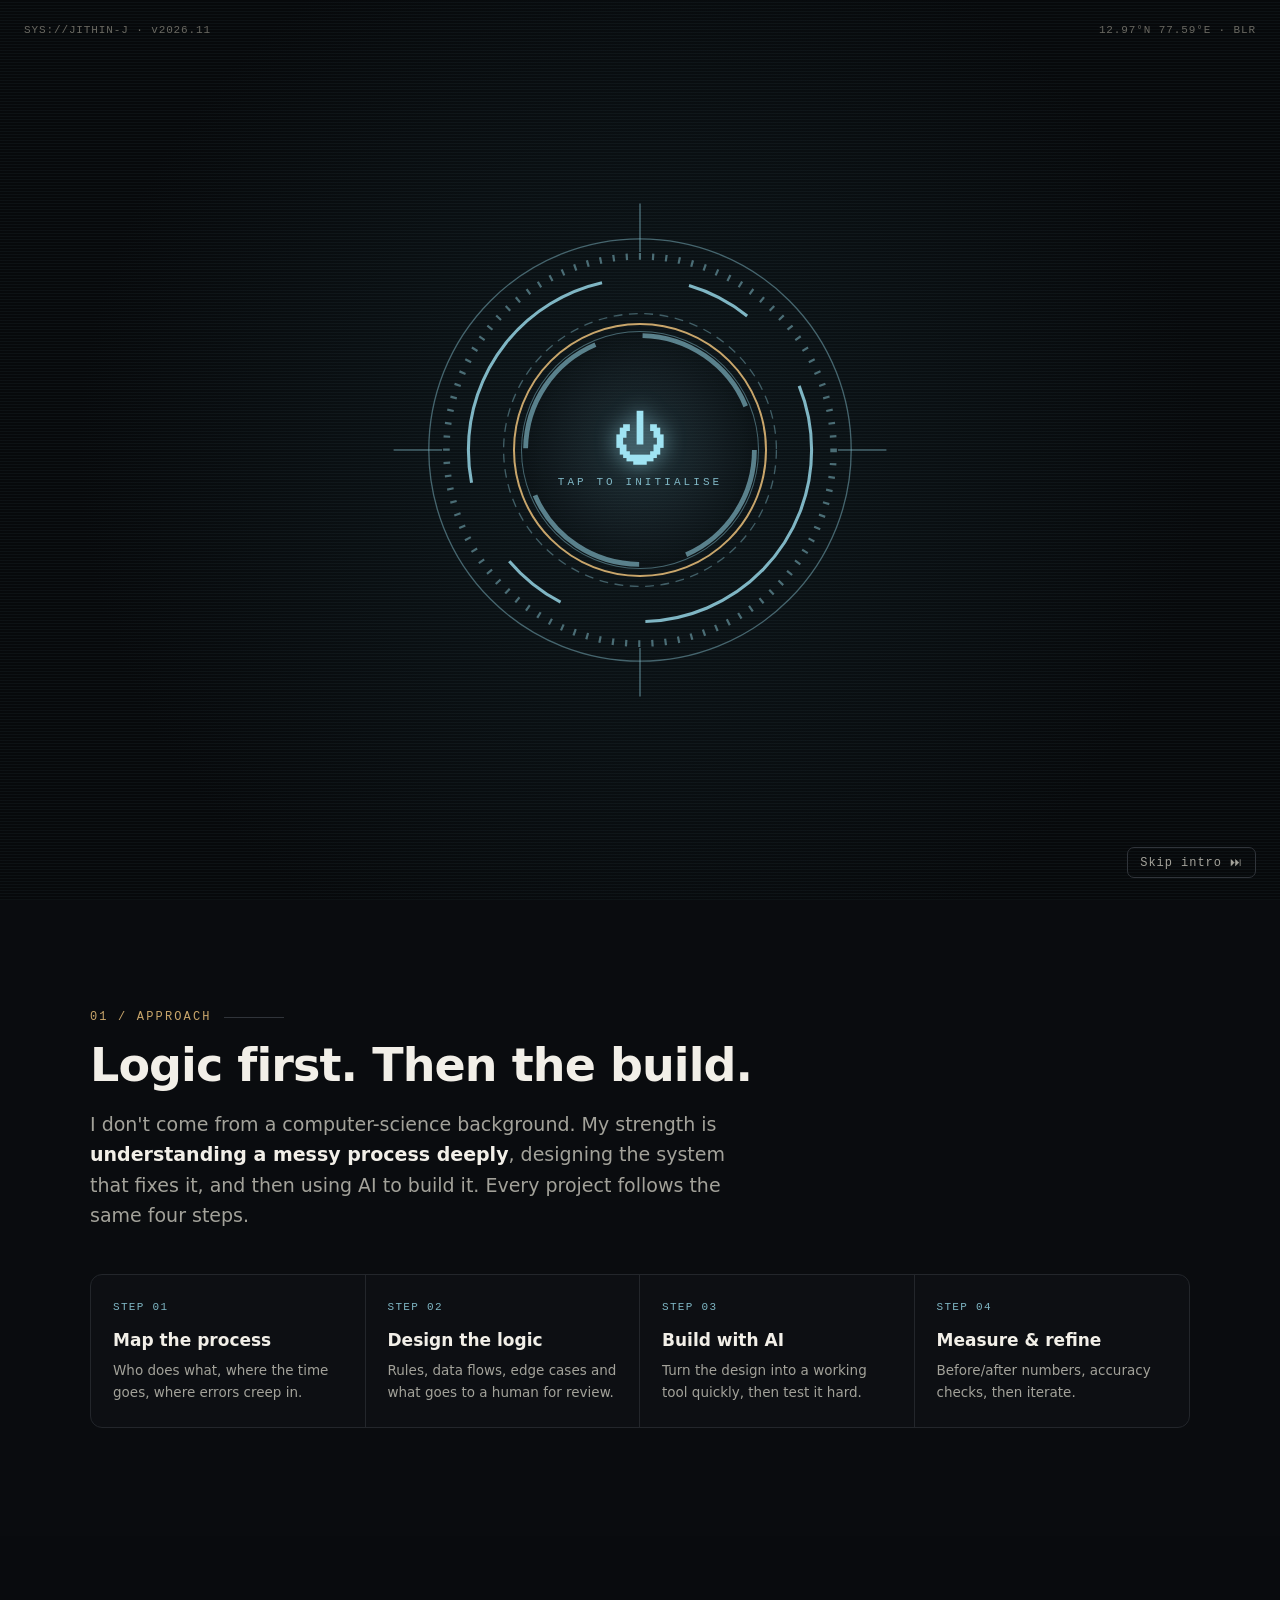
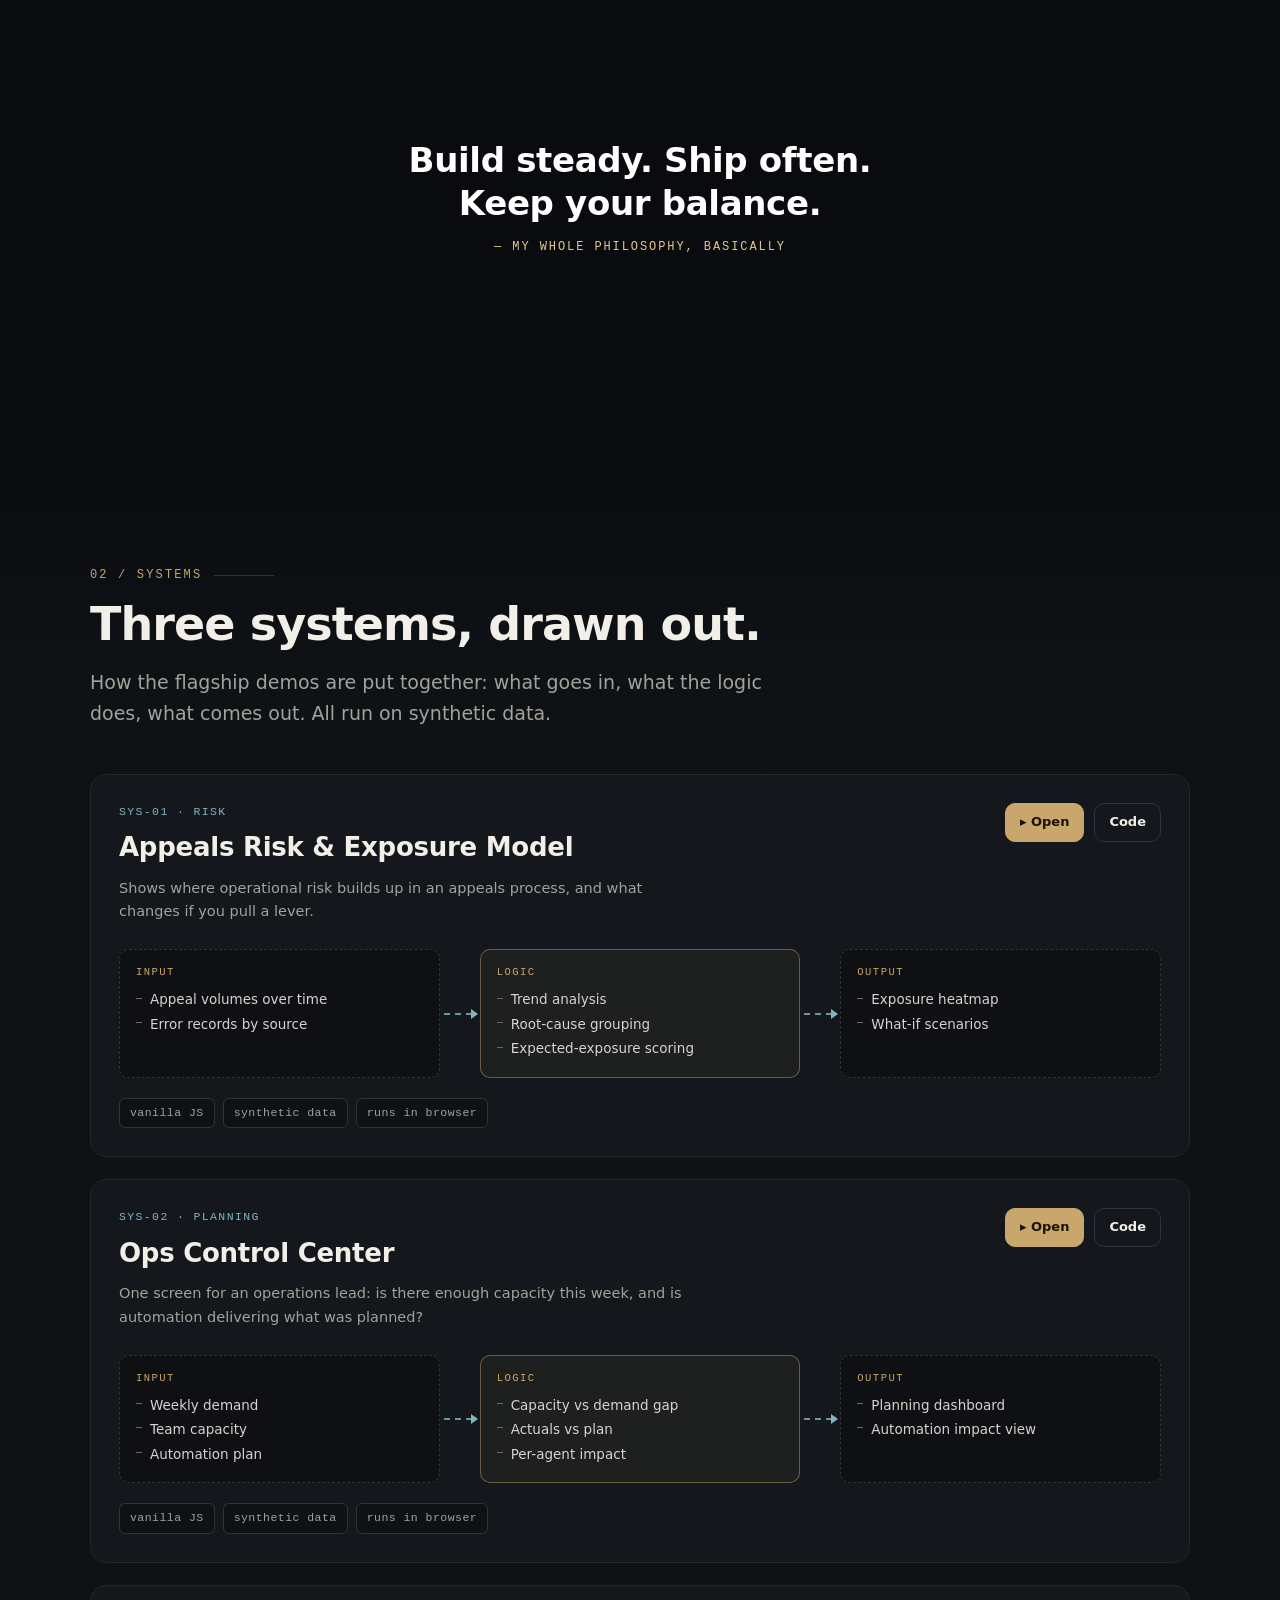
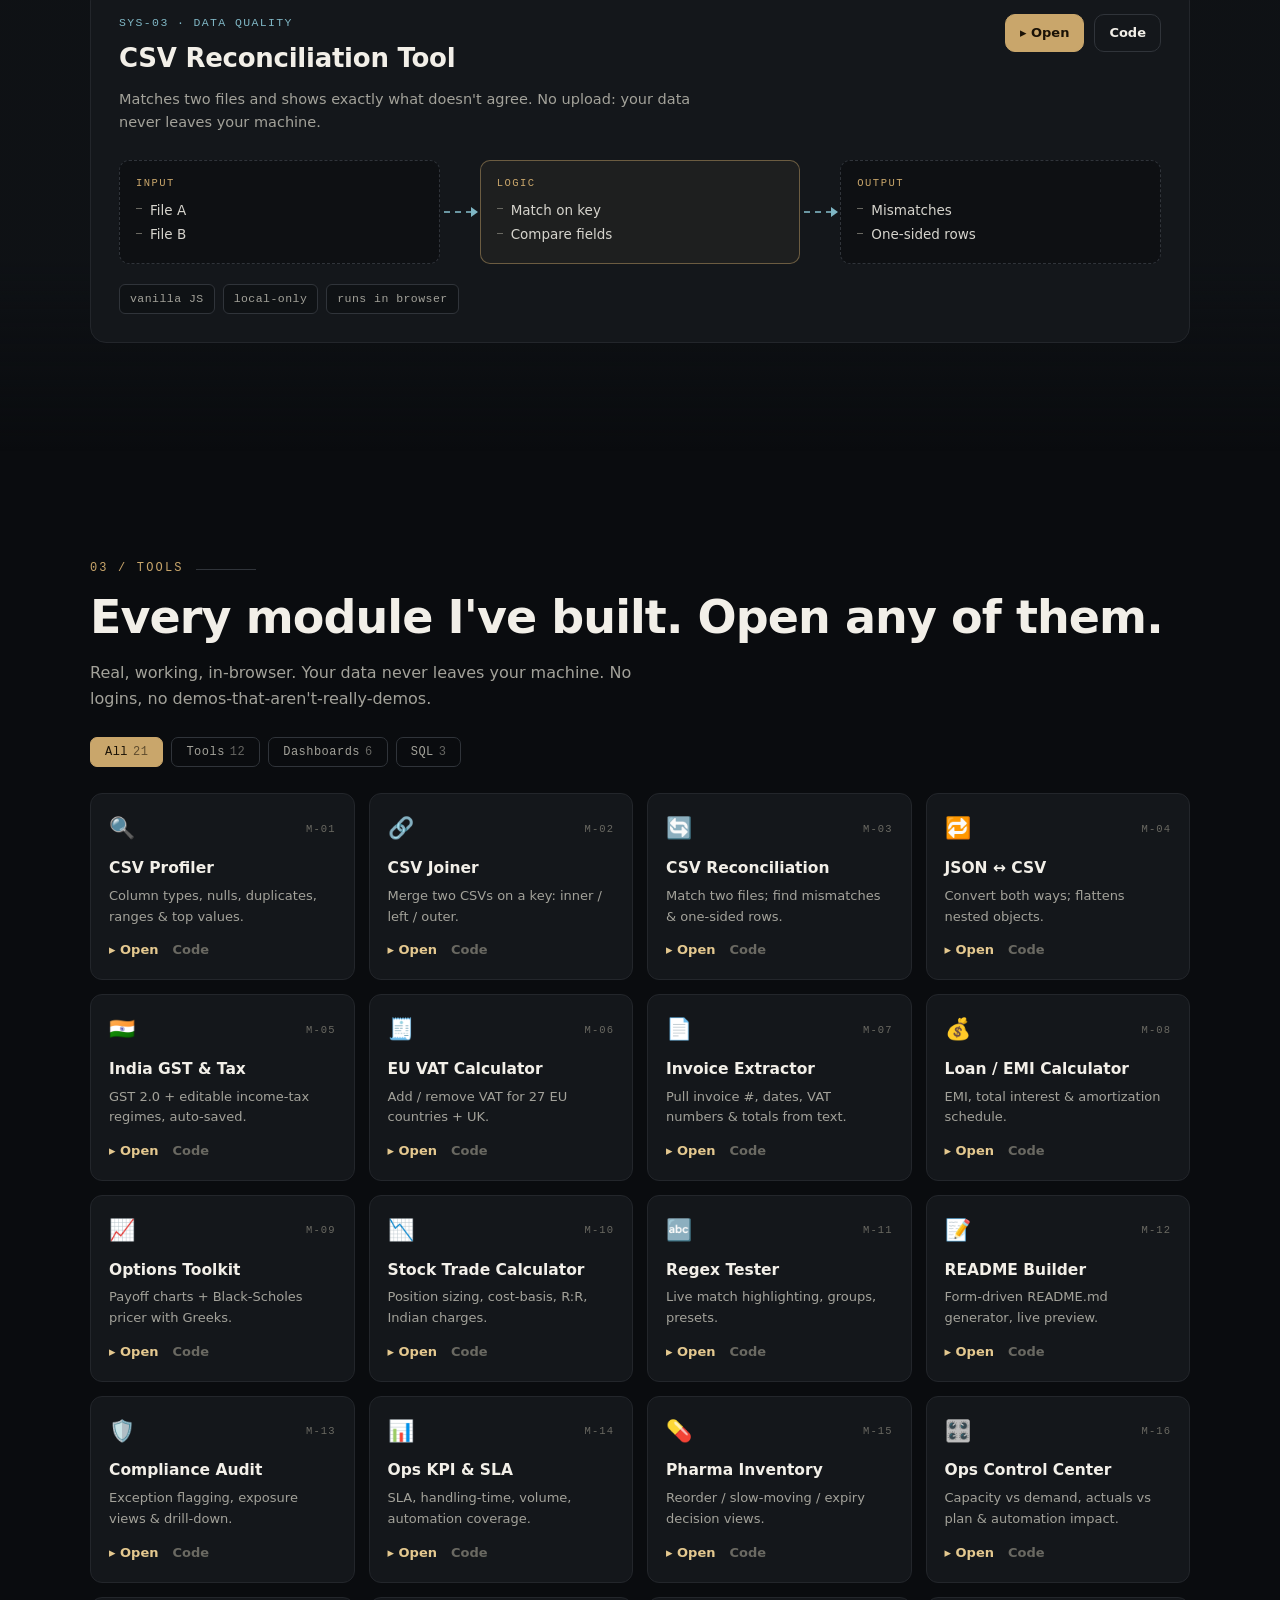
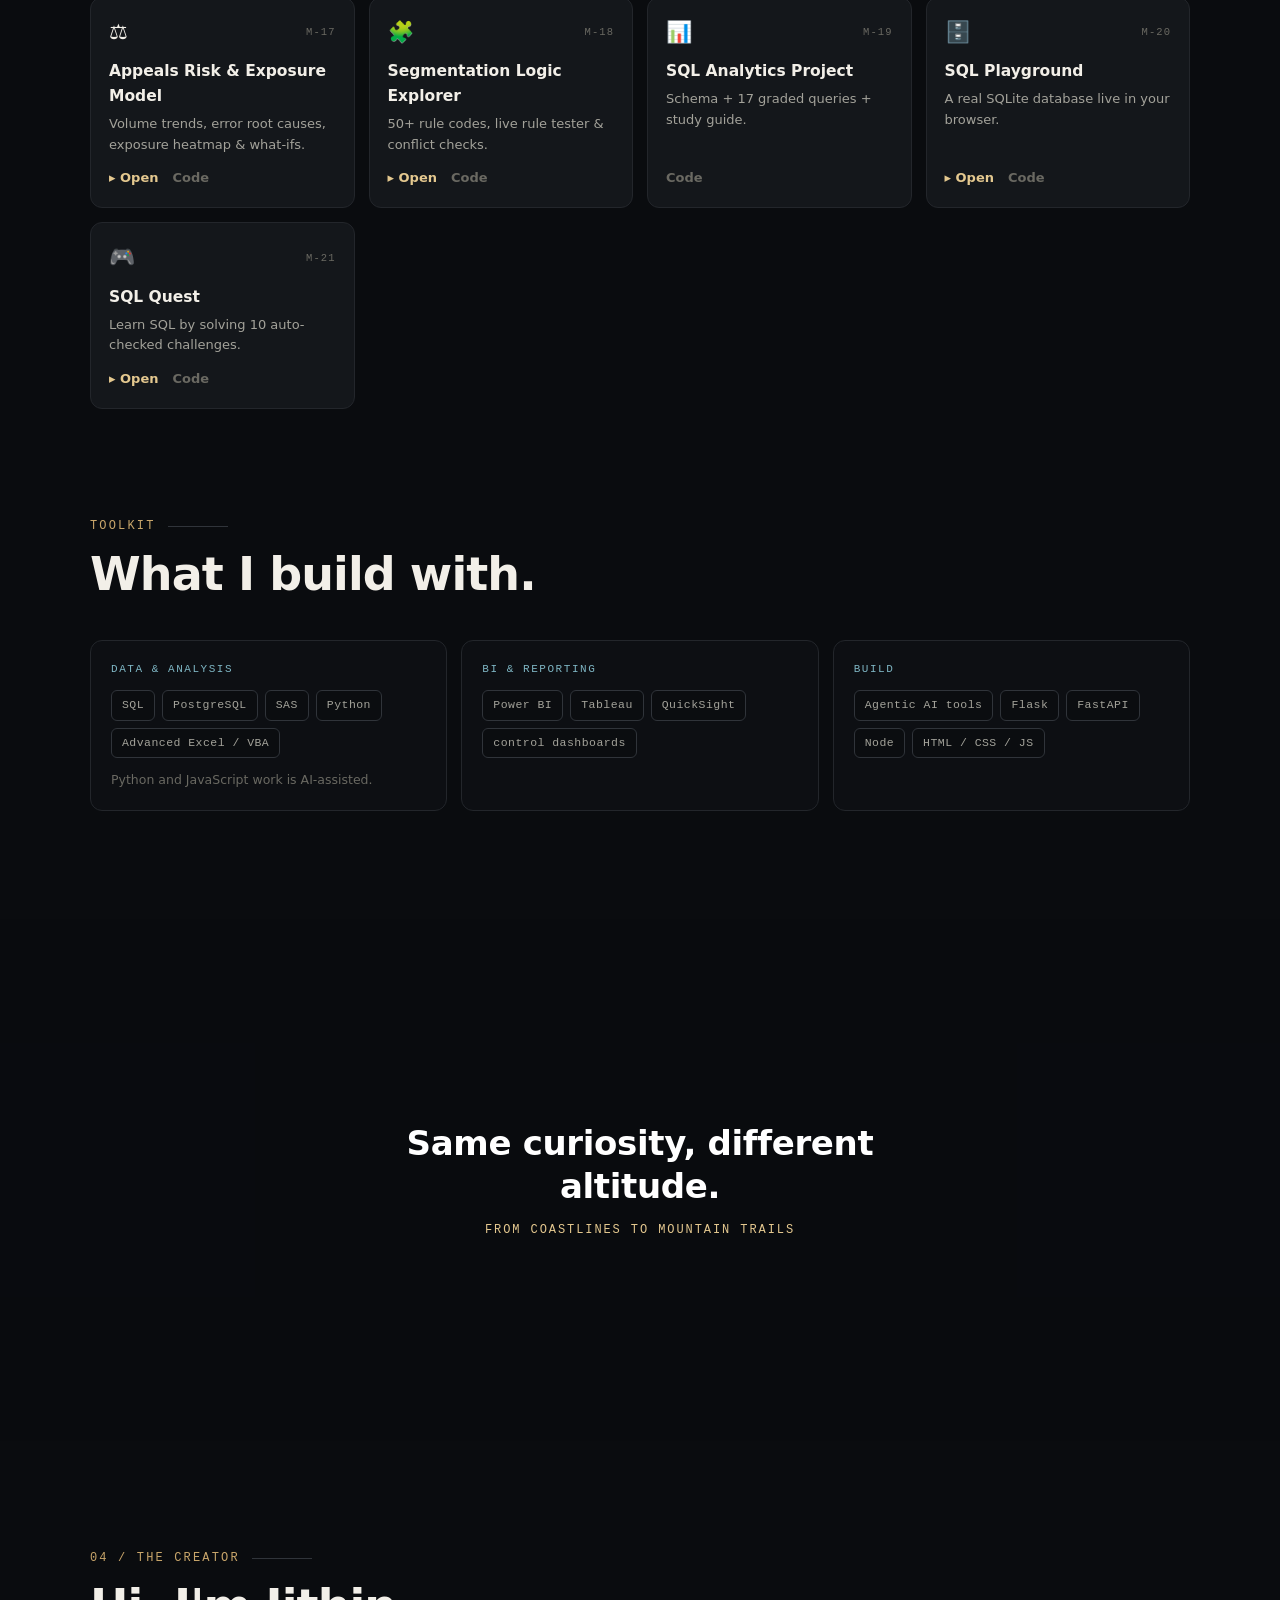
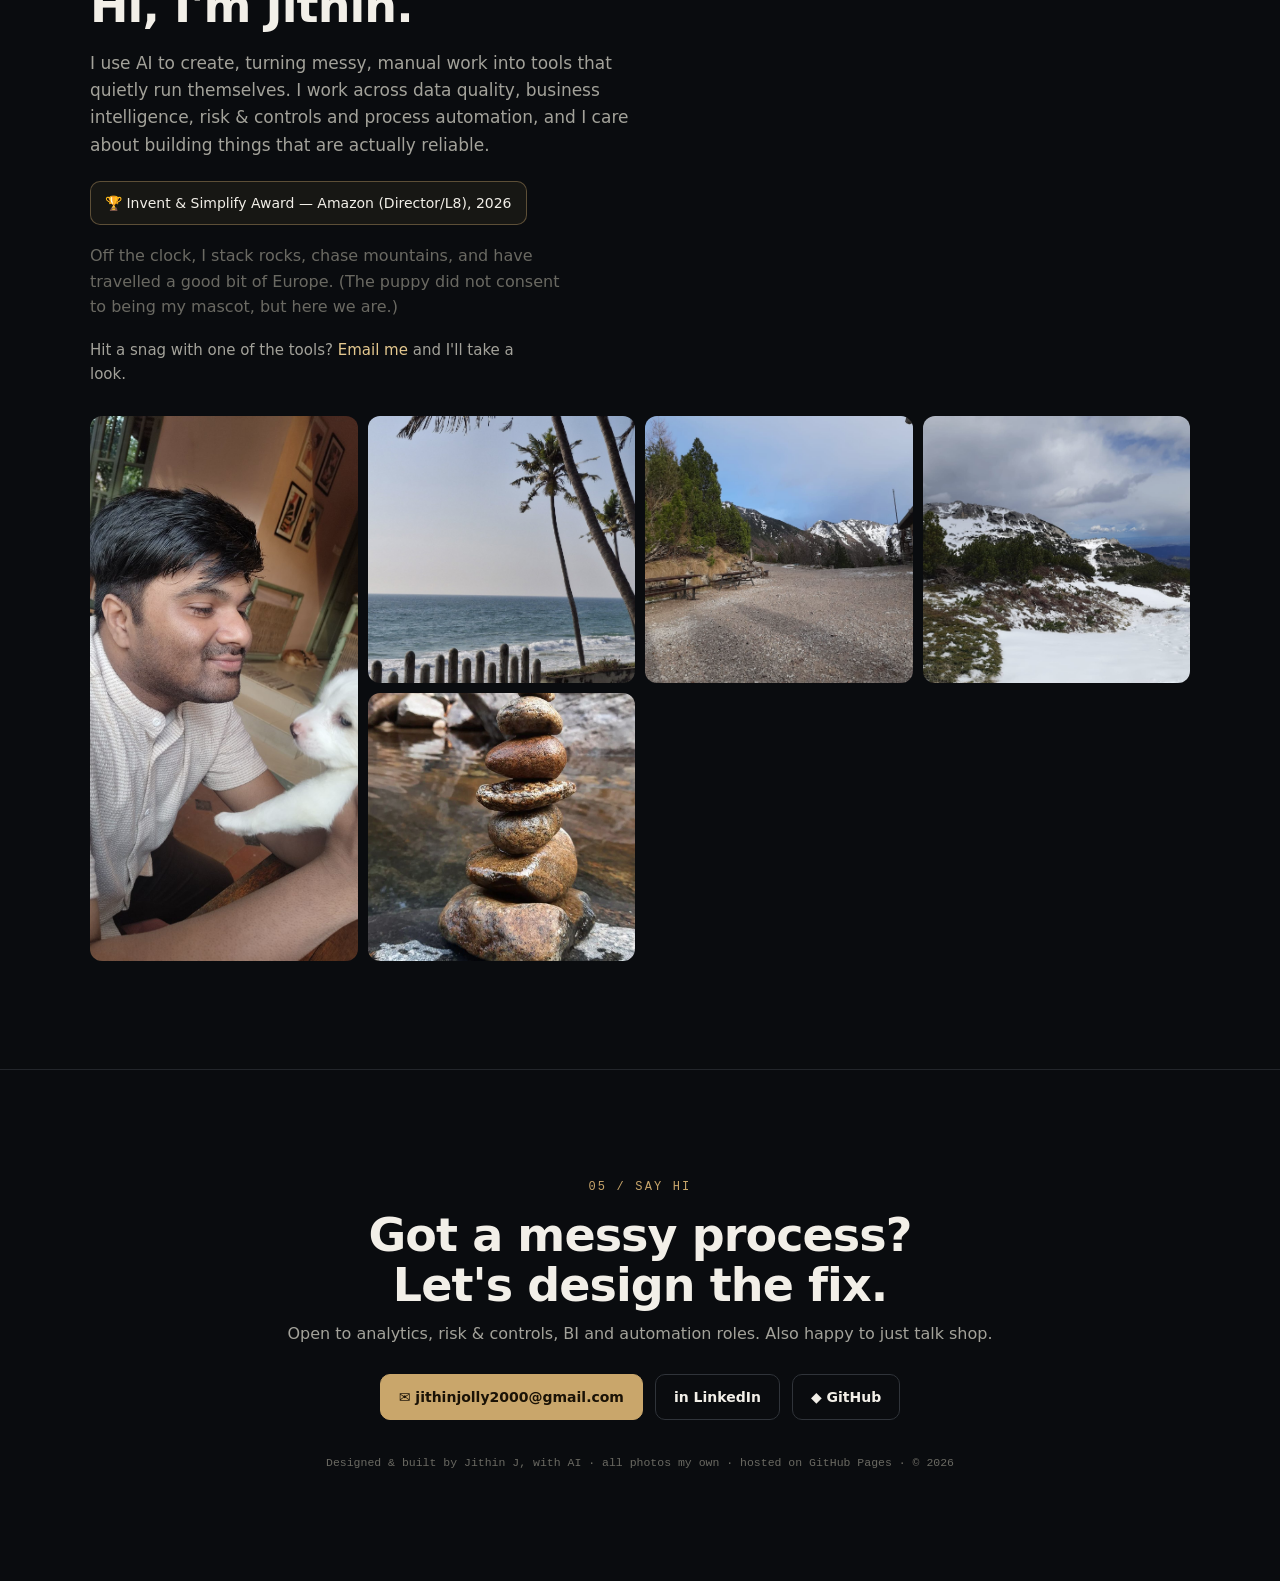
==== index.html @ 4adf85f7 "Lumi: tap-to-initialise power button so voice works from the start; spoken boot lines" ====
<!DOCTYPE html>
<html lang="en">
<head>
<meta charset="UTF-8">
<meta name="viewport" content="width=device-width, initial-scale=1.0">
<title>Jithin J — the world of awesome</title>
<meta name="description" content="Jithin J designs data and automation systems (tools, dashboards, risk models) and builds them with AI. Free, working, in-browser demos.">
<style>
  :root{
    --bg:#0a0c0f; --bg2:#0f1216; --panel:#14171b; --ink:#f2efe8; --muted:#a3a29a; --dim:#6a6962;
    --line:#23262b; --line2:#30343a; --sand:#c9a66b; --sand2:#e4c88f; --blue:#7fb6c4;
    --mono:ui-monospace,"Cascadia Code","SF Mono",Consolas,"Liberation Mono",monospace;
    --radius:12px;
  }
  *{box-sizing:border-box;margin:0;padding:0}
  html{scroll-behavior:smooth}
  body{font-family:"Segoe UI",system-ui,-apple-system,Arial,sans-serif;background:var(--bg);color:var(--ink);line-height:1.6;font-size:16px;-webkit-font-smoothing:antialiased;overflow-x:hidden}
  /* blueprint grid */
  body::before{content:'';position:fixed;inset:0;z-index:-1;pointer-events:none;
    background-image:linear-gradient(rgba(127,182,196,.045) 1px,transparent 1px),linear-gradient(90deg,rgba(127,182,196,.045) 1px,transparent 1px),
      linear-gradient(rgba(127,182,196,.025) 1px,transparent 1px),linear-gradient(90deg,rgba(127,182,196,.025) 1px,transparent 1px);
    background-size:120px 120px,120px 120px,24px 24px,24px 24px}
  a{color:var(--sand2);text-decoration:none}
  .mono{font-family:var(--mono)}

  @keyframes fadein{to{opacity:1}}
  @keyframes spin{to{transform:rotate(360deg)}}

  /* holographic boot screen */
  body.booting{overflow:hidden}
  body.booting .hero *{animation-play-state:paused}
  #boot{position:fixed;inset:0;z-index:200;background:radial-gradient(circle at 50% 50%,#0d161a 0%,#07090b 72%);display:flex;align-items:center;justify-content:center;overflow:hidden;transition:opacity .7s ease,visibility .7s}
  #boot.gone{opacity:0;visibility:hidden;pointer-events:none}
  #boot::before{content:'';position:absolute;inset:0;pointer-events:none;background:repeating-linear-gradient(0deg,rgba(127,182,196,.05) 0 1px,transparent 1px 3px);animation:scanmove 6s linear infinite}
  @keyframes scanmove{to{background-position:0 120px}}
  #boot::after{content:'';position:absolute;inset:0;pointer-events:none;background:radial-gradient(circle,rgba(159,227,242,.35),transparent 60%);opacity:0}
  #boot.flash::after{animation:flash .7s ease}
  @keyframes flash{30%{opacity:1}100%{opacity:0}}
  .hud{position:relative;width:min(68vmin,440px);aspect-ratio:1;transition:transform .7s cubic-bezier(.5,0,.2,1),opacity .7s}
  .hud.out{transform:scale(2.3);opacity:0}
  .hud svg{position:absolute;inset:0;width:100%;height:100%;overflow:visible}
  .hud circle,.hud path{fill:none;stroke:#7fb6c4}
  .hud .r{transform-box:fill-box;transform-origin:center}
  .hud .r0{stroke-opacity:.5;stroke-width:.6;stroke-dasharray:603;stroke-dashoffset:603;animation:draw 1.4s ease forwards}
  @keyframes draw{to{stroke-dashoffset:0}}
  .hud .r1{stroke-width:3;stroke-opacity:.55;stroke-dasharray:1 5;animation:spin 14s linear infinite}
  .hud .r2{stroke-width:1.4;stroke-dasharray:120 40 30 40;animation:spin 7s linear infinite reverse}
  .hud .r3{stroke-width:.6;stroke-opacity:.45;stroke-dasharray:4 3;animation:spin 20s linear infinite}
  .hud .r4{stroke-width:2.2;stroke-opacity:.8;stroke-dasharray:60 22;animation:spin 3.5s linear infinite}
  .hud .prog{stroke:#c9a66b;stroke-width:2.4;stroke-linecap:round;stroke-dasharray:439.8;stroke-dashoffset:439.8;transform:rotate(-90deg);transform-box:fill-box;transform-origin:center}
  .hud .cross{stroke-opacity:.5;stroke-width:.7}
  .hud .core{position:absolute;inset:0;display:flex;flex-direction:column;align-items:center;justify-content:center;gap:4px;text-align:center}
  .hud .mk{font-size:clamp(34px,7vmin,50px);font-weight:800;letter-spacing:.04em;color:#f2efe8;text-shadow:0 0 18px rgba(127,182,196,.6)}
  .hud .pc{font-family:var(--mono);font-size:13px;color:var(--sand2)}
  .hud .st{font-family:var(--mono);font-size:10.5px;letter-spacing:.3em;color:var(--blue)}
  .hud .st.ok{color:#7fd19b}
  .bc{position:absolute;font-family:var(--mono);font-size:11px;letter-spacing:.08em;color:var(--dim)}
  .bc.tl{top:22px;left:24px}.bc.tr{top:22px;right:24px;text-align:right}
  #blog{position:absolute;left:24px;bottom:22px;font-family:var(--mono);font-size:12px;line-height:1.75;color:var(--blue);white-space:pre}
  #blog div{opacity:0;animation:fadein .25s forwards}
  #blog div.ok{color:#7fd19b}
  .bstart{position:absolute;inset:23%;border-radius:50%;border:1px solid rgba(127,182,196,.5);background:radial-gradient(circle,rgba(127,182,196,.16),rgba(10,12,15,.15) 70%);color:#f2efe8;display:none;flex-direction:column;align-items:center;justify-content:center;gap:10px;cursor:pointer;animation:breathe 2.4s ease-in-out infinite;transition:transform .2s}
  .bstart:hover{transform:scale(1.04)}
  .bstart:focus-visible{outline:2px solid var(--sand);outline-offset:6px}
  .bstart .pw{font-size:clamp(38px,8vmin,54px);line-height:1;color:#9fe3f2;text-shadow:0 0 20px rgba(127,182,196,.9)}
  .bstart .bl{font-family:var(--mono);font-size:11px;letter-spacing:.28em;text-transform:uppercase;color:var(--blue)}
  @keyframes breathe{0%,100%{box-shadow:0 0 0 0 rgba(127,182,196,.35),0 0 20px rgba(127,182,196,.12)}50%{box-shadow:0 0 0 16px rgba(127,182,196,0),0 0 46px rgba(127,182,196,.3)}}
  #boot.gate .bstart{display:flex}
  #boot.gate .core,#boot.gate .prog{display:none}
  #boot.gate #blog div{animation:pulse 1.6s infinite}
  #skip{position:absolute;right:24px;bottom:22px;font-family:var(--mono);font-size:12px;letter-spacing:.08em;color:var(--muted);background:transparent;border:1px solid var(--line2);border-radius:7px;padding:7px 12px;cursor:pointer}
  #skip:hover{color:var(--ink);border-color:var(--blue)}
  @media(max-width:600px){#blog{font-size:10.5px;bottom:64px}.bc.tr{display:none}}

  /* nav */
  nav{position:fixed;top:0;left:0;right:0;z-index:40;display:flex;justify-content:space-between;align-items:center;padding:18px 28px;transition:background .4s,padding .4s}
  nav.solid{background:rgba(10,12,15,.82);backdrop-filter:blur(12px);padding:12px 28px;border-bottom:1px solid var(--line)}
  nav .logo{font-weight:800;letter-spacing:.02em;font-size:15px;color:#fff;display:flex;align-items:center;gap:10px}
  nav .logo small{font-family:var(--mono);font-weight:500;font-size:11px;color:var(--blue);letter-spacing:.08em;border:1px solid rgba(127,182,196,.35);padding:2px 7px;border-radius:5px}
  nav .links{display:flex;gap:22px;font-family:var(--mono);font-size:12px;letter-spacing:.06em}
  nav .links a{color:#fff;opacity:.85}
  nav .links a:hover{opacity:1;color:var(--sand2)}
  nav .links a b{color:var(--sand);font-weight:500;margin-right:4px}
  @media(max-width:700px){nav .links{display:none}}

  /* hero */
  .hero{position:relative;height:100svh;min-height:580px;display:flex;align-items:flex-end;overflow:hidden}
  .hero .bg{position:absolute;inset:0;background-size:cover;background-position:center;transform:scale(1.08);transition:transform 8s ease}
  .hero.in .bg{transform:scale(1)}
  .hero .bg::after{content:'';position:absolute;inset:0;background:linear-gradient(180deg,rgba(10,12,15,.6) 0%,rgba(10,12,15,.15) 35%,rgba(10,12,15,.88) 100%)}
  .hero .inner{position:relative;z-index:2;padding:0 28px 11vh;max-width:1100px;margin:0 auto;width:100%}
  .hero .eyebrow{font-family:var(--mono);font-size:12px;letter-spacing:.22em;text-transform:uppercase;color:var(--sand2);margin-bottom:18px;opacity:0;transform:translateY(20px);animation:rise .9s .3s forwards}
  .hero .eyebrow i{font-style:normal;color:var(--blue)}
  .hero h1{font-size:clamp(38px,8vw,88px);line-height:.98;font-weight:800;letter-spacing:-.03em;color:#fff;max-width:14ch}
  .hero h1 span{display:block;opacity:0;transform:translateY(30px)}
  .hero h1 span:nth-child(1){animation:rise 1s .45s forwards}
  .hero h1 span:nth-child(2){animation:rise 1s .62s forwards;color:var(--sand2)}
  .hero .sub{margin-top:22px;font-size:clamp(15px,2vw,19px);color:#cfcdc6;max-width:48ch;opacity:0;transform:translateY(20px);animation:rise 1s .85s forwards}
  .hero .tags{display:flex;flex-wrap:wrap;gap:8px;margin-top:22px;opacity:0;animation:rise 1s 1s forwards;transform:translateY(20px)}
  .tag{font-family:var(--mono);font-size:11.5px;letter-spacing:.04em;padding:5px 10px;border:1px solid var(--line2);border-radius:6px;color:var(--muted);background:rgba(10,12,15,.45)}
  .hero .spec{position:absolute;top:92px;right:28px;z-index:2;font-family:var(--mono);font-size:11px;line-height:1.8;color:var(--muted);text-align:right;opacity:0;animation:fadein 1s 1.2s forwards}
  .hero .spec b{color:var(--sand2);font-weight:500}
  .dot{display:inline-block;width:7px;height:7px;border-radius:50%;background:#7fd19b;margin-right:6px;box-shadow:0 0 0 0 rgba(127,209,155,.6);animation:ping 2s infinite}
  @keyframes ping{0%{box-shadow:0 0 0 0 rgba(127,209,155,.55)}70%{box-shadow:0 0 0 8px rgba(127,209,155,0)}100%{box-shadow:0 0 0 0 rgba(127,209,155,0)}}
  @media(max-width:700px){.hero .spec{display:none}}
  .hero .scroll{position:absolute;bottom:26px;left:50%;transform:translateX(-50%);font-family:var(--mono);font-size:10.5px;letter-spacing:.25em;text-transform:uppercase;color:var(--muted);z-index:2;opacity:0;animation:fadein 1s 1.4s forwards}
  .hero .scroll::after{content:'';display:block;width:1px;height:34px;background:linear-gradient(var(--muted),transparent);margin:9px auto 0;animation:pulse 2s infinite}
  @keyframes rise{to{opacity:1;transform:translateY(0)}}
  @keyframes pulse{0%,100%{opacity:.3}50%{opacity:1}}

  /* reveal */
  .rv{opacity:0;transform:translateY(30px);transition:opacity .9s cubic-bezier(.2,.7,.2,1),transform .9s cubic-bezier(.2,.7,.2,1)}
  .rv.vis{opacity:1;transform:none}

  section{position:relative;padding:clamp(76px,12vh,130px) 28px}
  .mw{max-width:1100px;margin:0 auto}
  .sec-h{font-family:var(--mono);font-size:12px;letter-spacing:.18em;text-transform:uppercase;color:var(--sand);margin-bottom:14px;display:flex;align-items:center;gap:12px}
  .sec-h::after{content:'';flex:0 0 60px;height:1px;background:var(--line2)}
  .big{font-size:clamp(26px,5vw,46px);line-height:1.08;font-weight:800;letter-spacing:-.02em}
  .lede{margin-top:18px;font-size:clamp(16px,2vw,19px);color:var(--muted);max-width:56ch}
  .lede b{color:var(--ink);font-weight:600}

  /* parallax divider */
  .divider{height:58vh;min-height:340px;background-size:cover;background-position:center;background-attachment:fixed;position:relative;display:flex;align-items:center;justify-content:center}
  @media(max-width:900px){.divider{background-attachment:scroll}}
  .divider::after{content:'';position:absolute;inset:0;background:rgba(10,12,15,.55)}
  .divider .q{position:relative;z-index:2;text-align:center;max-width:22ch;font-size:clamp(20px,3.4vw,34px);font-weight:700;letter-spacing:-.01em;color:#fff;padding:0 24px;line-height:1.25}
  .divider .q small{display:block;font-family:var(--mono);font-size:12px;font-weight:500;letter-spacing:.16em;text-transform:uppercase;color:var(--sand2);margin-top:16px}

  /* approach: design process */
  .steps{display:grid;grid-template-columns:repeat(4,1fr);gap:0;margin-top:44px;border:1px solid var(--line);border-radius:var(--radius);overflow:hidden;background:rgba(15,18,22,.7)}
  @media(max-width:860px){.steps{grid-template-columns:repeat(2,1fr)}}
  @media(max-width:520px){.steps{grid-template-columns:1fr}}
  .step{padding:24px 22px;border-right:1px solid var(--line);position:relative}
  .step:last-child{border-right:0}
  @media(max-width:860px){.step:nth-child(2){border-right:0}.step:nth-child(-n+2){border-bottom:1px solid var(--line)}}
  @media(max-width:520px){.step{border-right:0;border-bottom:1px solid var(--line)}.step:last-child{border-bottom:0}}
  .step .k{font-family:var(--mono);font-size:11px;color:var(--blue);letter-spacing:.12em}
  .step h3{font-size:17px;margin:10px 0 6px}
  .step p{font-size:13.5px;color:var(--muted)}

  /* systems case studies */
  .systems{background:linear-gradient(180deg,transparent,rgba(15,18,22,.9) 12%,rgba(15,18,22,.9) 88%,transparent)}
  .sys{margin-top:46px;border:1px solid var(--line);border-radius:16px;background:var(--panel);padding:28px;position:relative}
  .sys + .sys{margin-top:22px}
  .sys .top{display:flex;justify-content:space-between;align-items:flex-start;gap:16px;flex-wrap:wrap}
  .sys .id{font-family:var(--mono);font-size:11.5px;color:var(--blue);letter-spacing:.12em}
  .sys h3{font-size:clamp(20px,2.6vw,26px);letter-spacing:-.01em;margin-top:6px}
  .sys .why{color:var(--muted);font-size:14.5px;margin-top:8px;max-width:62ch}
  .sys .acts{display:flex;gap:10px}
  .flow{display:grid;grid-template-columns:1fr 40px 1fr 40px 1fr;align-items:stretch;margin-top:26px}
  .node{border:1px dashed var(--line2);border-radius:10px;padding:14px 16px;background:rgba(10,12,15,.6)}
  .node .nk{font-family:var(--mono);font-size:10.5px;letter-spacing:.14em;text-transform:uppercase;color:var(--sand)}
  .node ul{list-style:none;margin-top:8px}
  .node li{font-size:13.5px;color:#d6d4cd;padding-left:14px;position:relative;margin:3px 0}
  .node li::before{content:'';position:absolute;left:0;top:.62em;width:6px;height:1px;background:var(--dim)}
  .node.core{border-style:solid;border-color:rgba(201,166,107,.45);background:rgba(201,166,107,.06)}
  .wire{position:relative;align-self:center;height:2px}
  .wire::before{content:'';position:absolute;left:4px;right:8px;top:0;height:2px;background:repeating-linear-gradient(90deg,var(--blue) 0 6px,transparent 6px 11px);background-size:11px 2px;animation:flowx 1s linear infinite;opacity:.8}
  .wire::after{content:'';position:absolute;right:2px;top:-4px;border-left:7px solid var(--blue);border-top:5px solid transparent;border-bottom:5px solid transparent}
  @keyframes flowx{to{background-position:11px 0}}
  @media(max-width:760px){
    .flow{grid-template-columns:1fr;grid-template-rows:auto 30px auto 30px auto}
    .wire{height:30px;width:2px;justify-self:center}
    .wire::before{left:0;right:auto;top:2px;bottom:8px;width:2px;height:auto;background:repeating-linear-gradient(180deg,var(--blue) 0 6px,transparent 6px 11px);animation:none}
    .wire::after{right:auto;left:-4px;top:auto;bottom:0;border-left:5px solid transparent;border-right:5px solid transparent;border-top:7px solid var(--blue);border-bottom:0}
  }
  .sys .notes{display:flex;flex-wrap:wrap;gap:8px;margin-top:20px}

  /* buttons */
  .btn{display:inline-flex;align-items:center;gap:8px;font-size:14px;font-weight:600;padding:11px 18px;border-radius:10px;border:1px solid var(--line2);color:var(--ink);transition:.15s;background:transparent;white-space:nowrap}
  .btn:hover{border-color:var(--sand);color:var(--sand2);transform:translateY(-2px)}
  .btn.primary{background:var(--sand);color:#1a1206;border-color:var(--sand)}
  .btn.primary:hover{filter:brightness(1.08);color:#1a1206}
  .btn.sm{font-size:13px;padding:8px 14px}

  /* work grid */
  .filters{display:flex;flex-wrap:wrap;gap:8px;margin:26px 0 26px}
  .filt{font-family:var(--mono);font-size:12px;letter-spacing:.04em;padding:7px 14px;border-radius:7px;border:1px solid var(--line2);background:transparent;color:var(--muted);cursor:pointer;transition:.15s}
  .filt:hover{color:var(--ink)}
  .filt.on{background:var(--sand);color:#1a1206;border-color:var(--sand)}
  .filt .c{opacity:.6;margin-left:5px}
  .grid{display:grid;gap:14px;grid-template-columns:repeat(auto-fill,minmax(240px,1fr))}
  .card{background:var(--panel);border:1px solid var(--line);border-radius:var(--radius);padding:18px;transition:.2s;display:flex;flex-direction:column;min-height:168px;position:relative}
  .card::before,.card::after{content:'';position:absolute;width:12px;height:12px;border-color:var(--sand);border-style:solid;opacity:0;transition:.2s}
  .card::before{top:-1px;left:-1px;border-width:2px 0 0 2px;border-top-left-radius:var(--radius)}
  .card::after{bottom:-1px;right:-1px;border-width:0 2px 2px 0;border-bottom-right-radius:var(--radius)}
  .card:hover{transform:translateY(-3px);border-color:var(--line2);background:#181b20}
  .card:hover::before,.card:hover::after{opacity:1}
  .card .hd{display:flex;justify-content:space-between;align-items:center}
  .card .ico{font-size:21px}
  .card .mid{font-family:var(--mono);font-size:10.5px;letter-spacing:.1em;color:var(--dim)}
  .card h3{font-size:15.5px;font-weight:700;margin:10px 0 5px}
  .card p{font-size:13px;color:var(--muted);flex:1}
  .card .lk{display:flex;gap:14px;margin-top:13px;font-size:13px;font-weight:600}
  .card .lk a.src{color:var(--dim)}
  .card .lk a.src:hover{color:var(--ink)}
  .card.hide{display:none}

  /* toolkit */
  .kit{display:grid;grid-template-columns:repeat(3,1fr);gap:14px;margin-top:40px}
  @media(max-width:820px){.kit{grid-template-columns:1fr}}
  .kit .grp{border:1px solid var(--line);border-radius:var(--radius);padding:20px;background:rgba(15,18,22,.7)}
  .kit .grp .k{font-family:var(--mono);font-size:11px;letter-spacing:.14em;text-transform:uppercase;color:var(--blue)}
  .kit .chips{display:flex;flex-wrap:wrap;gap:7px;margin-top:12px}
  .kit .note{font-size:12.5px;color:var(--dim);margin-top:12px}

  /* creator + gallery */
  .creator .award{margin-top:22px;display:inline-flex;align-items:center;gap:10px;font-size:14px;color:var(--ink);border:1px solid rgba(201,166,107,.4);background:rgba(201,166,107,.07);border-radius:10px;padding:10px 14px}
  .gal{display:grid;grid-template-columns:repeat(4,1fr);gap:10px;margin-top:30px}
  @media(max-width:760px){.gal{grid-template-columns:repeat(2,1fr)}}
  .gal figure{position:relative;overflow:hidden;border-radius:12px;aspect-ratio:1/1}
  .gal figure.tall{grid-row:span 2;aspect-ratio:auto}
  .gal img{width:100%;height:100%;object-fit:cover;display:block;transition:transform .6s ease;filter:saturate(.92)}
  .gal figure:hover img{transform:scale(1.06);filter:saturate(1.05)}
  .gal figcaption{position:absolute;left:0;right:0;bottom:0;padding:10px 12px;font-size:12px;color:#fff;background:linear-gradient(transparent,rgba(0,0,0,.7));opacity:0;transition:opacity .3s}
  .gal figure:hover figcaption{opacity:1}

  footer{text-align:center;padding:clamp(76px,12vh,120px) 28px;border-top:1px solid var(--line)}
  footer .sec-h{justify-content:center}
  footer .sec-h::after{display:none}
  footer .big{margin-bottom:10px}
  footer .sub{color:var(--muted);margin-bottom:28px}
  .cta{display:flex;flex-wrap:wrap;gap:12px;justify-content:center}
  .fine{margin-top:34px;font-family:var(--mono);font-size:11.5px;color:var(--dim)}

  /* cursor coordinates (pointer devices only) */
  #coord{position:fixed;left:16px;bottom:14px;z-index:50;font-family:var(--mono);font-size:10.5px;color:var(--dim);letter-spacing:.08em;pointer-events:none;display:none}
  @media(pointer:fine){#coord{display:block}}

  section,footer{scroll-margin-top:64px}

  /* Lumi: 3D hologram guide */
  .guide{position:fixed;right:20px;bottom:16px;z-index:60;display:flex;align-items:flex-end;gap:10px;pointer-events:none;opacity:0;transform:translateY(40px) scale(.85);transition:opacity .6s ease,transform .6s cubic-bezier(.2,.8,.2,1.2)}
  .guide.on{opacity:1;transform:none}
  .guide>*{pointer-events:auto}
  .bubble{width:300px;max-width:calc(100vw - 150px);background:rgba(8,13,16,.93);border:1px solid rgba(127,182,196,.45);border-radius:12px 12px 4px 12px;padding:13px 15px 14px;box-shadow:0 0 28px rgba(127,182,196,.16);backdrop-filter:blur(8px);margin-bottom:74px;transform-origin:bottom right;transition:opacity .25s,transform .25s}
  .bubble.hide{opacity:0;transform:scale(.85) translateY(8px);pointer-events:none}
  .bubble .gname{display:flex;justify-content:space-between;font-family:var(--mono);font-size:10.5px;letter-spacing:.16em;color:var(--blue);margin-bottom:6px}
  .bubble .gname .gr{display:flex;align-items:center;gap:8px;color:var(--dim);letter-spacing:.06em}
  .gmute{background:transparent;border:1px solid var(--line2);border-radius:6px;font-size:12px;line-height:1;padding:3px 6px;cursor:pointer;color:var(--ink)}
  .gmute:hover{border-color:var(--blue)}
  #gText{font-size:14px;line-height:1.5;color:var(--ink);min-height:21px}
  #gText::after{content:'▍';color:var(--blue);margin-left:2px;animation:pulse 1s infinite}
  #gText.done::after{display:none}
  .gbtns{display:flex;flex-wrap:wrap;gap:7px;margin-top:11px}
  .gbtns.col{flex-direction:column}
  .gb{font-family:var(--mono);font-size:12px;padding:6px 11px;border:1px solid var(--line2);border-radius:7px;background:transparent;color:var(--ink);cursor:pointer;text-align:left;transition:.15s}
  .gb:hover{border-color:var(--blue);color:#fff}
  .gb.pri{background:var(--sand);border-color:var(--sand);color:#1a1206;font-weight:600}
  .gb b{color:var(--sand);font-weight:500;margin-right:6px}
  .bot{position:relative;width:112px;height:144px;border:0;background:none;padding:0;cursor:pointer;perspective:520px;flex:0 0 auto}
  .bot:focus-visible{outline:2px solid var(--blue);outline-offset:4px;border-radius:12px}
  .bot .rig,.bot .tilt,.bot .sway{position:absolute;inset:0;transform-style:preserve-3d}
  .bot .rig{animation:hover 3.4s ease-in-out infinite}
  @keyframes hover{0%,100%{transform:translateY(0)}50%{transform:translateY(-8px)}}
  .bot .tilt{transition:transform .25s ease-out}
  .bot .sway{animation:sway 7s ease-in-out infinite}
  @keyframes sway{0%,100%{transform:rotateY(-16deg)}50%{transform:rotateY(16deg)}}
  .bot.hop .rig{animation:hop .55s cubic-bezier(.3,1.6,.5,1)}
  @keyframes hop{40%{transform:translateY(-22px)}}
  .bot .lay{position:absolute;inset:0;width:100%;height:100%;overflow:visible;filter:drop-shadow(0 0 5px rgba(127,182,196,.75));animation:flick 5s infinite}
  .bot .l-back{transform:translateZ(-10px)}
  .bot .l-body{transform:translateZ(0)}
  .bot .l-head{transform:translateZ(14px)}
  @keyframes flick{0%,90%,100%{opacity:1}91%{opacity:.5}93%{opacity:.95}94%{opacity:.6}96%{opacity:1}}
  .bot .lay .s{fill:rgba(127,182,196,.13);stroke:#9fe3f2;stroke-width:1.6}
  .bot .visor{fill:#061014;stroke:#9fe3f2;stroke-width:1}
  .bot .eye{fill:#bff2fb;transform-box:fill-box;transform-origin:center;animation:blink 4.5s infinite}
  @keyframes blink{0%,95%,100%{transform:scaleY(1)}97%{transform:scaleY(.1)}}
  .bot.talk .eye{animation:talk .35s ease-in-out infinite alternate}
  @keyframes talk{to{transform:scaleY(.55)}}
  .bot .ant{fill:#c9a66b;animation:pulse 1.6s infinite}
  .bot .bar{fill:#c9a66b;transform-box:fill-box;transform-origin:bottom;animation:bar 1.2s ease-in-out infinite alternate}
  .bot .bar:nth-of-type(2){animation-delay:-.4s}.bot .bar:nth-of-type(3){animation-delay:-.8s}
  @keyframes bar{from{transform:scaleY(.35)}to{transform:scaleY(1)}}
  .bot .arm-r{transform-box:fill-box;transform-origin:50% 8%}
  .bot.wave .arm-r{animation:wave .45s ease-in-out 4}
  @keyframes wave{50%{transform:rotate(-150deg)}}
  .bot .thrust{fill:rgba(159,227,242,.35);animation:pulse 1.2s infinite}
  .bot .ring{position:absolute;left:50%;bottom:-2px;width:78%;aspect-ratio:1;margin-left:-39%;border-radius:50%;border:2px dashed rgba(127,182,196,.6);transform:translateY(38%) rotateX(78deg);animation:rspin 6s linear infinite}
  .bot .ring.b{width:54%;margin-left:-27%;border-style:solid;border-color:rgba(201,166,107,.45);animation-duration:4s;animation-direction:reverse}
  @keyframes rspin{to{transform:translateY(38%) rotateX(78deg) rotateZ(360deg)}}
  .bot .halo{position:absolute;inset:8% 4% 18%;border-radius:50%;background:radial-gradient(circle,rgba(127,182,196,.25),transparent 65%);transform:translateZ(-24px)}
  .bot .scan{position:absolute;inset:0;pointer-events:none;transform:translateZ(15px);background:repeating-linear-gradient(0deg,rgba(191,242,251,.13) 0 1px,transparent 1px 4px);-webkit-mask-image:radial-gradient(ellipse 42% 48% at 50% 44%,#000 55%,transparent 100%);mask-image:radial-gradient(ellipse 42% 48% at 50% 44%,#000 55%,transparent 100%);animation:scanmove 3s linear infinite}
  @media(max-width:600px){
    .guide{right:8px;bottom:8px;flex-direction:column;align-items:flex-end;gap:4px}
    .bubble{margin-bottom:0;width:auto;max-width:calc(100vw - 24px)}
    .bot{width:70px;height:92px}
  }

  @media(prefers-reduced-motion:reduce){
    .rv{opacity:1;transform:none;transition:none}
    .hero *{animation:none!important;opacity:1!important;transform:none!important}
    .wire::before,.dot,.hero .scroll::after{animation:none!important}
    #boot *,#boot::before,.bot *,.bot .rig,.bot .sway,#gText::after{animation:none!important}
    .hud .r0{stroke-dashoffset:0}
  }
</style>
</head>
<body class="booting">
<noscript><style>#boot{display:none}body.booting{overflow:auto}body.booting .hero *{animation-play-state:running}</style></noscript>

<div id="boot" aria-label="Loading">
  <div class="bc tl">SYS://JITHIN-J · v2026.11</div>
  <div class="bc tr">12.97°N 77.59°E · BLR</div>
  <div class="hud" id="hud">
    <svg viewBox="-100 -100 200 200" aria-hidden="true">
      <circle class="r r0" r="96"/>
      <circle class="r r1" r="88"/>
      <circle class="r r2" r="78"/>
      <circle class="prog" id="prog" r="70"/>
      <circle class="r r3" r="62"/>
      <circle class="r r4" r="52"/>
      <path class="cross" d="M-112 0h22M90 0h22M0 -112v22M0 90v22"/>
    </svg>
    <div class="core"><div class="mk">JJ</div><div class="pc" id="pc">000%</div><div class="st" id="st">SYSTEM BOOT</div></div>
    <button id="bootStart" class="bstart" type="button" aria-label="Initialise the site"><span class="pw">⏻</span><span class="bl">Tap to initialise</span></button>
  </div>
  <div id="blog" aria-hidden="true"></div>
  <button id="skip" type="button">Skip intro ⏭</button>
</div>

<nav id="nav">
  <span class="logo">JITHIN&nbsp;J <small>systems · data · automation</small></span>
  <span class="links"><a href="#approach"><b>01</b>Approach</a><a href="#systems"><b>02</b>Systems</a><a href="#work"><b>03</b>Tools</a><a href="#creator"><b>04</b>Creator</a><a href="#contact"><b>05</b>Say hi</a></span>
</nav>

<header class="hero" id="hero">
  <div class="bg" id="heroBg"></div>
  <div class="spec">
    <div><span class="dot"></span>status: <b>shipping</b></div>
    <div>build: <b>v2026.11</b></div>
    <div>base: <b>Bangalore, IN</b></div>
  </div>
  <div class="inner">
    <div class="eyebrow">Jithin J <i>/</i> analyst who designs systems</div>
    <h1><span>Welcome to</span><span>the world of awesome.</span></h1>
    <p class="sub">I design data and automation systems (tools, dashboards and risk models) and build them with AI. Everything here is real, working and free to use. Scroll down, pick one, and give it a spin.</p>
    <div class="tags"><span class="tag">data quality</span><span class="tag">automation</span><span class="tag">risk &amp; controls</span><span class="tag">BI &amp; reporting</span><span class="tag">SQL</span></div>
  </div>
  <div class="scroll">scroll</div>
</header>

<section id="approach"><div class="mw">
  <div class="sec-h rv">01 / Approach</div>
  <h2 class="big rv">Logic first. Then the build.</h2>
  <p class="lede rv">I don't come from a computer-science background. My strength is <b>understanding a messy process deeply</b>, designing the system that fixes it, and then using AI to build it. Every project follows the same four steps.</p>
  <div class="steps rv">
    <div class="step"><div class="k">STEP 01</div><h3>Map the process</h3><p>Who does what, where the time goes, where errors creep in.</p></div>
    <div class="step"><div class="k">STEP 02</div><h3>Design the logic</h3><p>Rules, data flows, edge cases and what goes to a human for review.</p></div>
    <div class="step"><div class="k">STEP 03</div><h3>Build with AI</h3><p>Turn the design into a working tool quickly, then test it hard.</p></div>
    <div class="step"><div class="k">STEP 04</div><h3>Measure &amp; refine</h3><p>Before/after numbers, accuracy checks, then iterate.</p></div>
  </div>
</div></section>

<div class="divider rv" id="div1"><div class="q">Build steady. Ship often. Keep your balance.<small>— my whole philosophy, basically</small></div></div>

<section id="systems" class="systems"><div class="mw">
  <div class="sec-h rv">02 / Systems</div>
  <h2 class="big rv">Three systems, drawn out.</h2>
  <p class="lede rv">How the flagship demos are put together: what goes in, what the logic does, what comes out. All run on synthetic data.</p>

  <article class="sys rv">
    <div class="top">
      <div><div class="id">SYS-01 · RISK</div><h3>Appeals Risk &amp; Exposure Model</h3>
        <p class="why">Shows where operational risk builds up in an appeals process, and what changes if you pull a lever.</p></div>
      <div class="acts"><a class="btn sm primary" id="s1o" target="_blank" rel="noopener">▸ Open</a><a class="btn sm" id="s1c" target="_blank" rel="noopener">Code</a></div>
    </div>
    <div class="flow">
      <div class="node"><div class="nk">Input</div><ul><li>Appeal volumes over time</li><li>Error records by source</li></ul></div>
      <div class="wire"></div>
      <div class="node core"><div class="nk">Logic</div><ul><li>Trend analysis</li><li>Root-cause grouping</li><li>Expected-exposure scoring</li></ul></div>
      <div class="wire"></div>
      <div class="node"><div class="nk">Output</div><ul><li>Exposure heatmap</li><li>What-if scenarios</li></ul></div>
    </div>
    <div class="notes"><span class="tag">vanilla JS</span><span class="tag">synthetic data</span><span class="tag">runs in browser</span></div>
  </article>

  <article class="sys rv">
    <div class="top">
      <div><div class="id">SYS-02 · PLANNING</div><h3>Ops Control Center</h3>
        <p class="why">One screen for an operations lead: is there enough capacity this week, and is automation delivering what was planned?</p></div>
      <div class="acts"><a class="btn sm primary" id="s2o" target="_blank" rel="noopener">▸ Open</a><a class="btn sm" id="s2c" target="_blank" rel="noopener">Code</a></div>
    </div>
    <div class="flow">
      <div class="node"><div class="nk">Input</div><ul><li>Weekly demand</li><li>Team capacity</li><li>Automation plan</li></ul></div>
      <div class="wire"></div>
      <div class="node core"><div class="nk">Logic</div><ul><li>Capacity vs demand gap</li><li>Actuals vs plan</li><li>Per-agent impact</li></ul></div>
      <div class="wire"></div>
      <div class="node"><div class="nk">Output</div><ul><li>Planning dashboard</li><li>Automation impact view</li></ul></div>
    </div>
    <div class="notes"><span class="tag">vanilla JS</span><span class="tag">synthetic data</span><span class="tag">runs in browser</span></div>
  </article>

  <article class="sys rv">
    <div class="top">
      <div><div class="id">SYS-03 · DATA QUALITY</div><h3>CSV Reconciliation Tool</h3>
        <p class="why">Matches two files and shows exactly what doesn't agree. No upload: your data never leaves your machine.</p></div>
      <div class="acts"><a class="btn sm primary" id="s3o" target="_blank" rel="noopener">▸ Open</a><a class="btn sm" id="s3c" target="_blank" rel="noopener">Code</a></div>
    </div>
    <div class="flow">
      <div class="node"><div class="nk">Input</div><ul><li>File A</li><li>File B</li></ul></div>
      <div class="wire"></div>
      <div class="node core"><div class="nk">Logic</div><ul><li>Match on key</li><li>Compare fields</li></ul></div>
      <div class="wire"></div>
      <div class="node"><div class="nk">Output</div><ul><li>Mismatches</li><li>One-sided rows</li></ul></div>
    </div>
    <div class="notes"><span class="tag">vanilla JS</span><span class="tag">local-only</span><span class="tag">runs in browser</span></div>
  </article>
</div></section>

<section id="work"><div class="mw">
  <div class="sec-h rv">03 / Tools</div>
  <h2 class="big rv">Every module I've built. Open any of them.</h2>
  <p class="lede rv" style="font-size:16px">Real, working, in-browser. Your data never leaves your machine. No logins, no demos-that-aren't-really-demos.</p>
  <div class="filters rv" id="filters"></div>
  <div class="grid rv" id="grid"></div>
</div></section>

<section id="kit" style="padding-top:0"><div class="mw">
  <div class="sec-h rv">Toolkit</div>
  <h2 class="big rv">What I build with.</h2>
  <div class="kit rv">
    <div class="grp"><div class="k">Data &amp; analysis</div><div class="chips"><span class="tag">SQL</span><span class="tag">PostgreSQL</span><span class="tag">SAS</span><span class="tag">Python</span><span class="tag">Advanced Excel / VBA</span></div><div class="note">Python and JavaScript work is AI-assisted.</div></div>
    <div class="grp"><div class="k">BI &amp; reporting</div><div class="chips"><span class="tag">Power BI</span><span class="tag">Tableau</span><span class="tag">QuickSight</span><span class="tag">control dashboards</span></div></div>
    <div class="grp"><div class="k">Build</div><div class="chips"><span class="tag">Agentic AI tools</span><span class="tag">Flask</span><span class="tag">FastAPI</span><span class="tag">Node</span><span class="tag">HTML / CSS / JS</span></div></div>
  </div>
</div></section>

<div class="divider rv" id="div2"><div class="q">Same curiosity, different altitude.<small>from coastlines to mountain trails</small></div></div>

<section id="creator" class="creator"><div class="mw">
  <div class="sec-h rv">04 / The creator</div>
  <h2 class="big rv">Hi, I'm Jithin.</h2>
  <p class="lede rv" style="font-size:17px;max-width:50ch">I use AI to create, turning messy, manual work into tools that quietly run themselves. I work across data quality, business intelligence, risk &amp; controls and process automation, and I care about building things that are actually reliable.</p>
  <div class="rv"><span class="award">🏆 Invent &amp; Simplify Award — Amazon (Director/L8), 2026</span></div>
  <p class="lede rv" style="font-size:16px;max-width:48ch;color:var(--dim)">Off the clock, I stack rocks, chase mountains, and have travelled a good bit of Europe. (The puppy did not consent to being my mascot, but here we are.)</p>
  <p class="lede rv" style="font-size:15px;max-width:48ch">Hit a snag with one of the tools? <a href="mailto:jithinjolly2000@gmail.com">Email me</a> and I'll take a look.</p>
  <div class="gal rv" id="gal"></div>
</div></section>

<footer id="contact"><div class="mw">
  <div class="sec-h rv">05 / Say hi</div>
  <h2 class="big rv">Got a messy process?<br>Let's design the fix.</h2>
  <p class="sub rv">Open to analytics, risk &amp; controls, BI and automation roles. Also happy to just talk shop.</p>
  <div class="cta rv">
    <a class="btn primary" href="mailto:jithinjolly2000@gmail.com">✉ jithinjolly2000@gmail.com</a>
    <a class="btn" href="https://www.linkedin.com/in/jithin2k" target="_blank" rel="noopener">in LinkedIn</a>
    <a class="btn" href="https://github.com/jithinjolly2000-maker" target="_blank" rel="noopener">◆ GitHub</a>
  </div>
  <div class="fine rv">Designed &amp; built by Jithin J, with AI · all photos my own · hosted on GitHub Pages · © 2026</div>
</div></footer>

<div id="coord" aria-hidden="true">x 0000 · y 0000</div>

<div class="guide" id="guide">
  <div class="bubble hide" id="gBubble" role="dialog" aria-label="Site guide" aria-live="polite">
    <div class="gname"><span>LUMI · SITE GUIDE</span><span class="gr"><span id="gStep"></span><button id="gMute" class="gmute" type="button" aria-label="Mute Lumi's voice">🔊</button></span></div>
    <p id="gText"></p>
    <div class="gbtns" id="gBtns"></div>
  </div>
  <button class="bot" id="bot" type="button" aria-label="Lumi, the site guide: open the menu">
    <span class="rig"><span class="tilt" id="tilt"><span class="sway">
      <span class="halo"></span>
      <span class="ring"></span><span class="ring b"></span>
      <svg class="lay l-back" viewBox="0 0 120 150" aria-hidden="true">
        <rect class="s" x="22" y="66" width="10" height="30" rx="5"/>
        <rect class="s arm-r" x="88" y="66" width="10" height="30" rx="5"/>
      </svg>
      <svg class="lay l-body" viewBox="0 0 120 150" aria-hidden="true">
        <rect class="s" x="54" y="53" width="12" height="7" rx="2"/>
        <path class="s" d="M39 61h42q7 0 6 7l-5 37q-1 7-8 7H46q-7 0-8-7l-5-37q-1-7 6-7z"/>
        <rect class="bar" x="49" y="78" width="5" height="20" rx="1"/>
        <rect class="bar" x="57.5" y="78" width="5" height="20" rx="1"/>
        <rect class="bar" x="66" y="78" width="5" height="20" rx="1"/>
        <path class="thrust" d="M50 114h20l-5 10H55z"/>
      </svg>
      <svg class="lay l-head" viewBox="0 0 120 150" aria-hidden="true">
        <path class="s" d="M60 14V6" />
        <circle class="ant" cx="60" cy="5" r="3"/>
        <rect class="s" x="32" y="14" width="56" height="40" rx="14"/>
        <rect class="visor" x="40" y="24" width="40" height="19" rx="9.5"/>
        <rect class="eye" x="49" y="29" width="7" height="9" rx="3.5"/>
        <rect class="eye" x="64" y="29" width="7" height="9" rx="3.5"/>
      </svg>
      <span class="scan"></span>
    </span></span></span>
  </button>
</div>

<script>
(function(){
  "use strict";
  var base="https://jithinjolly2000-maker.github.io/", repo="https://github.com/jithinjolly2000-maker/";

  // backgrounds from photos
  document.getElementById("heroBg").style.backgroundImage="url('hero.jpg')";
  document.getElementById("div1").style.backgroundImage="url('hero.jpg')";
  document.getElementById("div2").style.backgroundImage="url('snow.jpg')";

  // nav solidify
  window.addEventListener("scroll",function(){ document.getElementById("nav").classList.toggle("solid",window.scrollY>60); },{passive:true});

  // reveal on scroll
  var io=new IntersectionObserver(function(es){ es.forEach(function(e){ if(e.isIntersecting){ e.target.classList.add("vis"); io.unobserve(e.target); } }); },{threshold:.12});
  document.querySelectorAll(".rv").forEach(function(el){ io.observe(el); });

  // system case-study links
  [["s1","appeals-risk-exposure-model"],["s2","ops-control-center"],["s3","csv-reconciliation-tool"]].forEach(function(p){
    document.getElementById(p[0]+"o").href=base+p[1]+"/";
    document.getElementById(p[0]+"c").href=repo+p[1];
  });

  // work modules
  var items=[
    {c:"tool",i:"🔍",n:"CSV Profiler",d:"Column types, nulls, duplicates, ranges & top values.",s:"csv-profiler"},
    {c:"tool",i:"🔗",n:"CSV Joiner",d:"Merge two CSVs on a key: inner / left / outer.",s:"csv-joiner"},
    {c:"tool",i:"🔄",n:"CSV Reconciliation",d:"Match two files; find mismatches & one-sided rows.",s:"csv-reconciliation-tool"},
    {c:"tool",i:"🔁",n:"JSON ↔ CSV",d:"Convert both ways; flattens nested objects.",s:"json-csv-converter"},
    {c:"tool",i:"🇮🇳",n:"India GST & Tax",d:"GST 2.0 + editable income-tax regimes, auto-saved.",s:"india-tax-calculator"},
    {c:"tool",i:"🧾",n:"EU VAT Calculator",d:"Add / remove VAT for 27 EU countries + UK.",s:"vat-calculator"},
    {c:"tool",i:"📄",n:"Invoice Extractor",d:"Pull invoice #, dates, VAT numbers & totals from text.",s:"invoice-extractor"},
    {c:"tool",i:"💰",n:"Loan / EMI Calculator",d:"EMI, total interest & amortization schedule.",s:"loan-calculator"},
    {c:"tool",i:"📈",n:"Options Toolkit",d:"Payoff charts + Black-Scholes pricer with Greeks.",s:"options-toolkit"},
    {c:"tool",i:"📉",n:"Stock Trade Calculator",d:"Position sizing, cost-basis, R:R, Indian charges.",s:"stock-trade-calculator"},
    {c:"tool",i:"🔤",n:"Regex Tester",d:"Live match highlighting, groups, presets.",s:"regex-tester"},
    {c:"tool",i:"📝",n:"README Builder",d:"Form-driven README.md generator, live preview.",s:"readme-builder"},
    {c:"dash",i:"🛡️",n:"Compliance Audit",d:"Exception flagging, exposure views & drill-down.",s:"compliance-audit-dashboard"},
    {c:"dash",i:"📊",n:"Ops KPI & SLA",d:"SLA, handling-time, volume, automation coverage.",s:"ops-kpi-dashboard"},
    {c:"dash",i:"💊",n:"Pharma Inventory",d:"Reorder / slow-moving / expiry decision views.",s:"pharma-inventory-dashboard"},
    {c:"dash",i:"🎛️",n:"Ops Control Center",d:"Capacity vs demand, actuals vs plan & automation impact.",s:"ops-control-center"},
    {c:"dash",i:"⚖️",n:"Appeals Risk & Exposure Model",d:"Volume trends, error root causes, exposure heatmap & what-ifs.",s:"appeals-risk-exposure-model"},
    {c:"dash",i:"🧩",n:"Segmentation Logic Explorer",d:"50+ rule codes, live rule tester & conflict checks.",s:"segmentation-logic-explorer"},
    {c:"sql",i:"📊",n:"SQL Analytics Project",d:"Schema + 17 graded queries + study guide.",s:"sql-analytics-project",code:true},
    {c:"sql",i:"🗄️",n:"SQL Playground",d:"A real SQLite database live in your browser.",s:"sql-playground"},
    {c:"sql",i:"🎮",n:"SQL Quest",d:"Learn SQL by solving 10 auto-checked challenges.",s:"sql-quest"}
  ];
  var cats=[["all","All"],["tool","Tools"],["dash","Dashboards"],["sql","SQL"]];
  function count(c){ return c==="all"?items.length:items.filter(function(x){return x.c===c;}).length; }
  document.getElementById("filters").innerHTML=cats.map(function(c,i){
    return '<button class="filt'+(i?'':' on')+'" data-f="'+c[0]+'">'+c[1]+'<span class="c">'+count(c[0])+'</span></button>';
  }).join("");
  function pad(n){ return (n<10?"0":"")+n; }
  function render(f){
    document.getElementById("grid").innerHTML=items.map(function(x,k){
      var hide=(f&&f!=="all"&&x.c!==f)?" hide":"";
      var live=x.code?"":'<a href="'+base+x.s+'/" target="_blank" rel="noopener">▸ Open</a>';
      var code='<a class="src" href="'+repo+x.s+'" target="_blank" rel="noopener">Code</a>';
      return '<div class="card'+hide+'"><div class="hd"><span class="ico">'+x.i+'</span><span class="mid">M-'+pad(k+1)+'</span></div><h3>'+x.n+'</h3><p>'+x.d+'</p><div class="lk">'+live+code+'</div></div>';
    }).join("");
  }
  render("all");
  document.getElementById("filters").addEventListener("click",function(e){
    var b=e.target.closest(".filt"); if(!b)return;
    Array.prototype.forEach.call(this.children,function(x){x.classList.remove("on");}); b.classList.add("on");
    render(b.getAttribute("data-f"));
  });

  // gallery
  var gal=[
    {src:"puppy.jpg",cap:"New colleague onboarding 🐶",tall:true},
    {src:"beach.jpg",cap:"Kerala coast"},
    {src:"hut.jpg",cap:"Italian Alps"},
    {src:"snow.jpg",cap:"Dolomites, half-frozen"},
    {src:"hero.jpg",cap:"Balancing stones · the whole philosophy"}
  ];
  document.getElementById("gal").innerHTML=gal.map(function(g){
    return '<figure'+(g.tall?' class="tall"':'')+'><img src="'+g.src+'" alt="'+g.cap+'" loading="lazy"><figcaption>'+g.cap+'</figcaption></figure>';
  }).join("");

  // blueprint cursor coordinates
  var co=document.getElementById("coord"), raf=0, mx=0, my=0;
  function p4(n){ n=String(Math.max(0,Math.round(n))); while(n.length<4)n="0"+n; return n; }
  window.addEventListener("mousemove",function(e){
    mx=e.clientX; my=e.clientY+window.scrollY;
    if(!raf) raf=requestAnimationFrame(function(){ co.textContent="x "+p4(mx)+" · y "+p4(my); raf=0; });
  },{passive:true});

  var reduce=window.matchMedia&&window.matchMedia("(prefers-reduced-motion: reduce)").matches;

  /* ---------- holographic boot screen ---------- */
  var boot=document.getElementById("boot"), hud=document.getElementById("hud"), blog=document.getElementById("blog"),
      pc=document.getElementById("pc"), st=document.getElementById("st"), prog=document.getElementById("prog"),
      timers=[], rafB=0, booted=false;
  var logLines=[
    "> initialising core systems",
    "> loading modules ........ "+items.length,
    "> mapping processes ...... ok",
    "> designing the logic .... ok",
    "> balancing the stones ... ok",
    "> all systems online"
  ];
  function later(fn,ms){ timers.push(setTimeout(fn,ms)); }
  function setPct(p){ pc.textContent=("00"+Math.round(p)).slice(-3)+"%"; prog.style.strokeDashoffset=String(439.8*(1-p/100)); }
  // withGate: show the "Tap to initialise" power button first. Browsers only allow
  // sound after a click, so this tap is what lets Lumi speak from the very start.
  function runBoot(withGate){
    timers.forEach(clearTimeout); timers=[]; cancelAnimationFrame(rafB);
    booted=false; hideBubble();
    document.body.classList.add("booting");
    boot.classList.remove("gone","flash","gate"); hud.classList.remove("out");
    blog.innerHTML=""; st.textContent="SYSTEM BOOT"; st.classList.remove("ok"); setPct(0);
    var alreadyActive=navigator.userActivation&&navigator.userActivation.hasBeenActive;
    if(withGate && !alreadyActive){
      boot.classList.add("gate");
      blog.innerHTML="<div>&gt; standing by · awaiting input</div>";
      setTimeout(function(){ var b=document.getElementById("bootStart"); if(b) b.focus({preventScroll:true}); },50);
      return;
    }
    startSequence();
  }
  function startSequence(){
    if(booted) return;
    boot.classList.remove("gate"); blog.innerHTML=""; setPct(0);
    activated=true;
    speak("Initialising systems.");
    var dur=reduce?300:2800, t0=performance.now();
    (function tick(now){ var p=Math.min(100,(now-t0)/dur*100); setPct(p); if(p<100) rafB=requestAnimationFrame(tick); })(t0);
    logLines.forEach(function(l,i){
      later(function(){ var d=document.createElement("div"); d.textContent=l; if(i===logLines.length-1) d.className="ok"; blog.appendChild(d); }, reduce?0:150+i*450);
    });
    later(function(){ cancelAnimationFrame(rafB); setPct(100); st.textContent="ALL SYSTEMS ONLINE"; st.classList.add("ok"); boot.classList.add("flash"); speak("All systems online."); }, reduce?300:3000);
    later(function(){ hud.classList.add("out"); }, reduce?500:3400);
    later(finishBoot, reduce?700:3900);
  }
  function finishBoot(){
    if(booted) return; booted=true;
    timers.forEach(clearTimeout); timers=[]; cancelAnimationFrame(rafB);
    boot.classList.add("gone"); document.body.classList.remove("booting");
    document.getElementById("hero").classList.add("in");
    setTimeout(showGuide, reduce?200:900);
  }
  document.getElementById("skip").addEventListener("click",function(e){ e.stopPropagation(); activated=true; finishBoot(); });
  document.getElementById("bootStart").addEventListener("click",function(e){ e.stopPropagation(); startSequence(); });
  // tapping anywhere on the standby screen also starts it
  boot.addEventListener("click",function(){ if(boot.classList.contains("gate")) startSequence(); });
  document.addEventListener("keydown",function(e){
    if(e.key==="Escape"){ activated=true; if(!booted) finishBoot(); else hideBubble(); }
  });

  /* ---------- Lumi: the 3D hologram guide ---------- */
  var guide=document.getElementById("guide"), bot=document.getElementById("bot"), bubble=document.getElementById("gBubble"),
      gText=document.getElementById("gText"), gBtns=document.getElementById("gBtns"), gStep=document.getElementById("gStep"),
      tilt=document.getElementById("tilt"), typeT=0, hideT=0, mode="";
  var tourSteps=[
    {id:"approach", t:"Start here. Jithin maps the process and designs the logic before building anything. Four steps, every time."},
    {id:"systems",  t:"Three flagship systems, drawn as input → logic → output. Hit Open to try any of them live."},
    {id:"work",     t:items.length+" working modules. Filter by tools, dashboards or SQL. Everything runs right in your browser."},
    {id:"kit",      t:"The toolkit: SQL, SAS, Python, Excel/VBA and the BI tools behind the dashboards."},
    {id:"creator",  t:"The human behind it all. Hover the photos. Yes, the puppy is part of the team."},
    {id:"contact",  t:"That's the tour! Say hi to Jithin here. Tap me any time to jump around the site."}
  ];
  var jumps=[["approach","Approach"],["systems","Systems"],["work","Tools"],["kit","Toolkit"],["creator","Creator"],["contact","Say hi"]];

  /* ---------- Lumi's voice (browser text-to-speech, female, most natural available) ---------- */
  var synth=window.speechSynthesis||null, lumiVoice=null, speaking=false, activated=false,
      voiceOn=true, muteBtn=document.getElementById("gMute");
  try{ voiceOn=localStorage.getItem("lumiVoice")!=="off"; }catch(e){}
  // most human-like female voices first: Edge neural voices, then Google, Apple, Windows
  var voicePrefs=[/Jenny.*Natural/i,/Emma.*Natural/i,/Ava.*Natural/i,/Michelle.*Natural/i,/Libby.*Natural/i,/Neerja.*Natural/i,/Natasha.*Natural/i,/Sonia.*Natural/i,/Aria.*Natural/i,
    /Google UK English Female/i,/Google US English/i,/Samantha/i,/Karen/i,/Moira/i,/Serena/i,/Tessa/i,/Veena/i,/Zira/i,/Hazel/i,/Heera/i,/Susan/i,/female/i];
  function pickVoice(){
    if(!synth) return;
    var vs=synth.getVoices().filter(function(v){ return /^en/i.test(v.lang); });
    for(var k=0;k<voicePrefs.length;k++){ for(var j=0;j<vs.length;j++){ if(voicePrefs[k].test(vs[j].name)){ lumiVoice=vs[j]; return; } } }
    lumiVoice=vs[0]||null;
  }
  if(synth){ pickVoice(); if(synth.addEventListener) synth.addEventListener("voiceschanged",pickVoice); else synth.onvoiceschanged=pickVoice; }
  ["pointerdown","keydown"].forEach(function(ev){ window.addEventListener(ev,function(){ activated=true; },{once:true,capture:true}); });
  function speechText(t){ return t.replace(/→/g,", ").replace(/[▸◂↻⏻]/g,"").replace(/\bSQL\b/g,"S Q L").replace(/\bSAS\b/g,"sass").replace(/\bBI\b/g,"B I").replace(/\s+/g," ").trim(); }
  function stopVoice(){ if(synth){ synth.cancel(); } speaking=false; }
  function speak(t){
    stopVoice();
    if(!synth||!voiceOn||!activated) return;
    if(!lumiVoice) pickVoice(); // voices can load late on first visit
    var u=new SpeechSynthesisUtterance(speechText(t));
    if(lumiVoice){ u.voice=lumiVoice; u.lang=lumiVoice.lang; } else u.lang="en-GB";
    var natural=lumiVoice&&/Natural|Google/i.test(lumiVoice.name);
    u.rate=natural?0.96:0.95; u.pitch=natural?1.15:1.25; u.volume=0.9; // lighter, softer delivery
    u.onstart=function(){ speaking=true; bot.classList.add("talk"); };
    u.onend=u.onerror=function(){ speaking=false; if(gText.classList.contains("done")) bot.classList.remove("talk"); };
    synth.speak(u);
  }
  function setMute(on){
    voiceOn=on; try{ localStorage.setItem("lumiVoice",on?"on":"off"); }catch(e){}
    muteBtn.textContent=on?"🔊":"🔇"; muteBtn.setAttribute("aria-label",on?"Mute Lumi's voice":"Turn on Lumi's voice");
    if(!on) stopVoice();
  }
  if(!synth) muteBtn.style.display="none"; else setMute(voiceOn);
  muteBtn.addEventListener("click",function(e){ e.stopPropagation(); activated=true; setMute(!voiceOn); if(voiceOn) speak(gText.textContent); });

  function flag(cls,ms){ bot.classList.remove(cls); void bot.offsetWidth; bot.classList.add(cls); setTimeout(function(){ bot.classList.remove(cls); },ms); }
  function say(text,buttons,step,column){
    clearTimeout(typeT); clearTimeout(hideT);
    speak(text);
    bubble.classList.remove("hide");
    gStep.textContent=step||"";
    gBtns.className="gbtns"+(column?" col":"");
    gBtns.innerHTML="";
    (buttons||[]).forEach(function(b){
      if(!b) return;
      var el=document.createElement("button"); el.type="button"; el.className="gb"+(b[1]?" "+b[1]:"");
      el.innerHTML=b[0]; el.addEventListener("click",b[2]); gBtns.appendChild(el);
    });
    gText.classList.remove("done");
    bot.classList.add("talk");
    if(reduce){ gText.textContent=text; gText.classList.add("done"); if(!speaking) bot.classList.remove("talk"); return; }
    var i=0; gText.textContent="";
    (function type(){
      i+=2; gText.textContent=text.slice(0,i);
      if(i<text.length) typeT=setTimeout(type,22); else { gText.classList.add("done"); if(!speaking) bot.classList.remove("talk"); }
    })();
  }
  function hideBubble(){ clearTimeout(typeT); stopVoice(); bubble.classList.add("hide"); bot.classList.remove("talk"); mode=""; }
  function go(id){ var el=document.getElementById(id); if(el) el.scrollIntoView({behavior:reduce?"auto":"smooth",block:"start"}); }
  function showGuide(){
    guide.classList.add("on");
    flag("wave",1900);
    mode="hello";
    say("Hi! I'm Lumi, Jithin's system guide. Want a quick tour of the site?",
      [["Take the tour","pri",function(){ tour(0); }],["I'll explore",null,function(){ idle(false); }]]);
  }
  function tour(i){
    var s=tourSteps[i]; mode="tour";
    go(s.id); flag("hop",600);
    var last=i===tourSteps.length-1;
    say(s.t,[
      i>0?["◂ Back",null,function(){ tour(i-1); }]:null,
      last?["Done","pri",function(){ idle(true); }]:["Next ▸","pri",function(){ tour(i+1); }],
      last?null:["End tour",null,function(){ idle(false); }]
    ],(i+1)+" / "+tourSteps.length);
  }
  function idle(done){
    mode="idle";
    say(done?"Hope you enjoyed it. I'll be right here if you need me.":"No problem. Tap me any time to jump around.",[]);
    hideT=setTimeout(hideBubble,3200);
  }
  function menu(){
    mode="menu"; flag("hop",600);
    var btns=jumps.map(function(j,k){ return ["<b>0"+(k+1)+"</b>"+j[1],null,function(){ go(j[0]); hideBubble(); }]; });
    btns.push(["↻ Restart the tour",null,function(){ tour(0); }]);
    btns.push(["⏻ Replay the intro",null,function(){ go("hero"); runBoot(false); }]);
    say("Where to?",btns,"",true);
  }
  bot.addEventListener("click",function(){
    if(!bubble.classList.contains("hide") && mode==="menu"){ hideBubble(); return; }
    menu();
  });

  // tilt toward the cursor
  if(!reduce){
    var rafT=0, tx=0, ty=0;
    window.addEventListener("mousemove",function(e){
      tx=e.clientX; ty=e.clientY;
      if(rafT) return;
      rafT=requestAnimationFrame(function(){
        rafT=0;
        var r=bot.getBoundingClientRect(), cx=r.left+r.width/2, cy=r.top+r.height/2;
        var ry=Math.max(-28,Math.min(28,(tx-cx)/22)), rx=Math.max(-14,Math.min(14,(cy-ty)/36));
        tilt.style.transform="rotateY("+ry.toFixed(1)+"deg) rotateX("+rx.toFixed(1)+"deg)";
      });
    },{passive:true});
  }

  runBoot(true);
})();
</script>
</body>
</html>
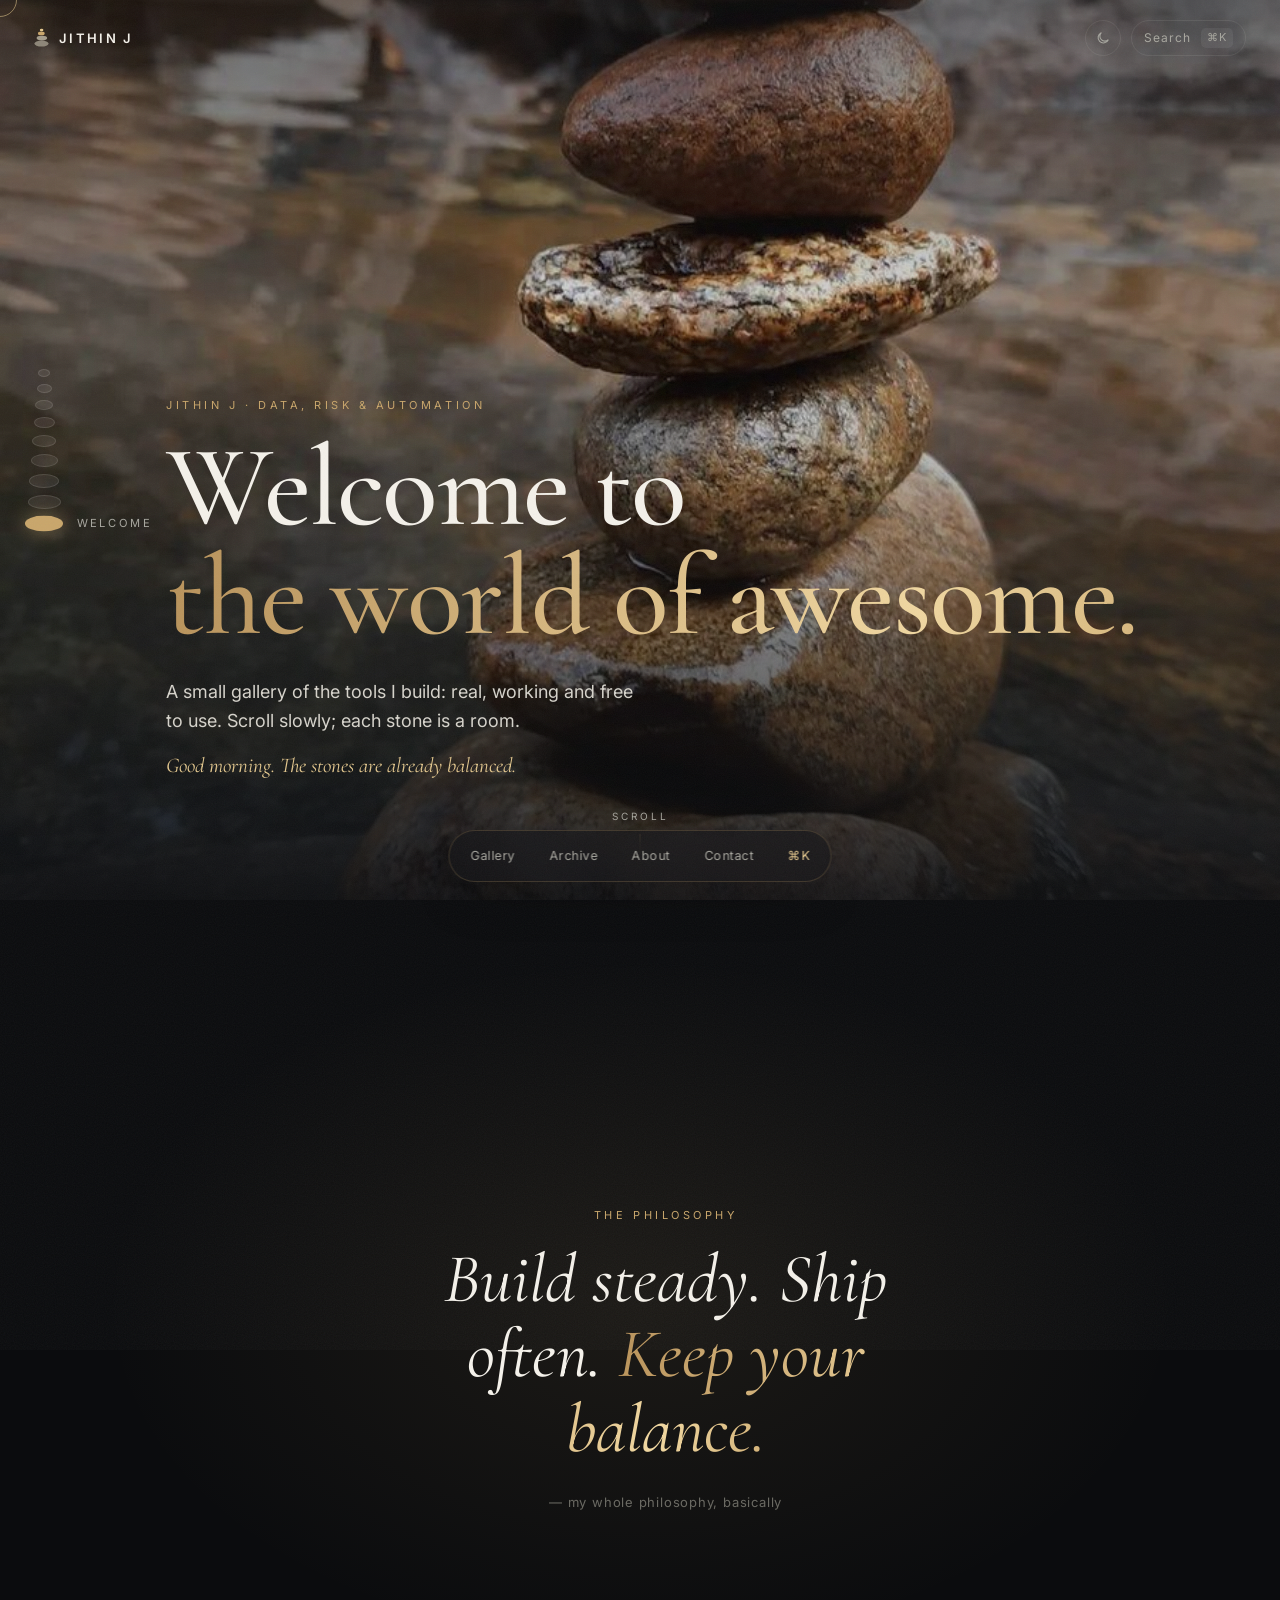
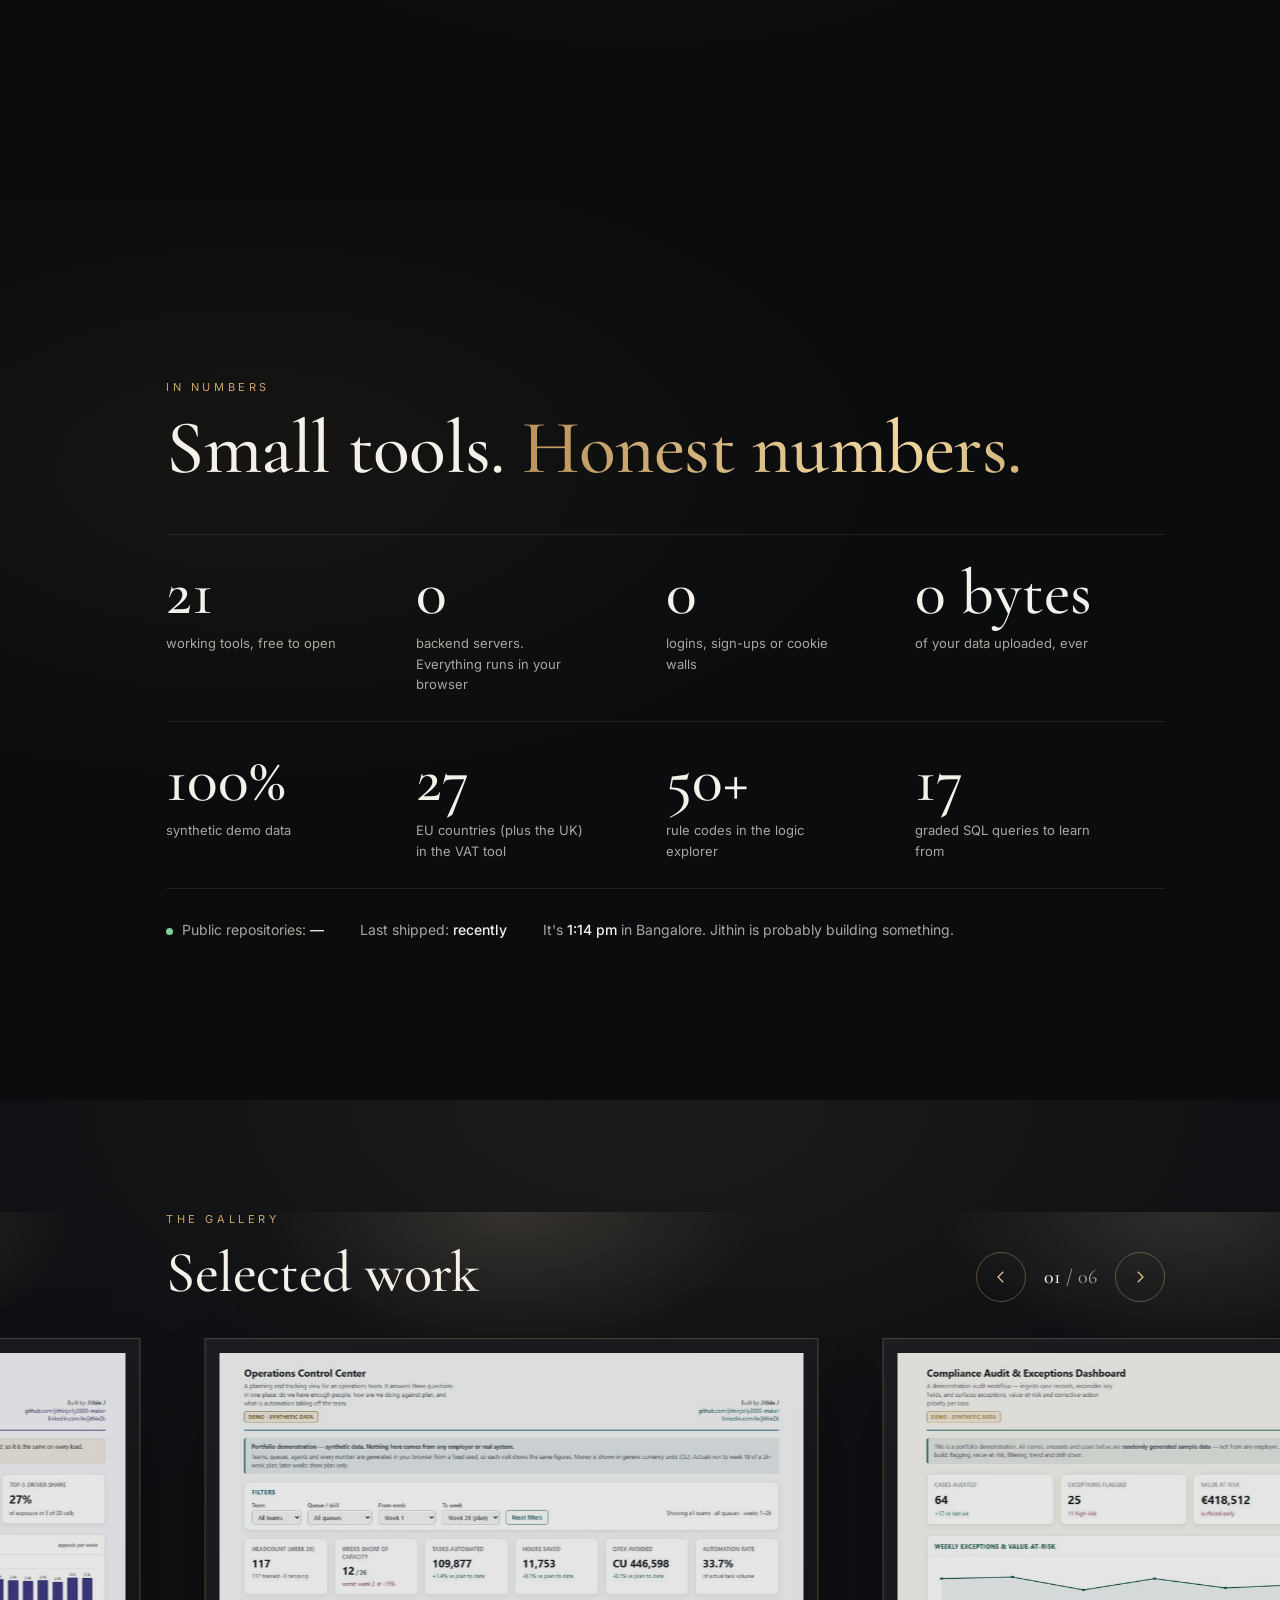
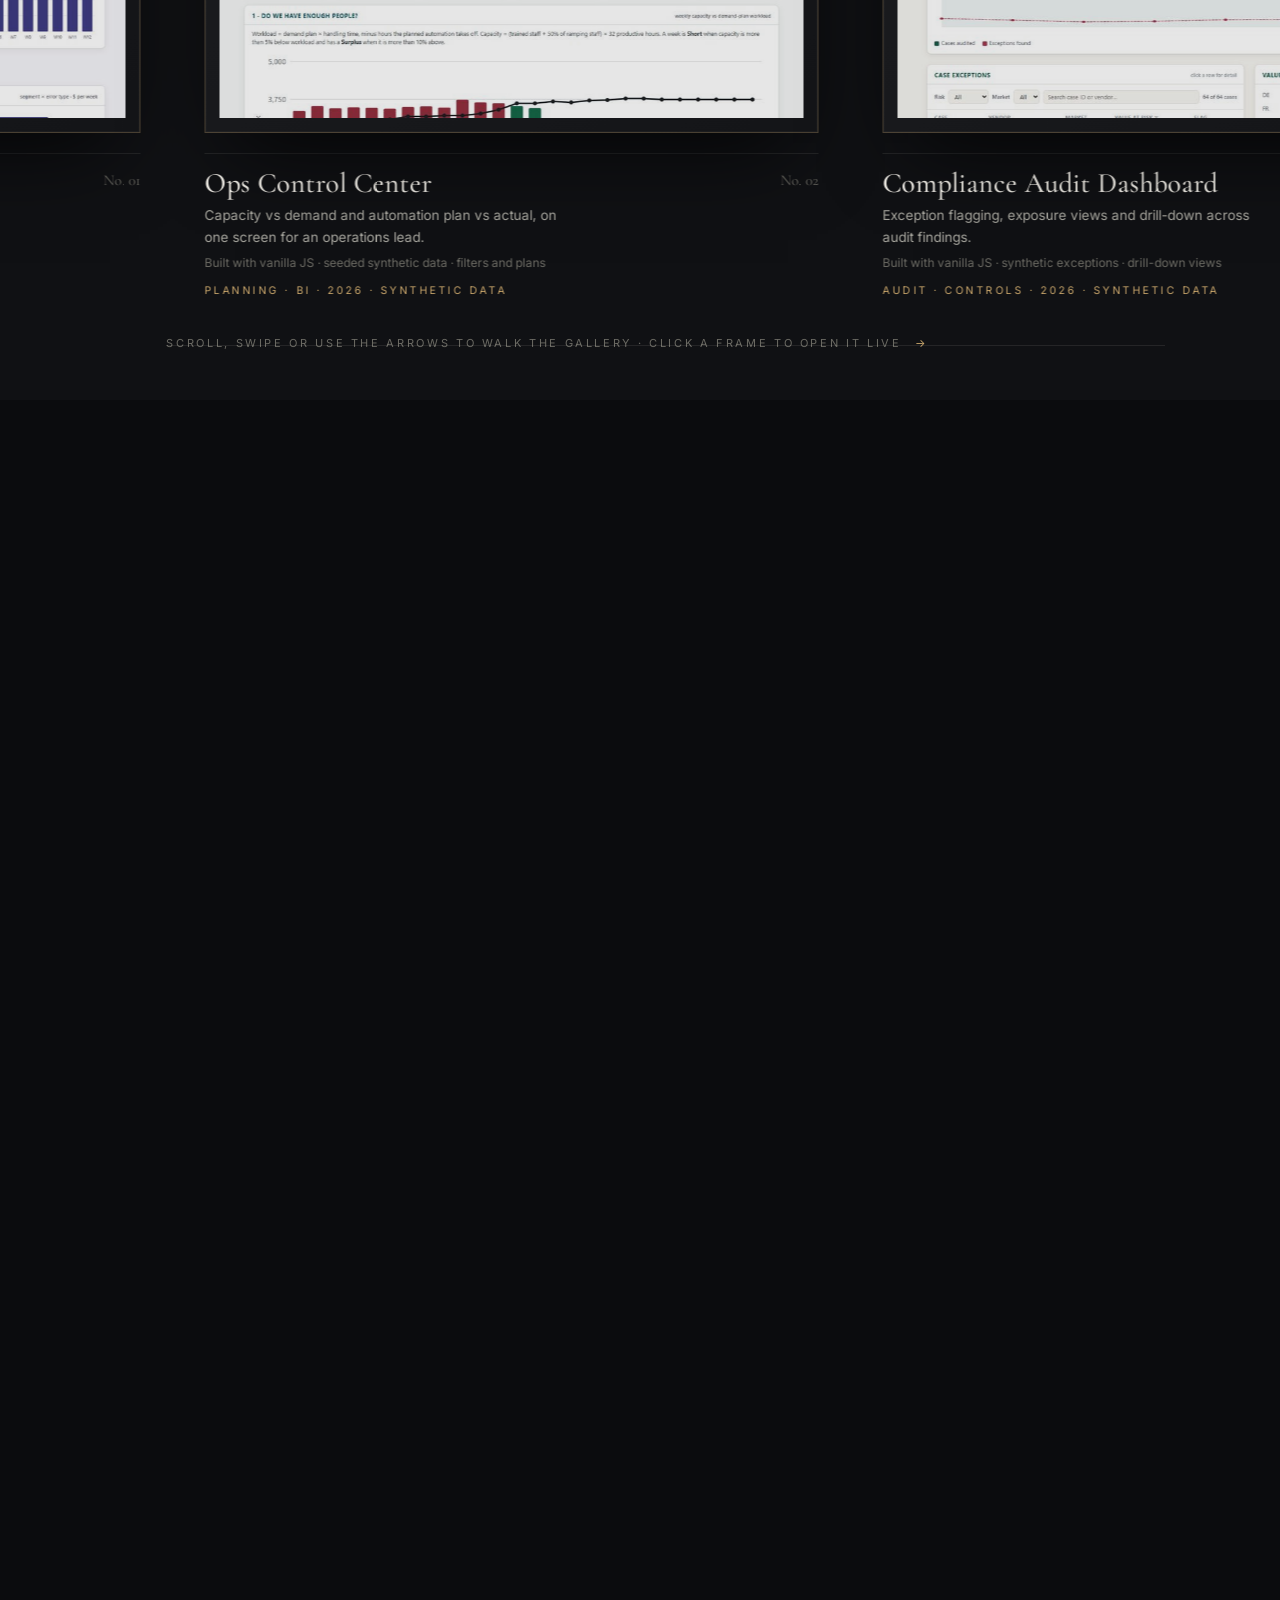
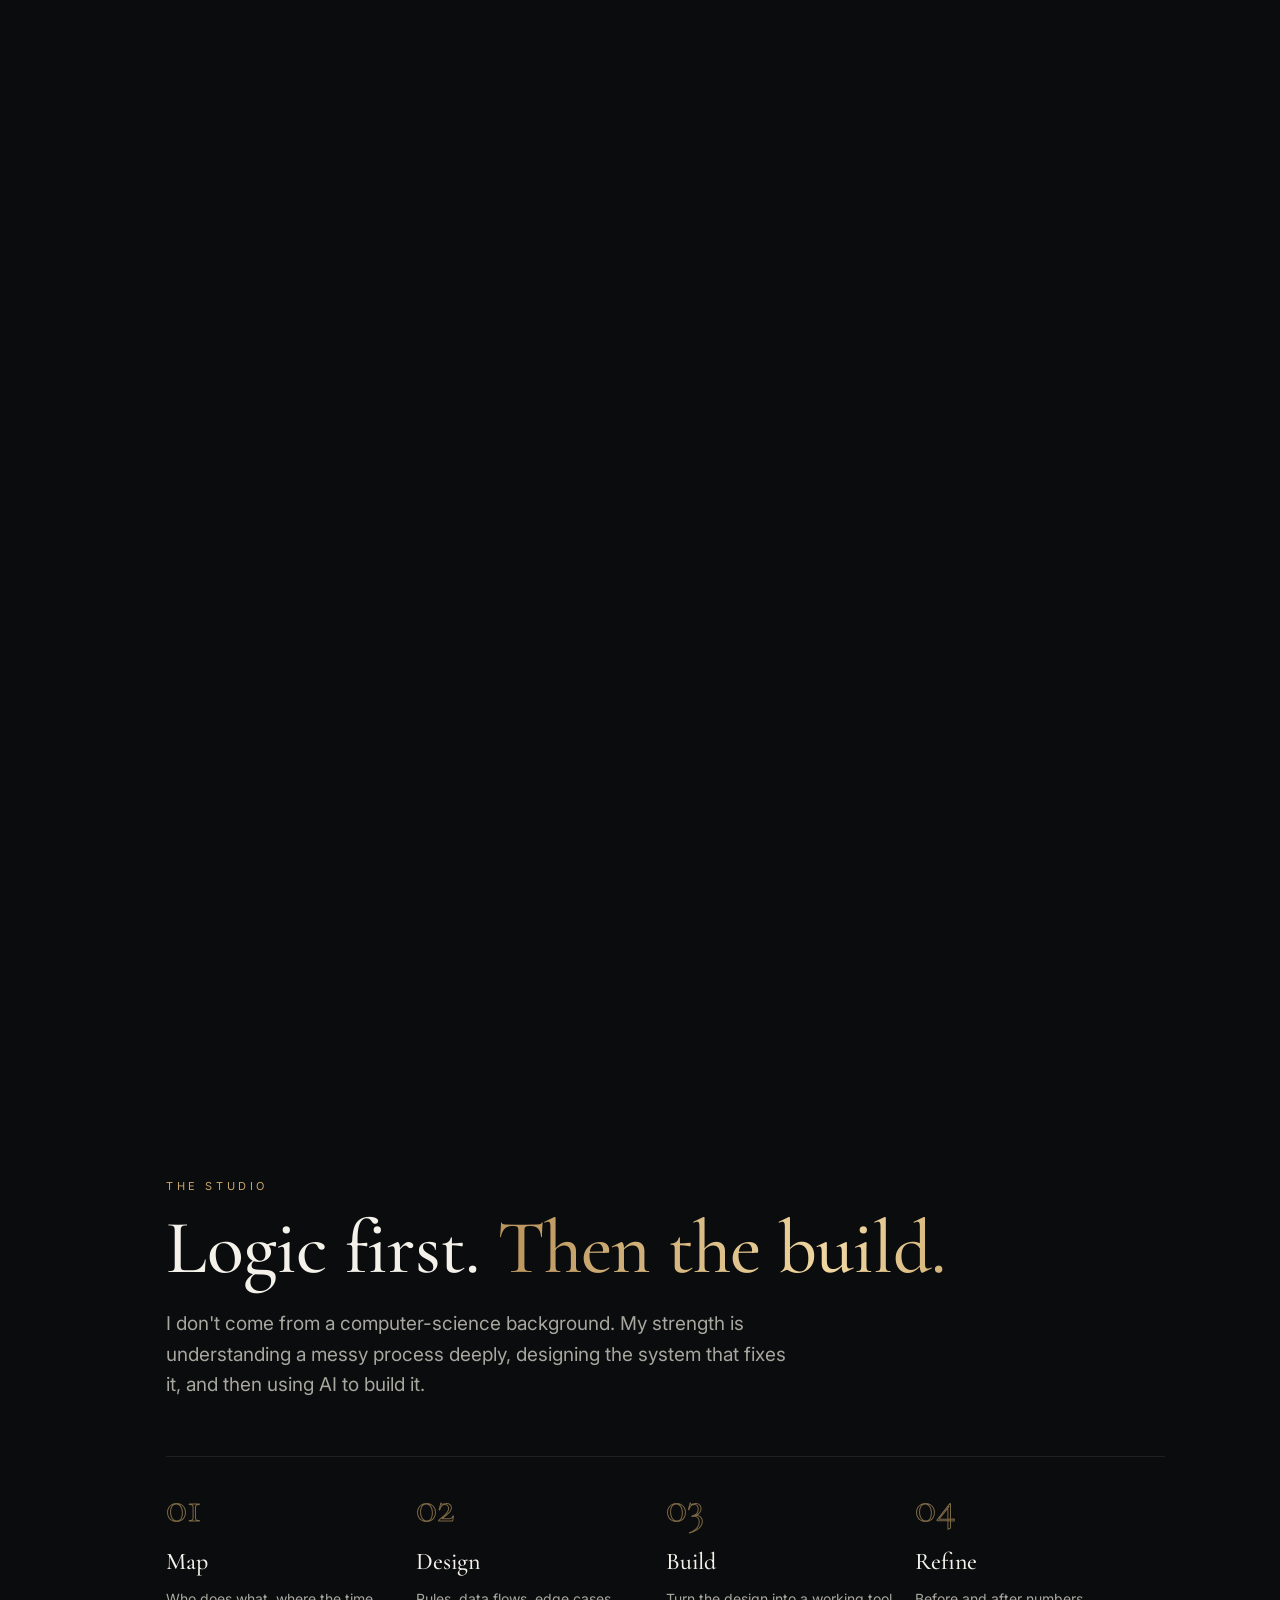
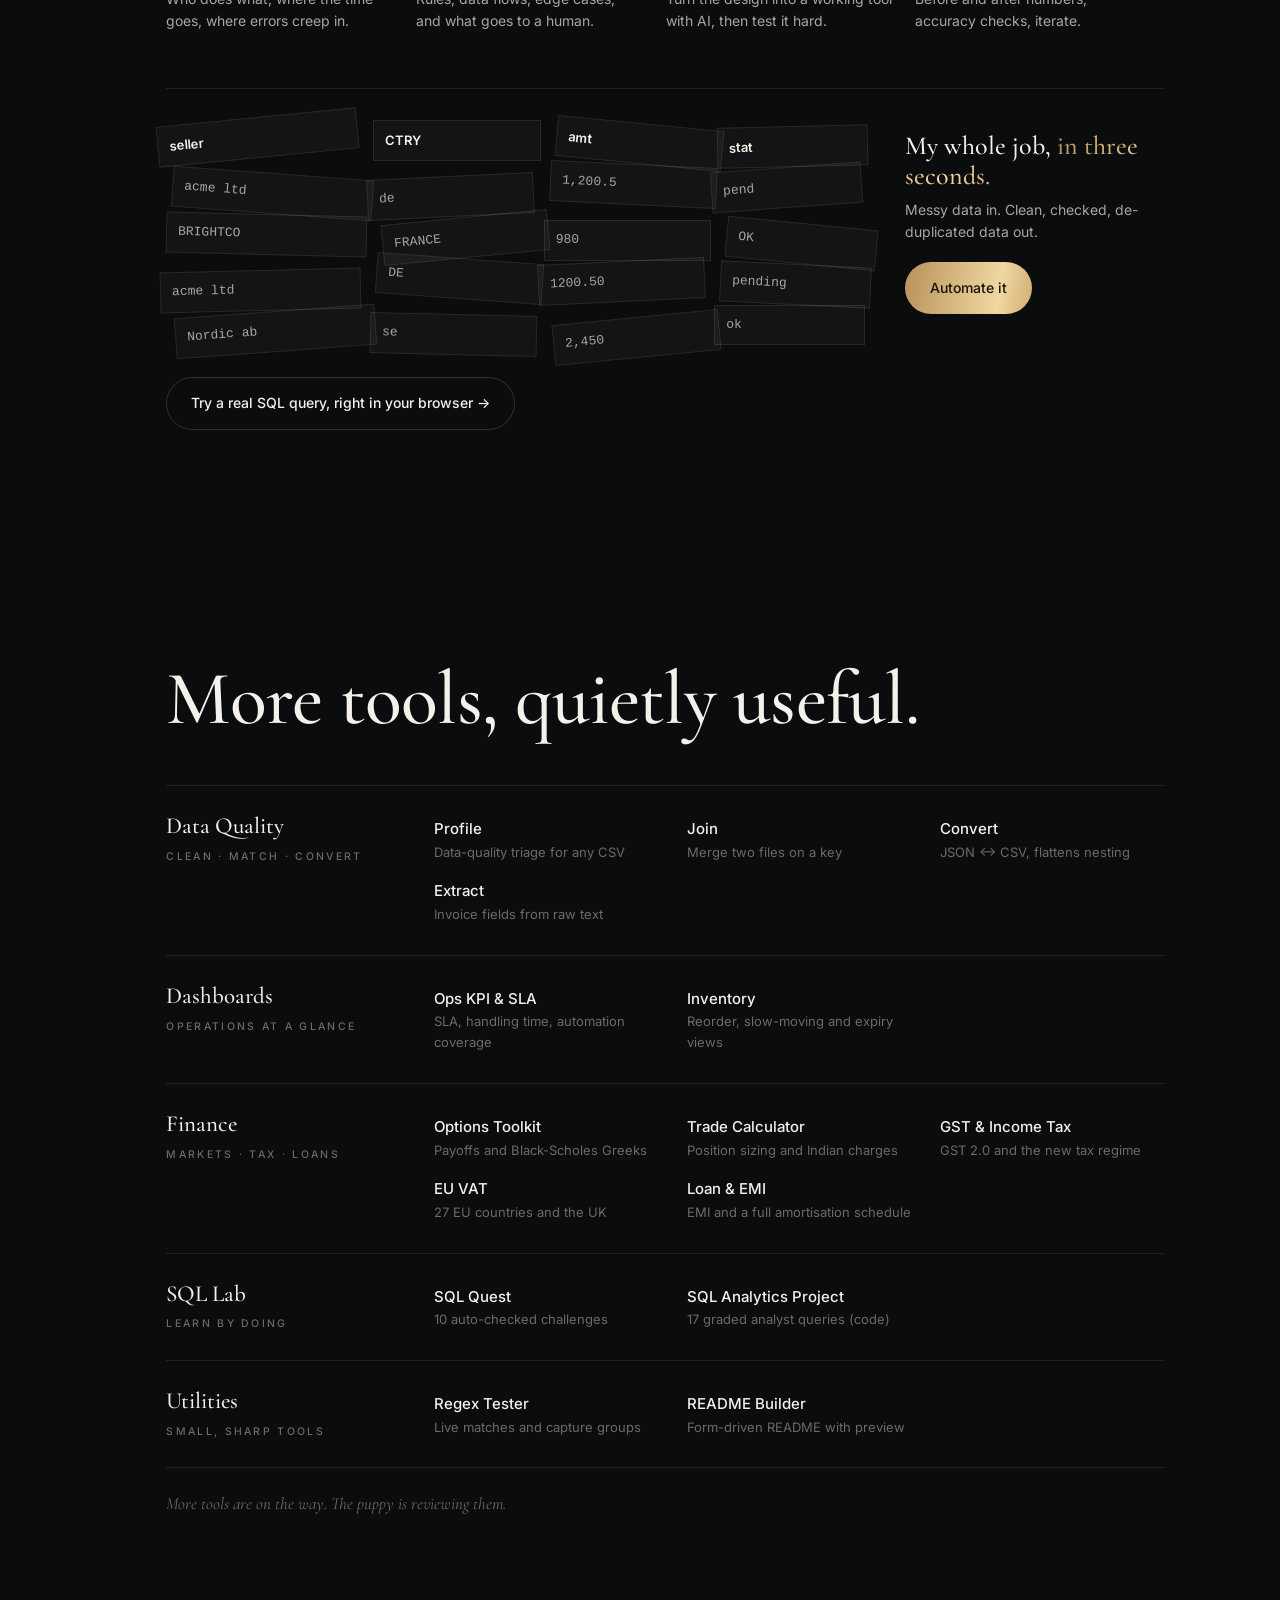
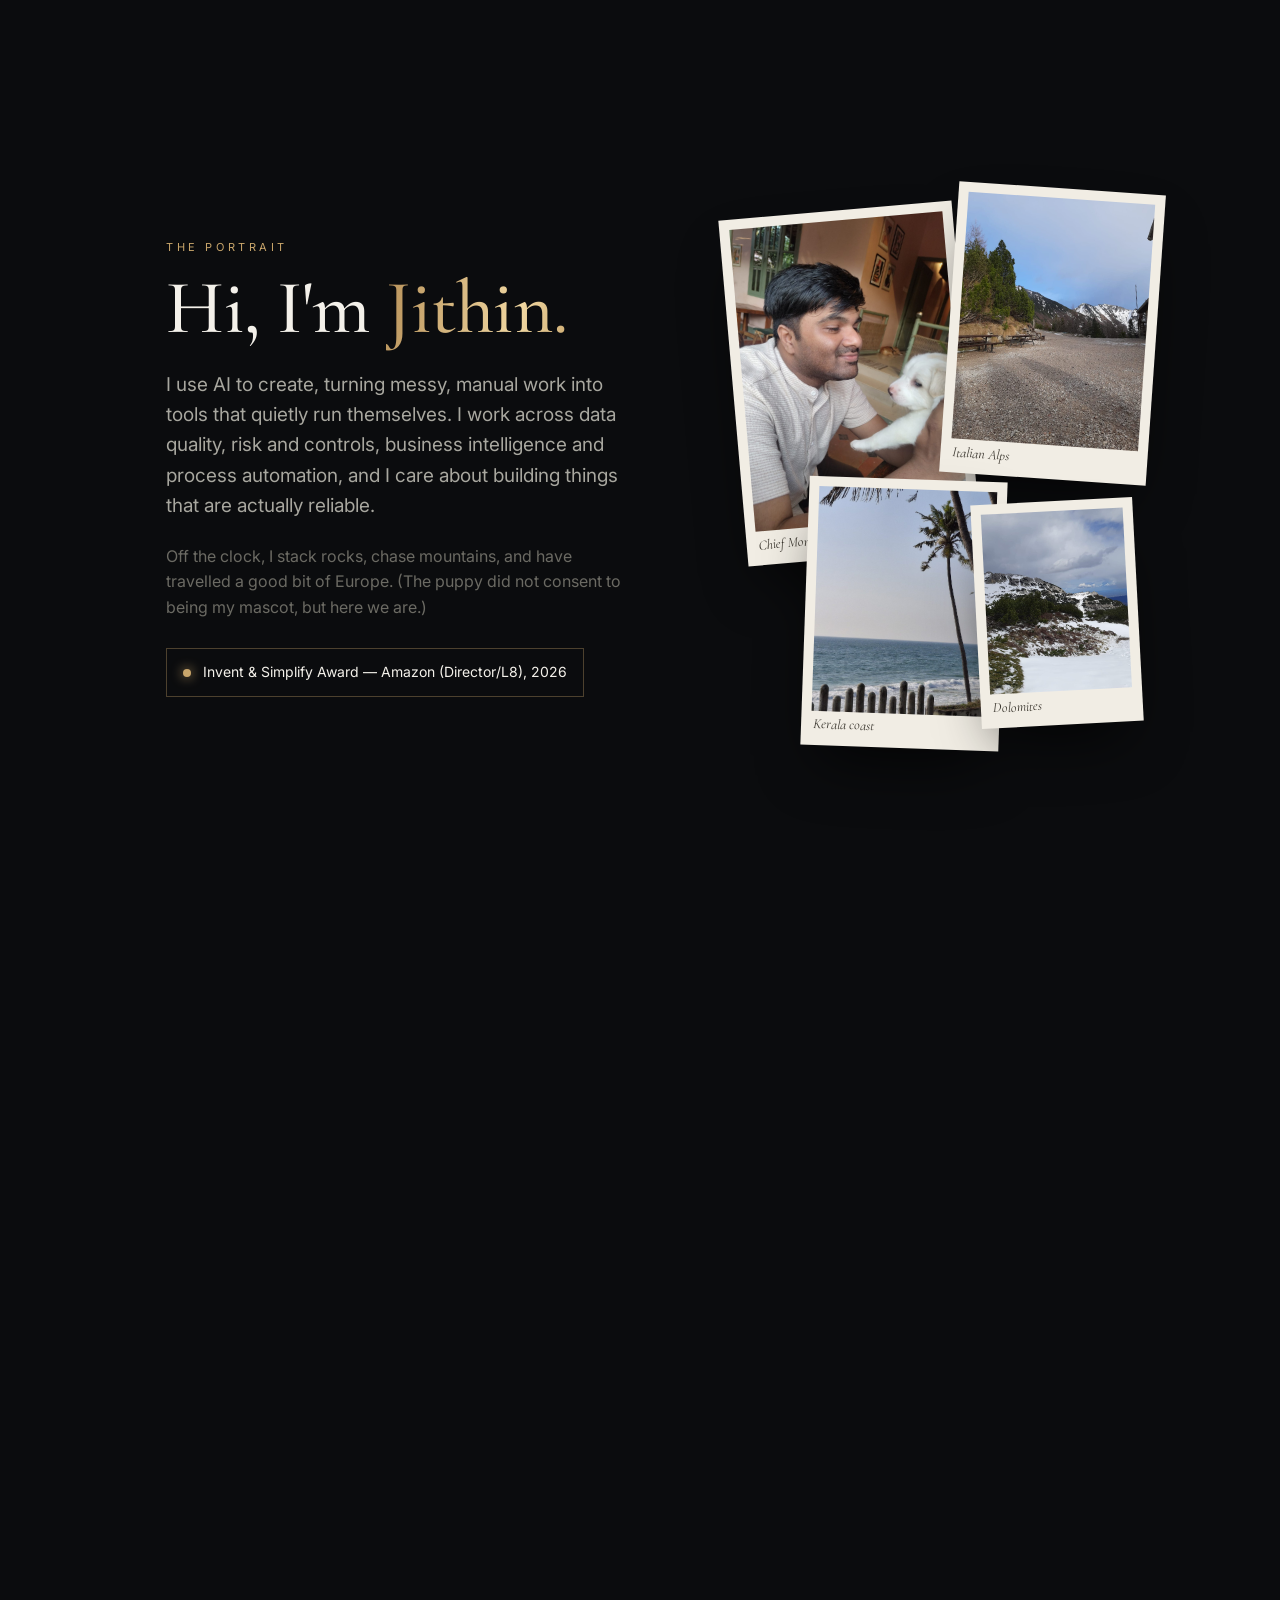
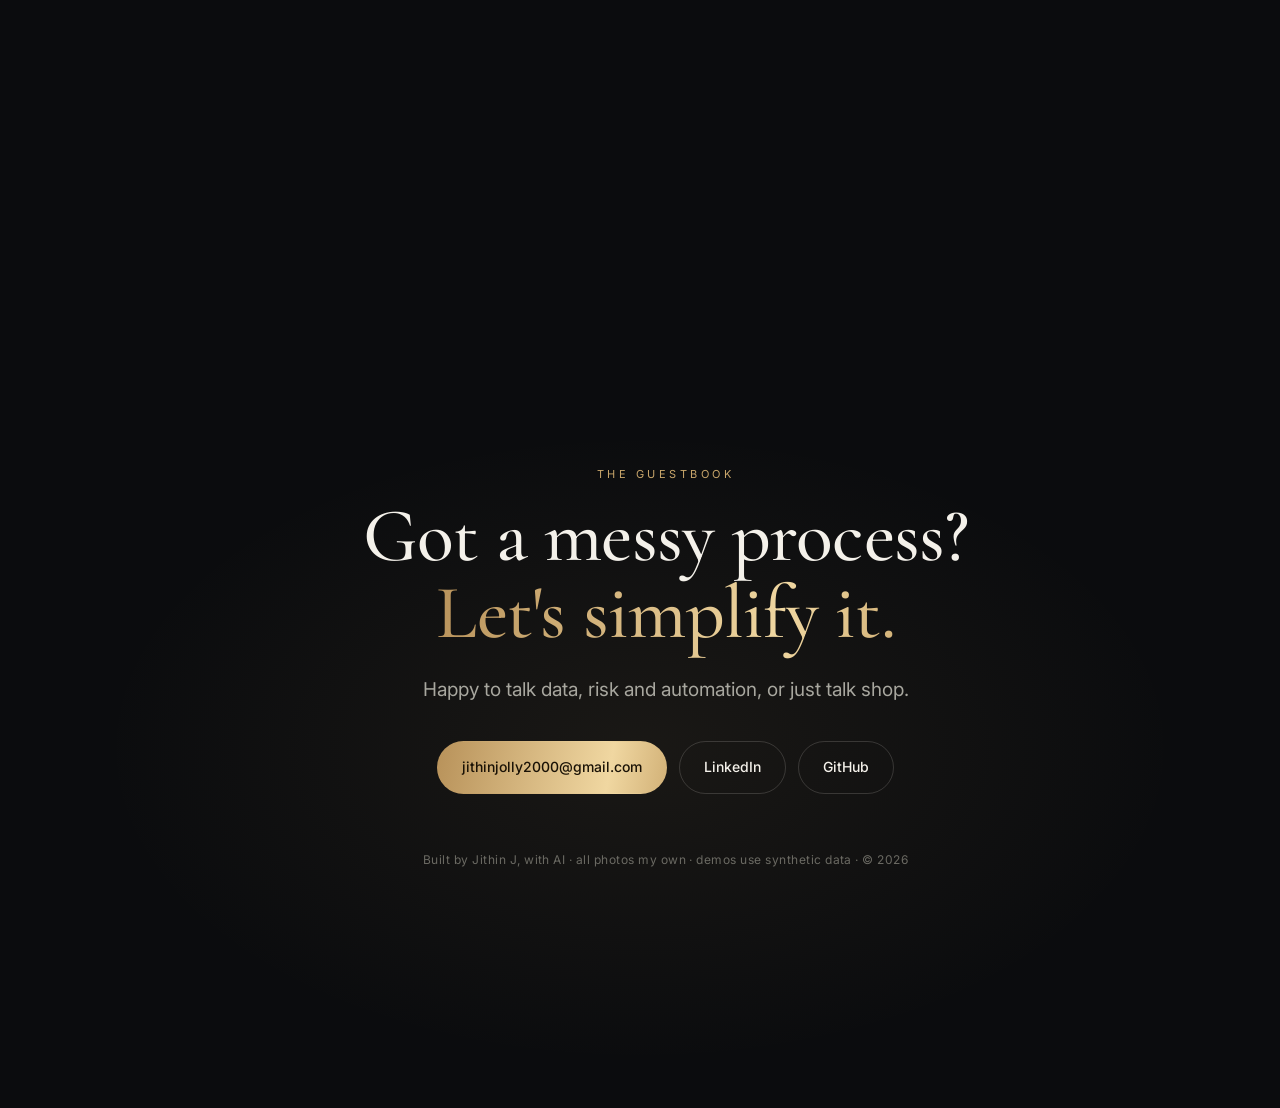
==== commit 2eafdc93: "Cairn Gallery redesign: stones navigation, horizontal gallery with live demo windows, numbers room, " ====
--- a/index.html
+++ b/index.html
@@ -4,766 +4,752 @@
 <meta charset="UTF-8">
 <meta name="viewport" content="width=device-width, initial-scale=1.0">
 <title>Jithin J — the world of awesome</title>
-<meta name="description" content="Jithin J designs data and automation systems (tools, dashboards, risk models) and builds them with AI. Free, working, in-browser demos.">
+<meta name="description" content="Jithin J — data, risk and automation. A small gallery of real, working, in-browser tools and dashboards.">
+<link rel="preconnect" href="https://fonts.googleapis.com"><link rel="preconnect" href="https://fonts.gstatic.com" crossorigin>
+<link href="https://fonts.googleapis.com/css2?family=Cormorant+Garamond:ital,wght@0,400;0,500;0,600;1,400&family=Inter:wght@400;500;600&display=swap" rel="stylesheet">
 <style>
   :root{
-    --bg:#0a0c0f; --bg2:#0f1216; --panel:#14171b; --ink:#f2efe8; --muted:#a3a29a; --dim:#6a6962;
-    --line:#23262b; --line2:#30343a; --sand:#c9a66b; --sand2:#e4c88f; --blue:#7fb6c4;
-    --mono:ui-monospace,"Cascadia Code","SF Mono",Consolas,"Liberation Mono",monospace;
-    --radius:12px;
+    --bg:#0b0c0e; --bg2:#101114; --ink:#f4f1ea; --muted:#a8a79f; --dim:#6b6a63; --line:rgba(244,241,234,.09);
+    --sand:#c9a66b; --sand2:#e4c88f; --stone:#8d8678;
+    --gold:linear-gradient(100deg,#b8925a 0%,#f0d7a1 38%,#c9a66b 55%,#f6e2b5 75%,#b8925a 100%);
+    --serif:"Cormorant Garamond",Georgia,"Times New Roman",serif;
+    --sans:Inter,"Segoe UI",system-ui,-apple-system,Arial,sans-serif;
+    --ease:cubic-bezier(.2,.7,.2,1);
   }
   *{box-sizing:border-box;margin:0;padding:0}
-  html{scroll-behavior:smooth}
-  body{font-family:"Segoe UI",system-ui,-apple-system,Arial,sans-serif;background:var(--bg);color:var(--ink);line-height:1.6;font-size:16px;-webkit-font-smoothing:antialiased;overflow-x:hidden}
-  /* blueprint grid */
-  body::before{content:'';position:fixed;inset:0;z-index:-1;pointer-events:none;
-    background-image:linear-gradient(rgba(127,182,196,.045) 1px,transparent 1px),linear-gradient(90deg,rgba(127,182,196,.045) 1px,transparent 1px),
-      linear-gradient(rgba(127,182,196,.025) 1px,transparent 1px),linear-gradient(90deg,rgba(127,182,196,.025) 1px,transparent 1px);
-    background-size:120px 120px,120px 120px,24px 24px,24px 24px}
-  a{color:var(--sand2);text-decoration:none}
-  .mono{font-family:var(--mono)}
-
-  @keyframes fadein{to{opacity:1}}
-  @keyframes spin{to{transform:rotate(360deg)}}
-
-  /* holographic boot screen */
-  body.booting{overflow:hidden}
-  body.booting .hero *{animation-play-state:paused}
-  #boot{position:fixed;inset:0;z-index:200;background:radial-gradient(circle at 50% 50%,#0d161a 0%,#07090b 72%);display:flex;align-items:center;justify-content:center;overflow:hidden;transition:opacity .7s ease,visibility .7s}
-  #boot.gone{opacity:0;visibility:hidden;pointer-events:none}
-  #boot::before{content:'';position:absolute;inset:0;pointer-events:none;background:repeating-linear-gradient(0deg,rgba(127,182,196,.05) 0 1px,transparent 1px 3px);animation:scanmove 6s linear infinite}
-  @keyframes scanmove{to{background-position:0 120px}}
-  #boot::after{content:'';position:absolute;inset:0;pointer-events:none;background:radial-gradient(circle,rgba(159,227,242,.35),transparent 60%);opacity:0}
-  #boot.flash::after{animation:flash .7s ease}
-  @keyframes flash{30%{opacity:1}100%{opacity:0}}
-  .hud{position:relative;width:min(68vmin,440px);aspect-ratio:1;transition:transform .7s cubic-bezier(.5,0,.2,1),opacity .7s}
-  .hud.out{transform:scale(2.3);opacity:0}
-  .hud svg{position:absolute;inset:0;width:100%;height:100%;overflow:visible}
-  .hud circle,.hud path{fill:none;stroke:#7fb6c4}
-  .hud .r{transform-box:fill-box;transform-origin:center}
-  .hud .r0{stroke-opacity:.5;stroke-width:.6;stroke-dasharray:603;stroke-dashoffset:603;animation:draw 1.4s ease forwards}
-  @keyframes draw{to{stroke-dashoffset:0}}
-  .hud .r1{stroke-width:3;stroke-opacity:.55;stroke-dasharray:1 5;animation:spin 14s linear infinite}
-  .hud .r2{stroke-width:1.4;stroke-dasharray:120 40 30 40;animation:spin 7s linear infinite reverse}
-  .hud .r3{stroke-width:.6;stroke-opacity:.45;stroke-dasharray:4 3;animation:spin 20s linear infinite}
-  .hud .r4{stroke-width:2.2;stroke-opacity:.8;stroke-dasharray:60 22;animation:spin 3.5s linear infinite}
-  .hud .prog{stroke:#c9a66b;stroke-width:2.4;stroke-linecap:round;stroke-dasharray:439.8;stroke-dashoffset:439.8;transform:rotate(-90deg);transform-box:fill-box;transform-origin:center}
-  .hud .cross{stroke-opacity:.5;stroke-width:.7}
-  .hud .core{position:absolute;inset:0;display:flex;flex-direction:column;align-items:center;justify-content:center;gap:4px;text-align:center}
-  .hud .mk{font-size:clamp(34px,7vmin,50px);font-weight:800;letter-spacing:.04em;color:#f2efe8;text-shadow:0 0 18px rgba(127,182,196,.6)}
-  .hud .pc{font-family:var(--mono);font-size:13px;color:var(--sand2)}
-  .hud .st{font-family:var(--mono);font-size:10.5px;letter-spacing:.3em;color:var(--blue)}
-  .hud .st.ok{color:#7fd19b}
-  .bc{position:absolute;font-family:var(--mono);font-size:11px;letter-spacing:.08em;color:var(--dim)}
-  .bc.tl{top:22px;left:24px}.bc.tr{top:22px;right:24px;text-align:right}
-  #blog{position:absolute;left:24px;bottom:22px;font-family:var(--mono);font-size:12px;line-height:1.75;color:var(--blue);white-space:pre}
-  #blog div{opacity:0;animation:fadein .25s forwards}
-  #blog div.ok{color:#7fd19b}
-  .bstart{position:absolute;inset:23%;border-radius:50%;border:1px solid rgba(127,182,196,.5);background:radial-gradient(circle,rgba(127,182,196,.16),rgba(10,12,15,.15) 70%);color:#f2efe8;display:none;flex-direction:column;align-items:center;justify-content:center;gap:10px;cursor:pointer;animation:breathe 2.4s ease-in-out infinite;transition:transform .2s}
-  .bstart:hover{transform:scale(1.04)}
-  .bstart:focus-visible{outline:2px solid var(--sand);outline-offset:6px}
-  .bstart .pw{font-size:clamp(38px,8vmin,54px);line-height:1;color:#9fe3f2;text-shadow:0 0 20px rgba(127,182,196,.9)}
-  .bstart .bl{font-family:var(--mono);font-size:11px;letter-spacing:.28em;text-transform:uppercase;color:var(--blue)}
-  @keyframes breathe{0%,100%{box-shadow:0 0 0 0 rgba(127,182,196,.35),0 0 20px rgba(127,182,196,.12)}50%{box-shadow:0 0 0 16px rgba(127,182,196,0),0 0 46px rgba(127,182,196,.3)}}
-  #boot.gate .bstart{display:flex}
-  #boot.gate .core,#boot.gate .prog{display:none}
-  #boot.gate #blog div{animation:pulse 1.6s infinite}
-  #skip{position:absolute;right:24px;bottom:22px;font-family:var(--mono);font-size:12px;letter-spacing:.08em;color:var(--muted);background:transparent;border:1px solid var(--line2);border-radius:7px;padding:7px 12px;cursor:pointer}
-  #skip:hover{color:var(--ink);border-color:var(--blue)}
-  @media(max-width:600px){#blog{font-size:10.5px;bottom:64px}.bc.tr{display:none}}
-
-  /* nav */
-  nav{position:fixed;top:0;left:0;right:0;z-index:40;display:flex;justify-content:space-between;align-items:center;padding:18px 28px;transition:background .4s,padding .4s}
-  nav.solid{background:rgba(10,12,15,.82);backdrop-filter:blur(12px);padding:12px 28px;border-bottom:1px solid var(--line)}
-  nav .logo{font-weight:800;letter-spacing:.02em;font-size:15px;color:#fff;display:flex;align-items:center;gap:10px}
-  nav .logo small{font-family:var(--mono);font-weight:500;font-size:11px;color:var(--blue);letter-spacing:.08em;border:1px solid rgba(127,182,196,.35);padding:2px 7px;border-radius:5px}
-  nav .links{display:flex;gap:22px;font-family:var(--mono);font-size:12px;letter-spacing:.06em}
-  nav .links a{color:#fff;opacity:.85}
-  nav .links a:hover{opacity:1;color:var(--sand2)}
-  nav .links a b{color:var(--sand);font-weight:500;margin-right:4px}
-  @media(max-width:700px){nav .links{display:none}}
-
-  /* hero */
-  .hero{position:relative;height:100svh;min-height:580px;display:flex;align-items:flex-end;overflow:hidden}
-  .hero .bg{position:absolute;inset:0;background-size:cover;background-position:center;transform:scale(1.08);transition:transform 8s ease}
-  .hero.in .bg{transform:scale(1)}
-  .hero .bg::after{content:'';position:absolute;inset:0;background:linear-gradient(180deg,rgba(10,12,15,.6) 0%,rgba(10,12,15,.15) 35%,rgba(10,12,15,.88) 100%)}
-  .hero .inner{position:relative;z-index:2;padding:0 28px 11vh;max-width:1100px;margin:0 auto;width:100%}
-  .hero .eyebrow{font-family:var(--mono);font-size:12px;letter-spacing:.22em;text-transform:uppercase;color:var(--sand2);margin-bottom:18px;opacity:0;transform:translateY(20px);animation:rise .9s .3s forwards}
-  .hero .eyebrow i{font-style:normal;color:var(--blue)}
-  .hero h1{font-size:clamp(38px,8vw,88px);line-height:.98;font-weight:800;letter-spacing:-.03em;color:#fff;max-width:14ch}
-  .hero h1 span{display:block;opacity:0;transform:translateY(30px)}
-  .hero h1 span:nth-child(1){animation:rise 1s .45s forwards}
-  .hero h1 span:nth-child(2){animation:rise 1s .62s forwards;color:var(--sand2)}
-  .hero .sub{margin-top:22px;font-size:clamp(15px,2vw,19px);color:#cfcdc6;max-width:48ch;opacity:0;transform:translateY(20px);animation:rise 1s .85s forwards}
-  .hero .tags{display:flex;flex-wrap:wrap;gap:8px;margin-top:22px;opacity:0;animation:rise 1s 1s forwards;transform:translateY(20px)}
-  .tag{font-family:var(--mono);font-size:11.5px;letter-spacing:.04em;padding:5px 10px;border:1px solid var(--line2);border-radius:6px;color:var(--muted);background:rgba(10,12,15,.45)}
-  .hero .spec{position:absolute;top:92px;right:28px;z-index:2;font-family:var(--mono);font-size:11px;line-height:1.8;color:var(--muted);text-align:right;opacity:0;animation:fadein 1s 1.2s forwards}
-  .hero .spec b{color:var(--sand2);font-weight:500}
-  .dot{display:inline-block;width:7px;height:7px;border-radius:50%;background:#7fd19b;margin-right:6px;box-shadow:0 0 0 0 rgba(127,209,155,.6);animation:ping 2s infinite}
+  html{scroll-behavior:smooth;scroll-snap-type:y proximity}
+  body{font-family:var(--sans);background:var(--bg);color:var(--ink);line-height:1.6;font-size:16px;-webkit-font-smoothing:antialiased;overflow-x:hidden}
+  a{color:inherit;text-decoration:none}
+  button{font:inherit;color:inherit;background:none;border:0;cursor:pointer}
+  ::selection{background:rgba(201,166,107,.35)}
+
+  /* film grain */
+  body::after{content:'';position:fixed;inset:-50%;z-index:90;pointer-events:none;opacity:.05;
+    background-image:url("data:image/svg+xml,%3Csvg xmlns='http://www.w3.org/2000/svg' width='160' height='160'%3E%3Cfilter id='n'%3E%3CfeTurbulence type='fractalNoise' baseFrequency='.9' numOctaves='2' stitchTiles='stitch'/%3E%3C/filter%3E%3Crect width='100%25' height='100%25' filter='url(%23n)'/%3E%3C/svg%3E");
+    animation:grain 8s steps(8) infinite}
+  @keyframes grain{0%,100%{transform:translate(0,0)}25%{transform:translate(-3%,2%)}50%{transform:translate(2%,-3%)}75%{transform:translate(-2%,-1%)}}
+
+  .gold{background:var(--gold);-webkit-background-clip:text;background-clip:text;color:transparent;background-size:200% 100%;animation:sheen 9s ease-in-out infinite}
+  @keyframes sheen{0%,100%{background-position:0% 0}50%{background-position:100% 0}}
+  .eyebrow{font-size:11px;letter-spacing:.32em;text-transform:uppercase;color:var(--sand)}
+  .serif{font-family:var(--serif)}
+
+  /* ---------- preloader: balancing the stones ---------- */
+  #pre{position:fixed;inset:0;z-index:100;background:var(--bg);display:flex;align-items:center;justify-content:center;flex-direction:column;gap:20px;transition:opacity 1s ease,visibility 1s}
+  #pre.gone{opacity:0;visibility:hidden}
+  #pre .stack{display:flex;flex-direction:column;align-items:center;gap:5px}
+  #pre .stack i{display:block;border-radius:50%;opacity:0;animation:drop .6s var(--ease) forwards}
+  #pre .stack i:nth-child(1){width:14px;height:11px;background:#e4c88f;animation-delay:.15s}
+  #pre .stack i:nth-child(2){width:22px;height:12px;background:#c9a66b;animation-delay:.4s}
+  #pre .stack i:nth-child(3){width:31px;height:14px;background:#a59d8c;animation-delay:.65s}
+  #pre .stack i:nth-child(4){width:42px;height:16px;background:#8d8678;animation-delay:.9s}
+  @keyframes drop{from{opacity:0;transform:translateY(-16px)}to{opacity:1;transform:none}}
+  #pre .pt{font-size:11px;letter-spacing:.32em;text-transform:uppercase;color:var(--dim);opacity:0;animation:fade 1s 1s forwards}
+  @keyframes fade{to{opacity:1}}
+
+  /* ---------- the cairn: side navigation ---------- */
+  #cairn{position:fixed;left:26px;top:50%;transform:translateY(-50%);z-index:60;display:flex;flex-direction:column-reverse;align-items:center;gap:7px;opacity:0;transition:opacity .8s}
+  #cairn.on{opacity:1}
+  #cairn button{position:relative;display:block;border-radius:50%;background:rgba(244,241,234,.08);border:1px solid rgba(244,241,234,.12);transition:background .5s var(--ease),transform .5s var(--ease),box-shadow .5s}
+  #cairn button.done{background:#5d5547;border-color:transparent}
+  #cairn button.now{background:var(--sand);border-color:transparent;box-shadow:0 0 18px rgba(201,166,107,.55);transform:scale(1.06)}
+  #cairn button span{position:absolute;left:calc(100% + 14px);top:50%;transform:translate(-6px,-50%);white-space:nowrap;font-size:10.5px;letter-spacing:.24em;text-transform:uppercase;color:var(--muted);opacity:0;pointer-events:none;transition:.3s}
+  #cairn button:hover span,#cairn button.now span{opacity:1;transform:translate(0,-50%)}
+  #cairn button:hover{background:var(--sand2)}
+  @media(max-width:900px){#cairn{display:none}}
+
+  /* ---------- nav ---------- */
+  nav#nav{position:fixed;top:0;left:0;right:0;z-index:50;display:flex;justify-content:space-between;align-items:center;padding:20px 34px;transition:background .5s,padding .5s,border-color .5s;border-bottom:1px solid transparent}
+  nav#nav.solid{background:rgba(11,12,14,.72);backdrop-filter:blur(14px);-webkit-backdrop-filter:blur(14px);padding:13px 34px;border-color:var(--line)}
+  nav .logo{display:inline-flex;align-items:center;gap:10px;font-weight:600;letter-spacing:.18em;font-size:13px}
+  nav .k{display:inline-flex;align-items:center;gap:10px;font-size:12px;letter-spacing:.08em;color:var(--muted);border:1px solid var(--line);padding:7px 12px;border-radius:999px;transition:.3s}
+  nav .k:hover{color:var(--ink);border-color:rgba(201,166,107,.5)}
+  nav .k kbd{font-family:var(--sans);font-size:11px;padding:1px 6px;border-radius:5px;background:rgba(244,241,234,.07)}
+
+  /* ---------- chapters ---------- */
+  .ch{position:relative;min-height:100vh;scroll-snap-align:start;display:flex;align-items:center;padding:110px 9vw 90px 13vw}
+  @media(max-width:900px){.ch{padding:96px 24px 80px}}
+  .mw{max-width:1120px;width:100%;margin:0 auto}
+  .rv{opacity:0;transform:translateY(28px);transition:opacity 1.1s var(--ease),transform 1.1s var(--ease)}
+  .rv.vis{opacity:1;transform:none}
+  .rv.d1{transition-delay:.12s}.rv.d2{transition-delay:.24s}.rv.d3{transition-delay:.36s}
+  h2.t{font-family:var(--serif);font-weight:500;font-size:clamp(38px,6vw,76px);line-height:1.02;letter-spacing:-.01em;margin-top:14px}
+  .lede{margin-top:22px;font-size:clamp(16px,1.6vw,19px);color:var(--muted);max-width:52ch}
+
+  /* hero (entrance hall) */
+  #hero{padding:0;align-items:flex-end;overflow:hidden}
+  #hero .bg{position:absolute;inset:0;background:url('hero.jpg') center/cover;transform:scale(1.1);transition:transform 9s var(--ease)}
+  #hero.in .bg{transform:scale(1)}
+  #hero::after{content:'';position:absolute;inset:0;background:linear-gradient(180deg,rgba(11,12,14,.55),rgba(11,12,14,.12) 38%,rgba(11,12,14,.92))}
+  #hero .inner{position:relative;z-index:2;width:100%;padding:0 9vw 13vh 13vw}
+  @media(max-width:900px){#hero .inner{padding:0 24px 12vh}}
+  #hero h1{font-family:var(--serif);font-weight:500;font-size:clamp(46px,9vw,124px);line-height:.95;letter-spacing:-.015em;margin-top:18px}
+  #hero h1 span{display:block;opacity:0;transform:translateY(34px);transition:1.3s var(--ease)}
+  #hero.in h1 span{opacity:1;transform:none}
+  #hero.in h1 span:nth-child(2){transition-delay:.18s}
+  #hero .sub{margin-top:26px;font-size:clamp(15px,1.6vw,18px);color:#d6d3cb;max-width:44ch;opacity:0;transition:1.2s .5s var(--ease)}
+  #hero.in .sub,#hero.in .eyebrow{opacity:1}
+  #hero .eyebrow{opacity:0;transition:1s .2s}
+  #hero .cue{position:absolute;z-index:2;bottom:28px;left:50%;transform:translateX(-50%);font-size:10px;letter-spacing:.3em;text-transform:uppercase;color:var(--muted)}
+  #hero .cue::after{content:'';display:block;width:1px;height:38px;margin:10px auto 0;background:linear-gradient(var(--sand),transparent);animation:pulse 2.2s infinite}
+  @keyframes pulse{0%,100%{opacity:.25}50%{opacity:1}}
+
+  /* philosophy (spotlight room) */
+  #philosophy{justify-content:center;text-align:center;background:radial-gradient(ellipse 60% 55% at 50% 45%,rgba(201,166,107,.09),transparent 70%),var(--bg)}
+  #philosophy blockquote{font-family:var(--serif);font-weight:400;font-style:italic;font-size:clamp(34px,5.4vw,72px);line-height:1.08;max-width:17ch;margin:18px auto 0}
+  #philosophy .by{margin-top:26px;font-size:13px;color:var(--dim);letter-spacing:.06em}
+
+  /* gallery (horizontal room) */
+  #gallery{display:block;padding:0;min-height:auto}
+  .g-pin{position:relative;height:calc(var(--n,6) * 42vh + 100vh)}
+  .g-stage{position:sticky;top:0;height:100vh;overflow:hidden;display:flex;flex-direction:column;justify-content:center;padding-top:64px;background:radial-gradient(ellipse 80% 60% at 50% 0%,rgba(201,166,107,.07),transparent 60%),var(--bg2)}
+  .g-head{padding:0 9vw 0 13vw;display:flex;justify-content:space-between;align-items:flex-end;gap:20px}
+  .g-head h2.t{font-size:clamp(34px,4.6vw,58px)}
+  .g-count{font-family:var(--serif);font-size:20px;color:var(--muted);white-space:nowrap}
+  .g-nav{display:flex;align-items:center;gap:18px}
+  .g-arrow{width:50px;height:50px;border-radius:50%;border:1px solid rgba(201,166,107,.4);display:flex;align-items:center;justify-content:center;color:var(--sand2);transition:background .35s var(--ease),color .35s,border-color .35s,opacity .35s,transform .35s var(--ease)}
+  .g-arrow svg{width:18px;height:18px}
+  .g-arrow:hover{background:var(--sand);color:#1a1206;border-color:var(--sand);transform:scale(1.06)}
+  .g-arrow:disabled{opacity:.25;pointer-events:none}
+  .g-hint .go{display:inline-block;margin-left:8px;color:var(--sand);animation:nudge 1.8s ease-in-out infinite}
+  @keyframes nudge{0%,100%{transform:translateX(0)}50%{transform:translateX(7px)}}
+  .g-count b{color:var(--ink);font-weight:500}
+  .g-track{display:flex;gap:5vw;padding:4vh 9vw 0 13vw;will-change:transform}
+  .frame{flex:0 0 min(48vw,660px,calc((100vh - 360px) * 1.6));position:relative;cursor:pointer;text-align:left}
+  .frame .spot{position:absolute;left:50%;top:-14vh;width:120%;height:60%;transform:translateX(-50%);background:radial-gradient(ellipse 50% 60% at 50% 0%,rgba(255,236,200,.13),transparent 70%);pointer-events:none}
+  .frame .mat{position:relative;padding:14px;background:linear-gradient(145deg,#1c1d20,#141518);border:1px solid rgba(201,166,107,.28);box-shadow:0 40px 80px -30px rgba(0,0,0,.8),inset 0 0 0 1px rgba(244,241,234,.03);transition:transform .7s var(--ease),border-color .7s,box-shadow .7s}
+  .frame:hover .mat,.frame:focus-visible .mat{transform:translateY(-8px);border-color:rgba(228,200,143,.7);box-shadow:0 60px 100px -30px rgba(0,0,0,.9),0 0 40px -10px rgba(201,166,107,.25)}
+  .frame:focus-visible{outline:none}
+  .frame img{display:block;width:100%;height:auto;aspect-ratio:16/10;object-fit:cover;object-position:top;filter:saturate(.85) brightness(.9);transition:filter .7s}
+  .frame:hover img{filter:none}
+  .placard{display:flex;justify-content:space-between;align-items:flex-start;gap:16px;margin-top:20px;padding-top:14px;border-top:1px solid var(--line)}
+  .placard h3{font-family:var(--serif);font-weight:500;font-size:clamp(22px,2.2vw,29px);line-height:1.1}
+  .placard p{font-size:13.5px;color:var(--muted);margin-top:6px;max-width:42ch}
+  .placard .no{font-family:var(--serif);font-size:15px;color:var(--dim);white-space:nowrap}
+  .placard .cat{font-size:10.5px;letter-spacing:.24em;text-transform:uppercase;color:var(--sand);margin-top:10px}
+  .g-hint{padding:4vh 9vw 0 13vw;font-size:11px;letter-spacing:.24em;text-transform:uppercase;color:var(--dim)}
+  .g-bar{position:absolute;left:13vw;right:9vw;bottom:6vh;height:1px;background:var(--line)}
+  .g-bar i{position:absolute;left:0;top:0;bottom:0;width:0;background:var(--sand)}
+  @media(max-width:900px){
+    .g-pin{height:auto}.g-stage{position:relative;height:auto;padding:96px 0 70px}
+    .g-head,.g-hint{padding-left:24px;padding-right:24px}
+    .g-track{overflow-x:auto;scroll-snap-type:x mandatory;padding:4vh 24px 10px;transform:none!important;scrollbar-width:none}
+    .g-track::-webkit-scrollbar{display:none}
+    .frame{flex-basis:84vw;scroll-snap-align:center}.g-bar{display:none}
+  }
+
+  /* studio (how I work) */
+  .steps{display:grid;grid-template-columns:repeat(4,1fr);margin-top:56px;border-top:1px solid var(--line)}
+  @media(max-width:900px){.steps{grid-template-columns:1fr 1fr}}
+  .step{padding:28px 22px 0 0}
+  .step .n{font-family:var(--serif);font-size:44px;line-height:1;color:transparent;-webkit-text-stroke:1px rgba(201,166,107,.6)}
+  .step h4{font-family:var(--serif);font-weight:500;font-size:24px;margin-top:14px}
+  .step p{font-size:14px;color:var(--muted);margin-top:6px;max-width:26ch}
+
+  /* archive (more tools) */
+  .arch{margin-top:46px}
+  .coll{display:grid;grid-template-columns:240px 1fr;gap:28px;padding:22px 0;border-top:1px solid var(--line)}
+  .coll:last-child{border-bottom:1px solid var(--line)}
+  @media(max-width:760px){.coll{grid-template-columns:1fr;gap:8px}}
+  .coll h4{font-family:var(--serif);font-weight:500;font-size:23px}
+  .coll h4 small{display:block;font-family:var(--sans);font-size:10.5px;letter-spacing:.22em;text-transform:uppercase;color:var(--dim);margin-top:4px}
+  .tl{display:grid;grid-template-columns:repeat(auto-fill,minmax(220px,1fr));gap:0 28px}
+  .tl button{display:block;text-align:left;padding:8px 0}
+  .tl b{font-weight:500;font-size:15px;transition:color .25s}
+  .tl b::after{content:' ↗';color:var(--sand);opacity:0;transition:opacity .25s}
+  .tl span{display:block;font-size:13px;color:var(--dim)}
+  .tl button:hover b{color:var(--sand2)}.tl button:hover b::after{opacity:1}
+
+  /* portrait room (about + prints) */
+  #portrait .mw{display:grid;grid-template-columns:1.05fr 1fr;gap:6vw;align-items:center}
+  @media(max-width:900px){#portrait .mw{grid-template-columns:1fr}}
+  .award{display:inline-flex;align-items:center;gap:12px;margin-top:28px;padding:12px 16px;border:1px solid rgba(201,166,107,.35);font-size:14px}
+  .award i{font-style:normal;width:8px;height:8px;border-radius:50%;background:var(--sand);box-shadow:0 0 12px var(--sand)}
+  .prints{position:relative;height:min(64vh,560px)}
+  .print{position:absolute;margin:0;padding:10px 10px 34px;background:#f1ede4;box-shadow:0 30px 60px -20px rgba(0,0,0,.75);transition:transform .8s var(--ease)}
+  .print img{display:block;width:100%;height:100%;object-fit:cover}
+  .print figcaption{position:absolute;left:12px;bottom:9px;font-family:var(--serif);font-style:italic;font-size:14px;color:#3b372f}
+  .print.p1{width:52%;height:62%;left:4%;top:4%;transform:rotate(-5deg)}
+  .print.p2{width:46%;height:52%;right:2%;top:0;transform:rotate(4deg)}
+  .print.p3{width:44%;height:48%;left:20%;bottom:0;transform:rotate(2deg)}
+  .print.p4{width:36%;height:40%;right:6%;bottom:4%;transform:rotate(-3deg)}
+  .prints:hover .print{transform:rotate(0) scale(1.02)}
+
+  /* guestbook (contact) */
+  #guestbook{justify-content:center;text-align:center;background:radial-gradient(ellipse 60% 50% at 50% 60%,rgba(201,166,107,.08),transparent 70%),var(--bg)}
+  .cta{display:flex;flex-wrap:wrap;gap:12px;justify-content:center;margin-top:36px}
+  .btn{display:inline-flex;align-items:center;gap:10px;font-size:14px;font-weight:500;padding:14px 24px;border:1px solid rgba(244,241,234,.16);border-radius:999px;transition:.35s var(--ease)}
+  .btn:hover{border-color:var(--sand);color:var(--sand2);transform:translateY(-2px)}
+  .btn.primary{background:var(--gold);background-size:200% 100%;color:#1a1206;border-color:transparent}
+  .btn.primary:hover{color:#1a1206;background-position:100% 0}
+  .fine{margin-top:56px;font-size:12px;color:var(--dim);letter-spacing:.04em}
+
+  /* ---------- the deck: dock, live window, command palette ---------- */
+  #dock{position:fixed;left:50%;bottom:18px;transform:translate(-50%,30px);z-index:70;display:flex;gap:4px;padding:6px;border-radius:999px;background:rgba(20,21,24,.6);backdrop-filter:blur(16px);-webkit-backdrop-filter:blur(16px);border:1px solid rgba(201,166,107,.22);box-shadow:0 20px 50px -20px rgba(0,0,0,.8);opacity:0;transition:opacity .6s,transform .6s var(--ease)}
+  #dock.on{opacity:1;transform:translate(-50%,0)}
+  #dock button,#dock a{font-size:12.5px;letter-spacing:.04em;padding:9px 15px;border-radius:999px;color:var(--muted);transition:.25s}
+  #dock button:hover,#dock a:hover{color:var(--ink);background:rgba(244,241,234,.07)}
+  #dock .kk{color:var(--sand2)}
+  @media(max-width:520px){#dock button,#dock a{padding:8px 10px;font-size:12px}}
+
+  .scrim{position:fixed;inset:0;z-index:80;background:rgba(6,7,8,.55);backdrop-filter:blur(6px);-webkit-backdrop-filter:blur(6px);opacity:0;visibility:hidden;transition:.4s}
+  .scrim.on{opacity:1;visibility:visible}
+  #win{position:fixed;z-index:85;left:50%;top:50%;width:min(1180px,94vw);height:min(760px,86vh);transform:translate(-50%,-46%) scale(.96);opacity:0;visibility:hidden;display:flex;flex-direction:column;border-radius:14px;overflow:hidden;background:rgba(18,19,22,.86);backdrop-filter:blur(20px);-webkit-backdrop-filter:blur(20px);border:1px solid rgba(201,166,107,.3);box-shadow:0 60px 120px -30px rgba(0,0,0,.9);transition:.45s var(--ease)}
+  #win.on{opacity:1;visibility:visible;transform:translate(-50%,-50%) scale(1)}
+  #win .bar{display:flex;align-items:center;gap:14px;padding:11px 14px;border-bottom:1px solid var(--line)}
+  #win .dots{display:flex;gap:7px}
+  #win .dots i{width:11px;height:11px;border-radius:50%;background:#3a3b3f}
+  #win .dots i:first-child{background:#c9a66b}
+  #win .ttl{flex:1;font-family:var(--serif);font-size:19px}
+  #win .ttl small{font-family:var(--sans);font-size:11px;letter-spacing:.2em;text-transform:uppercase;color:var(--dim);margin-left:10px}
+  #win .act{display:flex;gap:6px}
+  #win .act a,#win .act button{font-size:12.5px;padding:7px 12px;border-radius:999px;border:1px solid var(--line);color:var(--muted);transition:.25s}
+  #win .act a:hover,#win .act button:hover{color:var(--ink);border-color:rgba(201,166,107,.5)}
+  #win iframe{flex:1;width:100%;border:0;background:#fff}
+  #win .load{position:absolute;inset:52px 0 0;display:flex;align-items:center;justify-content:center;font-size:11px;letter-spacing:.3em;text-transform:uppercase;color:var(--dim);pointer-events:none;transition:opacity .4s;background:var(--bg2)}
+  #win.ready .load{opacity:0}
+
+  #cmd{position:fixed;z-index:88;left:50%;top:14vh;width:min(620px,92vw);transform:translate(-50%,-10px);opacity:0;visibility:hidden;border-radius:14px;overflow:hidden;background:rgba(20,21,24,.92);backdrop-filter:blur(20px);-webkit-backdrop-filter:blur(20px);border:1px solid rgba(201,166,107,.3);box-shadow:0 50px 100px -30px rgba(0,0,0,.9);transition:.3s var(--ease)}
+  #cmd.on{opacity:1;visibility:visible;transform:translate(-50%,0)}
+  #cmd input{width:100%;padding:18px 20px;font:inherit;font-size:17px;color:var(--ink);background:transparent;border:0;border-bottom:1px solid var(--line);outline:none}
+  #cmd input::placeholder{color:var(--dim)}
+  #cmd ul{list-style:none;max-height:52vh;overflow:auto;padding:6px}
+  #cmd li{display:flex;justify-content:space-between;align-items:center;gap:12px;padding:11px 14px;border-radius:9px;cursor:pointer;font-size:14.5px}
+  #cmd li small{font-size:10.5px;letter-spacing:.2em;text-transform:uppercase;color:var(--dim)}
+  #cmd li.sel{background:rgba(201,166,107,.12)}
+  #cmd li.sel small{color:var(--sand)}
+
+  /* greeting */
+  #hero .greet{margin-top:14px;font-family:var(--serif);font-style:italic;font-size:clamp(17px,1.8vw,21px);color:#e4c88f;opacity:0;transition:1.2s .9s}
+  #hero.in .greet{opacity:1}
+
+  /* numbers room */
+  #numbers{background:radial-gradient(ellipse 70% 50% at 20% 30%,rgba(201,166,107,.06),transparent 70%),var(--bg)}
+  .stats{display:grid;grid-template-columns:repeat(4,1fr);margin-top:46px;border-top:1px solid var(--line)}
+  @media(max-width:900px){.stats{grid-template-columns:repeat(2,1fr)}}
+  .stat{padding:26px 18px 26px 0;border-bottom:1px solid var(--line)}
+  .stat .v{font-family:var(--serif);font-weight:500;font-size:clamp(42px,5vw,66px);line-height:1}
+  .stat .l{font-size:13px;color:var(--muted);margin-top:8px;max-width:22ch}
+  .live{display:flex;flex-wrap:wrap;gap:12px 36px;margin-top:30px;font-size:14px;color:var(--muted)}
+  .live b{color:var(--ink);font-weight:500}
+  .dotlive{display:inline-block;width:7px;height:7px;border-radius:50%;background:#7fd19b;margin-right:9px;vertical-align:middle;animation:ping 2s infinite}
   @keyframes ping{0%{box-shadow:0 0 0 0 rgba(127,209,155,.55)}70%{box-shadow:0 0 0 8px rgba(127,209,155,0)}100%{box-shadow:0 0 0 0 rgba(127,209,155,0)}}
-  @media(max-width:700px){.hero .spec{display:none}}
-  .hero .scroll{position:absolute;bottom:26px;left:50%;transform:translateX(-50%);font-family:var(--mono);font-size:10.5px;letter-spacing:.25em;text-transform:uppercase;color:var(--muted);z-index:2;opacity:0;animation:fadein 1s 1.4s forwards}
-  .hero .scroll::after{content:'';display:block;width:1px;height:34px;background:linear-gradient(var(--muted),transparent);margin:9px auto 0;animation:pulse 2s infinite}
-  @keyframes rise{to{opacity:1;transform:translateY(0)}}
-  @keyframes pulse{0%,100%{opacity:.3}50%{opacity:1}}
-
-  /* reveal */
-  .rv{opacity:0;transform:translateY(30px);transition:opacity .9s cubic-bezier(.2,.7,.2,1),transform .9s cubic-bezier(.2,.7,.2,1)}
-  .rv.vis{opacity:1;transform:none}
-
-  section{position:relative;padding:clamp(76px,12vh,130px) 28px}
-  .mw{max-width:1100px;margin:0 auto}
-  .sec-h{font-family:var(--mono);font-size:12px;letter-spacing:.18em;text-transform:uppercase;color:var(--sand);margin-bottom:14px;display:flex;align-items:center;gap:12px}
-  .sec-h::after{content:'';flex:0 0 60px;height:1px;background:var(--line2)}
-  .big{font-size:clamp(26px,5vw,46px);line-height:1.08;font-weight:800;letter-spacing:-.02em}
-  .lede{margin-top:18px;font-size:clamp(16px,2vw,19px);color:var(--muted);max-width:56ch}
-  .lede b{color:var(--ink);font-weight:600}
-
-  /* parallax divider */
-  .divider{height:58vh;min-height:340px;background-size:cover;background-position:center;background-attachment:fixed;position:relative;display:flex;align-items:center;justify-content:center}
-  @media(max-width:900px){.divider{background-attachment:scroll}}
-  .divider::after{content:'';position:absolute;inset:0;background:rgba(10,12,15,.55)}
-  .divider .q{position:relative;z-index:2;text-align:center;max-width:22ch;font-size:clamp(20px,3.4vw,34px);font-weight:700;letter-spacing:-.01em;color:#fff;padding:0 24px;line-height:1.25}
-  .divider .q small{display:block;font-family:var(--mono);font-size:12px;font-weight:500;letter-spacing:.16em;text-transform:uppercase;color:var(--sand2);margin-top:16px}
-
-  /* approach: design process */
-  .steps{display:grid;grid-template-columns:repeat(4,1fr);gap:0;margin-top:44px;border:1px solid var(--line);border-radius:var(--radius);overflow:hidden;background:rgba(15,18,22,.7)}
-  @media(max-width:860px){.steps{grid-template-columns:repeat(2,1fr)}}
-  @media(max-width:520px){.steps{grid-template-columns:1fr}}
-  .step{padding:24px 22px;border-right:1px solid var(--line);position:relative}
-  .step:last-child{border-right:0}
-  @media(max-width:860px){.step:nth-child(2){border-right:0}.step:nth-child(-n+2){border-bottom:1px solid var(--line)}}
-  @media(max-width:520px){.step{border-right:0;border-bottom:1px solid var(--line)}.step:last-child{border-bottom:0}}
-  .step .k{font-family:var(--mono);font-size:11px;color:var(--blue);letter-spacing:.12em}
-  .step h3{font-size:17px;margin:10px 0 6px}
-  .step p{font-size:13.5px;color:var(--muted)}
-
-  /* systems case studies */
-  .systems{background:linear-gradient(180deg,transparent,rgba(15,18,22,.9) 12%,rgba(15,18,22,.9) 88%,transparent)}
-  .sys{margin-top:46px;border:1px solid var(--line);border-radius:16px;background:var(--panel);padding:28px;position:relative}
-  .sys + .sys{margin-top:22px}
-  .sys .top{display:flex;justify-content:space-between;align-items:flex-start;gap:16px;flex-wrap:wrap}
-  .sys .id{font-family:var(--mono);font-size:11.5px;color:var(--blue);letter-spacing:.12em}
-  .sys h3{font-size:clamp(20px,2.6vw,26px);letter-spacing:-.01em;margin-top:6px}
-  .sys .why{color:var(--muted);font-size:14.5px;margin-top:8px;max-width:62ch}
-  .sys .acts{display:flex;gap:10px}
-  .flow{display:grid;grid-template-columns:1fr 40px 1fr 40px 1fr;align-items:stretch;margin-top:26px}
-  .node{border:1px dashed var(--line2);border-radius:10px;padding:14px 16px;background:rgba(10,12,15,.6)}
-  .node .nk{font-family:var(--mono);font-size:10.5px;letter-spacing:.14em;text-transform:uppercase;color:var(--sand)}
-  .node ul{list-style:none;margin-top:8px}
-  .node li{font-size:13.5px;color:#d6d4cd;padding-left:14px;position:relative;margin:3px 0}
-  .node li::before{content:'';position:absolute;left:0;top:.62em;width:6px;height:1px;background:var(--dim)}
-  .node.core{border-style:solid;border-color:rgba(201,166,107,.45);background:rgba(201,166,107,.06)}
-  .wire{position:relative;align-self:center;height:2px}
-  .wire::before{content:'';position:absolute;left:4px;right:8px;top:0;height:2px;background:repeating-linear-gradient(90deg,var(--blue) 0 6px,transparent 6px 11px);background-size:11px 2px;animation:flowx 1s linear infinite;opacity:.8}
-  .wire::after{content:'';position:absolute;right:2px;top:-4px;border-left:7px solid var(--blue);border-top:5px solid transparent;border-bottom:5px solid transparent}
-  @keyframes flowx{to{background-position:11px 0}}
-  @media(max-width:760px){
-    .flow{grid-template-columns:1fr;grid-template-rows:auto 30px auto 30px auto}
-    .wire{height:30px;width:2px;justify-self:center}
-    .wire::before{left:0;right:auto;top:2px;bottom:8px;width:2px;height:auto;background:repeating-linear-gradient(180deg,var(--blue) 0 6px,transparent 6px 11px);animation:none}
-    .wire::after{right:auto;left:-4px;top:auto;bottom:0;border-left:5px solid transparent;border-right:5px solid transparent;border-top:7px solid var(--blue);border-bottom:0}
-  }
-  .sys .notes{display:flex;flex-wrap:wrap;gap:8px;margin-top:20px}
-
-  /* buttons */
-  .btn{display:inline-flex;align-items:center;gap:8px;font-size:14px;font-weight:600;padding:11px 18px;border-radius:10px;border:1px solid var(--line2);color:var(--ink);transition:.15s;background:transparent;white-space:nowrap}
-  .btn:hover{border-color:var(--sand);color:var(--sand2);transform:translateY(-2px)}
-  .btn.primary{background:var(--sand);color:#1a1206;border-color:var(--sand)}
-  .btn.primary:hover{filter:brightness(1.08);color:#1a1206}
-  .btn.sm{font-size:13px;padding:8px 14px}
-
-  /* work grid */
-  .filters{display:flex;flex-wrap:wrap;gap:8px;margin:26px 0 26px}
-  .filt{font-family:var(--mono);font-size:12px;letter-spacing:.04em;padding:7px 14px;border-radius:7px;border:1px solid var(--line2);background:transparent;color:var(--muted);cursor:pointer;transition:.15s}
-  .filt:hover{color:var(--ink)}
-  .filt.on{background:var(--sand);color:#1a1206;border-color:var(--sand)}
-  .filt .c{opacity:.6;margin-left:5px}
-  .grid{display:grid;gap:14px;grid-template-columns:repeat(auto-fill,minmax(240px,1fr))}
-  .card{background:var(--panel);border:1px solid var(--line);border-radius:var(--radius);padding:18px;transition:.2s;display:flex;flex-direction:column;min-height:168px;position:relative}
-  .card::before,.card::after{content:'';position:absolute;width:12px;height:12px;border-color:var(--sand);border-style:solid;opacity:0;transition:.2s}
-  .card::before{top:-1px;left:-1px;border-width:2px 0 0 2px;border-top-left-radius:var(--radius)}
-  .card::after{bottom:-1px;right:-1px;border-width:0 2px 2px 0;border-bottom-right-radius:var(--radius)}
-  .card:hover{transform:translateY(-3px);border-color:var(--line2);background:#181b20}
-  .card:hover::before,.card:hover::after{opacity:1}
-  .card .hd{display:flex;justify-content:space-between;align-items:center}
-  .card .ico{font-size:21px}
-  .card .mid{font-family:var(--mono);font-size:10.5px;letter-spacing:.1em;color:var(--dim)}
-  .card h3{font-size:15.5px;font-weight:700;margin:10px 0 5px}
-  .card p{font-size:13px;color:var(--muted);flex:1}
-  .card .lk{display:flex;gap:14px;margin-top:13px;font-size:13px;font-weight:600}
-  .card .lk a.src{color:var(--dim)}
-  .card .lk a.src:hover{color:var(--ink)}
-  .card.hide{display:none}
-
-  /* toolkit */
-  .kit{display:grid;grid-template-columns:repeat(3,1fr);gap:14px;margin-top:40px}
-  @media(max-width:820px){.kit{grid-template-columns:1fr}}
-  .kit .grp{border:1px solid var(--line);border-radius:var(--radius);padding:20px;background:rgba(15,18,22,.7)}
-  .kit .grp .k{font-family:var(--mono);font-size:11px;letter-spacing:.14em;text-transform:uppercase;color:var(--blue)}
-  .kit .chips{display:flex;flex-wrap:wrap;gap:7px;margin-top:12px}
-  .kit .note{font-size:12.5px;color:var(--dim);margin-top:12px}
-
-  /* creator + gallery */
-  .creator .award{margin-top:22px;display:inline-flex;align-items:center;gap:10px;font-size:14px;color:var(--ink);border:1px solid rgba(201,166,107,.4);background:rgba(201,166,107,.07);border-radius:10px;padding:10px 14px}
-  .gal{display:grid;grid-template-columns:repeat(4,1fr);gap:10px;margin-top:30px}
-  @media(max-width:760px){.gal{grid-template-columns:repeat(2,1fr)}}
-  .gal figure{position:relative;overflow:hidden;border-radius:12px;aspect-ratio:1/1}
-  .gal figure.tall{grid-row:span 2;aspect-ratio:auto}
-  .gal img{width:100%;height:100%;object-fit:cover;display:block;transition:transform .6s ease;filter:saturate(.92)}
-  .gal figure:hover img{transform:scale(1.06);filter:saturate(1.05)}
-  .gal figcaption{position:absolute;left:0;right:0;bottom:0;padding:10px 12px;font-size:12px;color:#fff;background:linear-gradient(transparent,rgba(0,0,0,.7));opacity:0;transition:opacity .3s}
-  .gal figure:hover figcaption{opacity:1}
-
-  footer{text-align:center;padding:clamp(76px,12vh,120px) 28px;border-top:1px solid var(--line)}
-  footer .sec-h{justify-content:center}
-  footer .sec-h::after{display:none}
-  footer .big{margin-bottom:10px}
-  footer .sub{color:var(--muted);margin-bottom:28px}
-  .cta{display:flex;flex-wrap:wrap;gap:12px;justify-content:center}
-  .fine{margin-top:34px;font-family:var(--mono);font-size:11.5px;color:var(--dim)}
-
-  /* cursor coordinates (pointer devices only) */
-  #coord{position:fixed;left:16px;bottom:14px;z-index:50;font-family:var(--mono);font-size:10.5px;color:var(--dim);letter-spacing:.08em;pointer-events:none;display:none}
-  @media(pointer:fine){#coord{display:block}}
-
-  section,footer{scroll-margin-top:64px}
-
-  /* Lumi: 3D hologram guide */
-  .guide{position:fixed;right:20px;bottom:16px;z-index:60;display:flex;align-items:flex-end;gap:10px;pointer-events:none;opacity:0;transform:translateY(40px) scale(.85);transition:opacity .6s ease,transform .6s cubic-bezier(.2,.8,.2,1.2)}
-  .guide.on{opacity:1;transform:none}
-  .guide>*{pointer-events:auto}
-  .bubble{width:300px;max-width:calc(100vw - 150px);background:rgba(8,13,16,.93);border:1px solid rgba(127,182,196,.45);border-radius:12px 12px 4px 12px;padding:13px 15px 14px;box-shadow:0 0 28px rgba(127,182,196,.16);backdrop-filter:blur(8px);margin-bottom:74px;transform-origin:bottom right;transition:opacity .25s,transform .25s}
-  .bubble.hide{opacity:0;transform:scale(.85) translateY(8px);pointer-events:none}
-  .bubble .gname{display:flex;justify-content:space-between;font-family:var(--mono);font-size:10.5px;letter-spacing:.16em;color:var(--blue);margin-bottom:6px}
-  .bubble .gname .gr{display:flex;align-items:center;gap:8px;color:var(--dim);letter-spacing:.06em}
-  .gmute{background:transparent;border:1px solid var(--line2);border-radius:6px;font-size:12px;line-height:1;padding:3px 6px;cursor:pointer;color:var(--ink)}
-  .gmute:hover{border-color:var(--blue)}
-  #gText{font-size:14px;line-height:1.5;color:var(--ink);min-height:21px}
-  #gText::after{content:'▍';color:var(--blue);margin-left:2px;animation:pulse 1s infinite}
-  #gText.done::after{display:none}
-  .gbtns{display:flex;flex-wrap:wrap;gap:7px;margin-top:11px}
-  .gbtns.col{flex-direction:column}
-  .gb{font-family:var(--mono);font-size:12px;padding:6px 11px;border:1px solid var(--line2);border-radius:7px;background:transparent;color:var(--ink);cursor:pointer;text-align:left;transition:.15s}
-  .gb:hover{border-color:var(--blue);color:#fff}
-  .gb.pri{background:var(--sand);border-color:var(--sand);color:#1a1206;font-weight:600}
-  .gb b{color:var(--sand);font-weight:500;margin-right:6px}
-  .bot{position:relative;width:112px;height:144px;border:0;background:none;padding:0;cursor:pointer;perspective:520px;flex:0 0 auto}
-  .bot:focus-visible{outline:2px solid var(--blue);outline-offset:4px;border-radius:12px}
-  .bot .rig,.bot .tilt,.bot .sway{position:absolute;inset:0;transform-style:preserve-3d}
-  .bot .rig{animation:hover 3.4s ease-in-out infinite}
-  @keyframes hover{0%,100%{transform:translateY(0)}50%{transform:translateY(-8px)}}
-  .bot .tilt{transition:transform .25s ease-out}
-  .bot .sway{animation:sway 7s ease-in-out infinite}
-  @keyframes sway{0%,100%{transform:rotateY(-16deg)}50%{transform:rotateY(16deg)}}
-  .bot.hop .rig{animation:hop .55s cubic-bezier(.3,1.6,.5,1)}
-  @keyframes hop{40%{transform:translateY(-22px)}}
-  .bot .lay{position:absolute;inset:0;width:100%;height:100%;overflow:visible;filter:drop-shadow(0 0 5px rgba(127,182,196,.75));animation:flick 5s infinite}
-  .bot .l-back{transform:translateZ(-10px)}
-  .bot .l-body{transform:translateZ(0)}
-  .bot .l-head{transform:translateZ(14px)}
-  @keyframes flick{0%,90%,100%{opacity:1}91%{opacity:.5}93%{opacity:.95}94%{opacity:.6}96%{opacity:1}}
-  .bot .lay .s{fill:rgba(127,182,196,.13);stroke:#9fe3f2;stroke-width:1.6}
-  .bot .visor{fill:#061014;stroke:#9fe3f2;stroke-width:1}
-  .bot .eye{fill:#bff2fb;transform-box:fill-box;transform-origin:center;animation:blink 4.5s infinite}
-  @keyframes blink{0%,95%,100%{transform:scaleY(1)}97%{transform:scaleY(.1)}}
-  .bot.talk .eye{animation:talk .35s ease-in-out infinite alternate}
-  @keyframes talk{to{transform:scaleY(.55)}}
-  .bot .ant{fill:#c9a66b;animation:pulse 1.6s infinite}
-  .bot .bar{fill:#c9a66b;transform-box:fill-box;transform-origin:bottom;animation:bar 1.2s ease-in-out infinite alternate}
-  .bot .bar:nth-of-type(2){animation-delay:-.4s}.bot .bar:nth-of-type(3){animation-delay:-.8s}
-  @keyframes bar{from{transform:scaleY(.35)}to{transform:scaleY(1)}}
-  .bot .arm-r{transform-box:fill-box;transform-origin:50% 8%}
-  .bot.wave .arm-r{animation:wave .45s ease-in-out 4}
-  @keyframes wave{50%{transform:rotate(-150deg)}}
-  .bot .thrust{fill:rgba(159,227,242,.35);animation:pulse 1.2s infinite}
-  .bot .ring{position:absolute;left:50%;bottom:-2px;width:78%;aspect-ratio:1;margin-left:-39%;border-radius:50%;border:2px dashed rgba(127,182,196,.6);transform:translateY(38%) rotateX(78deg);animation:rspin 6s linear infinite}
-  .bot .ring.b{width:54%;margin-left:-27%;border-style:solid;border-color:rgba(201,166,107,.45);animation-duration:4s;animation-direction:reverse}
-  @keyframes rspin{to{transform:translateY(38%) rotateX(78deg) rotateZ(360deg)}}
-  .bot .halo{position:absolute;inset:8% 4% 18%;border-radius:50%;background:radial-gradient(circle,rgba(127,182,196,.25),transparent 65%);transform:translateZ(-24px)}
-  .bot .scan{position:absolute;inset:0;pointer-events:none;transform:translateZ(15px);background:repeating-linear-gradient(0deg,rgba(191,242,251,.13) 0 1px,transparent 1px 4px);-webkit-mask-image:radial-gradient(ellipse 42% 48% at 50% 44%,#000 55%,transparent 100%);mask-image:radial-gradient(ellipse 42% 48% at 50% 44%,#000 55%,transparent 100%);animation:scanmove 3s linear infinite}
-  @media(max-width:600px){
-    .guide{right:8px;bottom:8px;flex-direction:column;align-items:flex-end;gap:4px}
-    .bubble{margin-bottom:0;width:auto;max-width:calc(100vw - 24px)}
-    .bot{width:70px;height:92px}
-  }
+
+  /* gallery quips + build notes */
+  .frame .quip{position:absolute;left:24px;right:24px;top:24px;z-index:3;padding:10px 14px;background:rgba(11,12,14,.84);backdrop-filter:blur(8px);-webkit-backdrop-filter:blur(8px);border:1px solid rgba(201,166,107,.38);font-family:var(--serif);font-style:italic;font-size:17px;line-height:1.3;color:#e4c88f;opacity:0;transform:translateY(-6px);transition:.45s var(--ease);pointer-events:none}
+  .frame:hover .quip,.frame:focus-visible .quip{opacity:1;transform:none}
+  .placard .tech{font-size:12px;color:var(--dim);margin-top:5px}
+
+  /* messy -> tidy */
+  .mess{margin-top:56px;padding-top:34px;border-top:1px solid var(--line);display:grid;grid-template-columns:minmax(0,1fr) 260px;gap:34px;align-items:center}
+  @media(max-width:860px){.mess{grid-template-columns:1fr}}
+  .sheet{display:grid;grid-template-columns:1.2fr 1fr 1fr .9fr;gap:6px}
+  .cell{padding:9px 11px;font-size:13px;font-family:ui-monospace,Consolas,monospace;background:rgba(244,241,234,.035);border:1px solid var(--line);color:var(--muted);white-space:nowrap;overflow:hidden;text-overflow:ellipsis;transition:transform .9s var(--ease),background .9s,color .9s,opacity .9s}
+  .cell.h{font-family:var(--sans);font-weight:600;color:var(--ink)}
+  .sheet.tidy .cell{transform:none!important;font-family:var(--sans);color:var(--ink)}
+  .sheet.tidy .cell.h{background:rgba(201,166,107,.14);color:var(--sand2)}
+  .sheet.tidy .cell.dup{opacity:0;transform:scale(.6)!important}
+  .mess .side h4{font-family:var(--serif);font-weight:500;font-size:26px;line-height:1.15}
+  .mess .side p{font-size:14px;color:var(--muted);margin-top:8px}
+  .mess .side .btn{margin-top:18px}
+  .mess .cap{margin-top:12px;font-size:12.5px;color:var(--sand);min-height:1.4em}
+  .trysql{margin-top:26px}
+
+  /* archive note */
+  .note{margin-top:22px;font-family:var(--serif);font-style:italic;font-size:17px;color:var(--dim)}
+
+  /* puppy tooltip */
+  .print .tip{position:absolute;left:8px;right:8px;top:8px;z-index:2;padding:8px 10px;background:rgba(11,12,14,.86);font-family:var(--serif);font-style:italic;font-size:14px;line-height:1.3;color:#e4c88f;opacity:0;transition:.4s;pointer-events:none}
+  .print.p1:hover .tip{opacity:1}
+
+  /* stones game */
+  #play{justify-content:center;text-align:center}
+  .gamebox{position:relative;margin:34px auto 0;width:min(440px,92vw);height:380px;border:1px solid rgba(201,166,107,.3);background:radial-gradient(ellipse 70% 60% at 50% 100%,rgba(201,166,107,.09),transparent 70%),#0e0f11;overflow:hidden;cursor:pointer;touch-action:manipulation;user-select:none}
+  .gamebox canvas{display:block;width:100%;height:100%}
+  .gmsg{position:absolute;left:0;right:0;top:18px;padding:0 18px;font-family:var(--serif);font-size:19px;line-height:1.3;color:#f4f1ea;pointer-events:none}
+  .gmsg small{display:block;font-family:var(--sans);font-size:12px;letter-spacing:.12em;text-transform:uppercase;color:#a8a79f;margin-top:6px}
+  .gscore{position:absolute;right:14px;bottom:10px;font-size:11px;letter-spacing:.2em;text-transform:uppercase;color:#6b6a63;pointer-events:none}
+
+  /* secret stone rain */
+  .rain{position:fixed;top:-40px;z-index:96;border-radius:50%;pointer-events:none;animation:fall linear forwards}
+  @keyframes fall{to{transform:translateY(112vh) rotate(var(--r))}}
+
+  /* nav right + theme toggle */
+  nav#nav .right{display:flex;align-items:center;gap:10px}
+  nav#nav .tg{width:36px;height:36px;border-radius:50%;border:1px solid var(--line);display:inline-flex;align-items:center;justify-content:center;color:var(--muted);transition:.3s}
+  nav#nav .tg:hover{color:var(--ink);border-color:rgba(201,166,107,.5)}
+  nav#nav .tg svg{width:16px;height:16px}
+
+  /* sunrise (light) theme */
+  body.light{--bg:#f3eee5;--bg2:#ebe4d8;--ink:#1e1b17;--muted:#5d574d;--dim:#8a8378;--line:rgba(30,27,23,.12);--sand:#956e35;--sand2:#7a5726;
+    --gold:linear-gradient(100deg,#7a5524 0%,#b88a46 38%,#8d6630 55%,#c49b58 75%,#7a5524 100%)}
+  body.light::after{opacity:.035}
+  body.light #hero,body.light nav#nav:not(.solid){--ink:#f4f1ea;--muted:#d6d3cb;color:#f4f1ea}
+  body.light nav#nav.solid{background:rgba(243,238,229,.82)}
+  body.light .g-stage{background:radial-gradient(ellipse 80% 60% at 50% 0%,rgba(149,110,53,.08),transparent 60%),var(--bg2)}
+  body.light .frame .mat{background:linear-gradient(145deg,#fbf8f2,#efe8dc);border-color:rgba(149,110,53,.35);box-shadow:0 40px 80px -40px rgba(60,45,20,.4)}
+  body.light .frame .spot{background:radial-gradient(ellipse 50% 60% at 50% 0%,rgba(255,250,235,.7),transparent 70%)}
+  body.light #dock,body.light #win,body.light #cmd{background:rgba(250,247,241,.9);border-color:rgba(149,110,53,.3)}
+  body.light .scrim{background:rgba(40,32,20,.25)}
+  body.light #cairn button{background:rgba(30,27,23,.08);border-color:rgba(30,27,23,.14)}
+  body.light #cairn button.done{background:#b9ad97}
+  body.light .btn{border-color:rgba(30,27,23,.2)}
+  body.light .cell{background:rgba(30,27,23,.03)}
+  body.light #ring{border-color:rgba(122,87,38,.5)}
+
+  /* cursor ring (desktop only) */
+  #ring{position:fixed;left:0;top:0;z-index:95;width:34px;height:34px;margin:-17px 0 0 -17px;border:1px solid rgba(228,200,143,.55);border-radius:50%;pointer-events:none;opacity:0;transition:width .3s,height .3s,margin .3s,opacity .3s,border-color .3s}
+  #ring.hov{width:64px;height:64px;margin:-32px 0 0 -32px;border-color:var(--sand2)}
+  @media(pointer:fine){#ring{opacity:1}}
 
   @media(prefers-reduced-motion:reduce){
-    .rv{opacity:1;transform:none;transition:none}
-    .hero *{animation:none!important;opacity:1!important;transform:none!important}
-    .wire::before,.dot,.hero .scroll::after{animation:none!important}
-    #boot *,#boot::before,.bot *,.bot .rig,.bot .sway,#gText::after{animation:none!important}
-    .hud .r0{stroke-dashoffset:0}
+    html{scroll-behavior:auto}
+    *,*::before,*::after{animation:none!important;transition:none!important}
+    .rv{opacity:1;transform:none}
+    #hero h1 span,#hero .sub,#hero .eyebrow{opacity:1;transform:none}
+    #ring{display:none}
   }
 </style>
 </head>
-<body class="booting">
-<noscript><style>#boot{display:none}body.booting{overflow:auto}body.booting .hero *{animation-play-state:running}</style></noscript>
-
-<div id="boot" aria-label="Loading">
-  <div class="bc tl">SYS://JITHIN-J · v2026.11</div>
-  <div class="bc tr">12.97°N 77.59°E · BLR</div>
-  <div class="hud" id="hud">
-    <svg viewBox="-100 -100 200 200" aria-hidden="true">
-      <circle class="r r0" r="96"/>
-      <circle class="r r1" r="88"/>
-      <circle class="r r2" r="78"/>
-      <circle class="prog" id="prog" r="70"/>
-      <circle class="r r3" r="62"/>
-      <circle class="r r4" r="52"/>
-      <path class="cross" d="M-112 0h22M90 0h22M0 -112v22M0 90v22"/>
-    </svg>
-    <div class="core"><div class="mk">JJ</div><div class="pc" id="pc">000%</div><div class="st" id="st">SYSTEM BOOT</div></div>
-    <button id="bootStart" class="bstart" type="button" aria-label="Initialise the site"><span class="pw">⏻</span><span class="bl">Tap to initialise</span></button>
+<body>
+
+<div id="pre" aria-hidden="true"><div class="stack"><i></i><i></i><i></i><i></i></div><div class="pt">balancing the stones…</div></div>
+
+<nav id="nav">
+  <a class="logo" href="#hero"><svg width="15" height="19" viewBox="0 0 16 20" aria-hidden="true"><ellipse cx="8" cy="16.5" rx="7.5" ry="3.2" fill="#8d8678"/><ellipse cx="8.4" cy="10.6" rx="5.6" ry="2.6" fill="#a59d8c"/><ellipse cx="7.8" cy="5.6" rx="3.6" ry="2.1" fill="#c9a66b"/><ellipse cx="8.1" cy="1.9" rx="1.9" ry="1.3" fill="#e4c88f"/></svg>JITHIN&nbsp;J</a>
+  <div class="right"><button class="tg" id="tg" type="button" aria-label="Switch to the light theme"><svg viewBox="0 0 24 24" fill="none" stroke="currentColor" stroke-width="1.6"><path d="M20 14.5A8 8 0 1 1 9.5 4a6.5 6.5 0 0 0 10.5 10.5z"/></svg></button><button class="k" id="kbtn" type="button" aria-label="Open search">Search <kbd>⌘K</kbd></button></div>
+</nav>
+
+<div id="cairn" aria-label="Chapters"></div>
+
+<main>
+  <section class="ch" id="hero" data-name="Welcome">
+    <div class="bg"></div>
+    <div class="inner">
+      <div class="eyebrow">Jithin J · data, risk &amp; automation</div>
+      <h1><span>Welcome to</span><span class="gold">the world of awesome.</span></h1>
+      <p class="sub">A small gallery of the tools I build: real, working and free to use. Scroll slowly; each stone is a room.</p>
+      <p class="greet" id="greet"></p>
+    </div>
+    <div class="cue">scroll</div>
+  </section>
+
+  <section class="ch" id="philosophy" data-name="Philosophy">
+    <div class="mw">
+      <div class="eyebrow rv">The philosophy</div>
+      <blockquote class="rv d1">Build steady. Ship often. <span class="gold">Keep your balance.</span></blockquote>
+      <p class="by rv d2">— my whole philosophy, basically</p>
+    </div>
+  </section>
+
+  <section class="ch" id="numbers" data-name="Numbers">
+    <div class="mw">
+      <div class="eyebrow rv">In numbers</div>
+      <h2 class="t rv d1">Small tools. <span class="gold">Honest numbers.</span></h2>
+      <div class="stats rv d2" id="stats"></div>
+      <div class="live rv d3">
+        <span><i class="dotlive"></i>Public repositories: <b id="ghRepos">—</b></span>
+        <span>Last shipped: <b id="ghLast">checking…</b></span>
+        <span id="clock">Bangalore time: —</span>
+      </div>
+    </div>
+  </section>
+
+  <section class="ch" id="gallery" data-name="Gallery">
+    <div class="g-pin" id="gpin">
+      <div class="g-stage">
+        <div class="g-head">
+          <div><div class="eyebrow">The gallery</div><h2 class="t">Selected work</h2></div>
+          <div class="g-nav"><button class="g-arrow" id="gprev" type="button" aria-label="Previous artwork"><svg viewBox="0 0 24 24" fill="none" stroke="currentColor" stroke-width="1.6"><path d="M15 5l-7 7 7 7"/></svg></button><div class="g-count"><b id="gnow">01</b> / <span id="gtot">06</span></div><button class="g-arrow" id="gnext" type="button" aria-label="Next artwork"><svg viewBox="0 0 24 24" fill="none" stroke="currentColor" stroke-width="1.6"><path d="M9 5l7 7-7 7"/></svg></button></div>
+        </div>
+        <div class="g-track" id="gtrack"></div>
+        <div class="g-hint">Scroll, swipe or use the arrows to walk the gallery · click a frame to open it live <span class="go">→</span></div>
+        <div class="g-bar"><i id="gbar"></i></div>
+      </div>
+    </div>
+  </section>
+
+  <section class="ch" id="studio" data-name="Studio">
+    <div class="mw">
+      <div class="eyebrow rv">The studio</div>
+      <h2 class="t rv d1">Logic first. <span class="gold">Then the build.</span></h2>
+      <p class="lede rv d2">I don't come from a computer-science background. My strength is understanding a messy process deeply, designing the system that fixes it, and then using AI to build it.</p>
+      <div class="steps rv d3">
+        <div class="step"><div class="n">01</div><h4>Map</h4><p>Who does what, where the time goes, where errors creep in.</p></div>
+        <div class="step"><div class="n">02</div><h4>Design</h4><p>Rules, data flows, edge cases, and what goes to a human.</p></div>
+        <div class="step"><div class="n">03</div><h4>Build</h4><p>Turn the design into a working tool with AI, then test it hard.</p></div>
+        <div class="step"><div class="n">04</div><h4>Refine</h4><p>Before and after numbers, accuracy checks, iterate.</p></div>
+      </div>
+      <div class="mess rv">
+        <div class="sheet" id="sheet" aria-live="polite"></div>
+        <div class="side">
+          <h4>My whole job, <span class="gold">in three seconds.</span></h4>
+          <p>Messy data in. Clean, checked, de-duplicated data out.</p>
+          <button class="btn primary" id="tidy" type="button">Automate it</button>
+          <div class="cap" id="tidycap"></div>
+        </div>
+      </div>
+      <button class="btn trysql rv" id="trysql" type="button">Try a real SQL query, right in your browser →</button>
+    </div>
+  </section>
+
+  <section class="ch" id="archive" data-name="Archive">
+    <div class="mw">
+      <div class="eyebrow rv">The archive</div>
+      <h2 class="t rv d1">More tools, quietly useful.</h2>
+      <div class="arch" id="arch"></div>
+      <p class="note rv">More tools are on the way. The puppy is reviewing them.</p>
+    </div>
+  </section>
+
+  <section class="ch" id="portrait" data-name="Portrait">
+    <div class="mw">
+      <div>
+        <div class="eyebrow rv">The portrait</div>
+        <h2 class="t rv d1">Hi, I'm <span class="gold">Jithin.</span></h2>
+        <p class="lede rv d2">I use AI to create, turning messy, manual work into tools that quietly run themselves. I work across data quality, risk and controls, business intelligence and process automation, and I care about building things that are actually reliable.</p>
+        <p class="lede rv d2" style="color:var(--dim);font-size:16px">Off the clock, I stack rocks, chase mountains, and have travelled a good bit of Europe. (The puppy did not consent to being my mascot, but here we are.)</p>
+        <div class="award rv d3"><i></i>Invent &amp; Simplify Award — Amazon (Director/L8), 2026</div>
+      </div>
+      <div class="prints rv d2">
+        <figure class="print p1"><div class="tip">Reviewed every tool on this site. Approved all of them, in exchange for treats.</div><img src="puppy.jpg" alt="The puppy, Chief Morale Officer" loading="lazy"><figcaption>Chief Morale Officer</figcaption></figure>
+        <figure class="print p2"><img src="hut.jpg" alt="A hut in the Italian Alps" loading="lazy"><figcaption>Italian Alps</figcaption></figure>
+        <figure class="print p3"><img src="beach.jpg" alt="Kerala coast" loading="lazy"><figcaption>Kerala coast</figcaption></figure>
+        <figure class="print p4"><img src="snow.jpg" alt="Dolomites in snow" loading="lazy"><figcaption>Dolomites</figcaption></figure>
+      </div>
+    </div>
+  </section>
+
+  <section class="ch" id="play" data-name="Play">
+    <div class="mw">
+      <div class="eyebrow rv">The playground</div>
+      <h2 class="t rv d1">Balance the <span class="gold">stones.</span></h2>
+      <p class="lede rv d2" style="margin-left:auto;margin-right:auto">Tap to drop each stone onto the cairn. Keep it balanced. The puppy is judging.</p>
+      <div class="gamebox rv d3" id="gamebox" role="button" tabindex="0" aria-label="Stone balancing game. Press Space or tap to drop a stone.">
+        <canvas id="gc"></canvas>
+        <div class="gmsg" id="gmsg">Tap to start<small>space bar works too</small></div>
+        <div class="gscore" id="gscore">best: 0</div>
+      </div>
+    </div>
+  </section>
+
+  <section class="ch" id="guestbook" data-name="Guestbook">
+    <div class="mw">
+      <div class="eyebrow rv">The guestbook</div>
+      <h2 class="t rv d1">Got a messy process?<br><span class="gold">Let's simplify it.</span></h2>
+      <p class="lede rv d2" style="margin-left:auto;margin-right:auto">Happy to talk data, risk and automation, or just talk shop.</p>
+      <div class="cta rv d3">
+        <a class="btn primary" href="mailto:jithinjolly2000@gmail.com">jithinjolly2000@gmail.com</a>
+        <a class="btn" href="https://www.linkedin.com/in/jithin2k" target="_blank" rel="noopener">LinkedIn</a>
+        <a class="btn" href="https://github.com/jithinjolly2000-maker" target="_blank" rel="noopener">GitHub</a>
+      </div>
+      <div class="fine">Built by Jithin J, with AI · all photos my own · demos use synthetic data · © 2026</div>
+    </div>
+  </section>
+</main>
+
+<div id="dock" role="navigation" aria-label="Quick navigation">
+  <a href="#gallery">Gallery</a><a href="#archive">Archive</a><a href="#portrait">About</a><a href="#guestbook">Contact</a><button class="kk" type="button" id="kdock">⌘K</button>
+</div>
+
+<div class="scrim" id="scrim"></div>
+<div id="win" role="dialog" aria-modal="true" aria-label="Live demo">
+  <div class="bar">
+    <div class="dots"><i></i><i></i><i></i></div>
+    <div class="ttl" id="wttl">Demo</div>
+    <div class="act"><a id="wnew" href="#" target="_blank" rel="noopener">Open in new tab ↗</a><a id="wsrc" href="#" target="_blank" rel="noopener">Source</a><button type="button" id="wx" aria-label="Close">Close ✕</button></div>
   </div>
-  <div id="blog" aria-hidden="true"></div>
-  <button id="skip" type="button">Skip intro ⏭</button>
+  <div class="load">opening…</div>
+  <iframe id="wf" title="Live demo" loading="lazy" referrerpolicy="no-referrer"></iframe>
 </div>
 
-<nav id="nav">
-  <span class="logo">JITHIN&nbsp;J <small>systems · data · automation</small></span>
-  <span class="links"><a href="#approach"><b>01</b>Approach</a><a href="#systems"><b>02</b>Systems</a><a href="#work"><b>03</b>Tools</a><a href="#creator"><b>04</b>Creator</a><a href="#contact"><b>05</b>Say hi</a></span>
-</nav>
-
-<header class="hero" id="hero">
-  <div class="bg" id="heroBg"></div>
-  <div class="spec">
-    <div><span class="dot"></span>status: <b>shipping</b></div>
-    <div>build: <b>v2026.11</b></div>
-    <div>base: <b>Bangalore, IN</b></div>
-  </div>
-  <div class="inner">
-    <div class="eyebrow">Jithin J <i>/</i> analyst who designs systems</div>
-    <h1><span>Welcome to</span><span>the world of awesome.</span></h1>
-    <p class="sub">I design data and automation systems (tools, dashboards and risk models) and build them with AI. Everything here is real, working and free to use. Scroll down, pick one, and give it a spin.</p>
-    <div class="tags"><span class="tag">data quality</span><span class="tag">automation</span><span class="tag">risk &amp; controls</span><span class="tag">BI &amp; reporting</span><span class="tag">SQL</span></div>
-  </div>
-  <div class="scroll">scroll</div>
-</header>
-
-<section id="approach"><div class="mw">
-  <div class="sec-h rv">01 / Approach</div>
-  <h2 class="big rv">Logic first. Then the build.</h2>
-  <p class="lede rv">I don't come from a computer-science background. My strength is <b>understanding a messy process deeply</b>, designing the system that fixes it, and then using AI to build it. Every project follows the same four steps.</p>
-  <div class="steps rv">
-    <div class="step"><div class="k">STEP 01</div><h3>Map the process</h3><p>Who does what, where the time goes, where errors creep in.</p></div>
-    <div class="step"><div class="k">STEP 02</div><h3>Design the logic</h3><p>Rules, data flows, edge cases and what goes to a human for review.</p></div>
-    <div class="step"><div class="k">STEP 03</div><h3>Build with AI</h3><p>Turn the design into a working tool quickly, then test it hard.</p></div>
-    <div class="step"><div class="k">STEP 04</div><h3>Measure &amp; refine</h3><p>Before/after numbers, accuracy checks, then iterate.</p></div>
-  </div>
-</div></section>
-
-<div class="divider rv" id="div1"><div class="q">Build steady. Ship often. Keep your balance.<small>— my whole philosophy, basically</small></div></div>
-
-<section id="systems" class="systems"><div class="mw">
-  <div class="sec-h rv">02 / Systems</div>
-  <h2 class="big rv">Three systems, drawn out.</h2>
-  <p class="lede rv">How the flagship demos are put together: what goes in, what the logic does, what comes out. All run on synthetic data.</p>
-
-  <article class="sys rv">
-    <div class="top">
-      <div><div class="id">SYS-01 · RISK</div><h3>Appeals Risk &amp; Exposure Model</h3>
-        <p class="why">Shows where operational risk builds up in an appeals process, and what changes if you pull a lever.</p></div>
-      <div class="acts"><a class="btn sm primary" id="s1o" target="_blank" rel="noopener">▸ Open</a><a class="btn sm" id="s1c" target="_blank" rel="noopener">Code</a></div>
-    </div>
-    <div class="flow">
-      <div class="node"><div class="nk">Input</div><ul><li>Appeal volumes over time</li><li>Error records by source</li></ul></div>
-      <div class="wire"></div>
-      <div class="node core"><div class="nk">Logic</div><ul><li>Trend analysis</li><li>Root-cause grouping</li><li>Expected-exposure scoring</li></ul></div>
-      <div class="wire"></div>
-      <div class="node"><div class="nk">Output</div><ul><li>Exposure heatmap</li><li>What-if scenarios</li></ul></div>
-    </div>
-    <div class="notes"><span class="tag">vanilla JS</span><span class="tag">synthetic data</span><span class="tag">runs in browser</span></div>
-  </article>
-
-  <article class="sys rv">
-    <div class="top">
-      <div><div class="id">SYS-02 · PLANNING</div><h3>Ops Control Center</h3>
-        <p class="why">One screen for an operations lead: is there enough capacity this week, and is automation delivering what was planned?</p></div>
-      <div class="acts"><a class="btn sm primary" id="s2o" target="_blank" rel="noopener">▸ Open</a><a class="btn sm" id="s2c" target="_blank" rel="noopener">Code</a></div>
-    </div>
-    <div class="flow">
-      <div class="node"><div class="nk">Input</div><ul><li>Weekly demand</li><li>Team capacity</li><li>Automation plan</li></ul></div>
-      <div class="wire"></div>
-      <div class="node core"><div class="nk">Logic</div><ul><li>Capacity vs demand gap</li><li>Actuals vs plan</li><li>Per-agent impact</li></ul></div>
-      <div class="wire"></div>
-      <div class="node"><div class="nk">Output</div><ul><li>Planning dashboard</li><li>Automation impact view</li></ul></div>
-    </div>
-    <div class="notes"><span class="tag">vanilla JS</span><span class="tag">synthetic data</span><span class="tag">runs in browser</span></div>
-  </article>
-
-  <article class="sys rv">
-    <div class="top">
-      <div><div class="id">SYS-03 · DATA QUALITY</div><h3>CSV Reconciliation Tool</h3>
-        <p class="why">Matches two files and shows exactly what doesn't agree. No upload: your data never leaves your machine.</p></div>
-      <div class="acts"><a class="btn sm primary" id="s3o" target="_blank" rel="noopener">▸ Open</a><a class="btn sm" id="s3c" target="_blank" rel="noopener">Code</a></div>
-    </div>
-    <div class="flow">
-      <div class="node"><div class="nk">Input</div><ul><li>File A</li><li>File B</li></ul></div>
-      <div class="wire"></div>
-      <div class="node core"><div class="nk">Logic</div><ul><li>Match on key</li><li>Compare fields</li></ul></div>
-      <div class="wire"></div>
-      <div class="node"><div class="nk">Output</div><ul><li>Mismatches</li><li>One-sided rows</li></ul></div>
-    </div>
-    <div class="notes"><span class="tag">vanilla JS</span><span class="tag">local-only</span><span class="tag">runs in browser</span></div>
-  </article>
-</div></section>
-
-<section id="work"><div class="mw">
-  <div class="sec-h rv">03 / Tools</div>
-  <h2 class="big rv">Every module I've built. Open any of them.</h2>
-  <p class="lede rv" style="font-size:16px">Real, working, in-browser. Your data never leaves your machine. No logins, no demos-that-aren't-really-demos.</p>
-  <div class="filters rv" id="filters"></div>
-  <div class="grid rv" id="grid"></div>
-</div></section>
-
-<section id="kit" style="padding-top:0"><div class="mw">
-  <div class="sec-h rv">Toolkit</div>
-  <h2 class="big rv">What I build with.</h2>
-  <div class="kit rv">
-    <div class="grp"><div class="k">Data &amp; analysis</div><div class="chips"><span class="tag">SQL</span><span class="tag">PostgreSQL</span><span class="tag">SAS</span><span class="tag">Python</span><span class="tag">Advanced Excel / VBA</span></div><div class="note">Python and JavaScript work is AI-assisted.</div></div>
-    <div class="grp"><div class="k">BI &amp; reporting</div><div class="chips"><span class="tag">Power BI</span><span class="tag">Tableau</span><span class="tag">QuickSight</span><span class="tag">control dashboards</span></div></div>
-    <div class="grp"><div class="k">Build</div><div class="chips"><span class="tag">Agentic AI tools</span><span class="tag">Flask</span><span class="tag">FastAPI</span><span class="tag">Node</span><span class="tag">HTML / CSS / JS</span></div></div>
-  </div>
-</div></section>
-
-<div class="divider rv" id="div2"><div class="q">Same curiosity, different altitude.<small>from coastlines to mountain trails</small></div></div>
-
-<section id="creator" class="creator"><div class="mw">
-  <div class="sec-h rv">04 / The creator</div>
-  <h2 class="big rv">Hi, I'm Jithin.</h2>
-  <p class="lede rv" style="font-size:17px;max-width:50ch">I use AI to create, turning messy, manual work into tools that quietly run themselves. I work across data quality, business intelligence, risk &amp; controls and process automation, and I care about building things that are actually reliable.</p>
-  <div class="rv"><span class="award">🏆 Invent &amp; Simplify Award — Amazon (Director/L8), 2026</span></div>
-  <p class="lede rv" style="font-size:16px;max-width:48ch;color:var(--dim)">Off the clock, I stack rocks, chase mountains, and have travelled a good bit of Europe. (The puppy did not consent to being my mascot, but here we are.)</p>
-  <p class="lede rv" style="font-size:15px;max-width:48ch">Hit a snag with one of the tools? <a href="mailto:jithinjolly2000@gmail.com">Email me</a> and I'll take a look.</p>
-  <div class="gal rv" id="gal"></div>
-</div></section>
-
-<footer id="contact"><div class="mw">
-  <div class="sec-h rv">05 / Say hi</div>
-  <h2 class="big rv">Got a messy process?<br>Let's design the fix.</h2>
-  <p class="sub rv">Open to analytics, risk &amp; controls, BI and automation roles. Also happy to just talk shop.</p>
-  <div class="cta rv">
-    <a class="btn primary" href="mailto:jithinjolly2000@gmail.com">✉ jithinjolly2000@gmail.com</a>
-    <a class="btn" href="https://www.linkedin.com/in/jithin2k" target="_blank" rel="noopener">in LinkedIn</a>
-    <a class="btn" href="https://github.com/jithinjolly2000-maker" target="_blank" rel="noopener">◆ GitHub</a>
-  </div>
-  <div class="fine rv">Designed &amp; built by Jithin J, with AI · all photos my own · hosted on GitHub Pages · © 2026</div>
-</div></footer>
-
-<div id="coord" aria-hidden="true">x 0000 · y 0000</div>
-
-<div class="guide" id="guide">
-  <div class="bubble hide" id="gBubble" role="dialog" aria-label="Site guide" aria-live="polite">
-    <div class="gname"><span>LUMI · SITE GUIDE</span><span class="gr"><span id="gStep"></span><button id="gMute" class="gmute" type="button" aria-label="Mute Lumi's voice">🔊</button></span></div>
-    <p id="gText"></p>
-    <div class="gbtns" id="gBtns"></div>
-  </div>
-  <button class="bot" id="bot" type="button" aria-label="Lumi, the site guide: open the menu">
-    <span class="rig"><span class="tilt" id="tilt"><span class="sway">
-      <span class="halo"></span>
-      <span class="ring"></span><span class="ring b"></span>
-      <svg class="lay l-back" viewBox="0 0 120 150" aria-hidden="true">
-        <rect class="s" x="22" y="66" width="10" height="30" rx="5"/>
-        <rect class="s arm-r" x="88" y="66" width="10" height="30" rx="5"/>
-      </svg>
-      <svg class="lay l-body" viewBox="0 0 120 150" aria-hidden="true">
-        <rect class="s" x="54" y="53" width="12" height="7" rx="2"/>
-        <path class="s" d="M39 61h42q7 0 6 7l-5 37q-1 7-8 7H46q-7 0-8-7l-5-37q-1-7 6-7z"/>
-        <rect class="bar" x="49" y="78" width="5" height="20" rx="1"/>
-        <rect class="bar" x="57.5" y="78" width="5" height="20" rx="1"/>
-        <rect class="bar" x="66" y="78" width="5" height="20" rx="1"/>
-        <path class="thrust" d="M50 114h20l-5 10H55z"/>
-      </svg>
-      <svg class="lay l-head" viewBox="0 0 120 150" aria-hidden="true">
-        <path class="s" d="M60 14V6" />
-        <circle class="ant" cx="60" cy="5" r="3"/>
-        <rect class="s" x="32" y="14" width="56" height="40" rx="14"/>
-        <rect class="visor" x="40" y="24" width="40" height="19" rx="9.5"/>
-        <rect class="eye" x="49" y="29" width="7" height="9" rx="3.5"/>
-        <rect class="eye" x="64" y="29" width="7" height="9" rx="3.5"/>
-      </svg>
-      <span class="scan"></span>
-    </span></span></span>
-  </button>
+<div id="cmd" role="dialog" aria-modal="true" aria-label="Search">
+  <input id="cq" type="text" placeholder="Jump to a room or open a tool…" autocomplete="off" aria-label="Search">
+  <ul id="cl"></ul>
 </div>
+
+<div id="ring" aria-hidden="true"></div>
 
 <script>
 (function(){
   "use strict";
   var base="https://jithinjolly2000-maker.github.io/", repo="https://github.com/jithinjolly2000-maker/";
-
-  // backgrounds from photos
-  document.getElementById("heroBg").style.backgroundImage="url('hero.jpg')";
-  document.getElementById("div1").style.backgroundImage="url('hero.jpg')";
-  document.getElementById("div2").style.backgroundImage="url('snow.jpg')";
-
-  // nav solidify
-  window.addEventListener("scroll",function(){ document.getElementById("nav").classList.toggle("solid",window.scrollY>60); },{passive:true});
-
-  // reveal on scroll
-  var io=new IntersectionObserver(function(es){ es.forEach(function(e){ if(e.isIntersecting){ e.target.classList.add("vis"); io.unobserve(e.target); } }); },{threshold:.12});
-  document.querySelectorAll(".rv").forEach(function(el){ io.observe(el); });
-
-  // system case-study links
-  [["s1","appeals-risk-exposure-model"],["s2","ops-control-center"],["s3","csv-reconciliation-tool"]].forEach(function(p){
-    document.getElementById(p[0]+"o").href=base+p[1]+"/";
-    document.getElementById(p[0]+"c").href=repo+p[1];
+  var reduce=window.matchMedia&&matchMedia("(prefers-reduced-motion: reduce)").matches;
+  var $=function(id){return document.getElementById(id);};
+
+  /* ---------- data ---------- */
+  var featured=[
+    {k:"Risk · Analytics",n:"Appeals Risk & Exposure Model",d:"Where operational exposure concentrates: volume trends, error root causes and what-if scenarios.",s:"appeals-risk-exposure-model"},
+    {k:"Planning · BI",n:"Ops Control Center",d:"Capacity vs demand and automation plan vs actual, on one screen for an operations lead.",s:"ops-control-center"},
+    {k:"Audit · Controls",n:"Compliance Audit Dashboard",d:"Exception flagging, exposure views and drill-down across audit findings.",s:"compliance-audit-dashboard"},
+    {k:"Rules · Logic",n:"Segmentation Logic Explorer",d:"50+ rule codes with a live rule tester and conflict and overlap checks.",s:"segmentation-logic-explorer"},
+    {k:"Data Quality",n:"Reconcile",d:"Match two files and surface every mismatch and one-sided row. Nothing leaves your machine.",s:"csv-reconciliation-tool"},
+    {k:"SQL Lab",n:"SQL Playground",d:"A real SQLite database in your browser. JOINs, CTEs and window functions all work.",s:"sql-playground"}
+  ];
+  var colls=[
+    {h:"Data Quality",sub:"Clean · match · convert",t:[["Profile","Data-quality triage for any CSV","csv-profiler"],["Join","Merge two files on a key","csv-joiner"],["Convert","JSON ↔ CSV, flattens nesting","json-csv-converter"],["Extract","Invoice fields from raw text","invoice-extractor"]]},
+    {h:"Dashboards",sub:"Operations at a glance",t:[["Ops KPI & SLA","SLA, handling time, automation coverage","ops-kpi-dashboard"],["Inventory","Reorder, slow-moving and expiry views","pharma-inventory-dashboard"]]},
+    {h:"Finance",sub:"Markets · tax · loans",t:[["Options Toolkit","Payoffs and Black-Scholes Greeks","options-toolkit"],["Trade Calculator","Position sizing and Indian charges","stock-trade-calculator"],["GST & Income Tax","GST 2.0 and the new tax regime","india-tax-calculator"],["EU VAT","27 EU countries and the UK","vat-calculator"],["Loan & EMI","EMI and a full amortisation schedule","loan-calculator"]]},
+    {h:"SQL Lab",sub:"Learn by doing",t:[["SQL Quest","10 auto-checked challenges","sql-quest"],["SQL Analytics Project","17 graded analyst queries (code)","sql-analytics-project",true]]},
+    {h:"Utilities",sub:"Small, sharp tools",t:[["Regex Tester","Live matches and capture groups","regex-tester"],["README Builder","Form-driven README with preview","readme-builder"]]}
+  ];
+  function pad(n){return (n<10?"0":"")+n;}
+
+  var quips=["Warning: may cause a sudden urge to find root causes.","Side effects include knowing exactly how many people you need.","Auditors hate this one simple dashboard.","Fifty rules walked into a bar. None of them overlapped.","Finds the one row that ruined your Friday.","SELECT * FROM fun WHERE boring = false;"];
+  var built=["Built with vanilla JS · seeded synthetic data · in-browser charts","Built with vanilla JS · seeded synthetic data · filters and plans","Built with vanilla JS · synthetic exceptions · drill-down views","Built with vanilla JS · 50+ rule codes · live rule tester","Built with vanilla JS · runs locally · nothing is uploaded","Built with SQL.js (SQLite in WebAssembly) · vendored, offline-ready"];
+  /* ---------- gallery frames ---------- */
+  $("gtrack").innerHTML=featured.map(function(x,i){
+    return '<button class="frame" type="button" data-s="'+x.s+'" data-n="'+x.n+'" data-k="'+x.k+'"><div class="spot"></div><div class="mat"><div class="quip">'+quips[i]+'</div><img src="work/'+x.s+'.jpg" alt="'+x.n+' — screenshot" width="960" height="600" loading="lazy"></div>'+
+      '<div class="placard"><div><h3>'+x.n+'</h3><p>'+x.d+'</p><div class="tech">'+built[i]+'</div><div class="cat">'+x.k+' · 2026 · synthetic data</div></div><div class="no">No. '+pad(i+1)+'</div></div></button>';
+  }).join("");
+  $("gtot").textContent=pad(featured.length);
+  $("gpin").style.setProperty("--n",featured.length);
+
+  /* ---------- archive ---------- */
+  $("arch").innerHTML=colls.map(function(c){
+    return '<div class="coll rv"><h4>'+c.h+'<small>'+c.sub+'</small></h4><div class="tl">'+c.t.map(function(t){
+      return '<button type="button" data-s="'+t[2]+'" data-n="'+t[0]+'" data-k="'+c.h+'"'+(t[3]?' data-code="1"':'')+'><b>'+t[0]+'</b><span>'+t[1]+'</span></button>';
+    }).join("")+'</div></div>';
+  }).join("");
+
+  /* ---------- preloader ---------- */
+  function reveal(){var p=$("pre");if(!p.classList.contains("gone")){p.classList.add("gone");$("hero").classList.add("in");$("cairn").classList.add("on");setTimeout(function(){$("dock").classList.add("on");},700);}}
+  window.addEventListener("load",function(){setTimeout(reveal,reduce?0:1700);});
+  setTimeout(reveal,4000);
+
+  /* ---------- reveal on scroll ---------- */
+  var io=new IntersectionObserver(function(es){es.forEach(function(e){if(e.isIntersecting){e.target.classList.add("vis");io.unobserve(e.target);}});},{threshold:.15});
+  document.querySelectorAll(".rv").forEach(function(el){io.observe(el);});
+
+  /* ---------- cairn navigation ---------- */
+  var chapters=[].slice.call(document.querySelectorAll("section.ch"));
+  var sizes=[[36,15],[33,14],[30,14],[27,13],[24,12],[21,11],[18,10],[15,9],[12,8]];
+  $("cairn").innerHTML=chapters.map(function(c,i){var z=sizes[i]||[14,9];return '<button type="button" data-i="'+i+'" style="width:'+z[0]+'px;height:'+z[1]+'px" aria-label="'+c.dataset.name+'"><span>'+c.dataset.name+'</span></button>';}).join("");
+  var stones=[].slice.call(document.querySelectorAll("#cairn button"));
+  stones.forEach(function(b){b.addEventListener("click",function(){chapters[+b.dataset.i].scrollIntoView({behavior:reduce?"auto":"smooth"});});});
+
+  /* ---------- scroll: nav, cairn state, horizontal gallery ---------- */
+  var pin=$("gpin"), track=$("gtrack"), bar=$("gbar"), gnow=$("gnow"), gprev=$("gprev"), gnext=$("gnext"), ticking=false;
+  var gTarget=0, gCur=0, gIdx=0, gInside=false, settleT=0, navLock=0;
+  var mobile=matchMedia("(max-width:900px)");
+  function onScroll(){
+    ticking=false;
+    var y=window.scrollY, vh=innerHeight;
+    $("nav").classList.toggle("solid",y>40);
+    var cur=0; chapters.forEach(function(c,i){ if(c.getBoundingClientRect().top<vh*.45) cur=i; });
+    stones.forEach(function(s,i){s.classList.toggle("now",i===cur);s.classList.toggle("done",i<cur);});
+    if(!mobile.matches){
+      var r=pin.getBoundingClientRect(), total=pin.offsetHeight-vh;
+      var p=Math.min(1,Math.max(0,-r.top/total));
+      var max=track.scrollWidth-innerWidth;
+      gTarget=-p*max;
+      bar.style.width=(p*100).toFixed(2)+"%";
+      if(Date.now()>navLock){ gIdx=Math.round(p*(featured.length-1)); gnow.textContent=pad(gIdx+1);
+        gprev.disabled=gIdx<=0; gnext.disabled=gIdx>=featured.length-1; }
+      gInside=r.top<0&&r.bottom>vh;
+    }
+  }
+  window.addEventListener("scroll",function(){if(!ticking){ticking=true;requestAnimationFrame(onScroll);}},{passive:true});
+  window.addEventListener("resize",onScroll); onScroll();
+
+  // eased glide toward the scroll position
+  (function glide(){
+    if(!mobile.matches){ gCur+=(gTarget-gCur)*(reduce?1:0.11); if(Math.abs(gTarget-gCur)<0.3)gCur=gTarget; track.style.transform="translate3d("+gCur.toFixed(1)+"px,0,0)"; }
+    requestAnimationFrame(glide);
+  })();
+  // scroll position that shows artwork i
+  function pinTop(){ return pin.getBoundingClientRect().top+window.scrollY; } // absolute page position (offsetTop is relative to the section)
+  function yFor(i){ var total=pin.offsetHeight-innerHeight; return pinTop()+total*(i/(featured.length-1)); }
+  function syncNav(i){ gIdx=i; gnow.textContent=pad(i+1); gprev.disabled=i<=0; gnext.disabled=i>=featured.length-1; }
+  function step(){ return track.children[1].offsetLeft-track.children[0].offsetLeft; }
+  function goTo(i){
+    i=Math.max(0,Math.min(featured.length-1,i));
+    if(mobile.matches){ track.scrollTo({left:i*step(),behavior:reduce?"auto":"smooth"}); syncNav(i); return; }
+    syncNav(i); navLock=Date.now()+900;
+    window.scrollTo({top:yFor(i),behavior:reduce?"auto":"smooth"});
+  }
+  gprev.addEventListener("click",function(){goTo(gIdx-1);});
+  gnext.addEventListener("click",function(){goTo(gIdx+1);});
+  // settle gently on the nearest artwork when scrolling stops inside the gallery
+  window.addEventListener("scroll",function(){
+    clearTimeout(settleT);
+    settleT=setTimeout(function(){ if(!mobile.matches&&gInside&&Date.now()>navLock&&Math.abs(window.scrollY-yFor(gIdx))>4) window.scrollTo({top:yFor(gIdx),behavior:reduce?"auto":"smooth"}); },180);
+  },{passive:true});
+  // keyboard arrows while the gallery is on screen
+  document.addEventListener("keydown",function(e){
+    if(document.querySelector("#cmd.on,#win.on"))return;
+    var inView=mobile.matches?($("gallery").getBoundingClientRect().top<innerHeight*.6&&$("gallery").getBoundingClientRect().bottom>innerHeight*.4):gInside;
+    if(!inView)return;
+    if(e.key==="ArrowRight"){e.preventDefault();goTo(gIdx+1);} else if(e.key==="ArrowLeft"){e.preventDefault();goTo(gIdx-1);}
   });
-
-  // work modules
-  var items=[
-    {c:"tool",i:"🔍",n:"CSV Profiler",d:"Column types, nulls, duplicates, ranges & top values.",s:"csv-profiler"},
-    {c:"tool",i:"🔗",n:"CSV Joiner",d:"Merge two CSVs on a key: inner / left / outer.",s:"csv-joiner"},
-    {c:"tool",i:"🔄",n:"CSV Reconciliation",d:"Match two files; find mismatches & one-sided rows.",s:"csv-reconciliation-tool"},
-    {c:"tool",i:"🔁",n:"JSON ↔ CSV",d:"Convert both ways; flattens nested objects.",s:"json-csv-converter"},
-    {c:"tool",i:"🇮🇳",n:"India GST & Tax",d:"GST 2.0 + editable income-tax regimes, auto-saved.",s:"india-tax-calculator"},
-    {c:"tool",i:"🧾",n:"EU VAT Calculator",d:"Add / remove VAT for 27 EU countries + UK.",s:"vat-calculator"},
-    {c:"tool",i:"📄",n:"Invoice Extractor",d:"Pull invoice #, dates, VAT numbers & totals from text.",s:"invoice-extractor"},
-    {c:"tool",i:"💰",n:"Loan / EMI Calculator",d:"EMI, total interest & amortization schedule.",s:"loan-calculator"},
-    {c:"tool",i:"📈",n:"Options Toolkit",d:"Payoff charts + Black-Scholes pricer with Greeks.",s:"options-toolkit"},
-    {c:"tool",i:"📉",n:"Stock Trade Calculator",d:"Position sizing, cost-basis, R:R, Indian charges.",s:"stock-trade-calculator"},
-    {c:"tool",i:"🔤",n:"Regex Tester",d:"Live match highlighting, groups, presets.",s:"regex-tester"},
-    {c:"tool",i:"📝",n:"README Builder",d:"Form-driven README.md generator, live preview.",s:"readme-builder"},
-    {c:"dash",i:"🛡️",n:"Compliance Audit",d:"Exception flagging, exposure views & drill-down.",s:"compliance-audit-dashboard"},
-    {c:"dash",i:"📊",n:"Ops KPI & SLA",d:"SLA, handling-time, volume, automation coverage.",s:"ops-kpi-dashboard"},
-    {c:"dash",i:"💊",n:"Pharma Inventory",d:"Reorder / slow-moving / expiry decision views.",s:"pharma-inventory-dashboard"},
-    {c:"dash",i:"🎛️",n:"Ops Control Center",d:"Capacity vs demand, actuals vs plan & automation impact.",s:"ops-control-center"},
-    {c:"dash",i:"⚖️",n:"Appeals Risk & Exposure Model",d:"Volume trends, error root causes, exposure heatmap & what-ifs.",s:"appeals-risk-exposure-model"},
-    {c:"dash",i:"🧩",n:"Segmentation Logic Explorer",d:"50+ rule codes, live rule tester & conflict checks.",s:"segmentation-logic-explorer"},
-    {c:"sql",i:"📊",n:"SQL Analytics Project",d:"Schema + 17 graded queries + study guide.",s:"sql-analytics-project",code:true},
-    {c:"sql",i:"🗄️",n:"SQL Playground",d:"A real SQLite database live in your browser.",s:"sql-playground"},
-    {c:"sql",i:"🎮",n:"SQL Quest",d:"Learn SQL by solving 10 auto-checked challenges.",s:"sql-quest"}
-  ];
-  var cats=[["all","All"],["tool","Tools"],["dash","Dashboards"],["sql","SQL"]];
-  function count(c){ return c==="all"?items.length:items.filter(function(x){return x.c===c;}).length; }
-  document.getElementById("filters").innerHTML=cats.map(function(c,i){
-    return '<button class="filt'+(i?'':' on')+'" data-f="'+c[0]+'">'+c[1]+'<span class="c">'+count(c[0])+'</span></button>';
-  }).join("");
-  function pad(n){ return (n<10?"0":"")+n; }
-  function render(f){
-    document.getElementById("grid").innerHTML=items.map(function(x,k){
-      var hide=(f&&f!=="all"&&x.c!==f)?" hide":"";
-      var live=x.code?"":'<a href="'+base+x.s+'/" target="_blank" rel="noopener">▸ Open</a>';
-      var code='<a class="src" href="'+repo+x.s+'" target="_blank" rel="noopener">Code</a>';
-      return '<div class="card'+hide+'"><div class="hd"><span class="ico">'+x.i+'</span><span class="mid">M-'+pad(k+1)+'</span></div><h3>'+x.n+'</h3><p>'+x.d+'</p><div class="lk">'+live+code+'</div></div>';
-    }).join("");
+  // sideways trackpad swipes move the gallery too
+  pin.addEventListener("wheel",function(e){ if(mobile.matches)return; if(Math.abs(e.deltaX)>Math.abs(e.deltaY)&&Math.abs(e.deltaX)>2){ e.preventDefault(); window.scrollBy(0,e.deltaX); } },{passive:false});
+  // on phones, keep the counter in sync with swiping
+  track.addEventListener("scroll",function(){ if(!mobile.matches)return; syncNav(Math.max(0,Math.min(featured.length-1,Math.round(track.scrollLeft/step())))); },{passive:true});
+  // the gallery is taller than one screen, so don't snap inside it
+  $("gallery").style.scrollSnapAlign="none";
+
+  /* ---------- the deck: live window ---------- */
+  var win=$("win"), wf=$("wf"), scrim=$("scrim"), lastFocus=null;
+  function openDemo(s,n,k,code){
+    var url=code?repo+s:base+s+"/";
+    if(code){ window.open(url,"_blank","noopener"); return; }
+    lastFocus=document.activeElement;
+    $("wttl").innerHTML=n+'<small>'+k+'</small>'; $("wnew").href=url; $("wsrc").href=repo+s;
+    win.classList.remove("ready"); wf.src=url; wf.onload=function(){win.classList.add("ready");};
+    closeCmd(); scrim.classList.add("on"); win.classList.add("on"); document.body.style.overflow="hidden";
+    setTimeout(function(){$("wx").focus();},50);
   }
-  render("all");
-  document.getElementById("filters").addEventListener("click",function(e){
-    var b=e.target.closest(".filt"); if(!b)return;
-    Array.prototype.forEach.call(this.children,function(x){x.classList.remove("on");}); b.classList.add("on");
-    render(b.getAttribute("data-f"));
+  function closeWin(){ if(!win.classList.contains("on"))return; win.classList.remove("on"); scrim.classList.remove("on"); document.body.style.overflow=""; setTimeout(function(){wf.src="about:blank";},450); if(lastFocus)lastFocus.focus(); }
+  $("wx").addEventListener("click",closeWin);
+  document.addEventListener("click",function(e){
+    var b=e.target.closest(".frame,.tl button"); if(!b)return;
+    openDemo(b.dataset.s,b.dataset.n,b.dataset.k,!!b.dataset.code);
   });
-
-  // gallery
-  var gal=[
-    {src:"puppy.jpg",cap:"New colleague onboarding 🐶",tall:true},
-    {src:"beach.jpg",cap:"Kerala coast"},
-    {src:"hut.jpg",cap:"Italian Alps"},
-    {src:"snow.jpg",cap:"Dolomites, half-frozen"},
-    {src:"hero.jpg",cap:"Balancing stones · the whole philosophy"}
-  ];
-  document.getElementById("gal").innerHTML=gal.map(function(g){
-    return '<figure'+(g.tall?' class="tall"':'')+'><img src="'+g.src+'" alt="'+g.cap+'" loading="lazy"><figcaption>'+g.cap+'</figcaption></figure>';
-  }).join("");
-
-  // blueprint cursor coordinates
-  var co=document.getElementById("coord"), raf=0, mx=0, my=0;
-  function p4(n){ n=String(Math.max(0,Math.round(n))); while(n.length<4)n="0"+n; return n; }
-  window.addEventListener("mousemove",function(e){
-    mx=e.clientX; my=e.clientY+window.scrollY;
-    if(!raf) raf=requestAnimationFrame(function(){ co.textContent="x "+p4(mx)+" · y "+p4(my); raf=0; });
-  },{passive:true});
-
-  var reduce=window.matchMedia&&window.matchMedia("(prefers-reduced-motion: reduce)").matches;
-
-  /* ---------- holographic boot screen ---------- */
-  var boot=document.getElementById("boot"), hud=document.getElementById("hud"), blog=document.getElementById("blog"),
-      pc=document.getElementById("pc"), st=document.getElementById("st"), prog=document.getElementById("prog"),
-      timers=[], rafB=0, booted=false;
-  var logLines=[
-    "> initialising core systems",
-    "> loading modules ........ "+items.length,
-    "> mapping processes ...... ok",
-    "> designing the logic .... ok",
-    "> balancing the stones ... ok",
-    "> all systems online"
-  ];
-  function later(fn,ms){ timers.push(setTimeout(fn,ms)); }
-  function setPct(p){ pc.textContent=("00"+Math.round(p)).slice(-3)+"%"; prog.style.strokeDashoffset=String(439.8*(1-p/100)); }
-  // withGate: show the "Tap to initialise" power button first. Browsers only allow
-  // sound after a click, so this tap is what lets Lumi speak from the very start.
-  function runBoot(withGate){
-    timers.forEach(clearTimeout); timers=[]; cancelAnimationFrame(rafB);
-    booted=false; hideBubble();
-    document.body.classList.add("booting");
-    boot.classList.remove("gone","flash","gate"); hud.classList.remove("out");
-    blog.innerHTML=""; st.textContent="SYSTEM BOOT"; st.classList.remove("ok"); setPct(0);
-    var alreadyActive=navigator.userActivation&&navigator.userActivation.hasBeenActive;
-    if(withGate && !alreadyActive){
-      boot.classList.add("gate");
-      blog.innerHTML="<div>&gt; standing by · awaiting input</div>";
-      setTimeout(function(){ var b=document.getElementById("bootStart"); if(b) b.focus({preventScroll:true}); },50);
-      return;
+  // on phones, open demos in a new tab instead of a window
+  var small=matchMedia("(max-width:640px)");
+  var _open=openDemo; openDemo=function(s,n,k,code){ if(small.matches&&!code){ window.open(base+s+"/","_blank","noopener"); return; } _open(s,n,k,code); };
+
+  /* ---------- the deck: command palette ---------- */
+  var cmd=$("cmd"), cq=$("cq"), cl=$("cl"), sel=0, list=[];
+  var entries=chapters.map(function(c){return {t:c.dataset.name,g:"Room",go:function(){c.scrollIntoView({behavior:reduce?"auto":"smooth"});}};});
+  featured.forEach(function(x){entries.push({t:x.n,g:"Gallery",go:function(){openDemo(x.s,x.n,x.k);}});});
+  colls.forEach(function(c){c.t.forEach(function(t){entries.push({t:t[0]+" — "+t[1],g:c.h,go:function(){openDemo(t[2],t[0],c.h,!!t[3]);}});});});
+  entries.push({t:"Email Jithin",g:"Contact",go:function(){location.href="mailto:jithinjolly2000@gmail.com";}});
+  entries.push({t:"LinkedIn",g:"Contact",go:function(){window.open("https://www.linkedin.com/in/jithin2k","_blank","noopener");}});
+  function draw(){
+    var q=cq.value.trim().toLowerCase();
+    list=entries.filter(function(e){return !q||(e.t+" "+e.g).toLowerCase().indexOf(q)>-1;}).slice(0,12);
+    sel=Math.min(sel,Math.max(0,list.length-1));
+    cl.innerHTML=list.map(function(e,i){return '<li class="'+(i===sel?"sel":"")+'" data-i="'+i+'"><span>'+e.t+'</span><small>'+e.g+'</small></li>';}).join("")||'<li><span style="color:var(--dim)">Nothing found</span></li>';
+  }
+  function openCmd(){ closeWin(); cmd.classList.add("on"); scrim.classList.add("on"); cq.value=""; sel=0; draw(); setTimeout(function(){cq.focus();},30); }
+  function closeCmd(){ if(!cmd.classList.contains("on"))return; cmd.classList.remove("on"); if(!win.classList.contains("on"))scrim.classList.remove("on"); }
+  cq.addEventListener("input",function(){sel=0;draw();});
+  cq.addEventListener("keydown",function(e){
+    if(e.key==="ArrowDown"){sel=Math.min(list.length-1,sel+1);draw();e.preventDefault();}
+    else if(e.key==="ArrowUp"){sel=Math.max(0,sel-1);draw();e.preventDefault();}
+    else if(e.key==="Enter"&&list[sel]){var go=list[sel].go;closeCmd();go();}
+  });
+  cl.addEventListener("click",function(e){var li=e.target.closest("li[data-i]");if(!li)return;var go=list[+li.dataset.i].go;closeCmd();go();});
+  $("kbtn").addEventListener("click",openCmd); $("kdock").addEventListener("click",openCmd);
+  scrim.addEventListener("click",function(){closeCmd();closeWin();});
+  document.addEventListener("keydown",function(e){
+    if((e.metaKey||e.ctrlKey)&&e.key.toLowerCase()==="k"){e.preventDefault();cmd.classList.contains("on")?closeCmd():openCmd();}
+    else if(e.key==="Escape"){closeCmd();closeWin();}
+  });
+
+  /* ---------- rotating loader lines ---------- */
+  (function(){ var lines=["balancing the stones…","convincing the SQL to behave…","asking the puppy for approval…","removing one last spreadsheet…"]; var el=document.querySelector("#pre .pt"), k=0;
+    var t=setInterval(function(){ if($("pre").classList.contains("gone")){clearInterval(t);return;} k=(k+1)%lines.length; el.style.opacity=0; setTimeout(function(){el.textContent=lines[k];el.style.opacity=1;},220); },700); })();
+
+  /* ---------- greeting by the visitor's local time ---------- */
+  (function(){ var h=new Date().getHours(), g;
+    if(h>=5&&h<12) g="Good morning. The stones are already balanced.";
+    else if(h>=12&&h<17) g="Good afternoon. A perfect time to automate something.";
+    else if(h>=17&&h<22) g="Good evening. The dashboards are still awake.";
+    else g="Up late? So are the dashboards.";
+    $("greet").textContent=g; })();
+
+  /* ---------- numbers: count-up stats ---------- */
+  var stats=[[featured.length+colls.reduce(function(a,c){return a+c.t.length;},0),"","working tools, free to open"],[0,"","backend servers. Everything runs in your browser"],[0,"","logins, sign-ups or cookie walls"],[0," bytes","of your data uploaded, ever"],[100,"%","synthetic demo data"],[27,"","EU countries (plus the UK) in the VAT tool"],[50,"+","rule codes in the logic explorer"],[17,"","graded SQL queries to learn from"]];
+  $("stats").innerHTML=stats.map(function(x){return '<div class="stat"><div class="v" data-to="'+x[0]+'" data-suf="'+x[1]+'">0'+x[1]+'</div><div class="l">'+x[2]+'</div></div>';}).join("");
+  var counted=false;
+  new IntersectionObserver(function(es,ob){ es.forEach(function(e){ if(!e.isIntersecting||counted)return; counted=true; ob.disconnect();
+    document.querySelectorAll(".stat .v").forEach(function(v){ var to=+v.dataset.to, suf=v.dataset.suf, t0=performance.now(), d=reduce?0:1400;
+      (function tick(now){ var p=d?Math.min(1,(now-t0)/d):1; p=1-Math.pow(1-p,3); v.textContent=Math.round(to*p)+suf; if(p<1)requestAnimationFrame(tick); })(t0); }); }); },{threshold:.3}).observe($("stats"));
+
+  /* ---------- live GitHub + Bangalore clock ---------- */
+  fetch("https://api.github.com/users/jithinjolly2000-maker").then(function(r){return r.ok?r.json():null;}).then(function(u){ if(u&&u.public_repos!=null) $("ghRepos").textContent=u.public_repos; }).catch(function(){});
+  fetch("https://api.github.com/users/jithinjolly2000-maker/repos?sort=pushed&per_page=1").then(function(r){return r.ok?r.json():null;}).then(function(a){
+    if(!a||!a[0])throw 0; var days=Math.floor((Date.now()-Date.parse(a[0].pushed_at))/864e5);
+    $("ghLast").textContent=days<=0?"today":days===1?"yesterday":days+" days ago"; }).catch(function(){ $("ghLast").textContent="recently"; });
+  (function clock(){ try{ var t=new Intl.DateTimeFormat("en-IN",{timeZone:"Asia/Kolkata",hour:"numeric",minute:"2-digit",hour12:true}).format(new Date()).toLowerCase();
+    var h=+new Intl.DateTimeFormat("en-GB",{timeZone:"Asia/Kolkata",hour:"numeric",hour12:false}).format(new Date());
+    var what=(h>=1&&h<6)?"probably asleep. Even builders rest.":"probably building something.";
+    $("clock").innerHTML="It's <b>"+t+"</b> in Bangalore. Jithin is "+what; }catch(e){} setTimeout(clock,30000); })();
+
+  /* ---------- messy -> tidy ---------- */
+  var messy=[["seller","CTRY","amt","stat"],["acme ltd ","de","1,200.5","pend"],["BRIGHTCO","FRANCE","  980","OK"],["acme ltd","DE","1200.50","pending"],["Nordic ab","se","2,450","ok "]];
+  var clean=[["Seller","Country","Amount","Status"],["Acme Ltd","Germany","€1,200.50","Pending"],["Brightco","France","€980.00","Approved"],["Acme Ltd","Germany","€1,200.50","Pending"],["Nordic AB","Sweden","€2,450.00","Approved"]];
+  var sheet=$("sheet");
+  function drawSheet(data){ sheet.innerHTML=data.map(function(row,r){ return row.map(function(c,ci){ var rot=((r*7+ci*13)%9-4)*1.4, dx=((r*5+ci*3)%7-3)*3, dy=((r*3+ci*11)%5-2)*3;
+      return '<div class="cell'+(r===0?' h':'')+(r===3?' dup':'')+'" style="transform:translate('+dx+'px,'+dy+'px) rotate('+rot+'deg)">'+c+'</div>'; }).join(""); }).join(""); }
+  drawSheet(messy);
+  $("tidy").addEventListener("click",function(){ var tidy=!sheet.classList.contains("tidy");
+    if(tidy){ var cells=sheet.children; clean.forEach(function(row,r){row.forEach(function(c,ci){cells[r*4+ci].textContent=c;});}); sheet.classList.add("tidy"); this.textContent="Make it messy again"; $("tidycap").textContent="1 duplicate removed · 9 formats fixed · 0 humans harmed";
+      if(Math.random()<.5) setTimeout(function(){$("tidycap").textContent="Approved by the Chief Morale Officer 🐾";},2200); }
+    else { sheet.classList.remove("tidy"); drawSheet(messy); this.textContent="Automate it"; $("tidycap").textContent=""; } });
+  $("trysql").addEventListener("click",function(){ openDemo("sql-playground","SQL Playground","SQL Lab"); });
+
+  /* ---------- balance the stones (mini-game) ---------- */
+  (function(){
+    var box=$("gamebox"), cv=$("gc"), ctx=cv.getContext("2d"), msg=$("gmsg"), sc=$("gscore");
+    var W=0,H=0,dpr=Math.min(2,window.devicePixelRatio||1), stack=[], cur=null, state="idle", t=0, cam=0, camT=0, falling=null, running=false;
+    var best=0; try{best=+localStorage.getItem("cairnBest")||0;}catch(e){} sc.textContent="best: "+best;
+    var pal=["#e4c88f","#c9a66b","#a59d8c","#8d8678","#7a7060","#b8a98a"];
+    var lines=["Your score: {n} stones. Jithin's record: also {n}. He's being polite.","{n} stones! The puppy has started taking notes.","{n} stones. Somewhere, a spreadsheet just aligned itself.","{n} stones. Balance achieved. Mostly."];
+    function size(){ var r=box.getBoundingClientRect(); W=r.width; H=r.height; cv.width=W*dpr; cv.height=H*dpr; ctx.setTransform(dpr,0,0,dpr,0,0); }
+    function reset(){ stack=[{x:W/2,w:Math.min(170,W*.42),c:pal[3]}]; cam=0; camT=0; falling=null; newStone(); }
+    function topY(i){ return H-34-i*24; }
+    function newStone(){ var last=stack[stack.length-1]; cur={w:Math.max(46,last.w*.95),c:pal[stack.length%pal.length],t0:t}; }
+    function stone(x,y,w,c,rot){ ctx.save(); ctx.translate(x,y); if(rot)ctx.rotate(rot); var g=ctx.createLinearGradient(0,-12,0,12); g.addColorStop(0,c); g.addColorStop(1,"rgba(0,0,0,.35)");
+      ctx.fillStyle=g; ctx.beginPath(); ctx.ellipse(0,0,w/2,12,0,0,Math.PI*2); ctx.fill(); ctx.fillStyle="rgba(255,255,255,.18)"; ctx.beginPath(); ctx.ellipse(-w*.12,-4,w*.22,3.2,0,0,Math.PI*2); ctx.fill(); ctx.restore(); }
+    function curX(){ var sp=1.4+stack.length*.12; return W/2+Math.sin((t-cur.t0)*sp)*(W/2-cur.w/2-10); }
+    function frame(){
+      if(!running)return; t+=1/60; ctx.clearRect(0,0,W,H);
+      cam+=(camT-cam)*.1;
+      ctx.fillStyle="rgba(0,0,0,.35)"; ctx.beginPath(); ctx.ellipse(W/2,H-20+cam,110,6,0,0,Math.PI*2); ctx.fill();
+      stack.forEach(function(s,i){ stone(s.x,topY(i)+cam,s.w,s.c); });
+      if(state==="play"&&cur){ var y=topY(stack.length)-70+cam; stone(curX(),y,cur.w,cur.c); }
+      if(falling){ falling.vy+=0.5; falling.y+=falling.vy; falling.x+=falling.vx; falling.r+=falling.vr; stone(falling.x,falling.y,falling.w,falling.c,falling.r); if(falling.y>H+60)falling=null; }
+      requestAnimationFrame(frame);
     }
-    startSequence();
+    function drop(){
+      if(state==="idle"||state==="over"){ size(); reset(); state="play"; msg.innerHTML=""; return; }
+      var x=curX(), top=stack[stack.length-1], dx=x-top.x;
+      if(Math.abs(dx)>top.w*.42){
+        state="over"; falling={x:x,y:topY(stack.length)-70+cam,w:cur.w,c:cur.c,vy:-2,vx:dx>0?2.4:-2.4,r:0,vr:dx>0?.06:-.06};
+        var n=stack.length-1; if(n>best){best=n;try{localStorage.setItem("cairnBest",best);}catch(e){} } sc.textContent="best: "+best;
+        msg.innerHTML=lines[Math.floor(Math.random()*lines.length)].replace(/\{n\}/g,n)+"<small>tap to try again</small>";
+        cur=null; return;
+      }
+      stack.push({x:x,w:cur.w,c:cur.c});
+      if(topY(stack.length)-70+camT<H*.35) camT+=24;
+      newStone();
+    }
+    box.addEventListener("click",drop);
+    box.addEventListener("keydown",function(e){ if(e.key===" "||e.key==="Enter"){ e.preventDefault(); drop(); } });
+    window.addEventListener("resize",function(){ if(running){ size(); } });
+    new IntersectionObserver(function(es){ es.forEach(function(e){ if(e.isIntersecting&&!running){ running=true; size(); if(!stack.length)reset(); requestAnimationFrame(frame);} else if(!e.isIntersecting){ running=false; } }); },{threshold:.2}).observe(box);
+  })();
+
+  /* ---------- secret: type "stones" (or tap the logo 5 times) for stone rain ---------- */
+  function rain(){ if(reduce)return; var pal=["#e4c88f","#c9a66b","#a59d8c","#8d8678"];
+    for(var i=0;i<38;i++){ var d=document.createElement("i"), w=10+Math.random()*26; d.className="rain";
+      d.style.cssText="left:"+(Math.random()*100)+"vw;width:"+w+"px;height:"+(w*.55)+"px;background:"+pal[i%4]+";animation-duration:"+(2.4+Math.random()*2.6)+"s;animation-delay:"+(Math.random()*.9)+"s;--r:"+(Math.random()*540-270)+"deg";
+      document.body.appendChild(d); setTimeout(function(n){return function(){n.remove();};}(d),6500); } }
+  var buf="";
+  document.addEventListener("keydown",function(e){ if(e.target.closest&&e.target.closest("input"))return; if(e.key.length===1){ buf=(buf+e.key.toLowerCase()).slice(-6); if(buf==="stones"){ rain(); buf=""; } } });
+  var taps=0, tapT=0; document.querySelector("nav#nav .logo").addEventListener("click",function(){ taps++; clearTimeout(tapT); tapT=setTimeout(function(){taps=0;},1200); if(taps>=5){ taps=0; rain(); } });
+
+  /* ---------- console easter egg ---------- */
+  try{ console.log("%cHey, recruiter 👀","font:600 18px Georgia,serif;color:#c9a66b");
+    console.log("%cYou found the secret room. Say hi: jithinjolly2000@gmail.com\nPsst: type \"stones\" anywhere on the page.","font:13px system-ui;color:#a8a79f"); }catch(e){}
+
+  /* ---------- day / night theme ---------- */
+  (function(){ var b=$("tg"), moon='<svg viewBox="0 0 24 24" fill="none" stroke="currentColor" stroke-width="1.6"><path d="M20 14.5A8 8 0 1 1 9.5 4a6.5 6.5 0 0 0 10.5 10.5z"/></svg>', sun='<svg viewBox="0 0 24 24" fill="none" stroke="currentColor" stroke-width="1.6"><circle cx="12" cy="12" r="4.2"/><path d="M12 2.5v2.2M12 19.3v2.2M2.5 12h2.2M19.3 12h2.2M5.3 5.3l1.6 1.6M17.1 17.1l1.6 1.6M5.3 18.7l1.6-1.6M17.1 6.9l1.6-1.6"/></svg>';
+    function set(light){ document.body.classList.toggle("light",light); b.innerHTML=light?sun:moon; b.setAttribute("aria-label",light?"Switch to the dark theme":"Switch to the light theme"); try{localStorage.setItem("theme",light?"light":"dark");}catch(e){} }
+    var saved=null; try{saved=localStorage.getItem("theme");}catch(e){} set(saved==="light");
+    b.addEventListener("click",function(){ set(!document.body.classList.contains("light")); }); })();
+
+  /* ---------- cursor ring ---------- */
+  if(matchMedia("(pointer:fine)").matches&&!reduce){
+    var ring=$("ring"), tx=0,ty=0,cx=0,cy=0;
+    window.addEventListener("mousemove",function(e){tx=e.clientX;ty=e.clientY;},{passive:true});
+    (function loop(){cx+=(tx-cx)*.18;cy+=(ty-cy)*.18;ring.style.transform="translate("+cx.toFixed(1)+"px,"+cy.toFixed(1)+"px)";requestAnimationFrame(loop);})();
+    document.addEventListener("mouseover",function(e){ring.classList.toggle("hov",!!e.target.closest("a,button,.frame"));});
   }
-  function startSequence(){
-    if(booted) return;
-    boot.classList.remove("gate"); blog.innerHTML=""; setPct(0);
-    activated=true;
-    speak("Initialising systems.");
-    var dur=reduce?300:2800, t0=performance.now();
-    (function tick(now){ var p=Math.min(100,(now-t0)/dur*100); setPct(p); if(p<100) rafB=requestAnimationFrame(tick); })(t0);
-    logLines.forEach(function(l,i){
-      later(function(){ var d=document.createElement("div"); d.textContent=l; if(i===logLines.length-1) d.className="ok"; blog.appendChild(d); }, reduce?0:150+i*450);
-    });
-    later(function(){ cancelAnimationFrame(rafB); setPct(100); st.textContent="ALL SYSTEMS ONLINE"; st.classList.add("ok"); boot.classList.add("flash"); speak("All systems online."); }, reduce?300:3000);
-    later(function(){ hud.classList.add("out"); }, reduce?500:3400);
-    later(finishBoot, reduce?700:3900);
-  }
-  function finishBoot(){
-    if(booted) return; booted=true;
-    timers.forEach(clearTimeout); timers=[]; cancelAnimationFrame(rafB);
-    boot.classList.add("gone"); document.body.classList.remove("booting");
-    document.getElementById("hero").classList.add("in");
-    setTimeout(showGuide, reduce?200:900);
-  }
-  document.getElementById("skip").addEventListener("click",function(e){ e.stopPropagation(); activated=true; finishBoot(); });
-  document.getElementById("bootStart").addEventListener("click",function(e){ e.stopPropagation(); startSequence(); });
-  // tapping anywhere on the standby screen also starts it
-  boot.addEventListener("click",function(){ if(boot.classList.contains("gate")) startSequence(); });
-  document.addEventListener("keydown",function(e){
-    if(e.key==="Escape"){ activated=true; if(!booted) finishBoot(); else hideBubble(); }
-  });
-
-  /* ---------- Lumi: the 3D hologram guide ---------- */
-  var guide=document.getElementById("guide"), bot=document.getElementById("bot"), bubble=document.getElementById("gBubble"),
-      gText=document.getElementById("gText"), gBtns=document.getElementById("gBtns"), gStep=document.getElementById("gStep"),
-      tilt=document.getElementById("tilt"), typeT=0, hideT=0, mode="";
-  var tourSteps=[
-    {id:"approach", t:"Start here. Jithin maps the process and designs the logic before building anything. Four steps, every time."},
-    {id:"systems",  t:"Three flagship systems, drawn as input → logic → output. Hit Open to try any of them live."},
-    {id:"work",     t:items.length+" working modules. Filter by tools, dashboards or SQL. Everything runs right in your browser."},
-    {id:"kit",      t:"The toolkit: SQL, SAS, Python, Excel/VBA and the BI tools behind the dashboards."},
-    {id:"creator",  t:"The human behind it all. Hover the photos. Yes, the puppy is part of the team."},
-    {id:"contact",  t:"That's the tour! Say hi to Jithin here. Tap me any time to jump around the site."}
-  ];
-  var jumps=[["approach","Approach"],["systems","Systems"],["work","Tools"],["kit","Toolkit"],["creator","Creator"],["contact","Say hi"]];
-
-  /* ---------- Lumi's voice (browser text-to-speech, female, most natural available) ---------- */
-  var synth=window.speechSynthesis||null, lumiVoice=null, speaking=false, activated=false,
-      voiceOn=true, muteBtn=document.getElementById("gMute");
-  try{ voiceOn=localStorage.getItem("lumiVoice")!=="off"; }catch(e){}
-  // most human-like female voices first: Edge neural voices, then Google, Apple, Windows
-  var voicePrefs=[/Jenny.*Natural/i,/Emma.*Natural/i,/Ava.*Natural/i,/Michelle.*Natural/i,/Libby.*Natural/i,/Neerja.*Natural/i,/Natasha.*Natural/i,/Sonia.*Natural/i,/Aria.*Natural/i,
-    /Google UK English Female/i,/Google US English/i,/Samantha/i,/Karen/i,/Moira/i,/Serena/i,/Tessa/i,/Veena/i,/Zira/i,/Hazel/i,/Heera/i,/Susan/i,/female/i];
-  function pickVoice(){
-    if(!synth) return;
-    var vs=synth.getVoices().filter(function(v){ return /^en/i.test(v.lang); });
-    for(var k=0;k<voicePrefs.length;k++){ for(var j=0;j<vs.length;j++){ if(voicePrefs[k].test(vs[j].name)){ lumiVoice=vs[j]; return; } } }
-    lumiVoice=vs[0]||null;
-  }
-  if(synth){ pickVoice(); if(synth.addEventListener) synth.addEventListener("voiceschanged",pickVoice); else synth.onvoiceschanged=pickVoice; }
-  ["pointerdown","keydown"].forEach(function(ev){ window.addEventListener(ev,function(){ activated=true; },{once:true,capture:true}); });
-  function speechText(t){ return t.replace(/→/g,", ").replace(/[▸◂↻⏻]/g,"").replace(/\bSQL\b/g,"S Q L").replace(/\bSAS\b/g,"sass").replace(/\bBI\b/g,"B I").replace(/\s+/g," ").trim(); }
-  function stopVoice(){ if(synth){ synth.cancel(); } speaking=false; }
-  function speak(t){
-    stopVoice();
-    if(!synth||!voiceOn||!activated) return;
-    if(!lumiVoice) pickVoice(); // voices can load late on first visit
-    var u=new SpeechSynthesisUtterance(speechText(t));
-    if(lumiVoice){ u.voice=lumiVoice; u.lang=lumiVoice.lang; } else u.lang="en-GB";
-    var natural=lumiVoice&&/Natural|Google/i.test(lumiVoice.name);
-    u.rate=natural?0.96:0.95; u.pitch=natural?1.15:1.25; u.volume=0.9; // lighter, softer delivery
-    u.onstart=function(){ speaking=true; bot.classList.add("talk"); };
-    u.onend=u.onerror=function(){ speaking=false; if(gText.classList.contains("done")) bot.classList.remove("talk"); };
-    synth.speak(u);
-  }
-  function setMute(on){
-    voiceOn=on; try{ localStorage.setItem("lumiVoice",on?"on":"off"); }catch(e){}
-    muteBtn.textContent=on?"🔊":"🔇"; muteBtn.setAttribute("aria-label",on?"Mute Lumi's voice":"Turn on Lumi's voice");
-    if(!on) stopVoice();
-  }
-  if(!synth) muteBtn.style.display="none"; else setMute(voiceOn);
-  muteBtn.addEventListener("click",function(e){ e.stopPropagation(); activated=true; setMute(!voiceOn); if(voiceOn) speak(gText.textContent); });
-
-  function flag(cls,ms){ bot.classList.remove(cls); void bot.offsetWidth; bot.classList.add(cls); setTimeout(function(){ bot.classList.remove(cls); },ms); }
-  function say(text,buttons,step,column){
-    clearTimeout(typeT); clearTimeout(hideT);
-    speak(text);
-    bubble.classList.remove("hide");
-    gStep.textContent=step||"";
-    gBtns.className="gbtns"+(column?" col":"");
-    gBtns.innerHTML="";
-    (buttons||[]).forEach(function(b){
-      if(!b) return;
-      var el=document.createElement("button"); el.type="button"; el.className="gb"+(b[1]?" "+b[1]:"");
-      el.innerHTML=b[0]; el.addEventListener("click",b[2]); gBtns.appendChild(el);
-    });
-    gText.classList.remove("done");
-    bot.classList.add("talk");
-    if(reduce){ gText.textContent=text; gText.classList.add("done"); if(!speaking) bot.classList.remove("talk"); return; }
-    var i=0; gText.textContent="";
-    (function type(){
-      i+=2; gText.textContent=text.slice(0,i);
-      if(i<text.length) typeT=setTimeout(type,22); else { gText.classList.add("done"); if(!speaking) bot.classList.remove("talk"); }
-    })();
-  }
-  function hideBubble(){ clearTimeout(typeT); stopVoice(); bubble.classList.add("hide"); bot.classList.remove("talk"); mode=""; }
-  function go(id){ var el=document.getElementById(id); if(el) el.scrollIntoView({behavior:reduce?"auto":"smooth",block:"start"}); }
-  function showGuide(){
-    guide.classList.add("on");
-    flag("wave",1900);
-    mode="hello";
-    say("Hi! I'm Lumi, Jithin's system guide. Want a quick tour of the site?",
-      [["Take the tour","pri",function(){ tour(0); }],["I'll explore",null,function(){ idle(false); }]]);
-  }
-  function tour(i){
-    var s=tourSteps[i]; mode="tour";
-    go(s.id); flag("hop",600);
-    var last=i===tourSteps.length-1;
-    say(s.t,[
-      i>0?["◂ Back",null,function(){ tour(i-1); }]:null,
-      last?["Done","pri",function(){ idle(true); }]:["Next ▸","pri",function(){ tour(i+1); }],
-      last?null:["End tour",null,function(){ idle(false); }]
-    ],(i+1)+" / "+tourSteps.length);
-  }
-  function idle(done){
-    mode="idle";
-    say(done?"Hope you enjoyed it. I'll be right here if you need me.":"No problem. Tap me any time to jump around.",[]);
-    hideT=setTimeout(hideBubble,3200);
-  }
-  function menu(){
-    mode="menu"; flag("hop",600);
-    var btns=jumps.map(function(j,k){ return ["<b>0"+(k+1)+"</b>"+j[1],null,function(){ go(j[0]); hideBubble(); }]; });
-    btns.push(["↻ Restart the tour",null,function(){ tour(0); }]);
-    btns.push(["⏻ Replay the intro",null,function(){ go("hero"); runBoot(false); }]);
-    say("Where to?",btns,"",true);
-  }
-  bot.addEventListener("click",function(){
-    if(!bubble.classList.contains("hide") && mode==="menu"){ hideBubble(); return; }
-    menu();
-  });
-
-  // tilt toward the cursor
-  if(!reduce){
-    var rafT=0, tx=0, ty=0;
-    window.addEventListener("mousemove",function(e){
-      tx=e.clientX; ty=e.clientY;
-      if(rafT) return;
-      rafT=requestAnimationFrame(function(){
-        rafT=0;
-        var r=bot.getBoundingClientRect(), cx=r.left+r.width/2, cy=r.top+r.height/2;
-        var ry=Math.max(-28,Math.min(28,(tx-cx)/22)), rx=Math.max(-14,Math.min(14,(cy-ty)/36));
-        tilt.style.transform="rotateY("+ry.toFixed(1)+"deg) rotateX("+rx.toFixed(1)+"deg)";
-      });
-    },{passive:true});
-  }
-
-  runBoot(true);
 })();
 </script>
 </body>
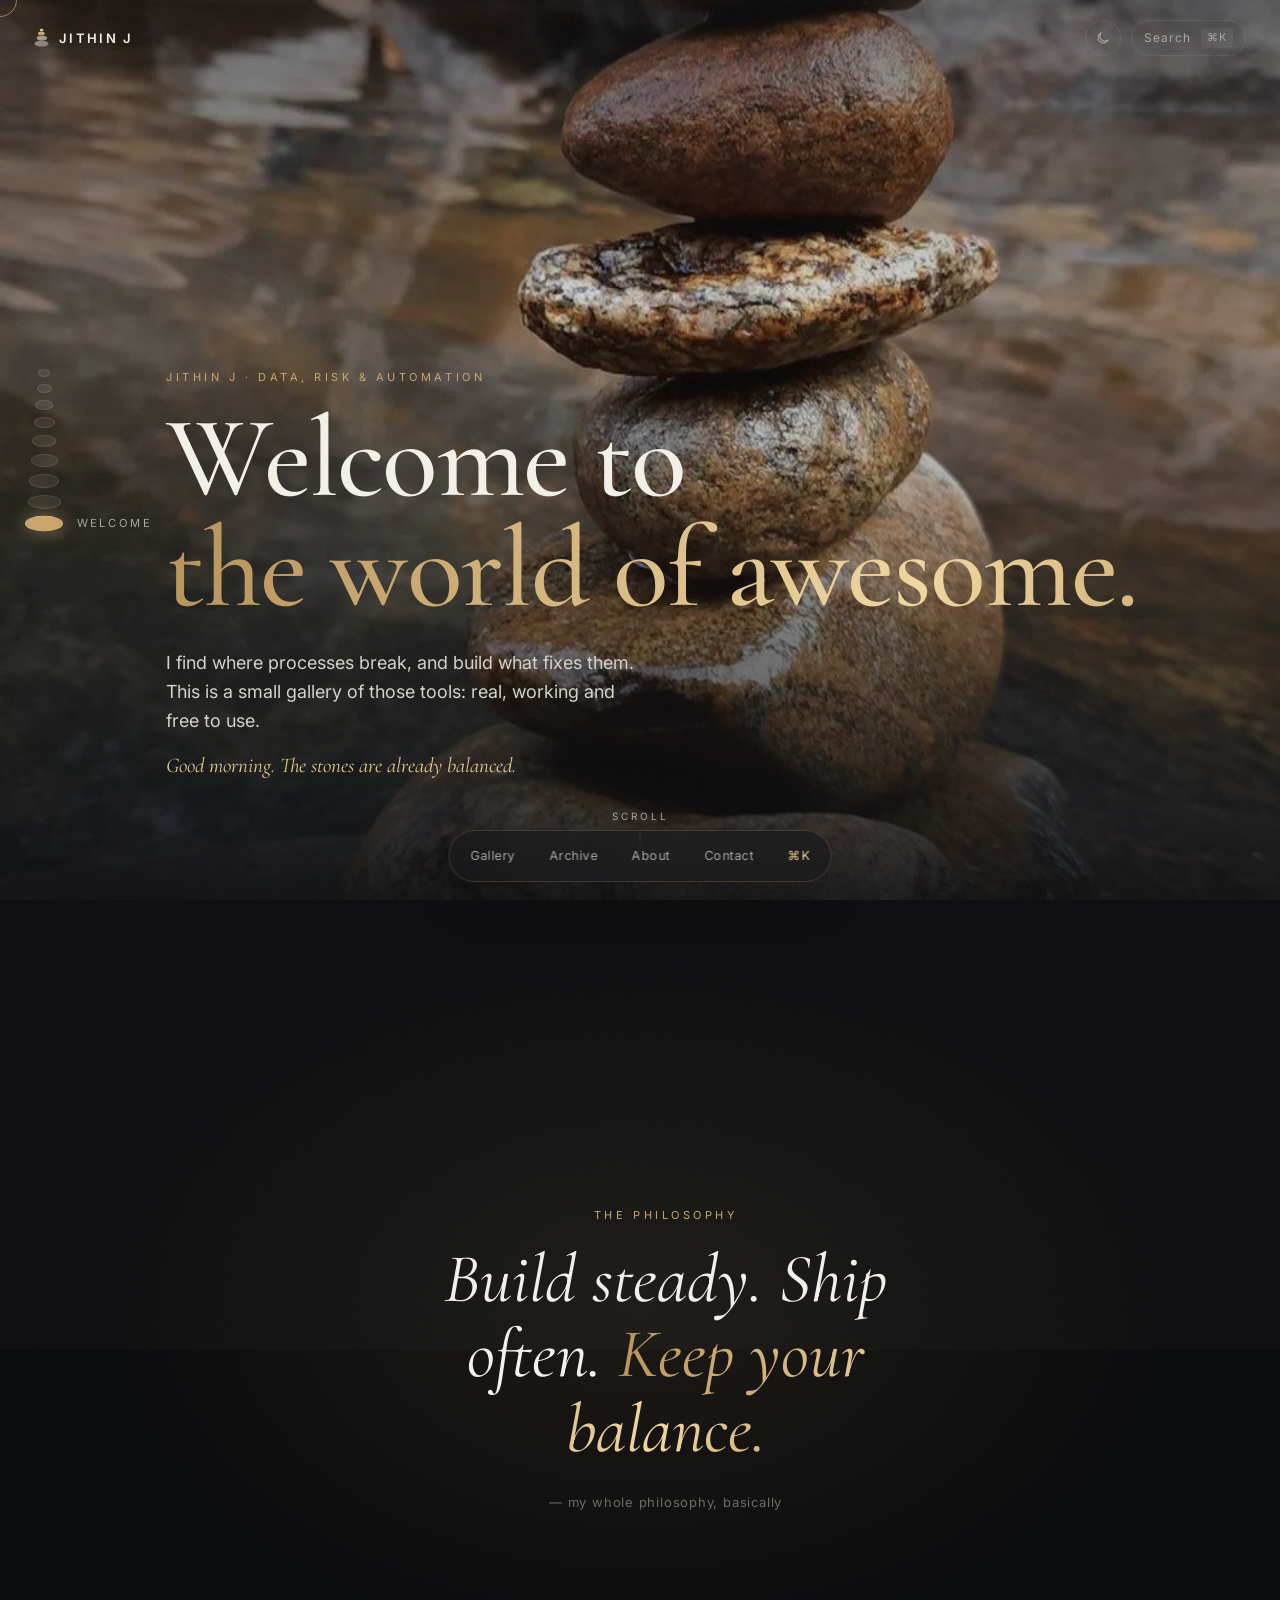
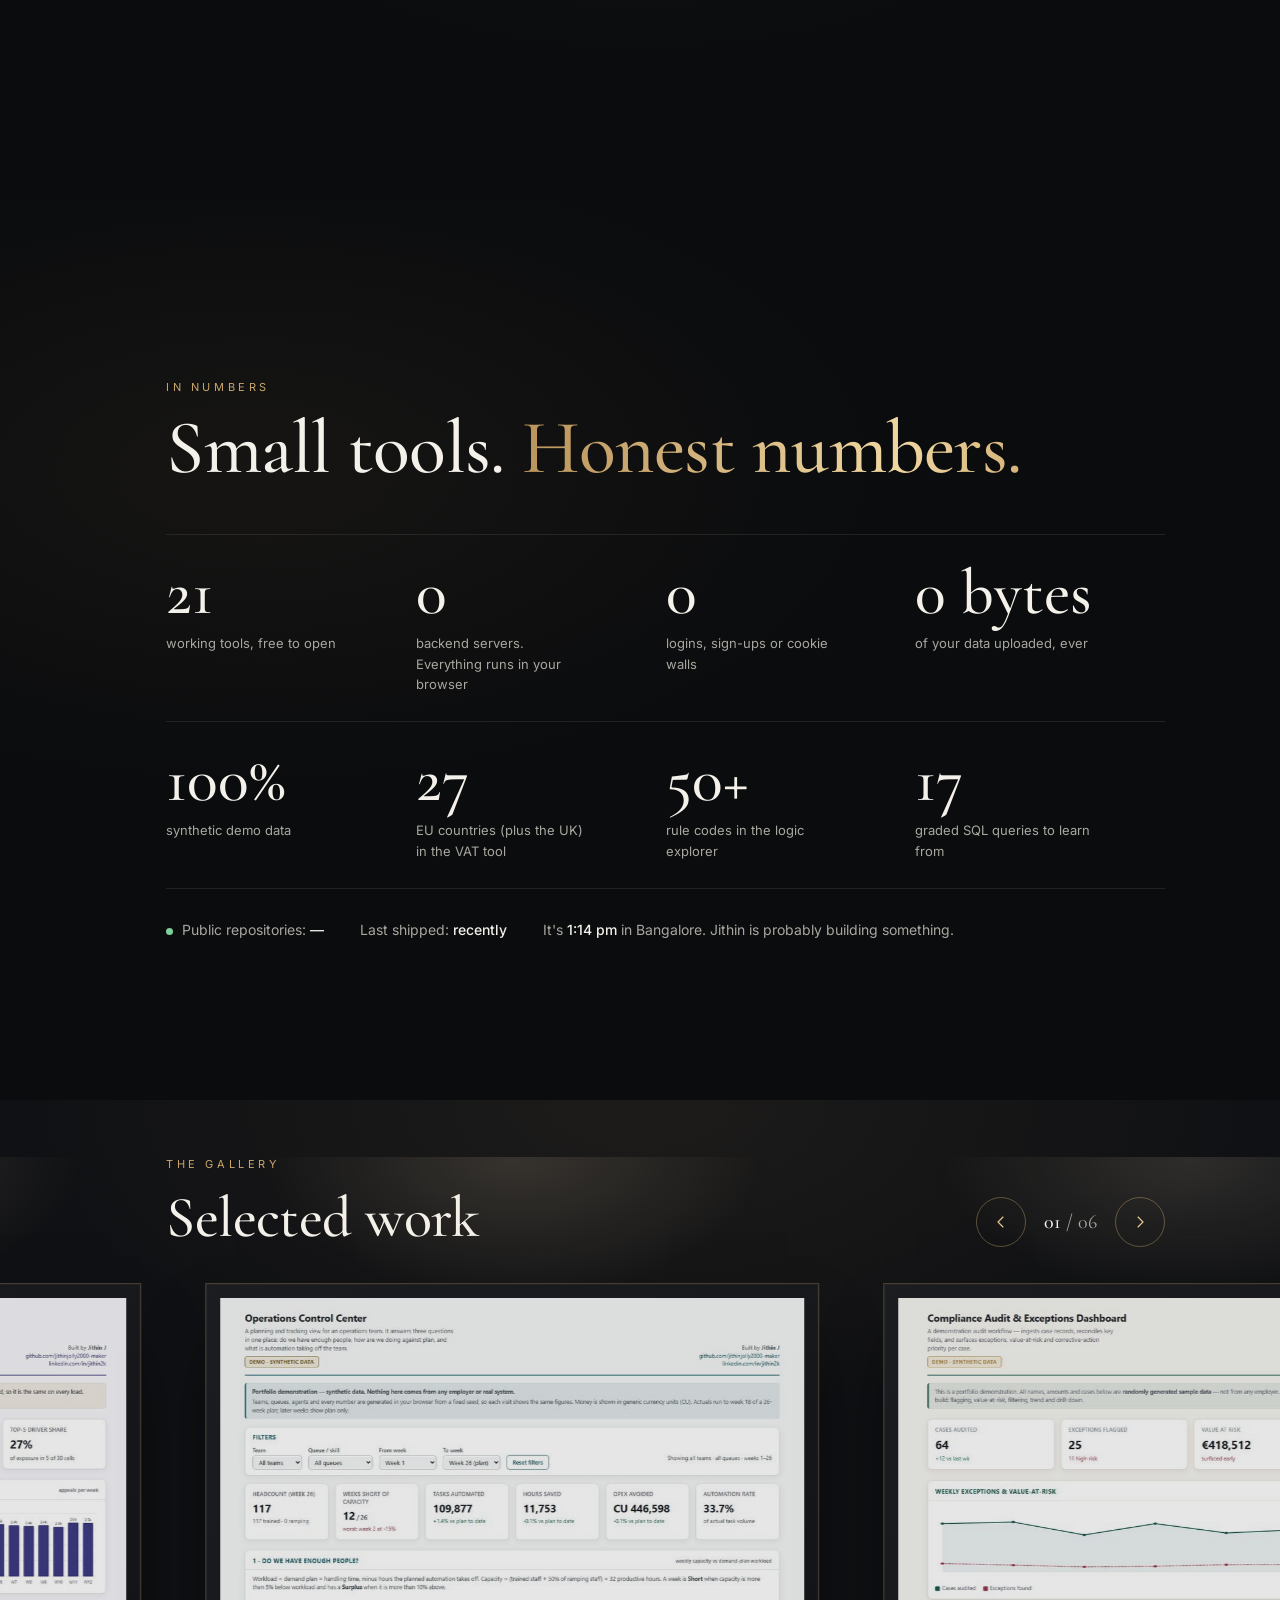
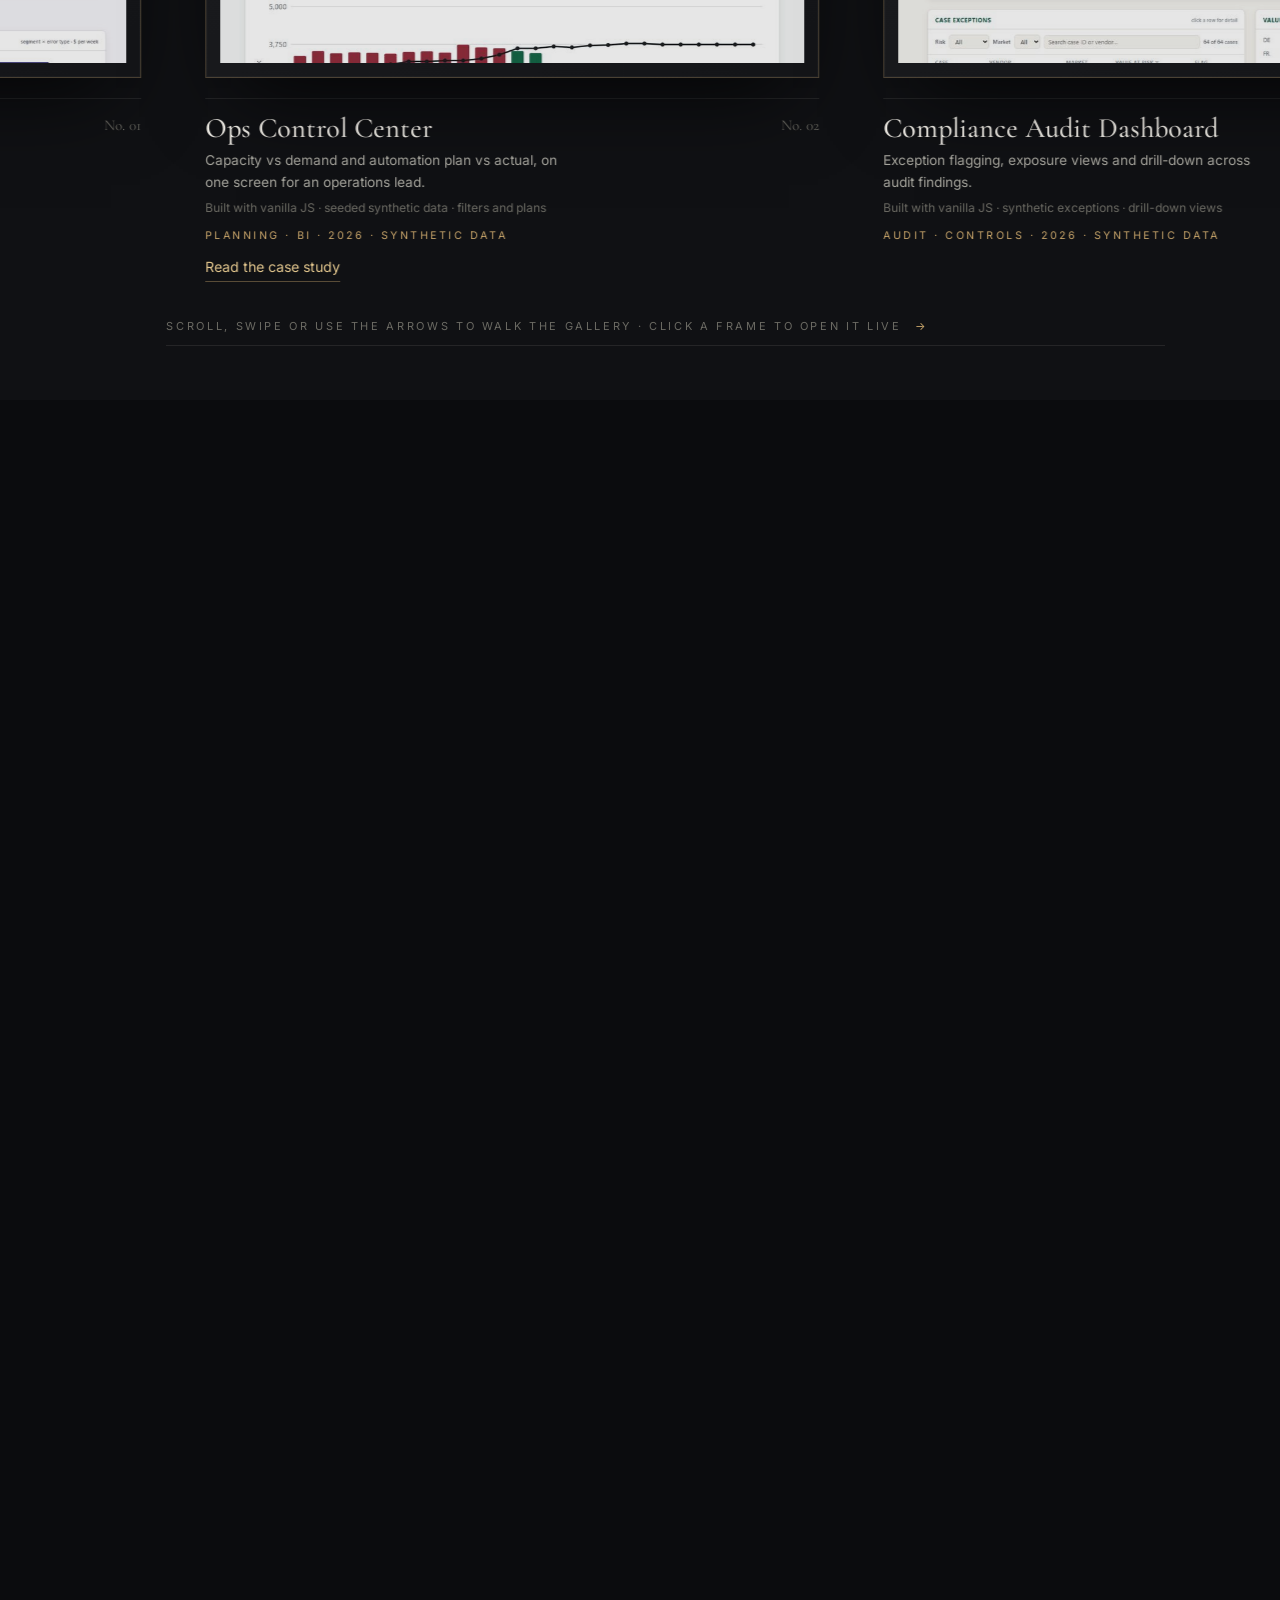
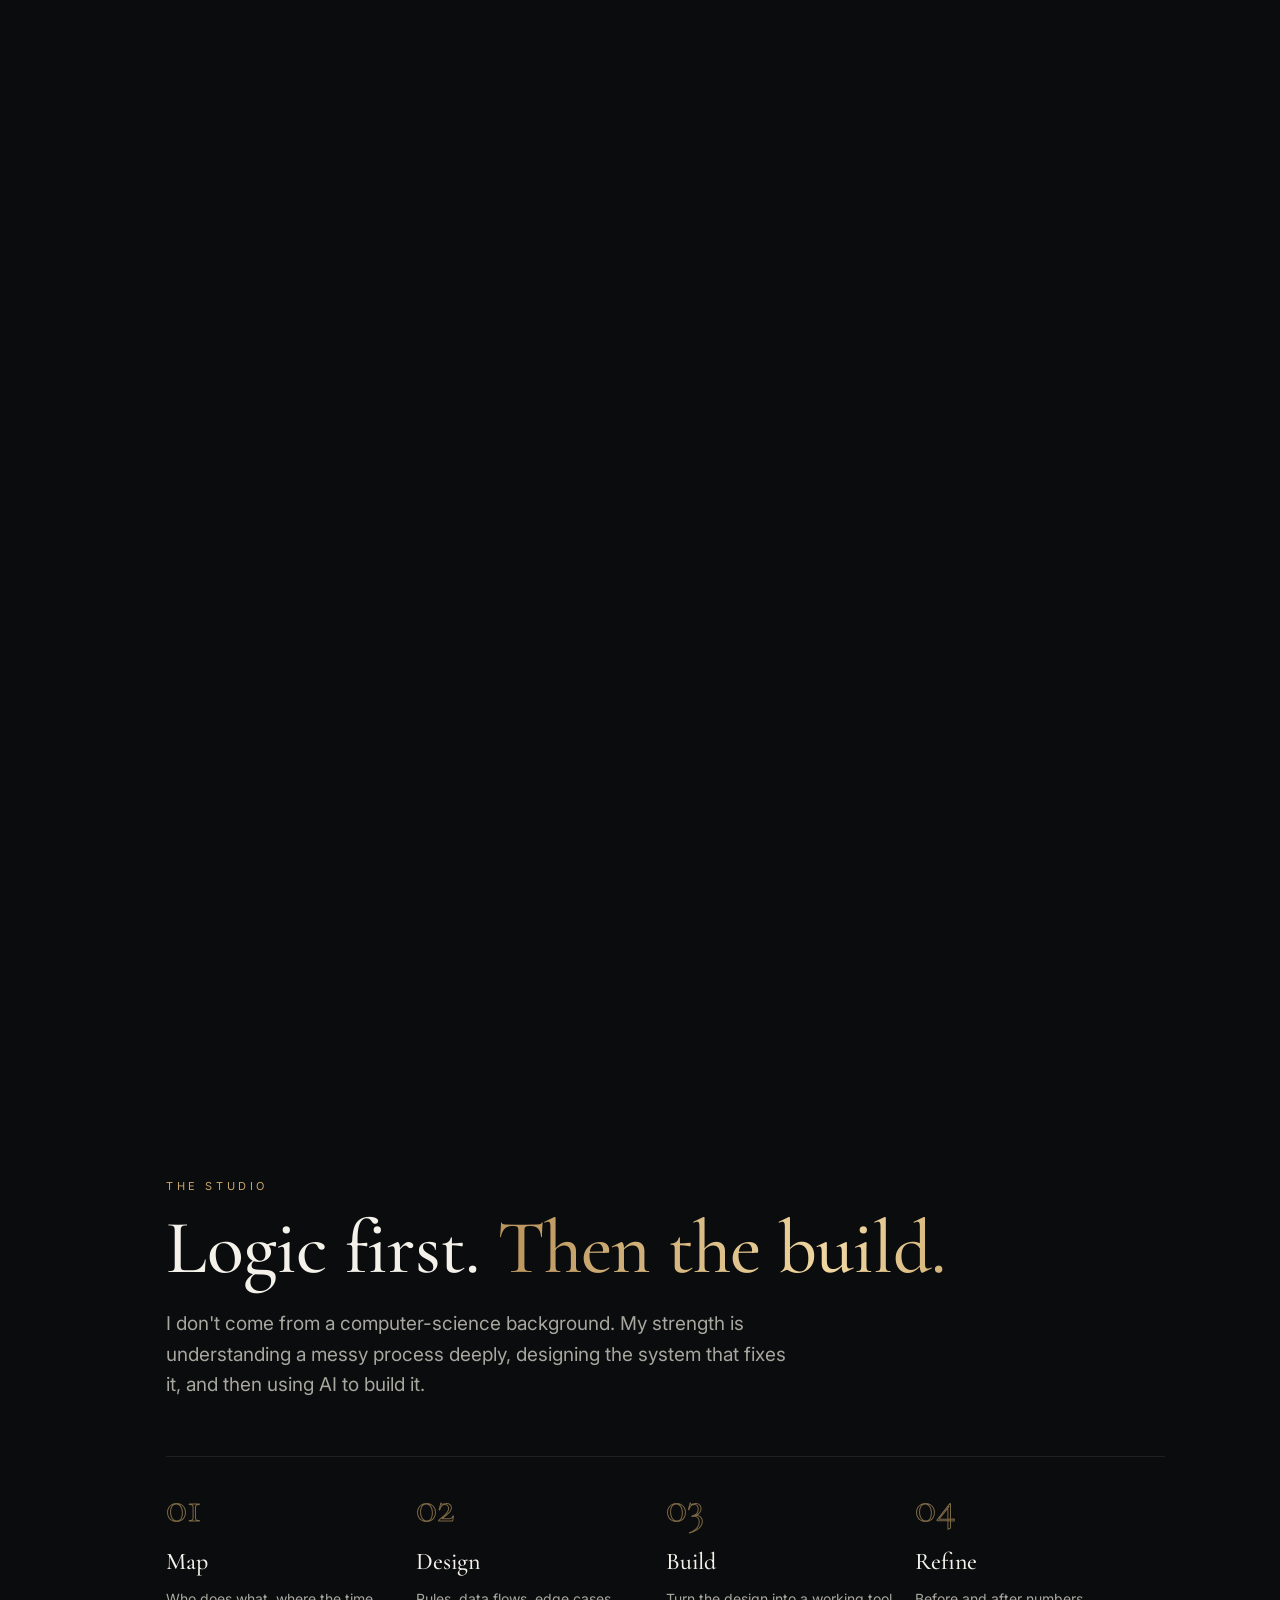
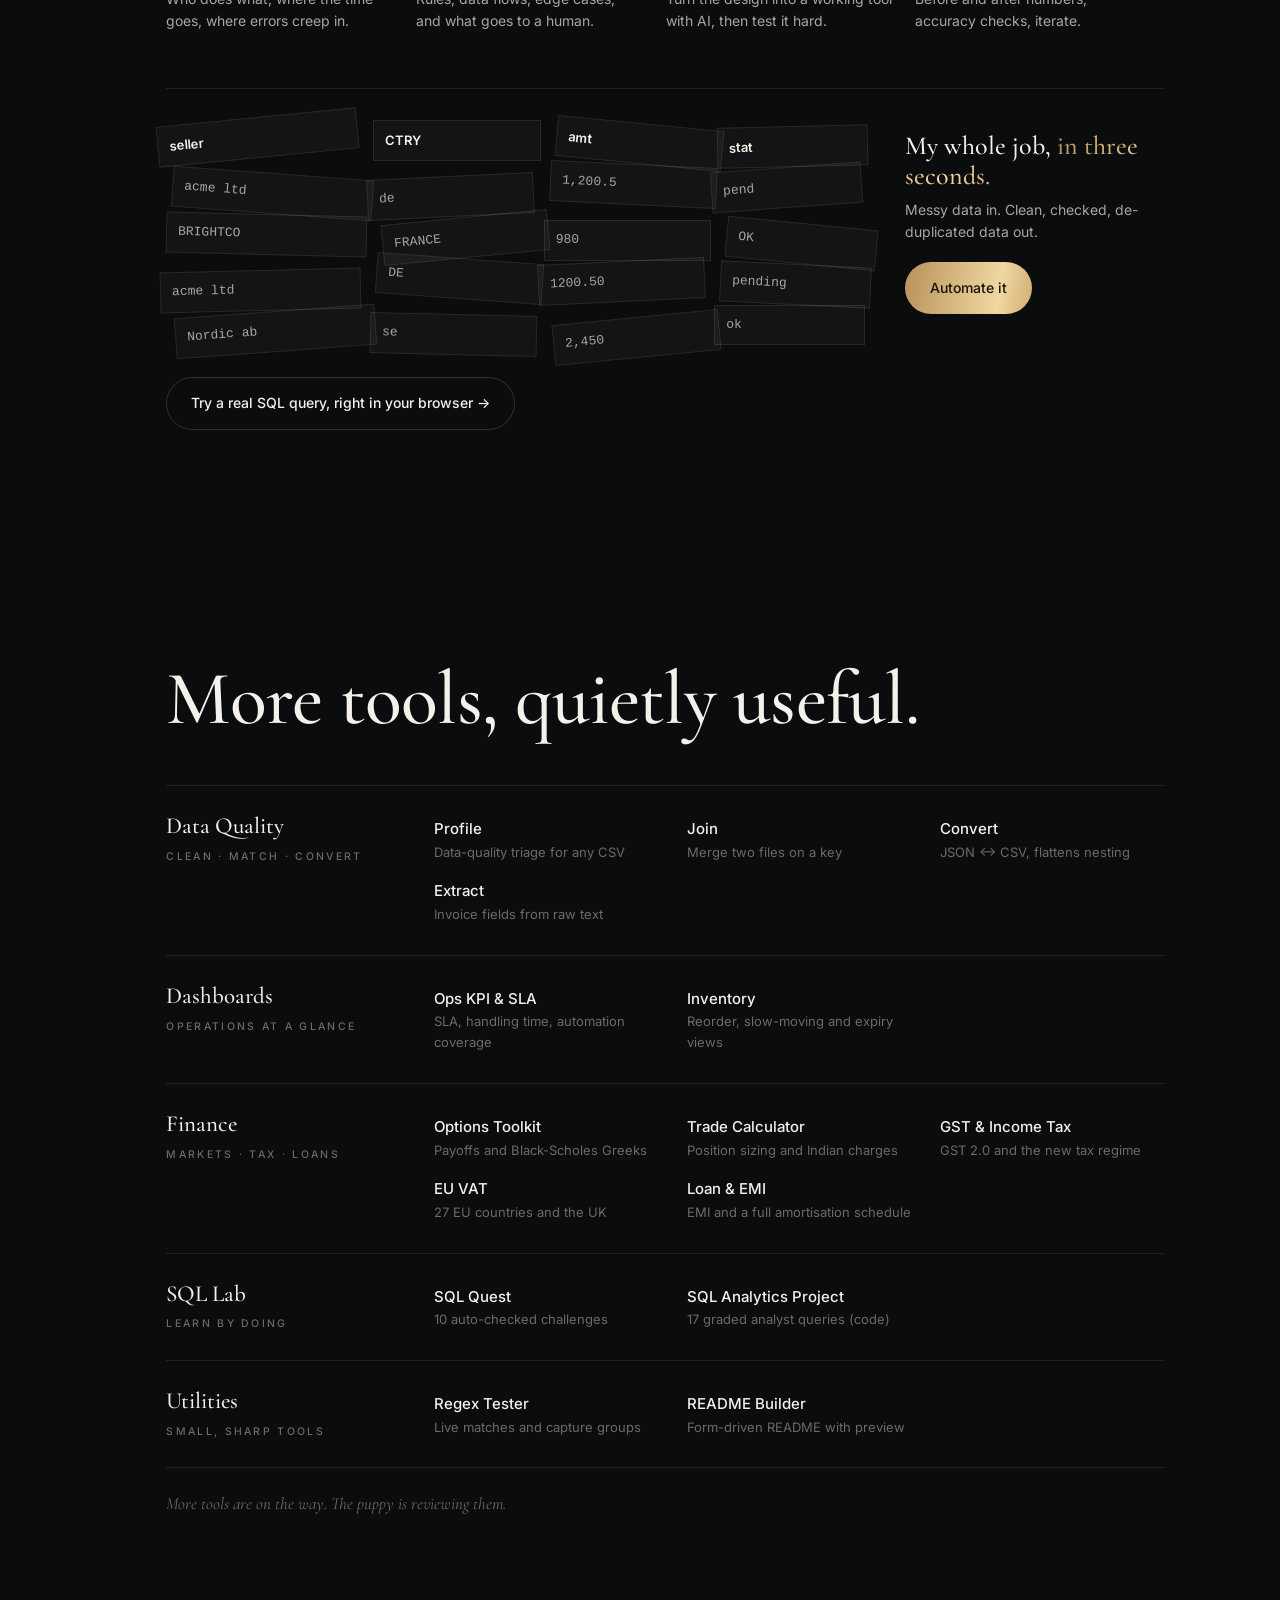
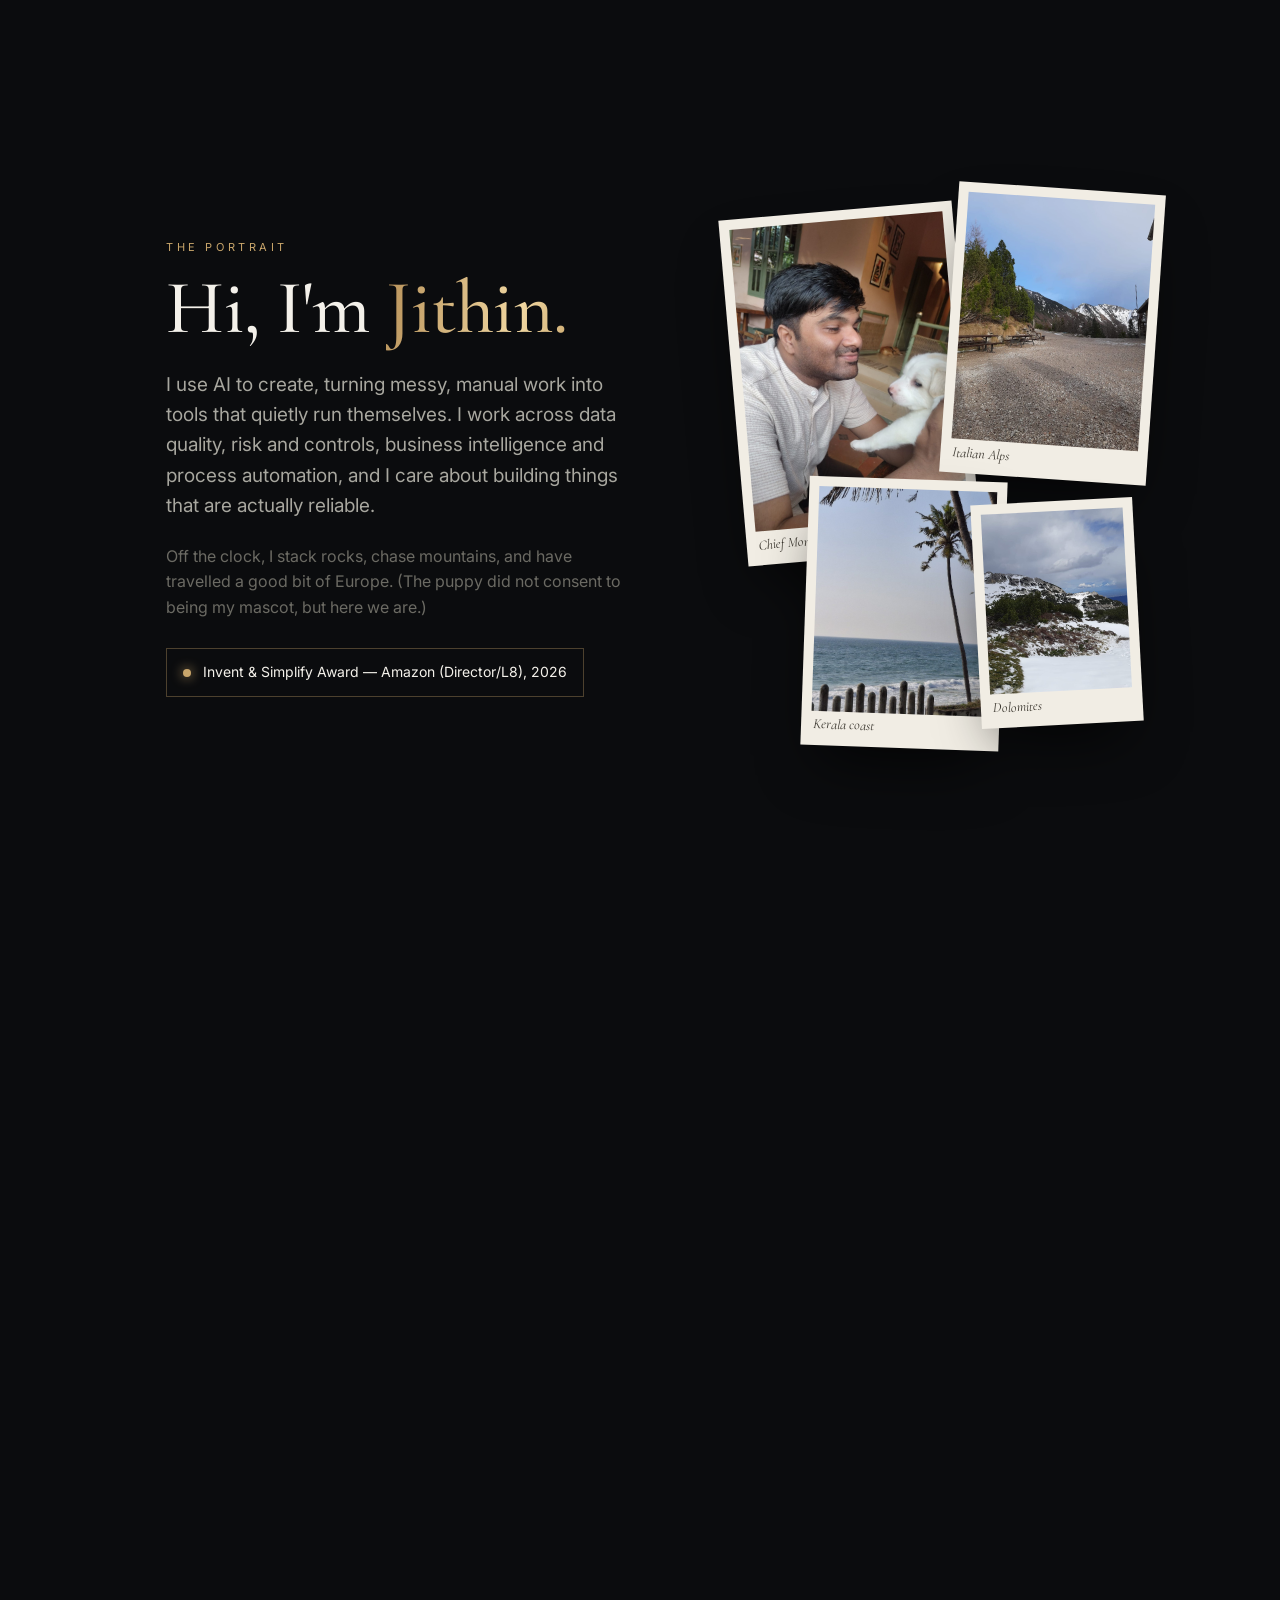
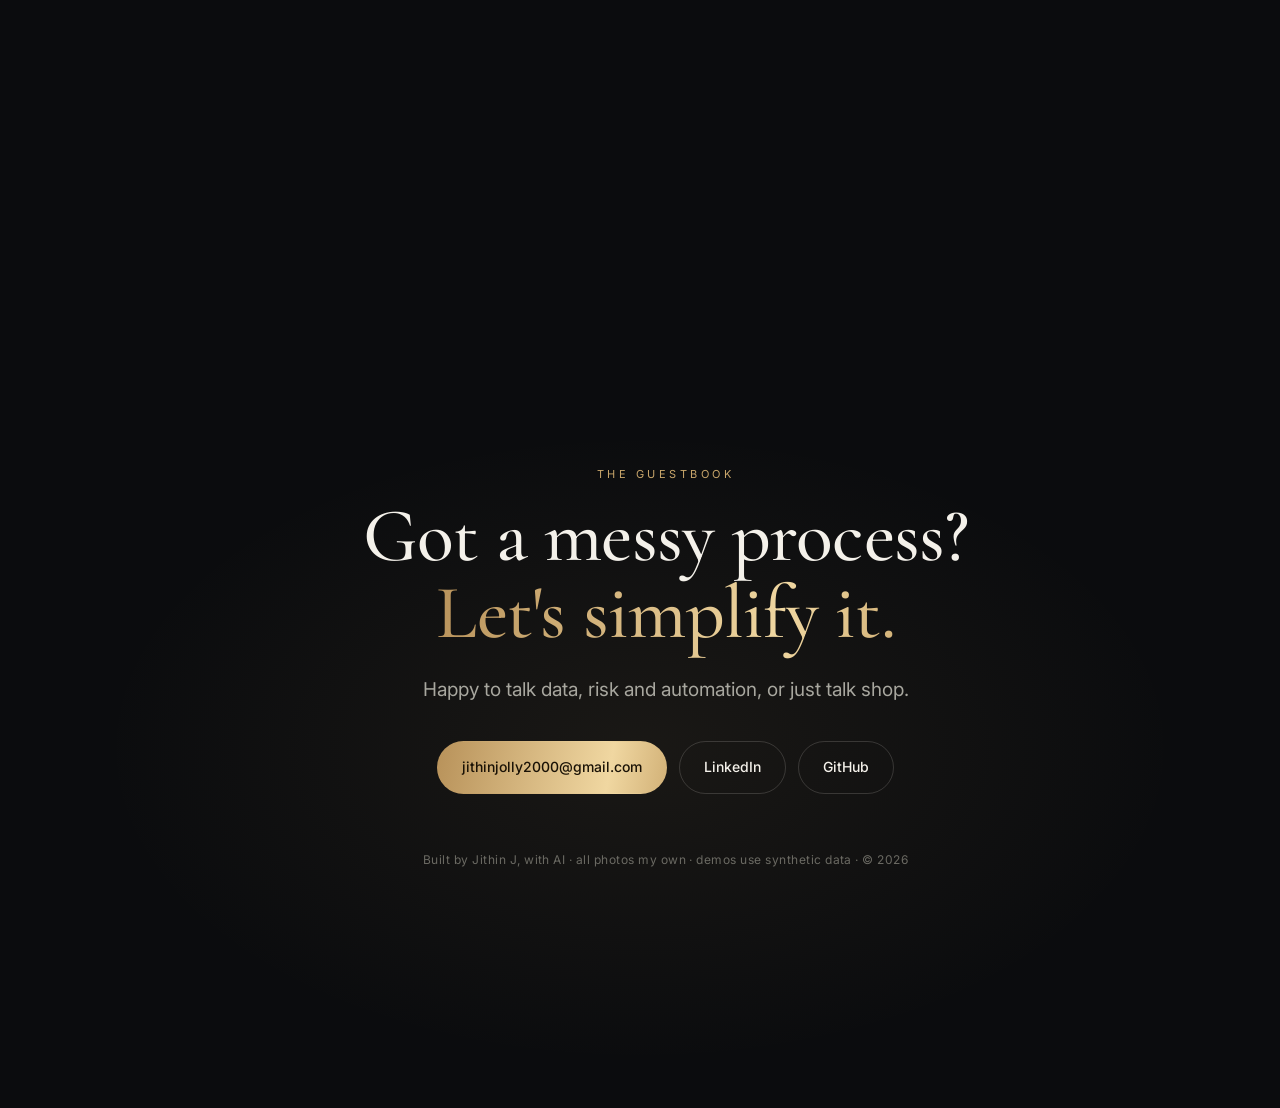
==== commit 69cfdb69: "Add three case studies, one-line identity and case-study links in the gallery" ====
--- a/index.html
+++ b/index.html
@@ -102,7 +102,7 @@
   /* gallery (horizontal room) */
   #gallery{display:block;padding:0;min-height:auto}
   .g-pin{position:relative;height:calc(var(--n,6) * 42vh + 100vh)}
-  .g-stage{position:sticky;top:0;height:100vh;overflow:hidden;display:flex;flex-direction:column;justify-content:center;padding-top:64px;background:radial-gradient(ellipse 80% 60% at 50% 0%,rgba(201,166,107,.07),transparent 60%),var(--bg2)}
+  .g-stage{position:sticky;top:0;height:100vh;overflow:hidden;display:flex;flex-direction:column;justify-content:center;padding-top:64px;padding-bottom:72px;background:radial-gradient(ellipse 80% 60% at 50% 0%,rgba(201,166,107,.07),transparent 60%),var(--bg2)}
   .g-head{padding:0 9vw 0 13vw;display:flex;justify-content:space-between;align-items:flex-end;gap:20px}
   .g-head h2.t{font-size:clamp(34px,4.6vw,58px)}
   .g-count{font-family:var(--serif);font-size:20px;color:var(--muted);white-space:nowrap}
@@ -115,7 +115,10 @@
   @keyframes nudge{0%,100%{transform:translateX(0)}50%{transform:translateX(7px)}}
   .g-count b{color:var(--ink);font-weight:500}
   .g-track{display:flex;gap:5vw;padding:4vh 9vw 0 13vw;will-change:transform}
-  .frame{flex:0 0 min(48vw,660px,calc((100vh - 360px) * 1.6));position:relative;cursor:pointer;text-align:left}
+  .fw{flex:0 0 min(48vw,660px,calc((100vh - 380px) * 1.6));display:flex;flex-direction:column}
+  .fw .case{align-self:flex-start;margin-top:12px;font-size:14px;color:var(--sand2);text-decoration:none;border-bottom:1px solid rgba(201,166,107,.4);padding-bottom:2px;transition:color .25s,border-color .25s}
+  .fw .case:hover{color:var(--ink);border-color:var(--ink)}
+  .frame{flex:none;width:100%;position:relative;cursor:pointer;text-align:left}
   .frame .spot{position:absolute;left:50%;top:-14vh;width:120%;height:60%;transform:translateX(-50%);background:radial-gradient(ellipse 50% 60% at 50% 0%,rgba(255,236,200,.13),transparent 70%);pointer-events:none}
   .frame .mat{position:relative;padding:14px;background:linear-gradient(145deg,#1c1d20,#141518);border:1px solid rgba(201,166,107,.28);box-shadow:0 40px 80px -30px rgba(0,0,0,.8),inset 0 0 0 1px rgba(244,241,234,.03);transition:transform .7s var(--ease),border-color .7s,box-shadow .7s}
   .frame:hover .mat,.frame:focus-visible .mat{transform:translateY(-8px);border-color:rgba(228,200,143,.7);box-shadow:0 60px 100px -30px rgba(0,0,0,.9),0 0 40px -10px rgba(201,166,107,.25)}
@@ -135,7 +138,7 @@
     .g-head,.g-hint{padding-left:24px;padding-right:24px}
     .g-track{overflow-x:auto;scroll-snap-type:x mandatory;padding:4vh 24px 10px;transform:none!important;scrollbar-width:none}
     .g-track::-webkit-scrollbar{display:none}
-    .frame{flex-basis:84vw;scroll-snap-align:center}.g-bar{display:none}
+    .fw{flex-basis:84vw;scroll-snap-align:center}.g-bar{display:none}
   }
 
   /* studio (how I work) */
@@ -328,7 +331,7 @@
     <div class="inner">
       <div class="eyebrow">Jithin J · data, risk &amp; automation</div>
       <h1><span>Welcome to</span><span class="gold">the world of awesome.</span></h1>
-      <p class="sub">A small gallery of the tools I build: real, working and free to use. Scroll slowly; each stone is a room.</p>
+      <p class="sub">I find where processes break, and build what fixes them. This is a small gallery of those tools: real, working and free to use.</p>
       <p class="greet" id="greet"></p>
     </div>
     <div class="cue">scroll</div>
@@ -497,10 +500,12 @@
 
   var quips=["Warning: may cause a sudden urge to find root causes.","Side effects include knowing exactly how many people you need.","Auditors hate this one simple dashboard.","Fifty rules walked into a bar. None of them overlapped.","Finds the one row that ruined your Friday.","SELECT * FROM fun WHERE boring = false;"];
   var built=["Built with vanilla JS · seeded synthetic data · in-browser charts","Built with vanilla JS · seeded synthetic data · filters and plans","Built with vanilla JS · synthetic exceptions · drill-down views","Built with vanilla JS · 50+ rule codes · live rule tester","Built with vanilla JS · runs locally · nothing is uploaded","Built with SQL.js (SQLite in WebAssembly) · vendored, offline-ready"];
+  var cases={"appeals-risk-exposure-model":"appeals-risk-model","ops-control-center":"ops-control-center","csv-reconciliation-tool":"reconcile"};
   /* ---------- gallery frames ---------- */
   $("gtrack").innerHTML=featured.map(function(x,i){
-    return '<button class="frame" type="button" data-s="'+x.s+'" data-n="'+x.n+'" data-k="'+x.k+'"><div class="spot"></div><div class="mat"><div class="quip">'+quips[i]+'</div><img src="work/'+x.s+'.jpg" alt="'+x.n+' — screenshot" width="960" height="600" loading="lazy"></div>'+
-      '<div class="placard"><div><h3>'+x.n+'</h3><p>'+x.d+'</p><div class="tech">'+built[i]+'</div><div class="cat">'+x.k+' · 2026 · synthetic data</div></div><div class="no">No. '+pad(i+1)+'</div></div></button>';
+    var cs=cases[x.s];
+    return '<div class="fw"><button class="frame" type="button" data-s="'+x.s+'" data-n="'+x.n+'" data-k="'+x.k+'"><div class="spot"></div><div class="mat"><div class="quip">'+quips[i]+'</div><img src="work/'+x.s+'.jpg" alt="'+x.n+' — screenshot" width="960" height="600" loading="lazy"></div>'+
+      '<div class="placard"><div><h3>'+x.n+'</h3><p>'+x.d+'</p><div class="tech">'+built[i]+'</div><div class="cat">'+x.k+' · 2026 · synthetic data</div></div><div class="no">No. '+pad(i+1)+'</div></div></button>'+(cs?'<a class="case" href="case/'+cs+'.html">Read the case study</a>':'')+'</div>';
   }).join("");
   $("gtot").textContent=pad(featured.length);
   $("gpin").style.setProperty("--n",featured.length);
@@ -615,6 +620,7 @@
   var entries=chapters.map(function(c){return {t:c.dataset.name,g:"Room",go:function(){c.scrollIntoView({behavior:reduce?"auto":"smooth"});}};});
   featured.forEach(function(x){entries.push({t:x.n,g:"Gallery",go:function(){openDemo(x.s,x.n,x.k);}});});
   colls.forEach(function(c){c.t.forEach(function(t){entries.push({t:t[0]+" — "+t[1],g:c.h,go:function(){openDemo(t[2],t[0],c.h,!!t[3]);}});});});
+  [["Appeals Risk & Exposure Model","appeals-risk-model"],["Ops Control Center","ops-control-center"],["Reconcile","reconcile"]].forEach(function(c){ entries.push({t:c[0]+" (case study)",g:"Case study",go:function(){location.href="case/"+c[1]+".html";}}); });
   entries.push({t:"Email Jithin",g:"Contact",go:function(){location.href="mailto:jithinjolly2000@gmail.com";}});
   entries.push({t:"LinkedIn",g:"Contact",go:function(){window.open("https://www.linkedin.com/in/jithin2k","_blank","noopener");}});
   function draw(){
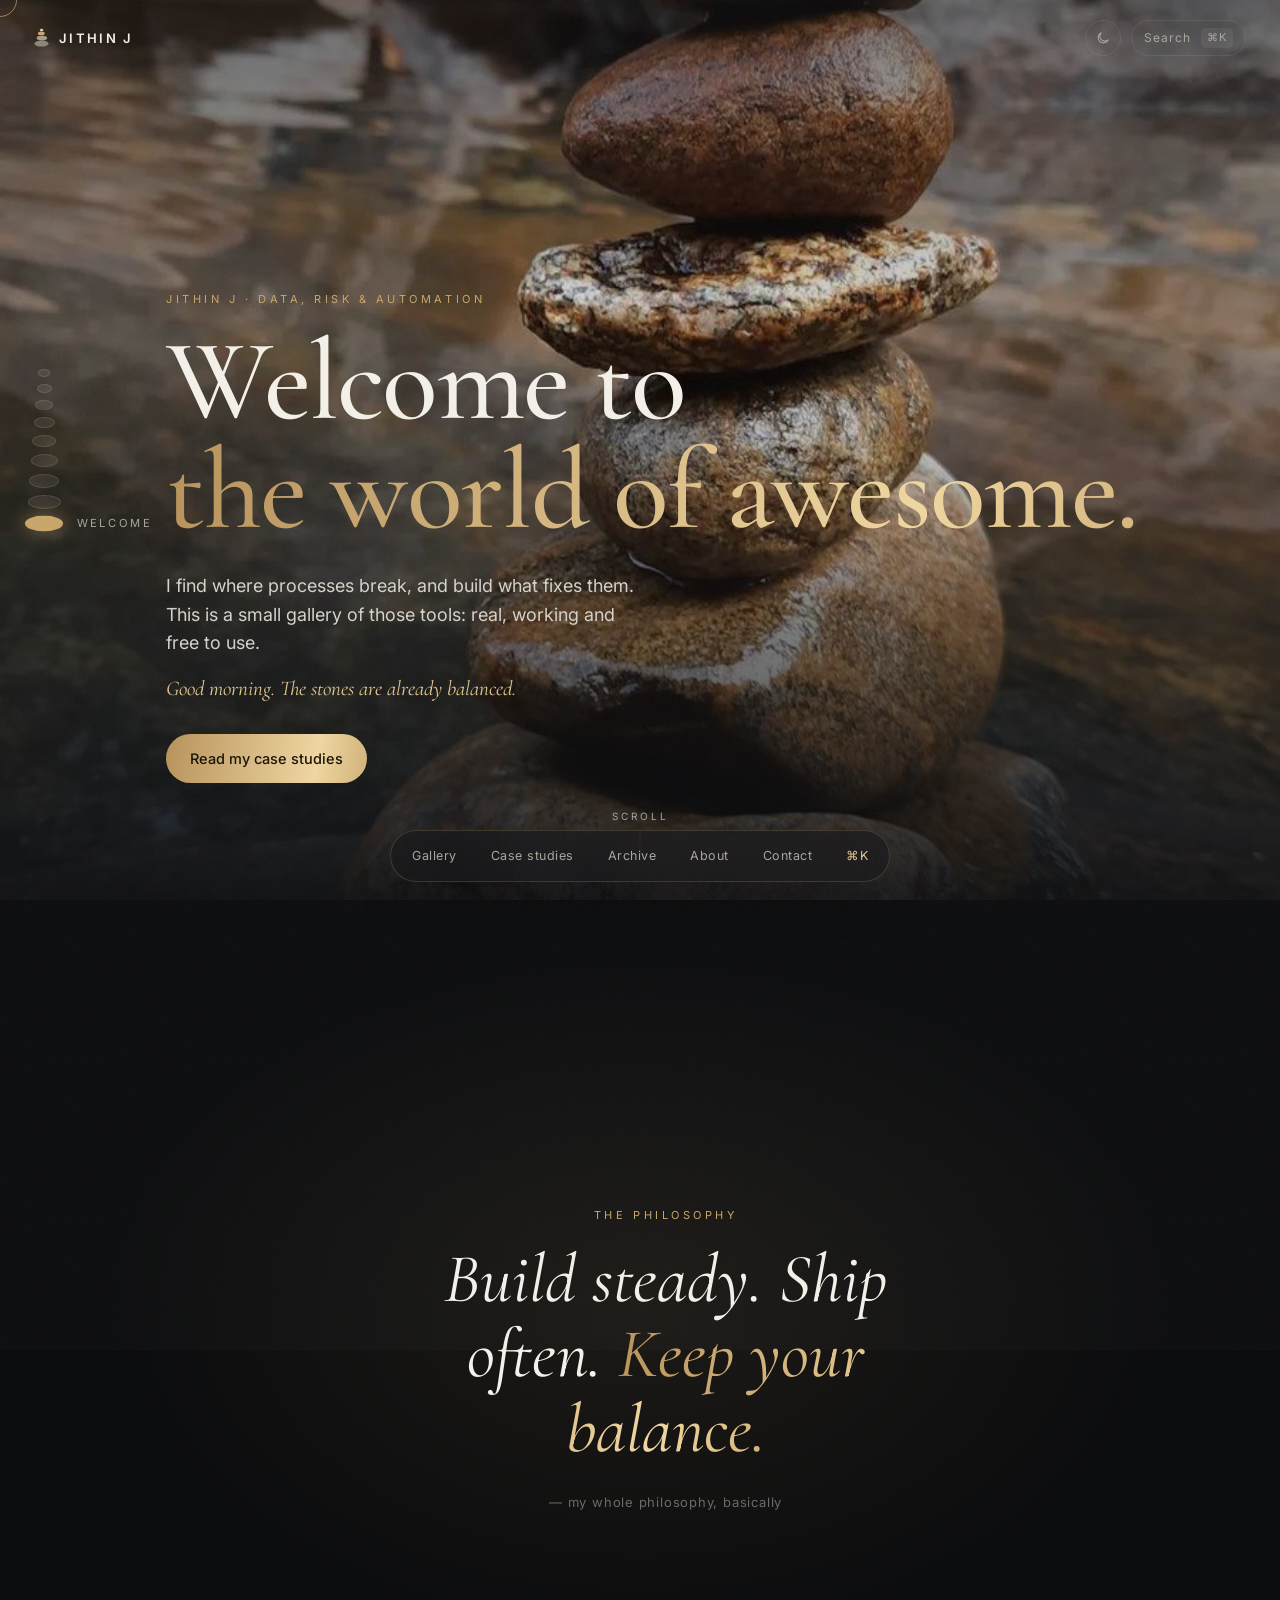
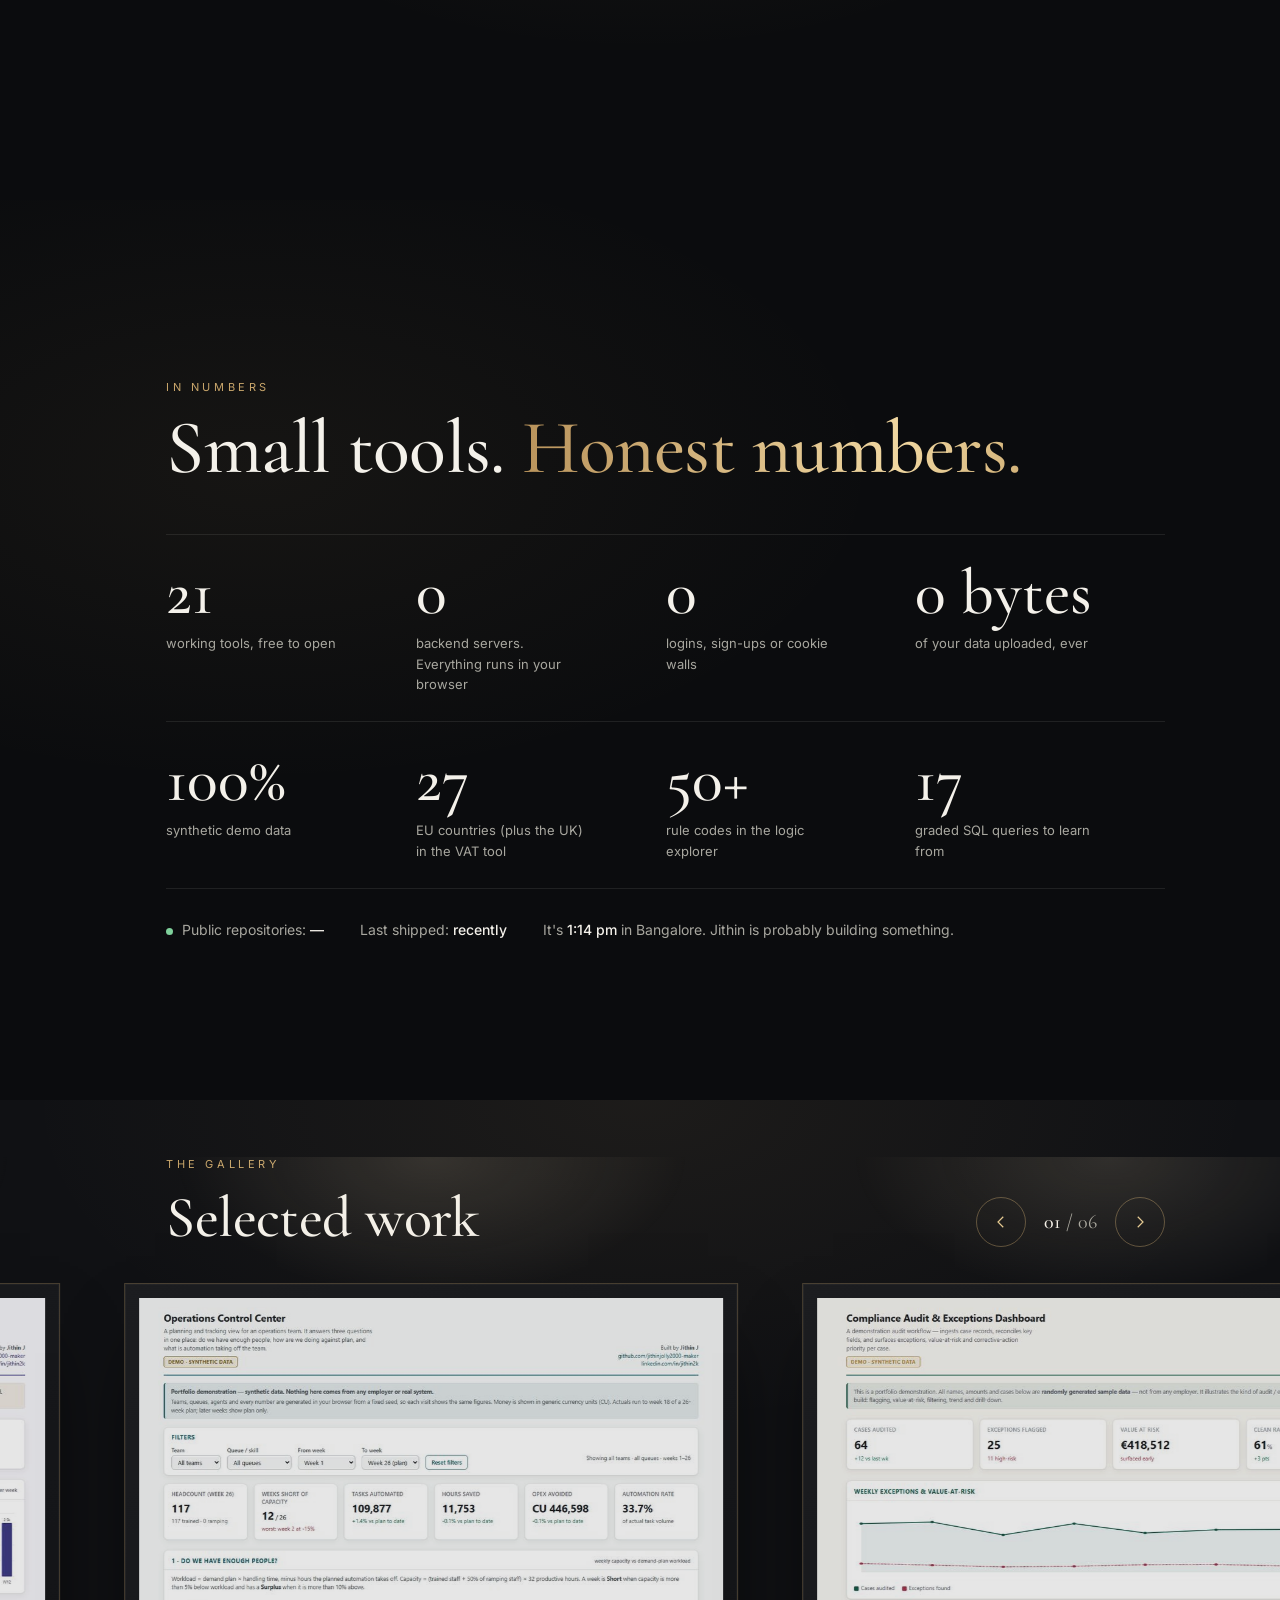
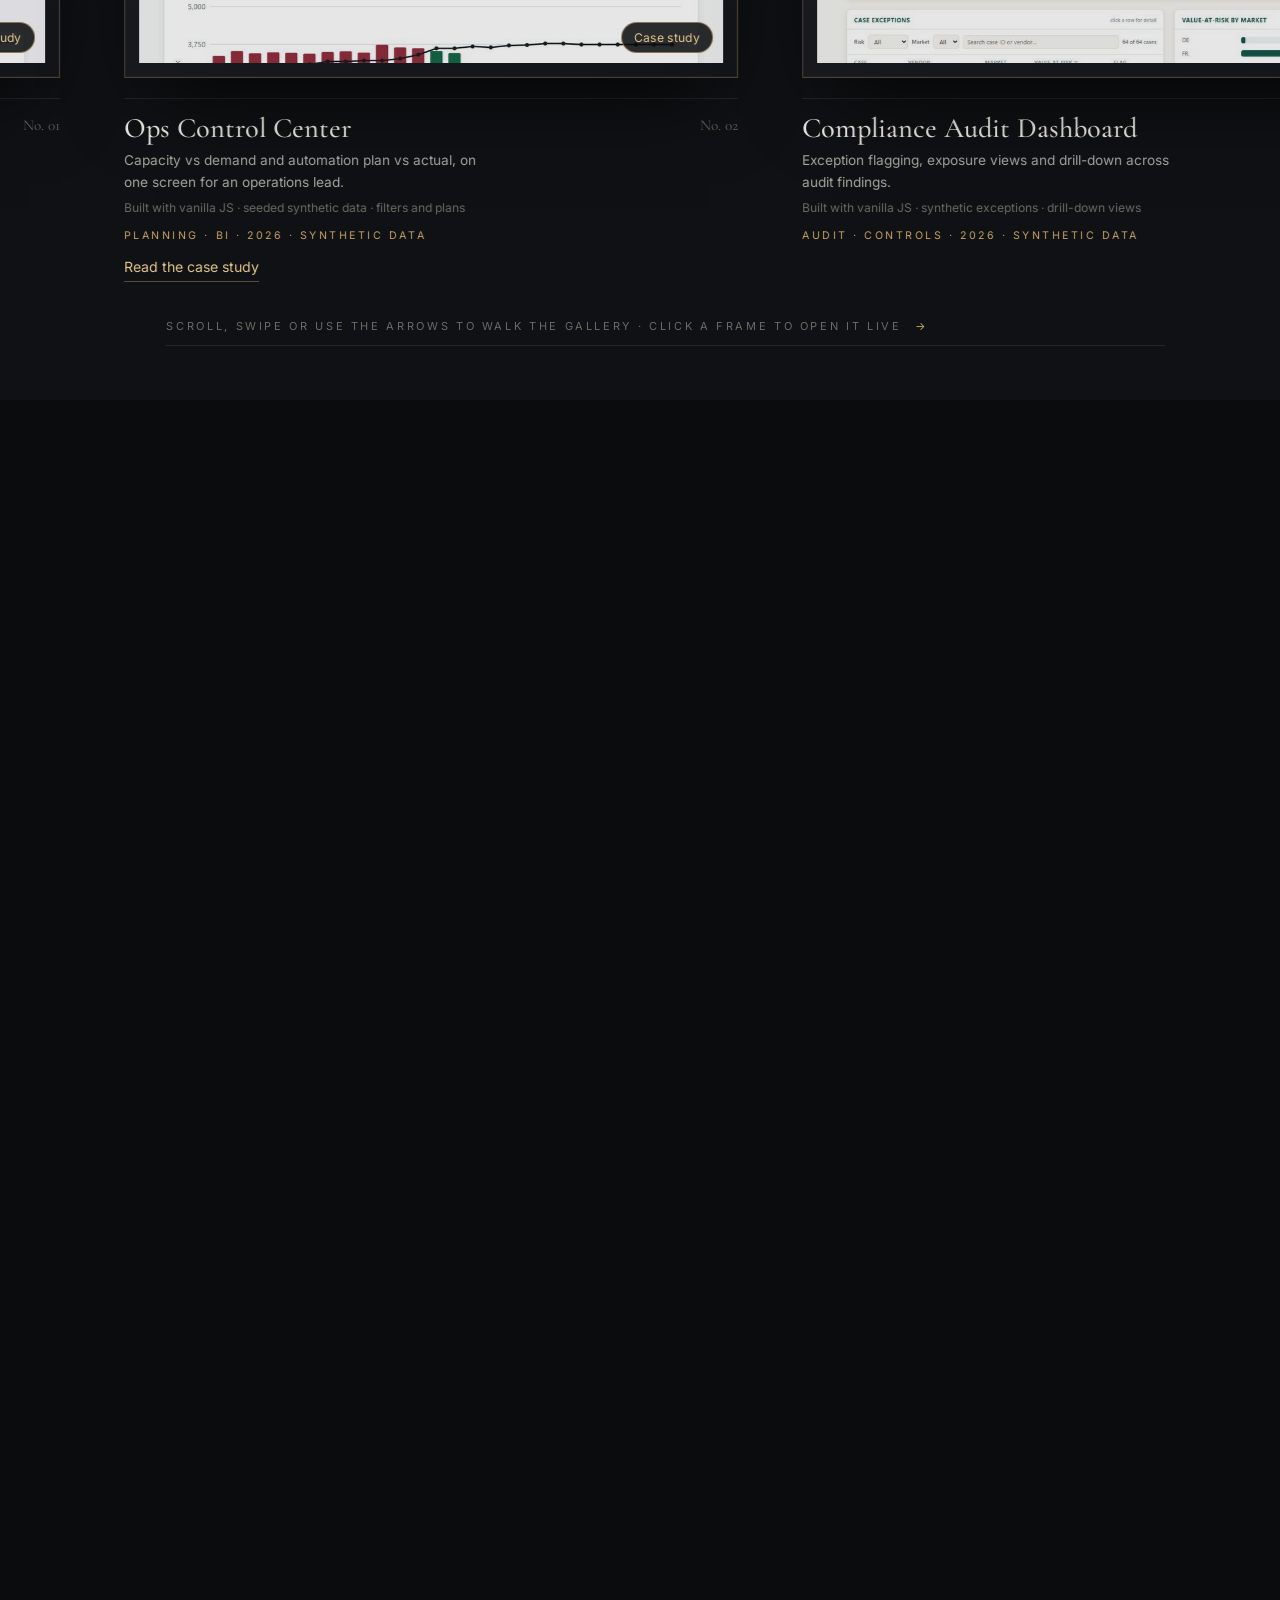
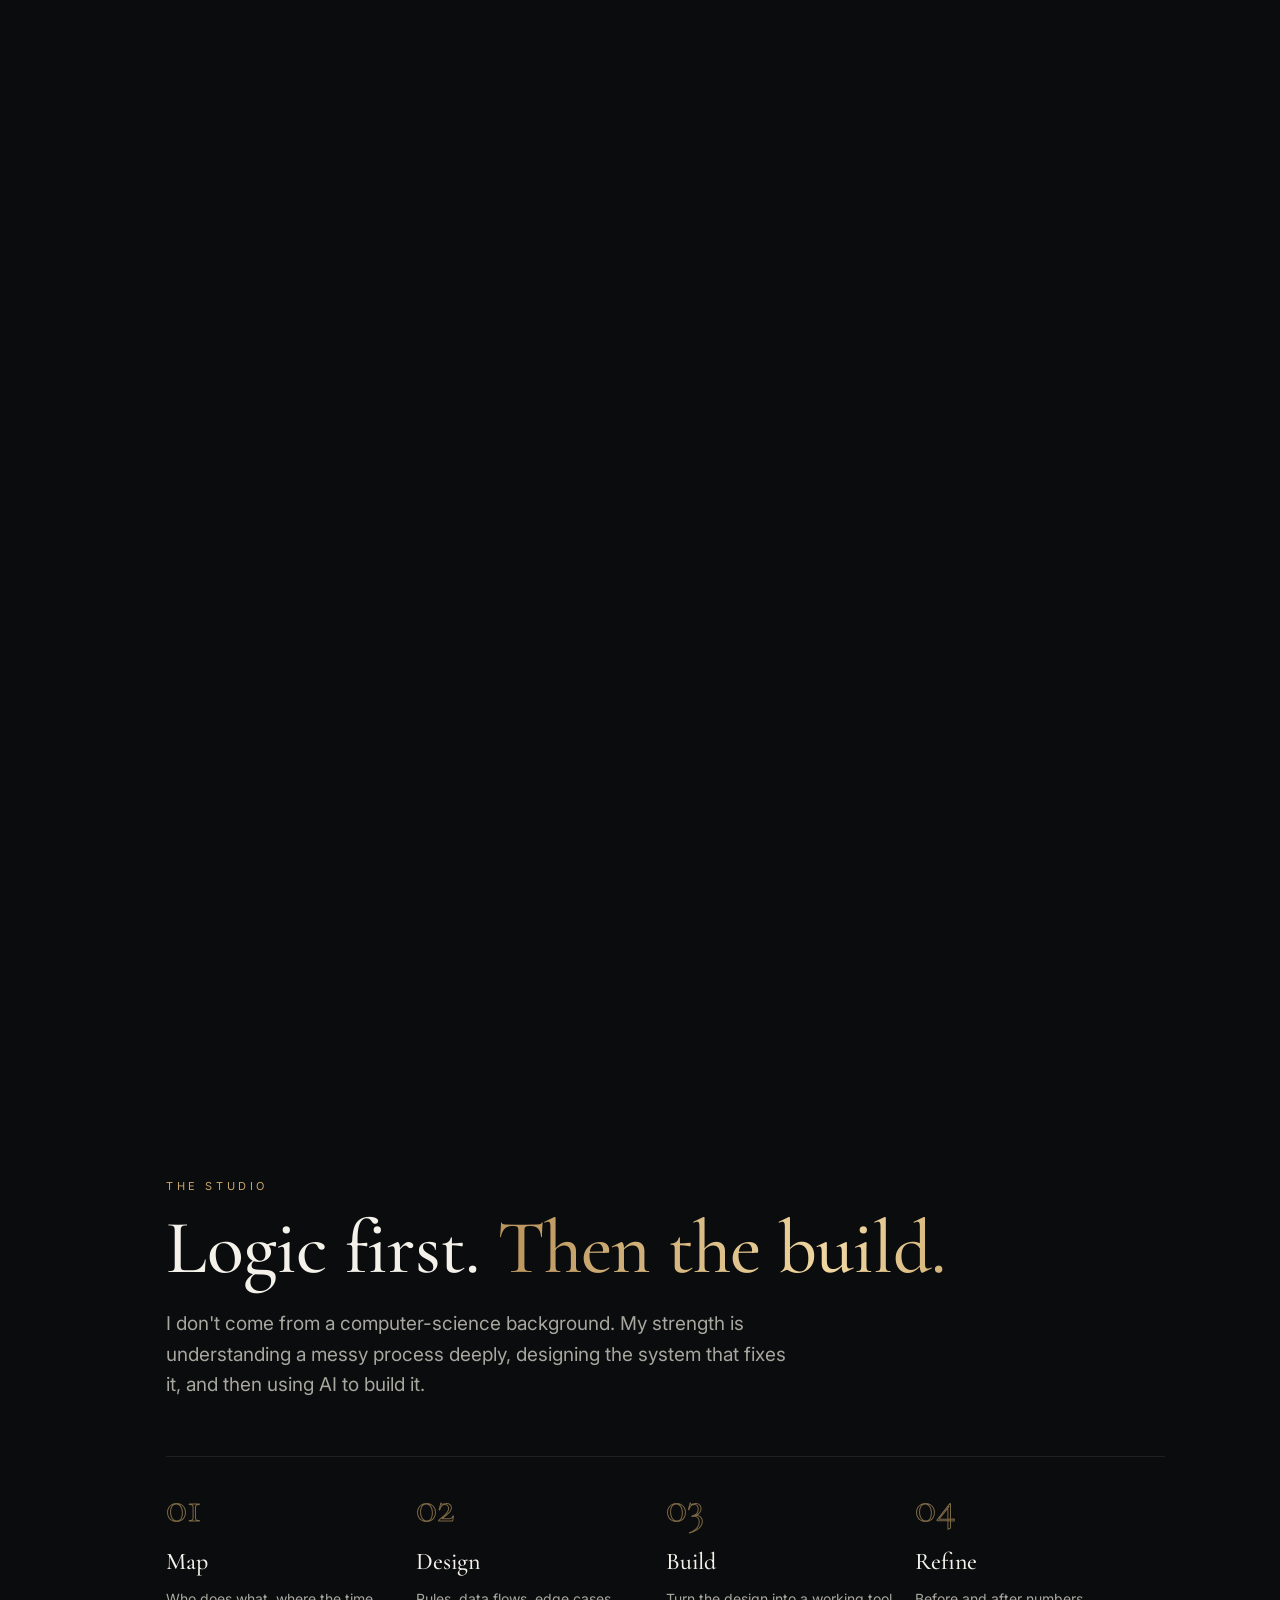
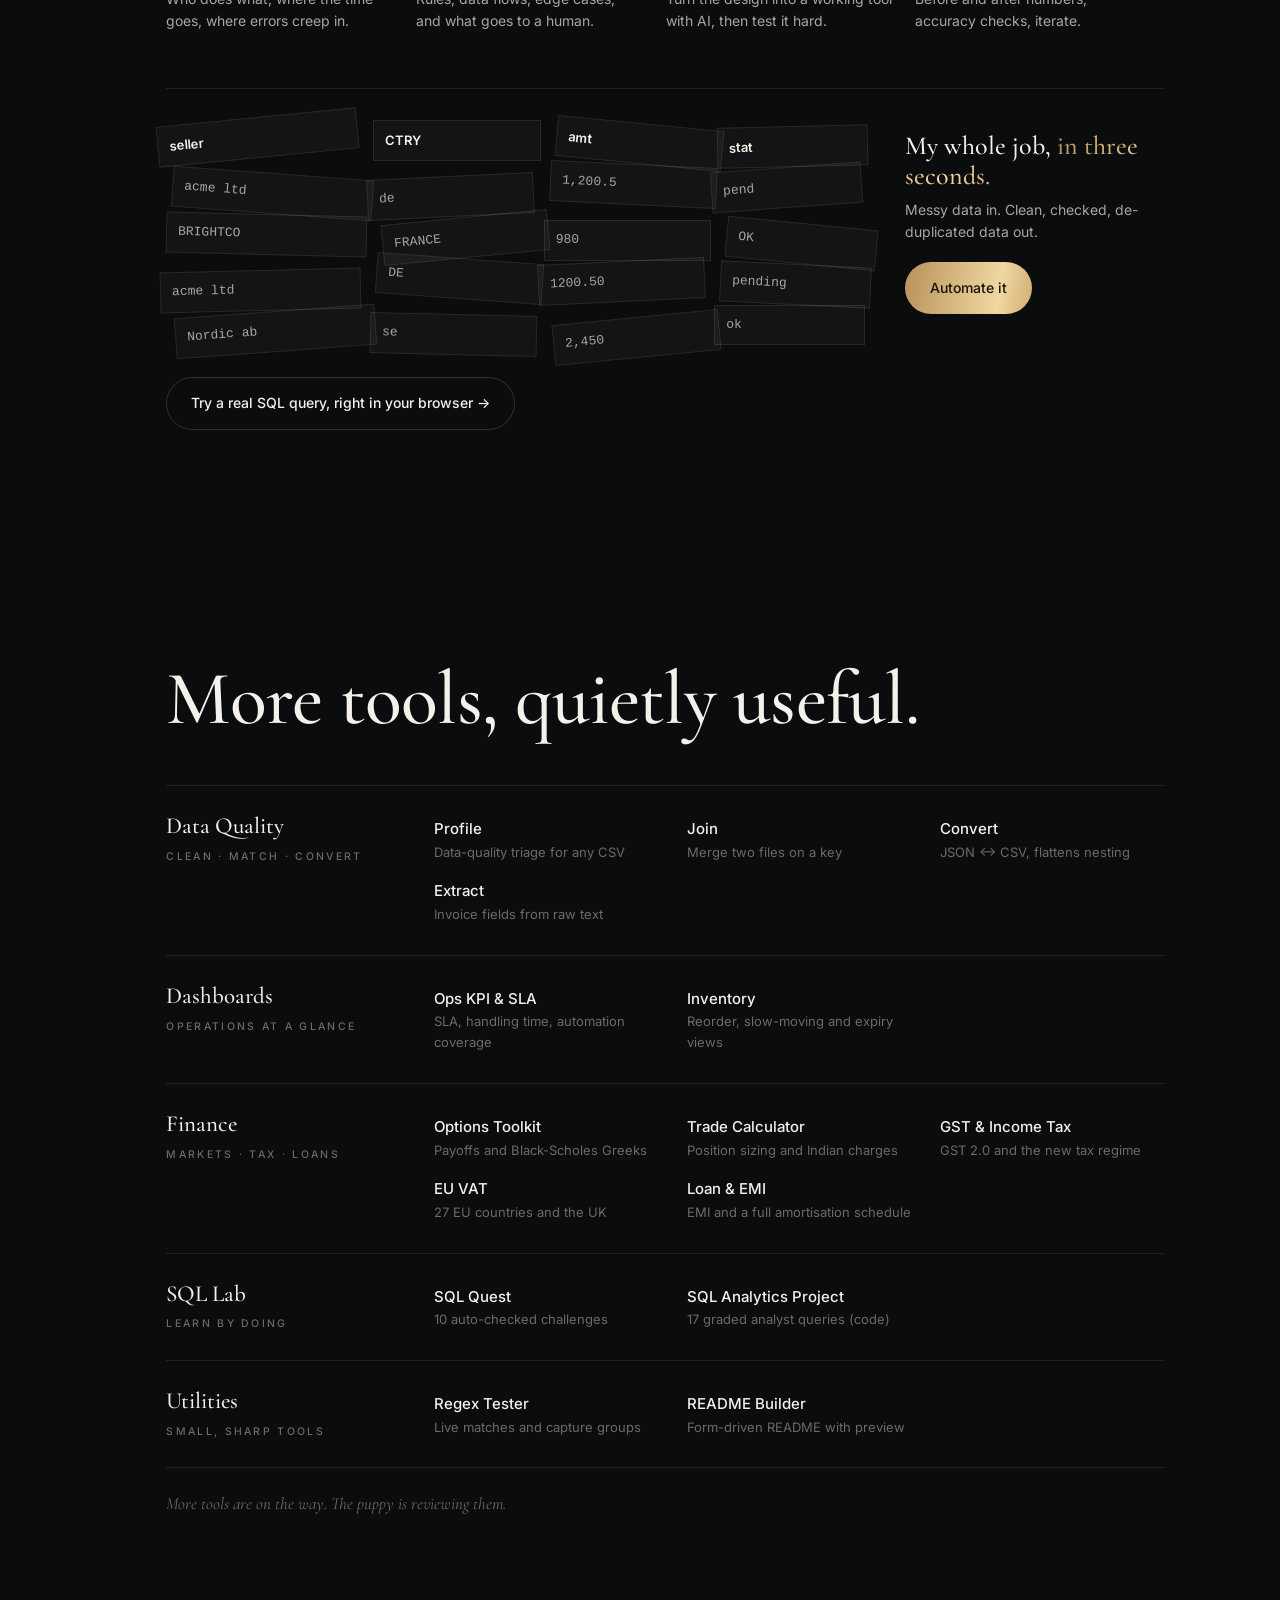
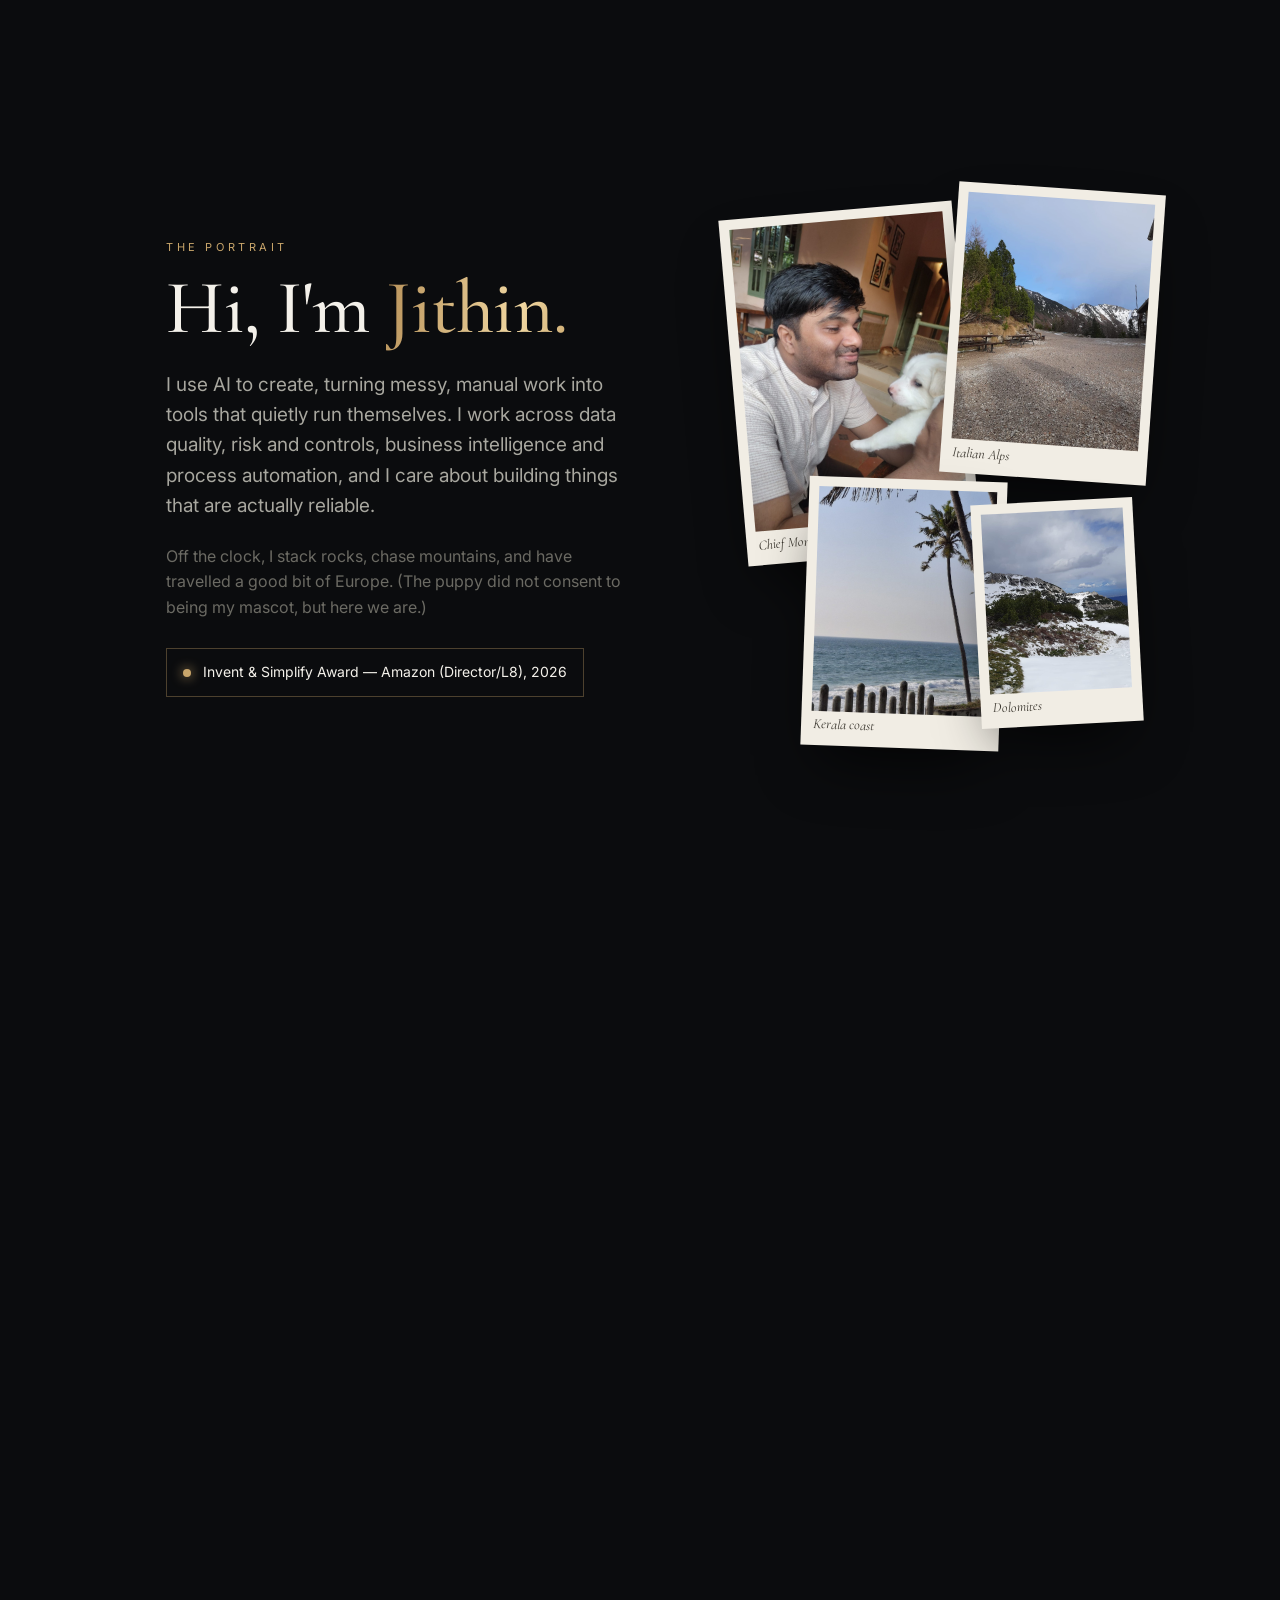
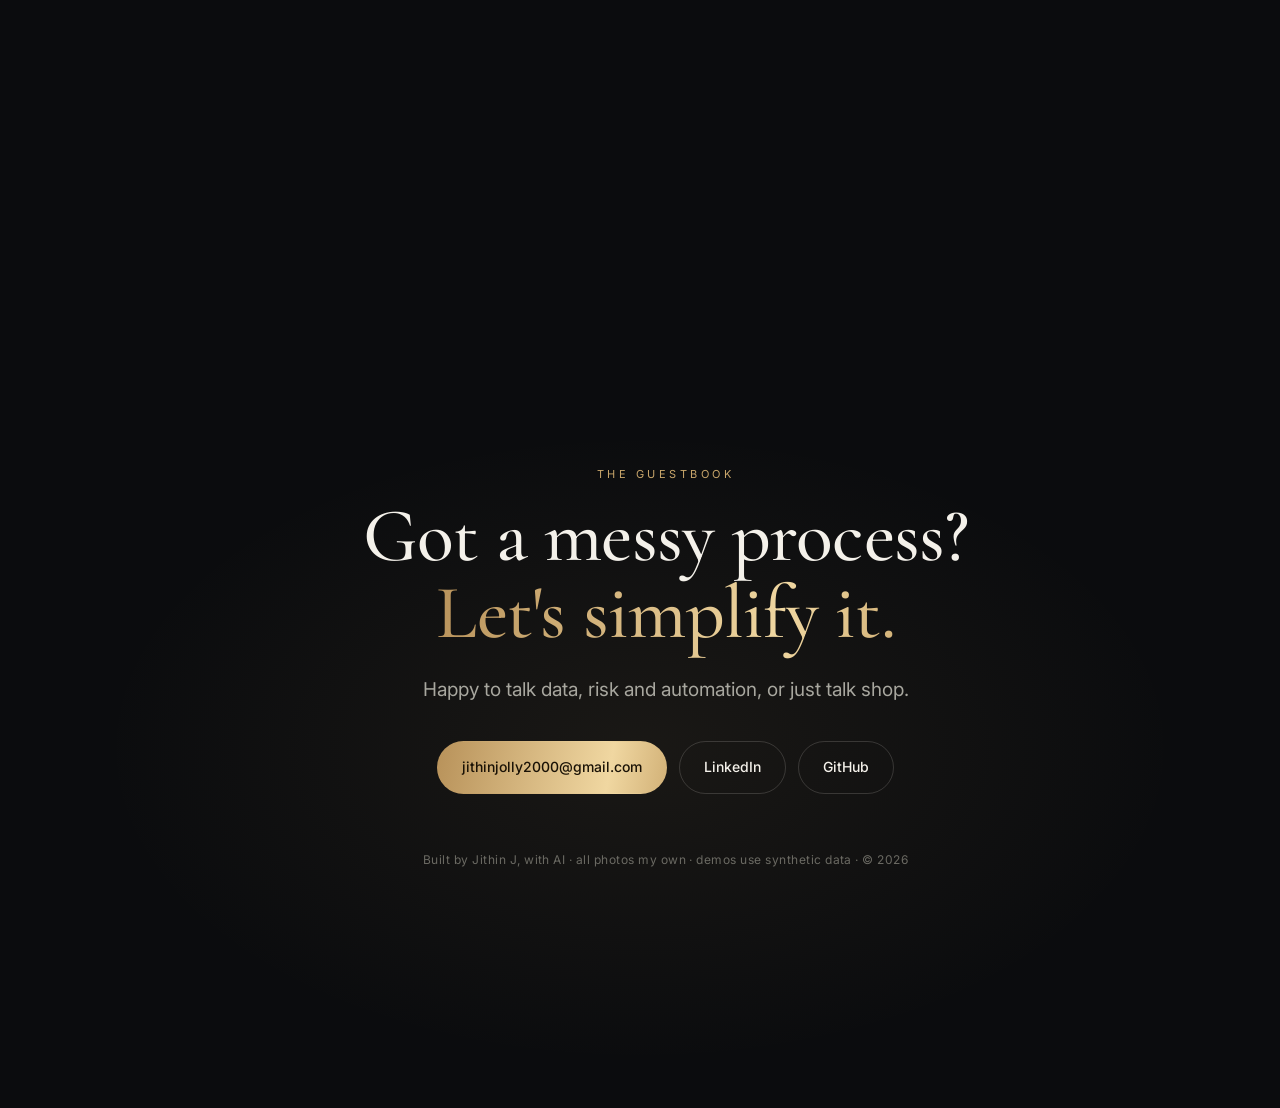
==== commit e988c59f: "Make case studies obvious: hero button, dock item, case-study badges" ====
--- a/index.html
+++ b/index.html
@@ -226,6 +226,13 @@
   #hero .greet{margin-top:14px;font-family:var(--serif);font-style:italic;font-size:clamp(17px,1.8vw,21px);color:#e4c88f;opacity:0;transition:1.2s .9s}
   #hero.in .greet{opacity:1}
 
+  /* case-study visibility */
+  #hero .hcta{margin-top:28px;opacity:0;transition:opacity 1.2s 1.1s}
+  #hero.in .hcta{opacity:1}
+  .hbtn{display:inline-flex;align-items:center;gap:10px;padding:13px 24px;border-radius:999px;background:var(--gold);background-size:200% 100%;color:#1a1206;font-weight:500;font-size:14.5px;text-decoration:none;transition:background-position .6s var(--ease),transform .3s var(--ease)}
+  .hbtn:hover{background-position:100% 0;transform:translateY(-2px)}
+  .frame .badge{position:absolute;right:24px;bottom:24px;z-index:3;padding:5px 12px;border-radius:999px;background:rgba(11,12,14,.86);border:1px solid rgba(201,166,107,.6);color:#e4c88f;font-size:12px;letter-spacing:.03em;pointer-events:none}
+
   /* numbers room */
   #numbers{background:radial-gradient(ellipse 70% 50% at 20% 30%,rgba(201,166,107,.06),transparent 70%),var(--bg)}
   .stats{display:grid;grid-template-columns:repeat(4,1fr);margin-top:46px;border-top:1px solid var(--line)}
@@ -333,6 +340,7 @@
       <h1><span>Welcome to</span><span class="gold">the world of awesome.</span></h1>
       <p class="sub">I find where processes break, and build what fixes them. This is a small gallery of those tools: real, working and free to use.</p>
       <p class="greet" id="greet"></p>
+      <div class="hcta"><a class="hbtn" href="case/appeals-risk-model.html">Read my case studies</a></div>
     </div>
     <div class="cue">scroll</div>
   </section>
@@ -452,7 +460,7 @@
 </main>
 
 <div id="dock" role="navigation" aria-label="Quick navigation">
-  <a href="#gallery">Gallery</a><a href="#archive">Archive</a><a href="#portrait">About</a><a href="#guestbook">Contact</a><button class="kk" type="button" id="kdock">⌘K</button>
+  <a href="#gallery">Gallery</a><a href="case/appeals-risk-model.html">Case studies</a><a href="#archive">Archive</a><a href="#portrait">About</a><a href="#guestbook">Contact</a><button class="kk" type="button" id="kdock">⌘K</button>
 </div>
 
 <div class="scrim" id="scrim"></div>
@@ -504,7 +512,7 @@
   /* ---------- gallery frames ---------- */
   $("gtrack").innerHTML=featured.map(function(x,i){
     var cs=cases[x.s];
-    return '<div class="fw"><button class="frame" type="button" data-s="'+x.s+'" data-n="'+x.n+'" data-k="'+x.k+'"><div class="spot"></div><div class="mat"><div class="quip">'+quips[i]+'</div><img src="work/'+x.s+'.jpg" alt="'+x.n+' — screenshot" width="960" height="600" loading="lazy"></div>'+
+    return '<div class="fw"><button class="frame" type="button" data-s="'+x.s+'" data-n="'+x.n+'" data-k="'+x.k+'"><div class="spot"></div><div class="mat"><div class="quip">'+quips[i]+'</div>'+(cs?'<span class="badge">Case study</span>':'')+'<img src="work/'+x.s+'.jpg" alt="'+x.n+' — screenshot" width="960" height="600" loading="lazy"></div>'+
       '<div class="placard"><div><h3>'+x.n+'</h3><p>'+x.d+'</p><div class="tech">'+built[i]+'</div><div class="cat">'+x.k+' · 2026 · synthetic data</div></div><div class="no">No. '+pad(i+1)+'</div></div></button>'+(cs?'<a class="case" href="case/'+cs+'.html">Read the case study</a>':'')+'</div>';
   }).join("");
   $("gtot").textContent=pad(featured.length);
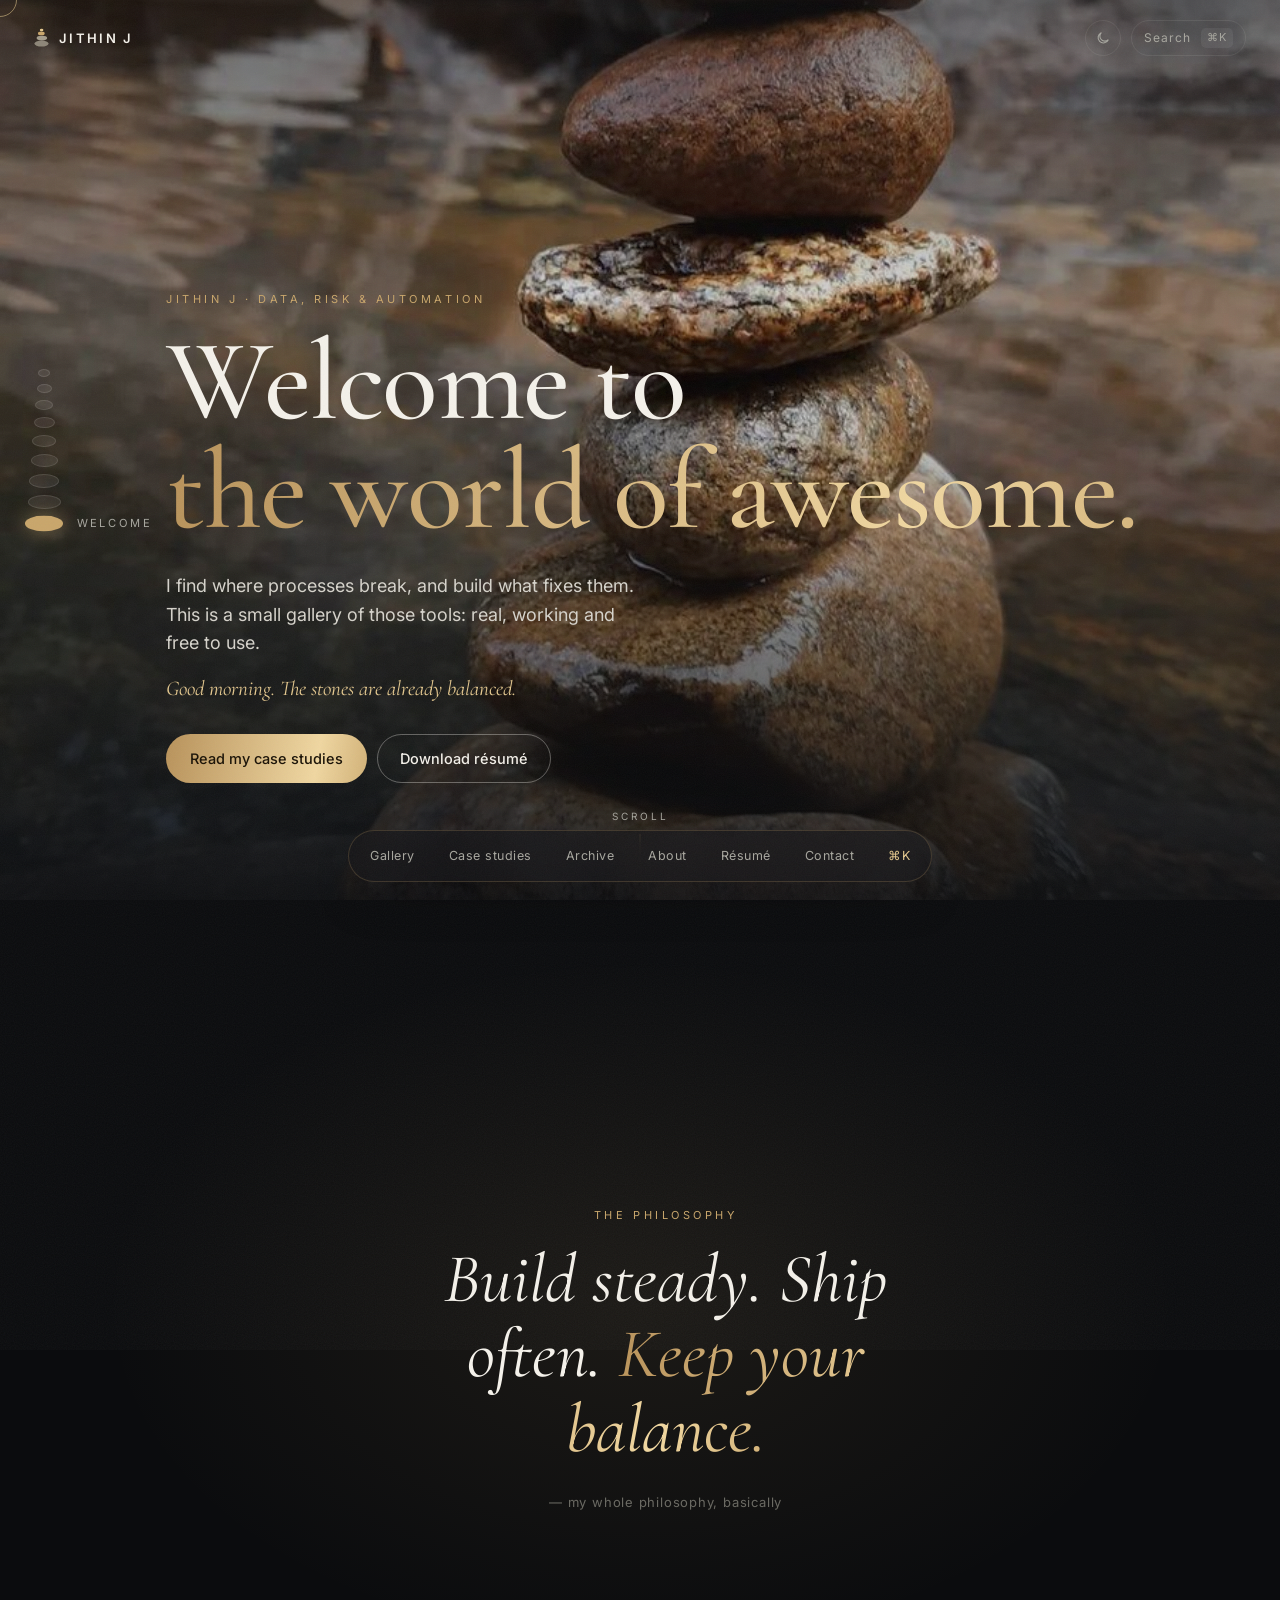
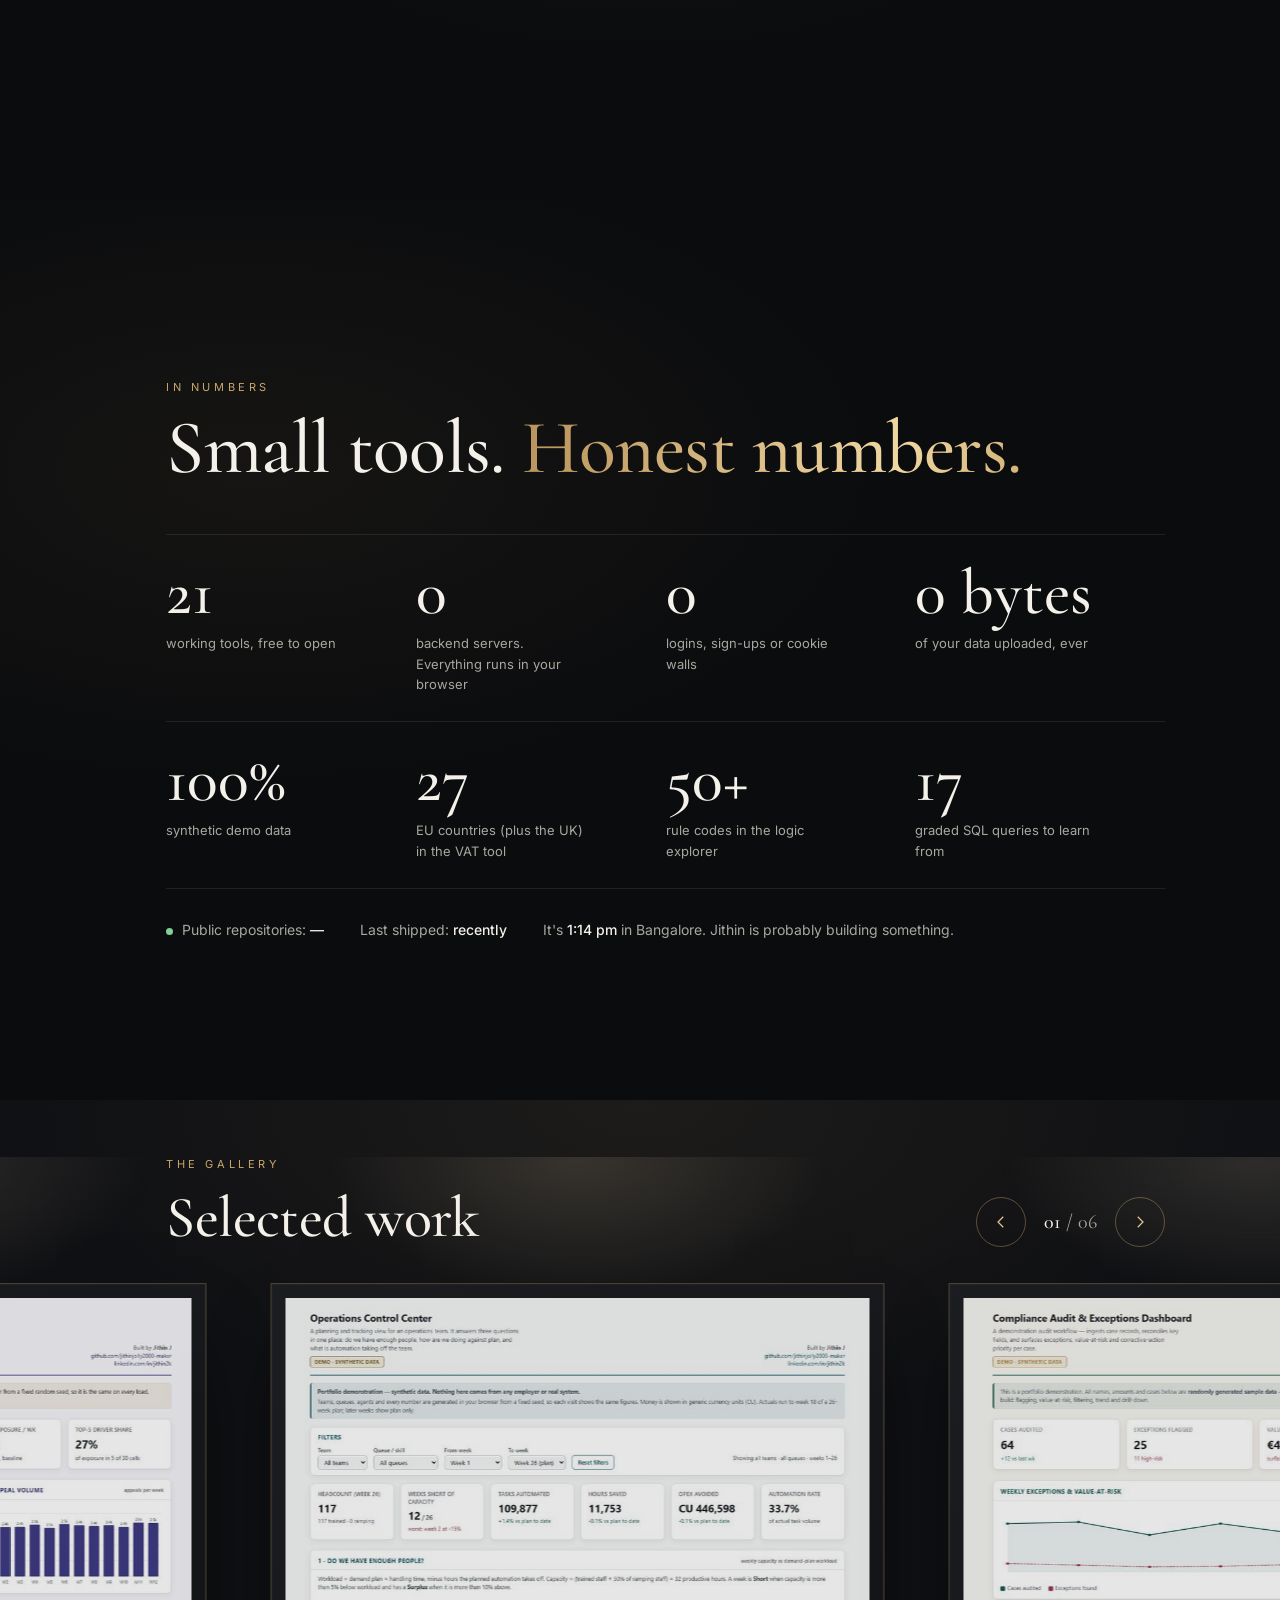
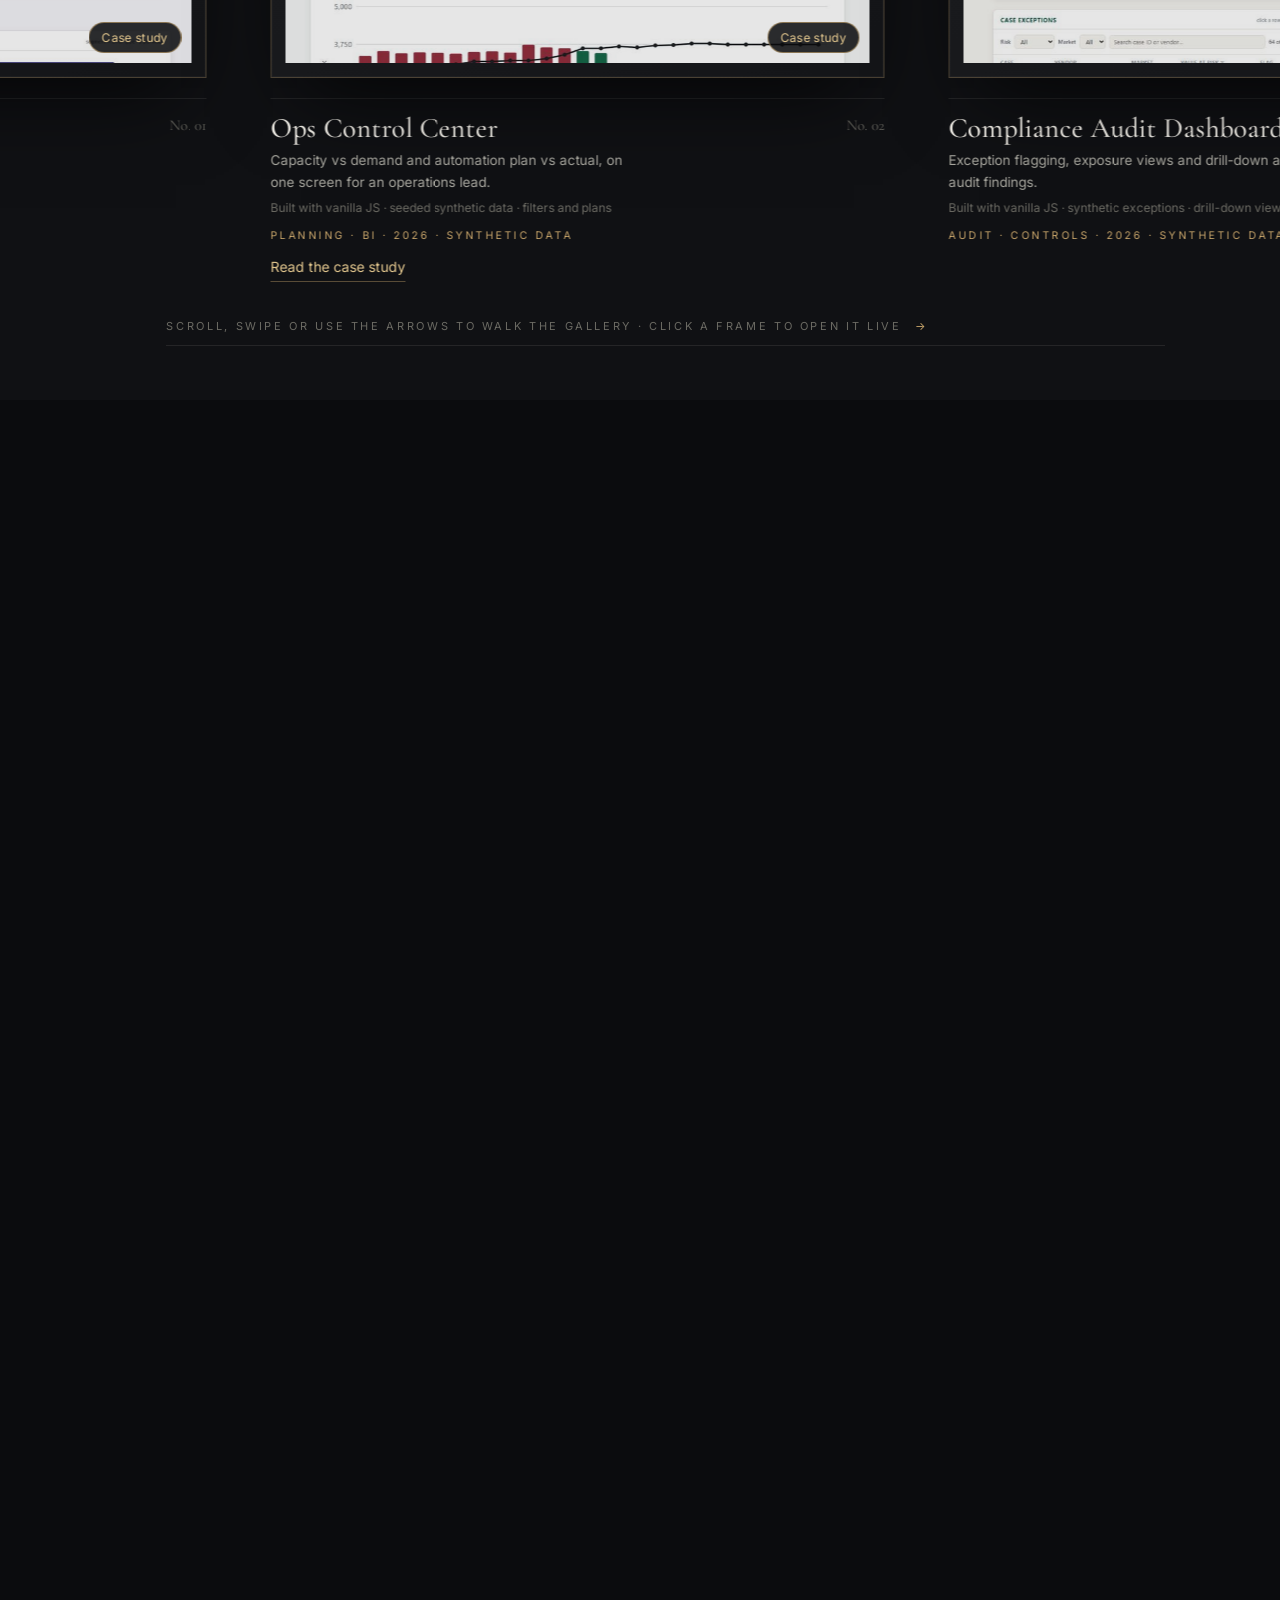
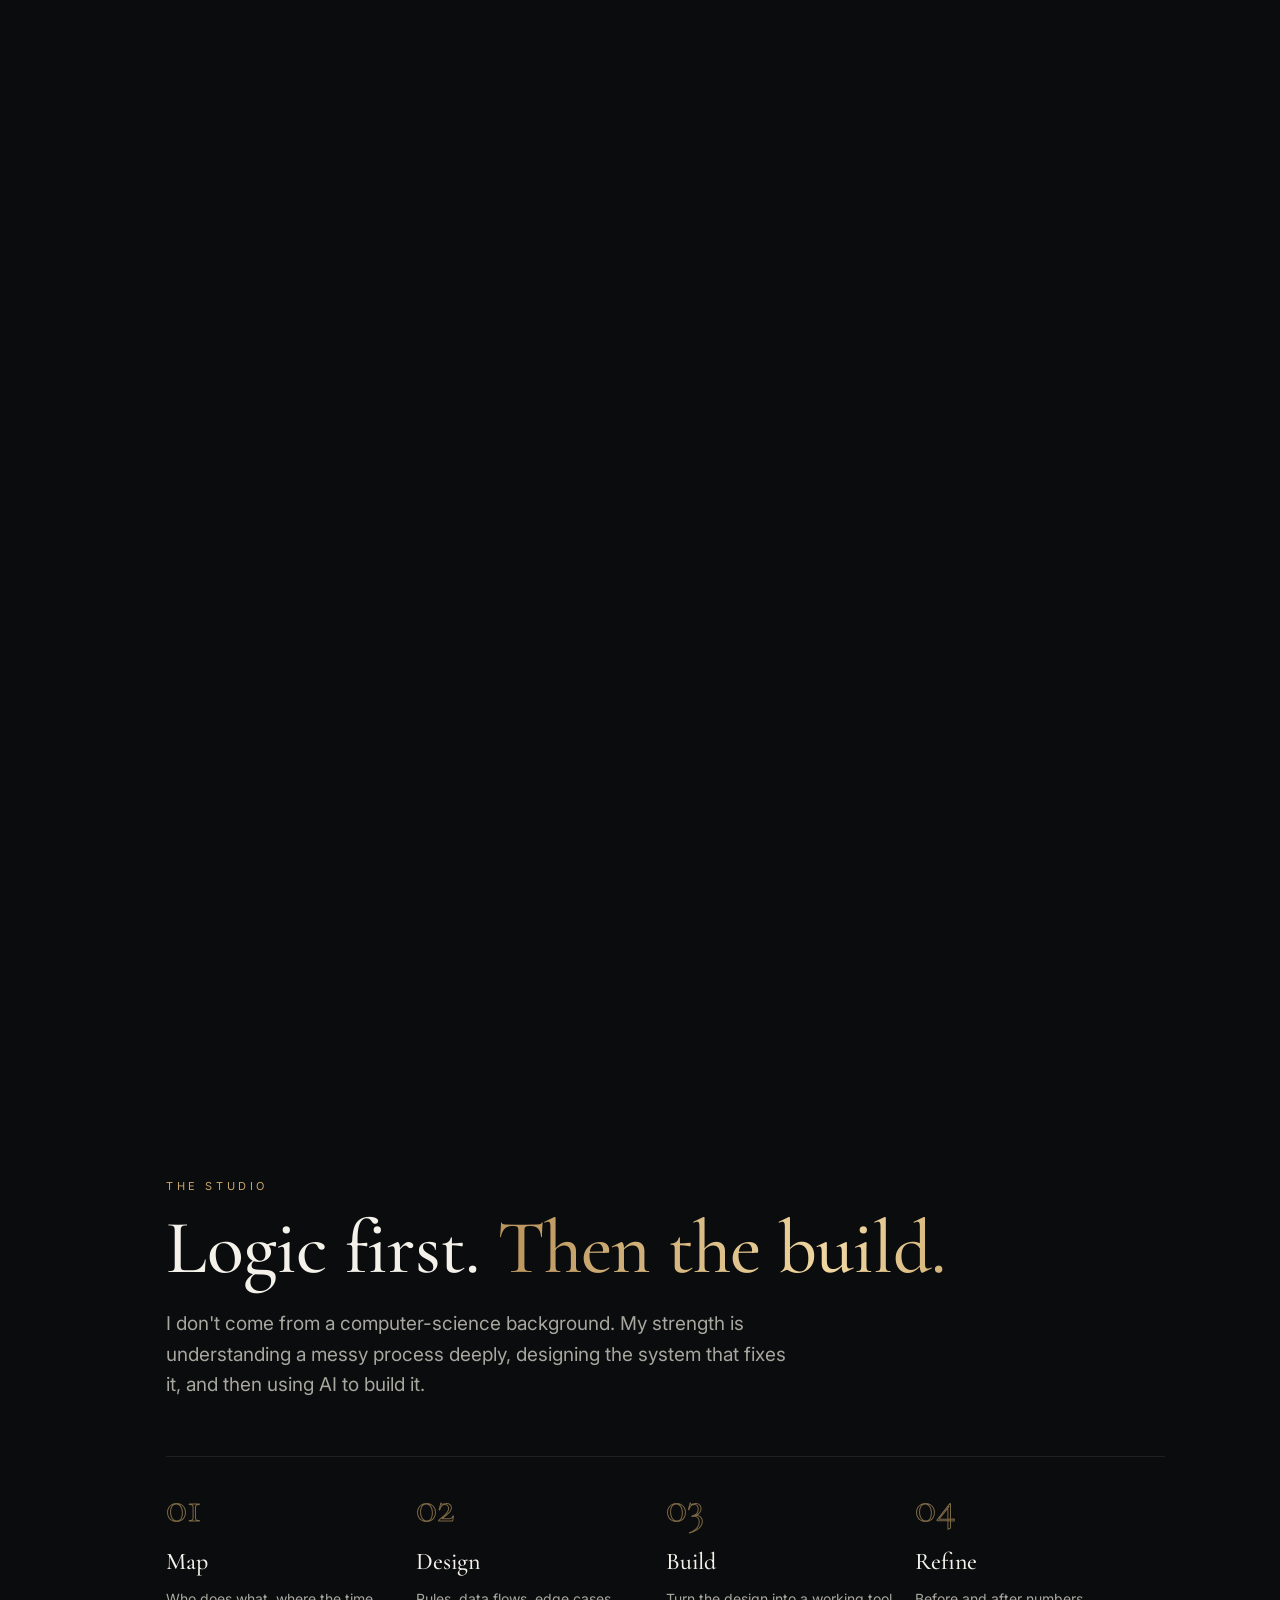
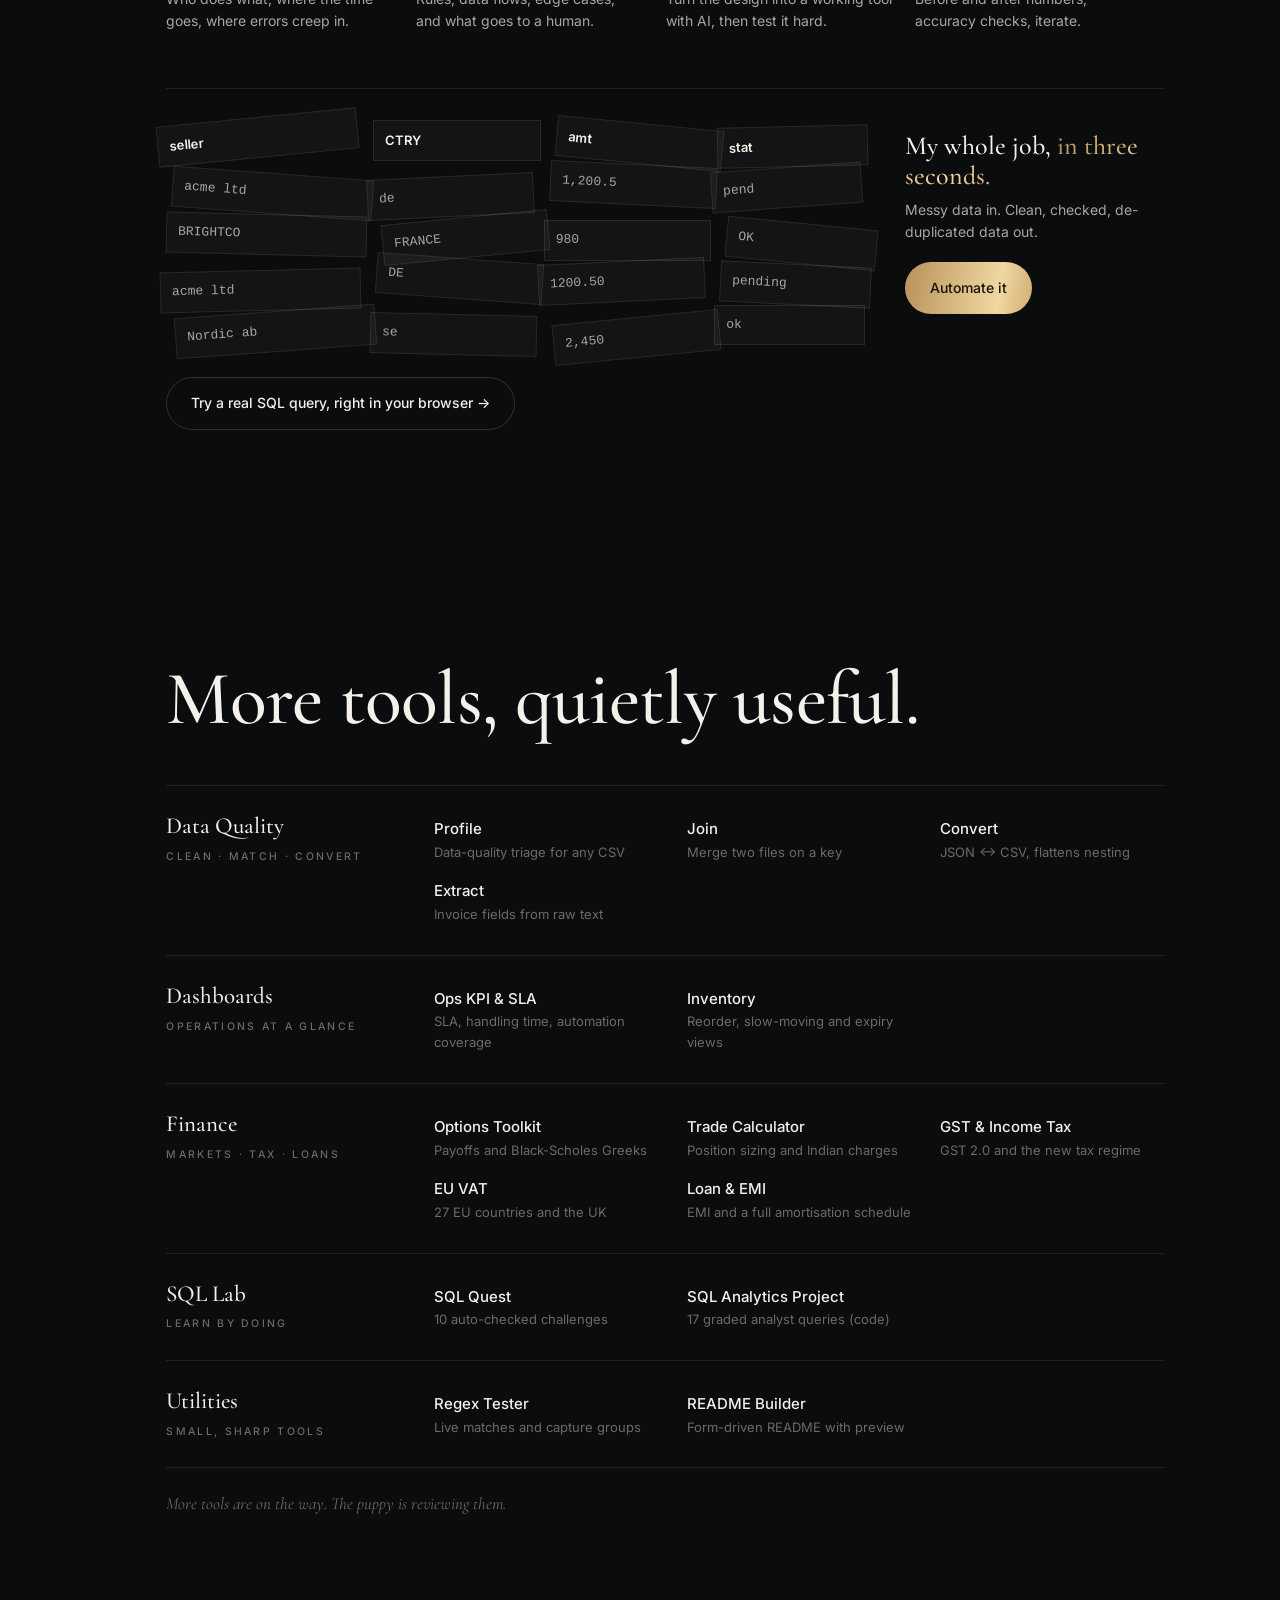
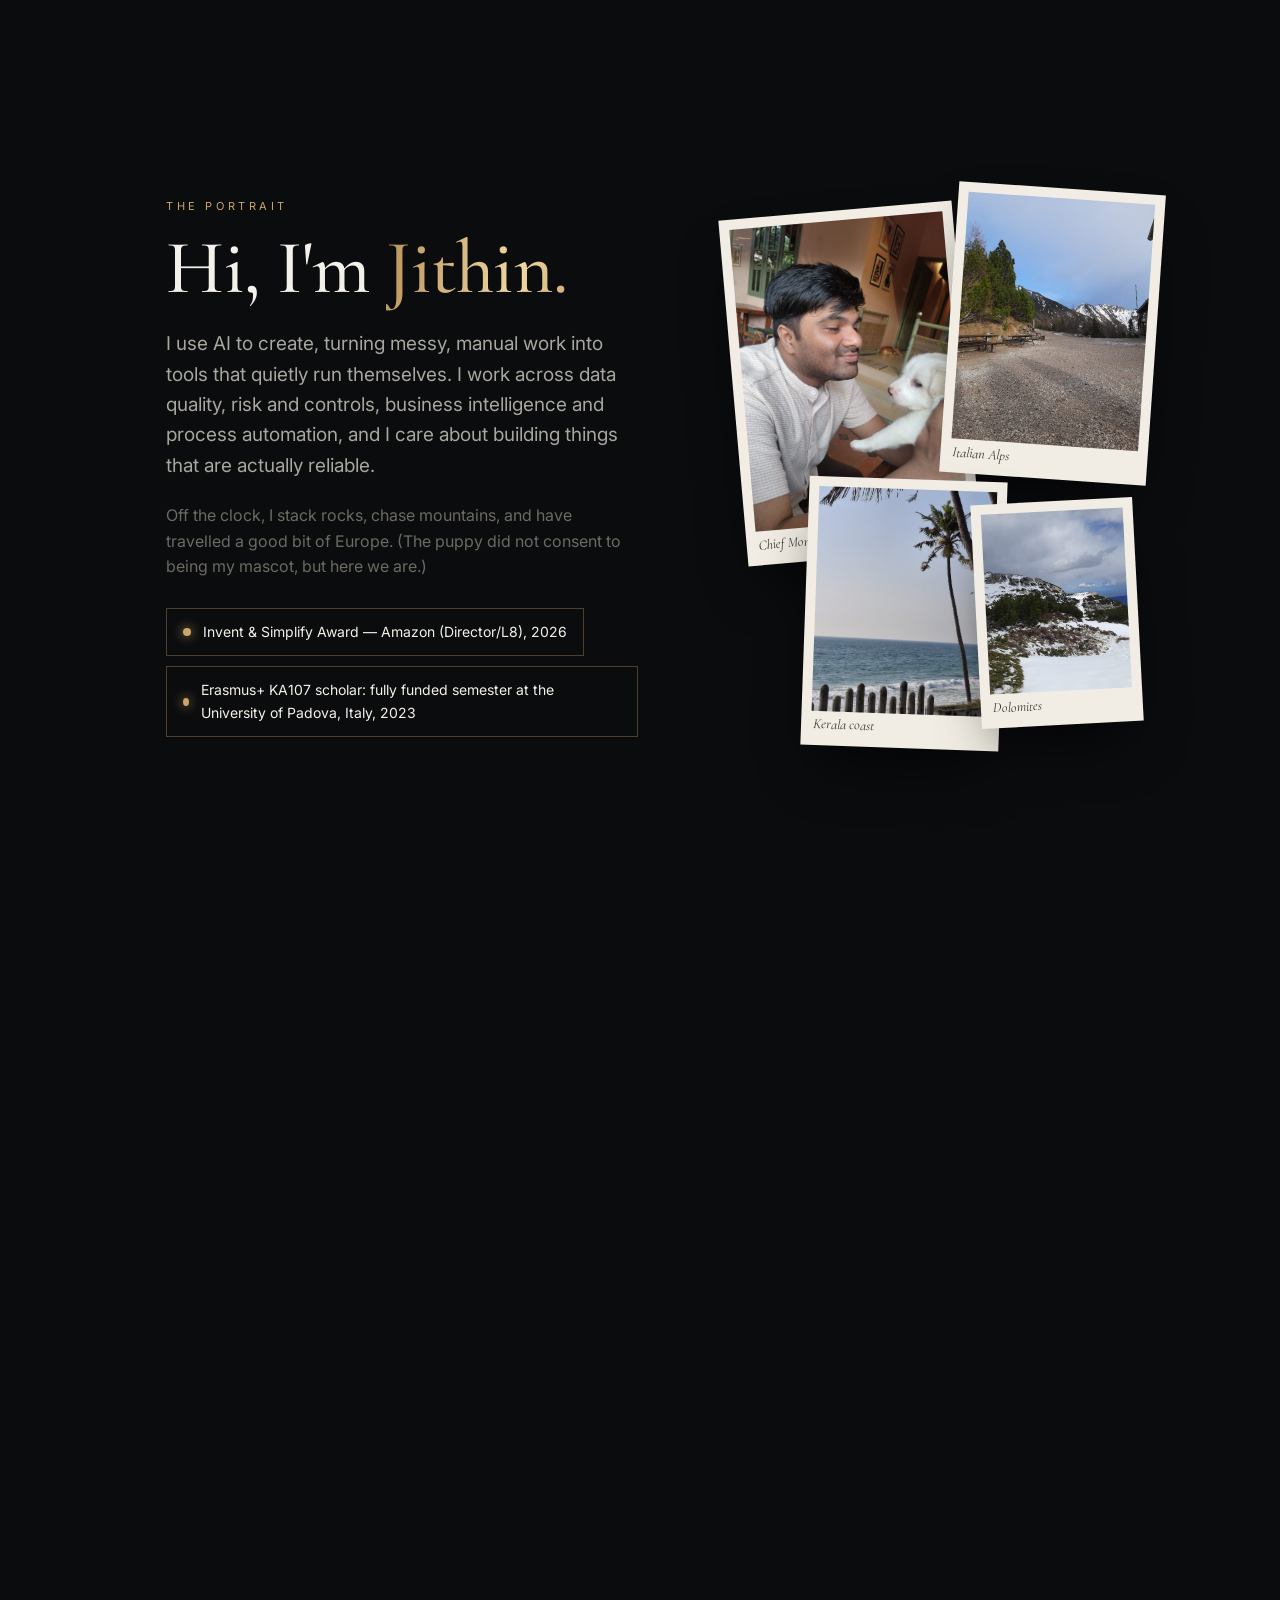
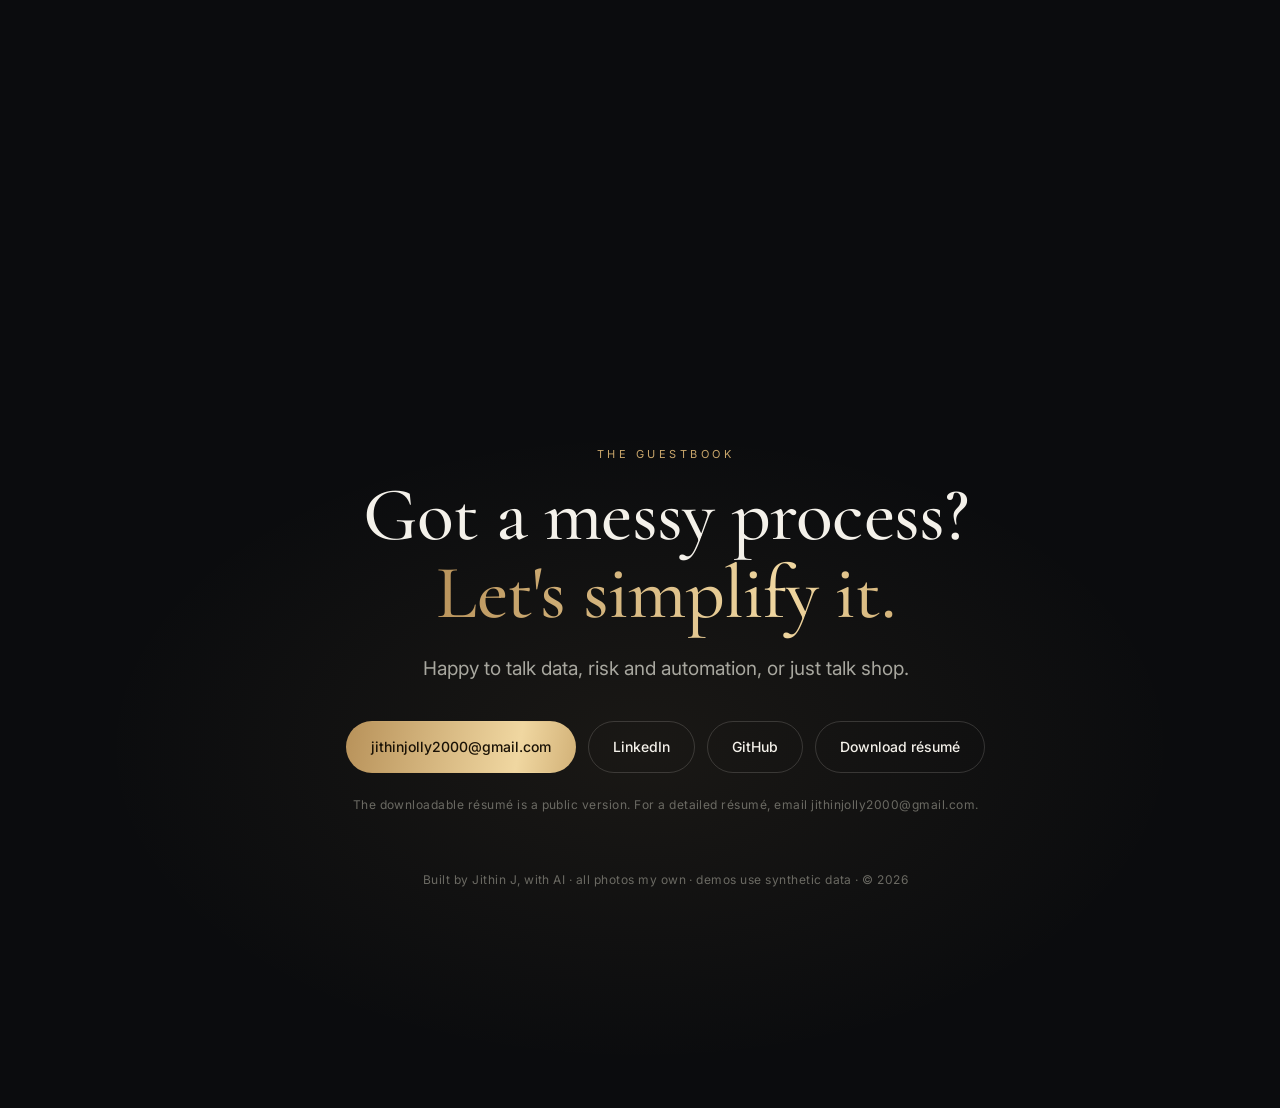
==== commit bd86d151: "Add public resume download and Erasmus+ scholarship" ====
--- a/index.html
+++ b/index.html
@@ -231,6 +231,11 @@
   #hero.in .hcta{opacity:1}
   .hbtn{display:inline-flex;align-items:center;gap:10px;padding:13px 24px;border-radius:999px;background:var(--gold);background-size:200% 100%;color:#1a1206;font-weight:500;font-size:14.5px;text-decoration:none;transition:background-position .6s var(--ease),transform .3s var(--ease)}
   .hbtn:hover{background-position:100% 0;transform:translateY(-2px)}
+  .hghost{display:inline-flex;align-items:center;gap:10px;padding:12px 22px;border-radius:999px;border:1px solid rgba(244,241,234,.35);color:#f4f1ea;font-size:14.5px;font-weight:500;text-decoration:none;margin-left:10px;transition:border-color .3s,color .3s}
+  .hghost:hover{border-color:var(--sand2);color:var(--sand2)}
+  @media(max-width:520px){.hghost{margin:10px 0 0}}
+  .honours{display:flex;flex-direction:column;gap:10px;margin-top:28px;align-items:flex-start}
+  .honours .award{margin-top:0}
   .frame .badge{position:absolute;right:24px;bottom:24px;z-index:3;padding:5px 12px;border-radius:999px;background:rgba(11,12,14,.86);border:1px solid rgba(201,166,107,.6);color:#e4c88f;font-size:12px;letter-spacing:.03em;pointer-events:none}
 
   /* numbers room */
@@ -340,7 +345,7 @@
       <h1><span>Welcome to</span><span class="gold">the world of awesome.</span></h1>
       <p class="sub">I find where processes break, and build what fixes them. This is a small gallery of those tools: real, working and free to use.</p>
       <p class="greet" id="greet"></p>
-      <div class="hcta"><a class="hbtn" href="case/appeals-risk-model.html">Read my case studies</a></div>
+      <div class="hcta"><a class="hbtn" href="case/appeals-risk-model.html">Read my case studies</a><a class="hghost" href="resume/Jithin_J_Resume.pdf" download>Download résumé</a></div>
     </div>
     <div class="cue">scroll</div>
   </section>
@@ -420,7 +425,7 @@
         <h2 class="t rv d1">Hi, I'm <span class="gold">Jithin.</span></h2>
         <p class="lede rv d2">I use AI to create, turning messy, manual work into tools that quietly run themselves. I work across data quality, risk and controls, business intelligence and process automation, and I care about building things that are actually reliable.</p>
         <p class="lede rv d2" style="color:var(--dim);font-size:16px">Off the clock, I stack rocks, chase mountains, and have travelled a good bit of Europe. (The puppy did not consent to being my mascot, but here we are.)</p>
-        <div class="award rv d3"><i></i>Invent &amp; Simplify Award — Amazon (Director/L8), 2026</div>
+        <div class="honours rv d3"><div class="award"><i></i>Invent &amp; Simplify Award — Amazon (Director/L8), 2026</div><div class="award"><i></i>Erasmus+ KA107 scholar: fully funded semester at the University of Padova, Italy, 2023</div></div>
       </div>
       <div class="prints rv d2">
         <figure class="print p1"><div class="tip">Reviewed every tool on this site. Approved all of them, in exchange for treats.</div><img src="puppy.jpg" alt="The puppy, Chief Morale Officer" loading="lazy"><figcaption>Chief Morale Officer</figcaption></figure>
@@ -453,14 +458,16 @@
         <a class="btn primary" href="mailto:jithinjolly2000@gmail.com">jithinjolly2000@gmail.com</a>
         <a class="btn" href="https://www.linkedin.com/in/jithin2k" target="_blank" rel="noopener">LinkedIn</a>
         <a class="btn" href="https://github.com/jithinjolly2000-maker" target="_blank" rel="noopener">GitHub</a>
+        <a class="btn" href="resume/Jithin_J_Resume.pdf" download>Download résumé</a>
       </div>
+      <p class="fine" style="margin-top:22px">The downloadable résumé is a public version. For a detailed résumé, email jithinjolly2000@gmail.com.</p>
       <div class="fine">Built by Jithin J, with AI · all photos my own · demos use synthetic data · © 2026</div>
     </div>
   </section>
 </main>
 
 <div id="dock" role="navigation" aria-label="Quick navigation">
-  <a href="#gallery">Gallery</a><a href="case/appeals-risk-model.html">Case studies</a><a href="#archive">Archive</a><a href="#portrait">About</a><a href="#guestbook">Contact</a><button class="kk" type="button" id="kdock">⌘K</button>
+  <a href="#gallery">Gallery</a><a href="case/appeals-risk-model.html">Case studies</a><a href="#archive">Archive</a><a href="#portrait">About</a><a href="resume/Jithin_J_Resume.pdf" download>Résumé</a><a href="#guestbook">Contact</a><button class="kk" type="button" id="kdock">⌘K</button>
 </div>
 
 <div class="scrim" id="scrim"></div>
@@ -629,6 +636,7 @@
   featured.forEach(function(x){entries.push({t:x.n,g:"Gallery",go:function(){openDemo(x.s,x.n,x.k);}});});
   colls.forEach(function(c){c.t.forEach(function(t){entries.push({t:t[0]+" — "+t[1],g:c.h,go:function(){openDemo(t[2],t[0],c.h,!!t[3]);}});});});
   [["Appeals Risk & Exposure Model","appeals-risk-model"],["Ops Control Center","ops-control-center"],["Reconcile","reconcile"]].forEach(function(c){ entries.push({t:c[0]+" (case study)",g:"Case study",go:function(){location.href="case/"+c[1]+".html";}}); });
+  entries.push({t:"Download résumé (public version)",g:"Contact",go:function(){location.href="resume/Jithin_J_Resume.pdf";}});
   entries.push({t:"Email Jithin",g:"Contact",go:function(){location.href="mailto:jithinjolly2000@gmail.com";}});
   entries.push({t:"LinkedIn",g:"Contact",go:function(){window.open("https://www.linkedin.com/in/jithin2k","_blank","noopener");}});
   function draw(){
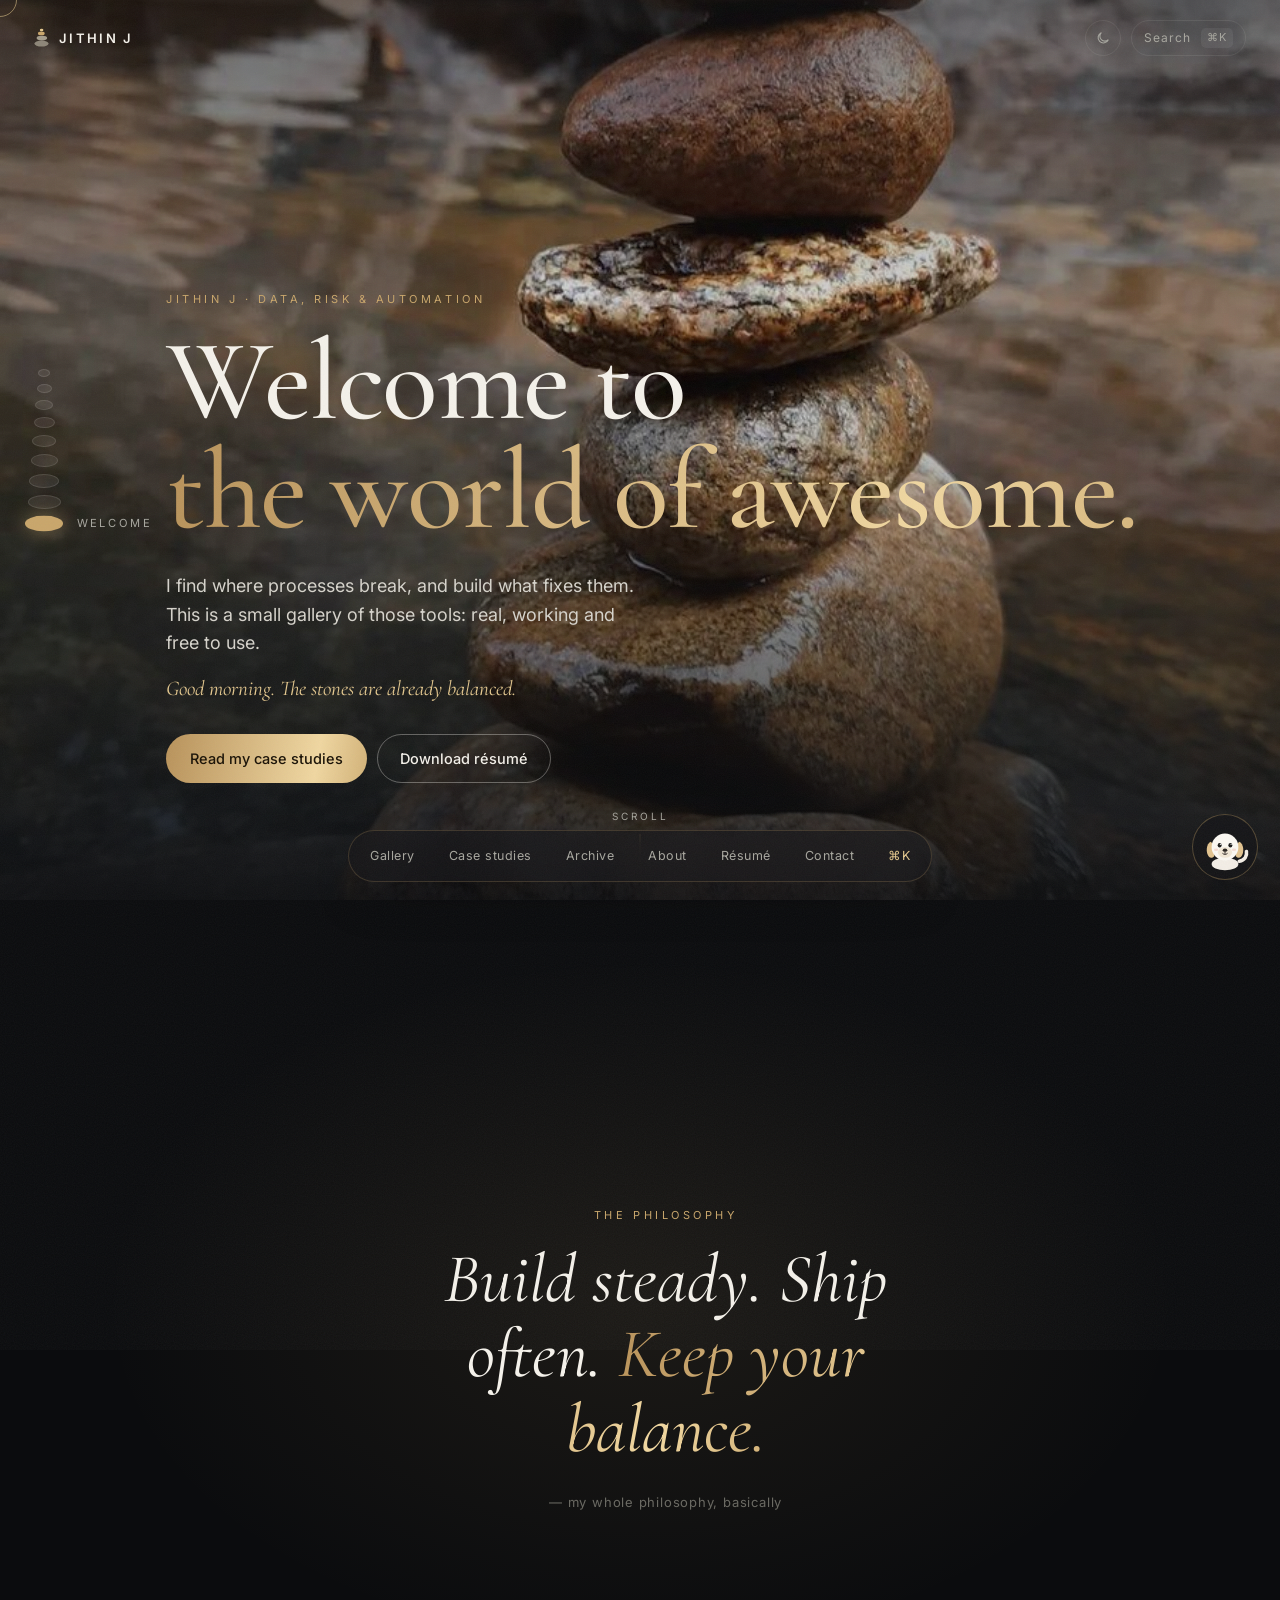
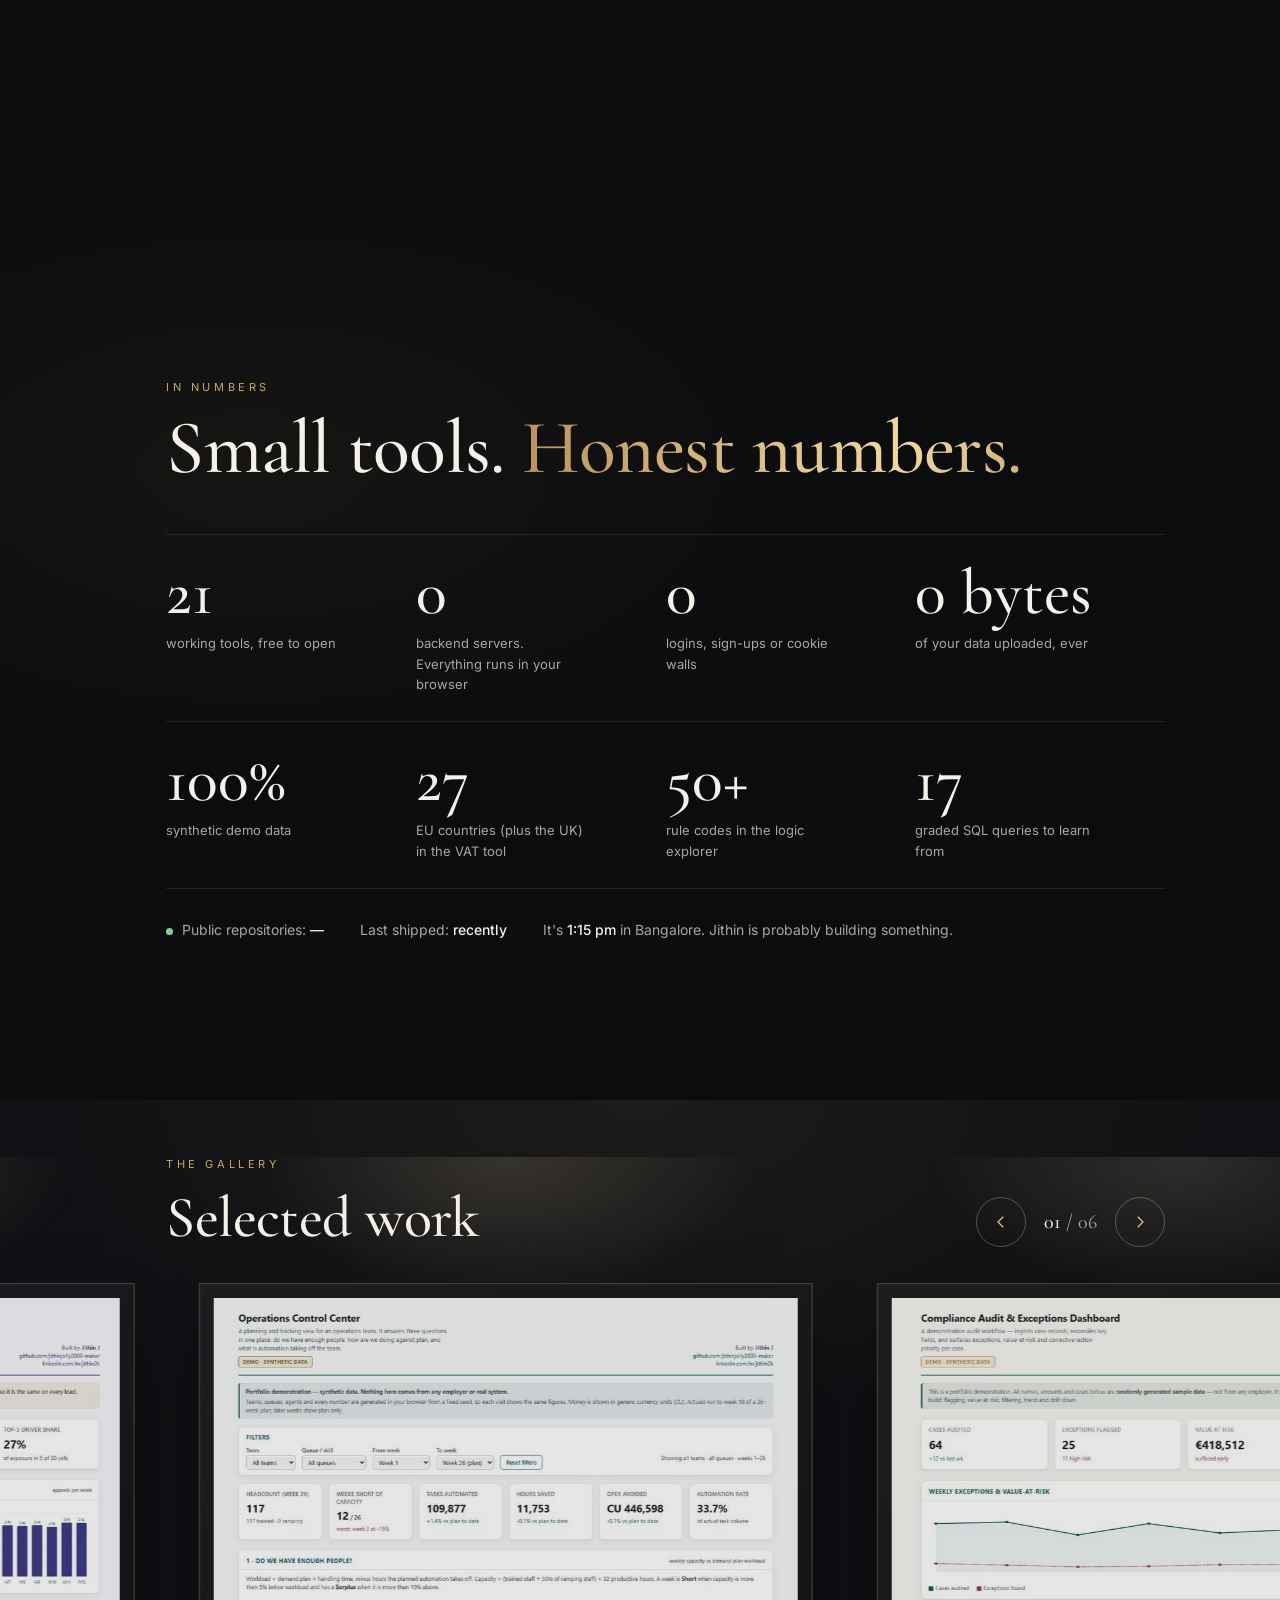
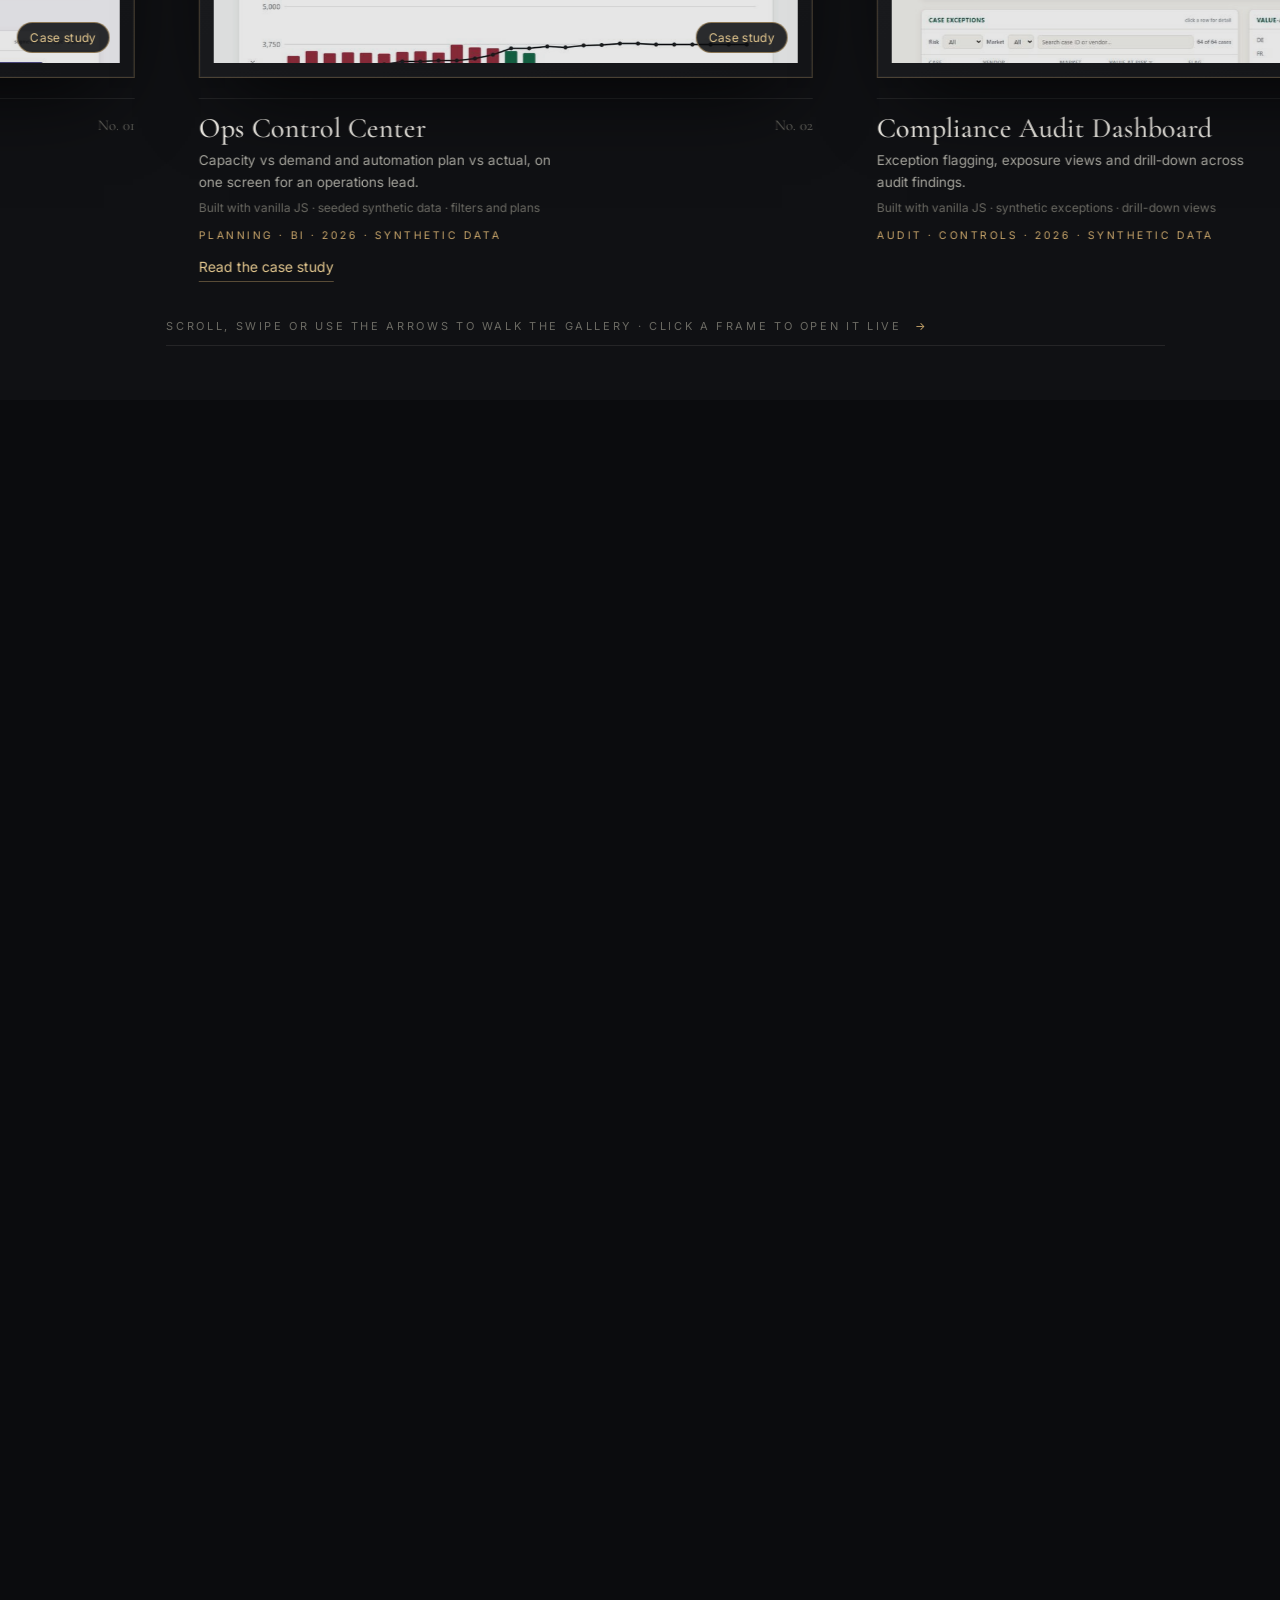
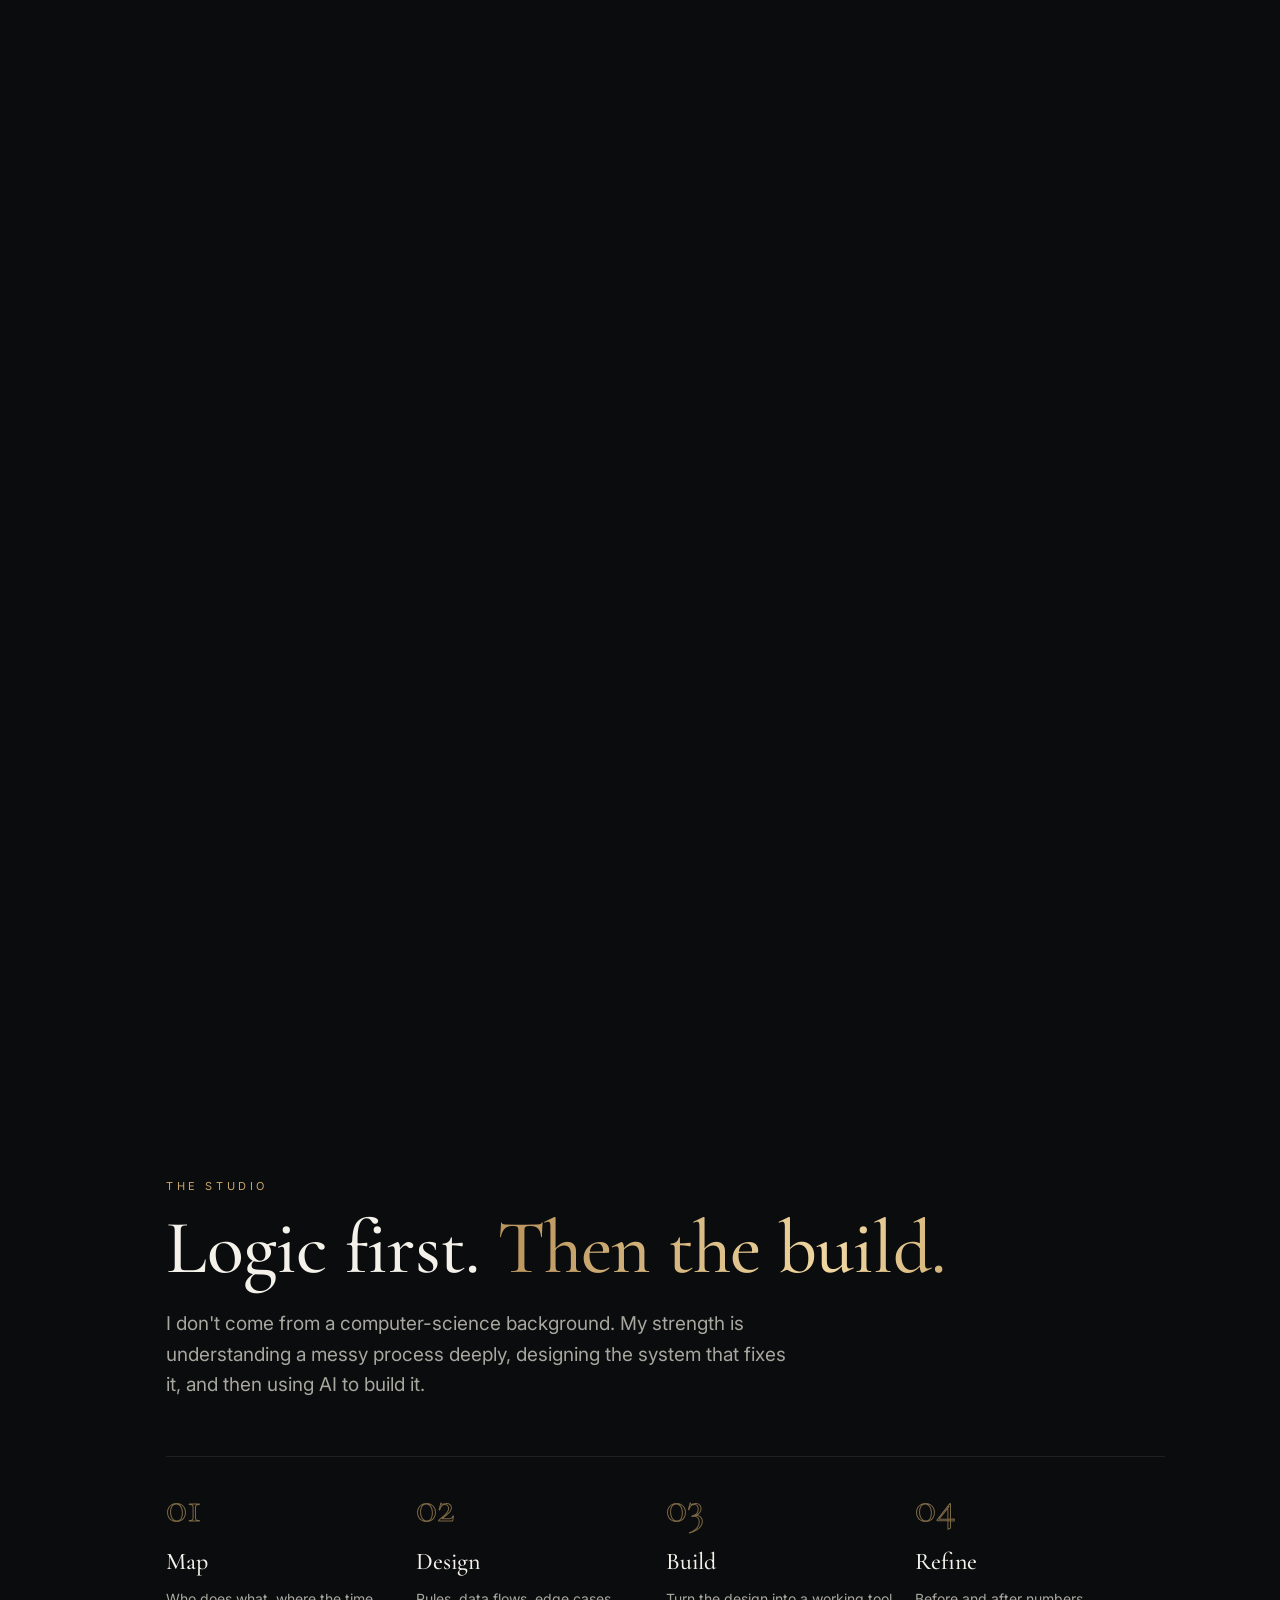
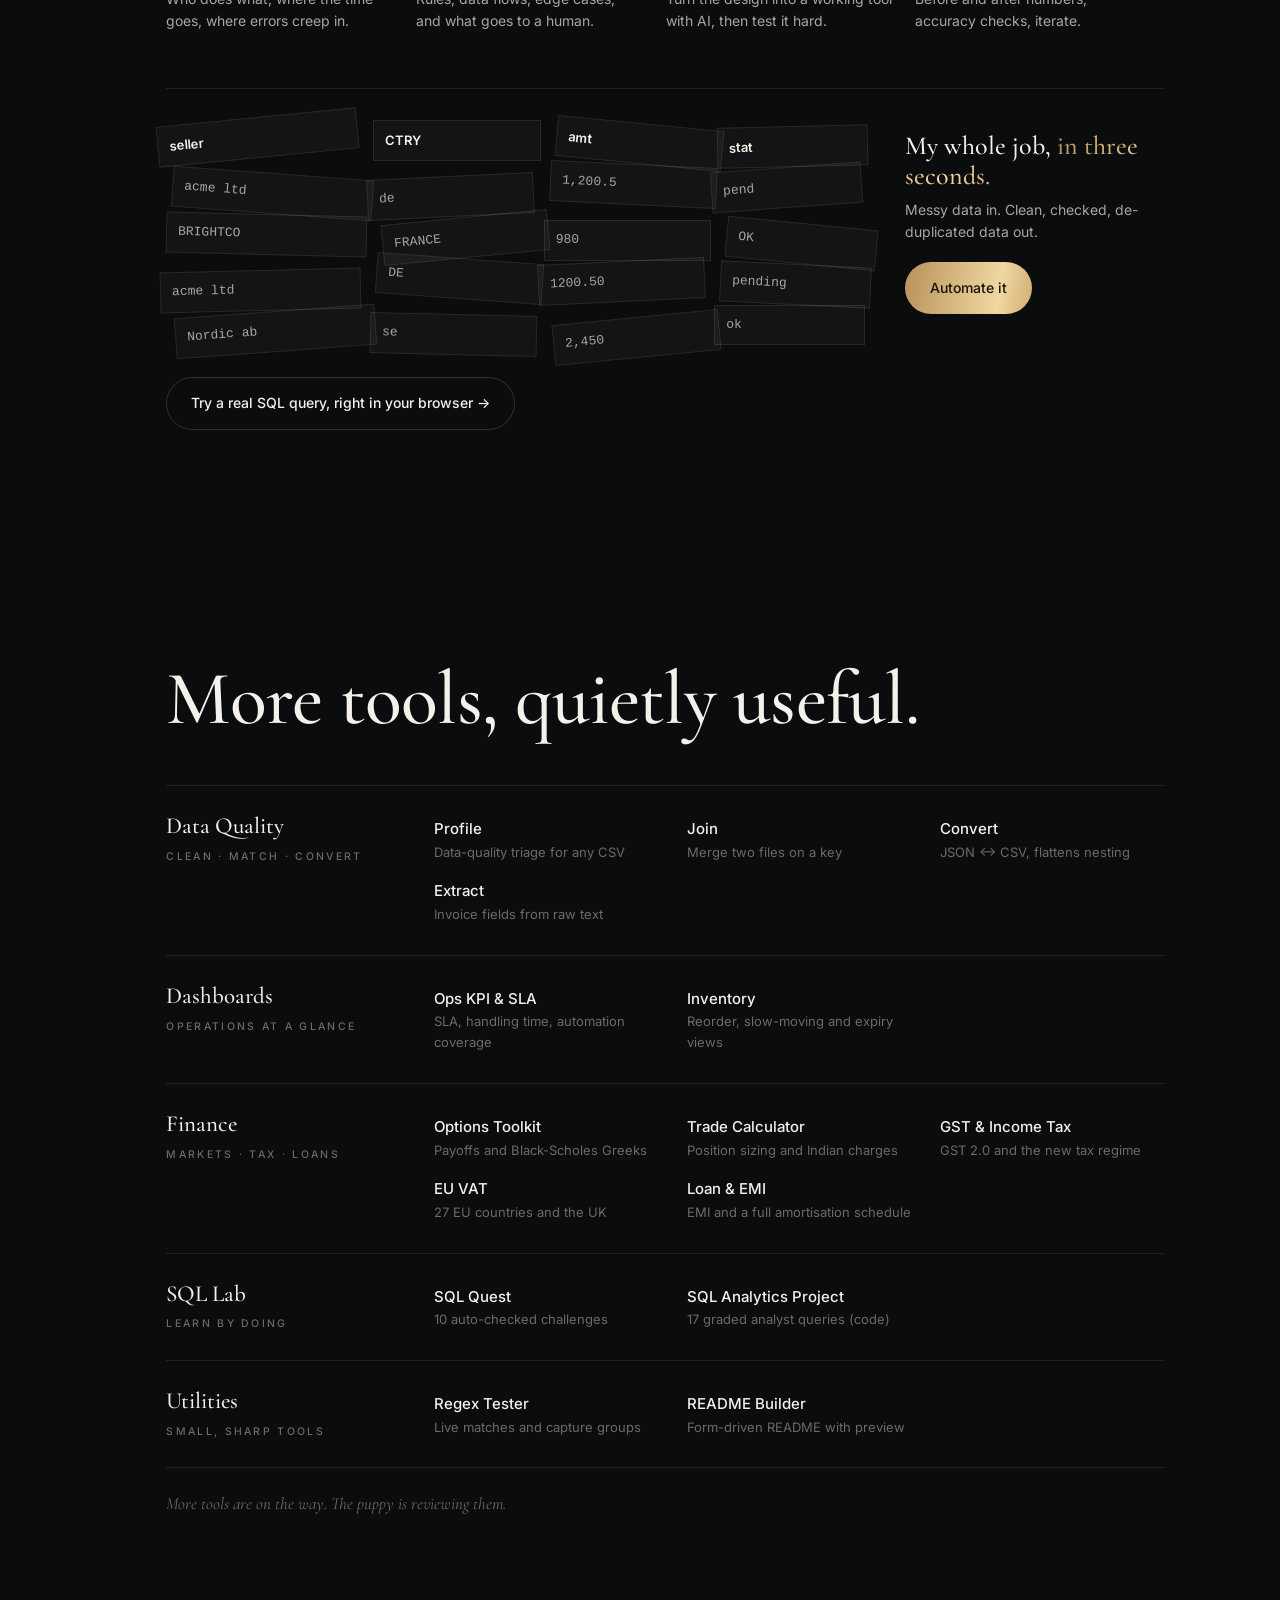
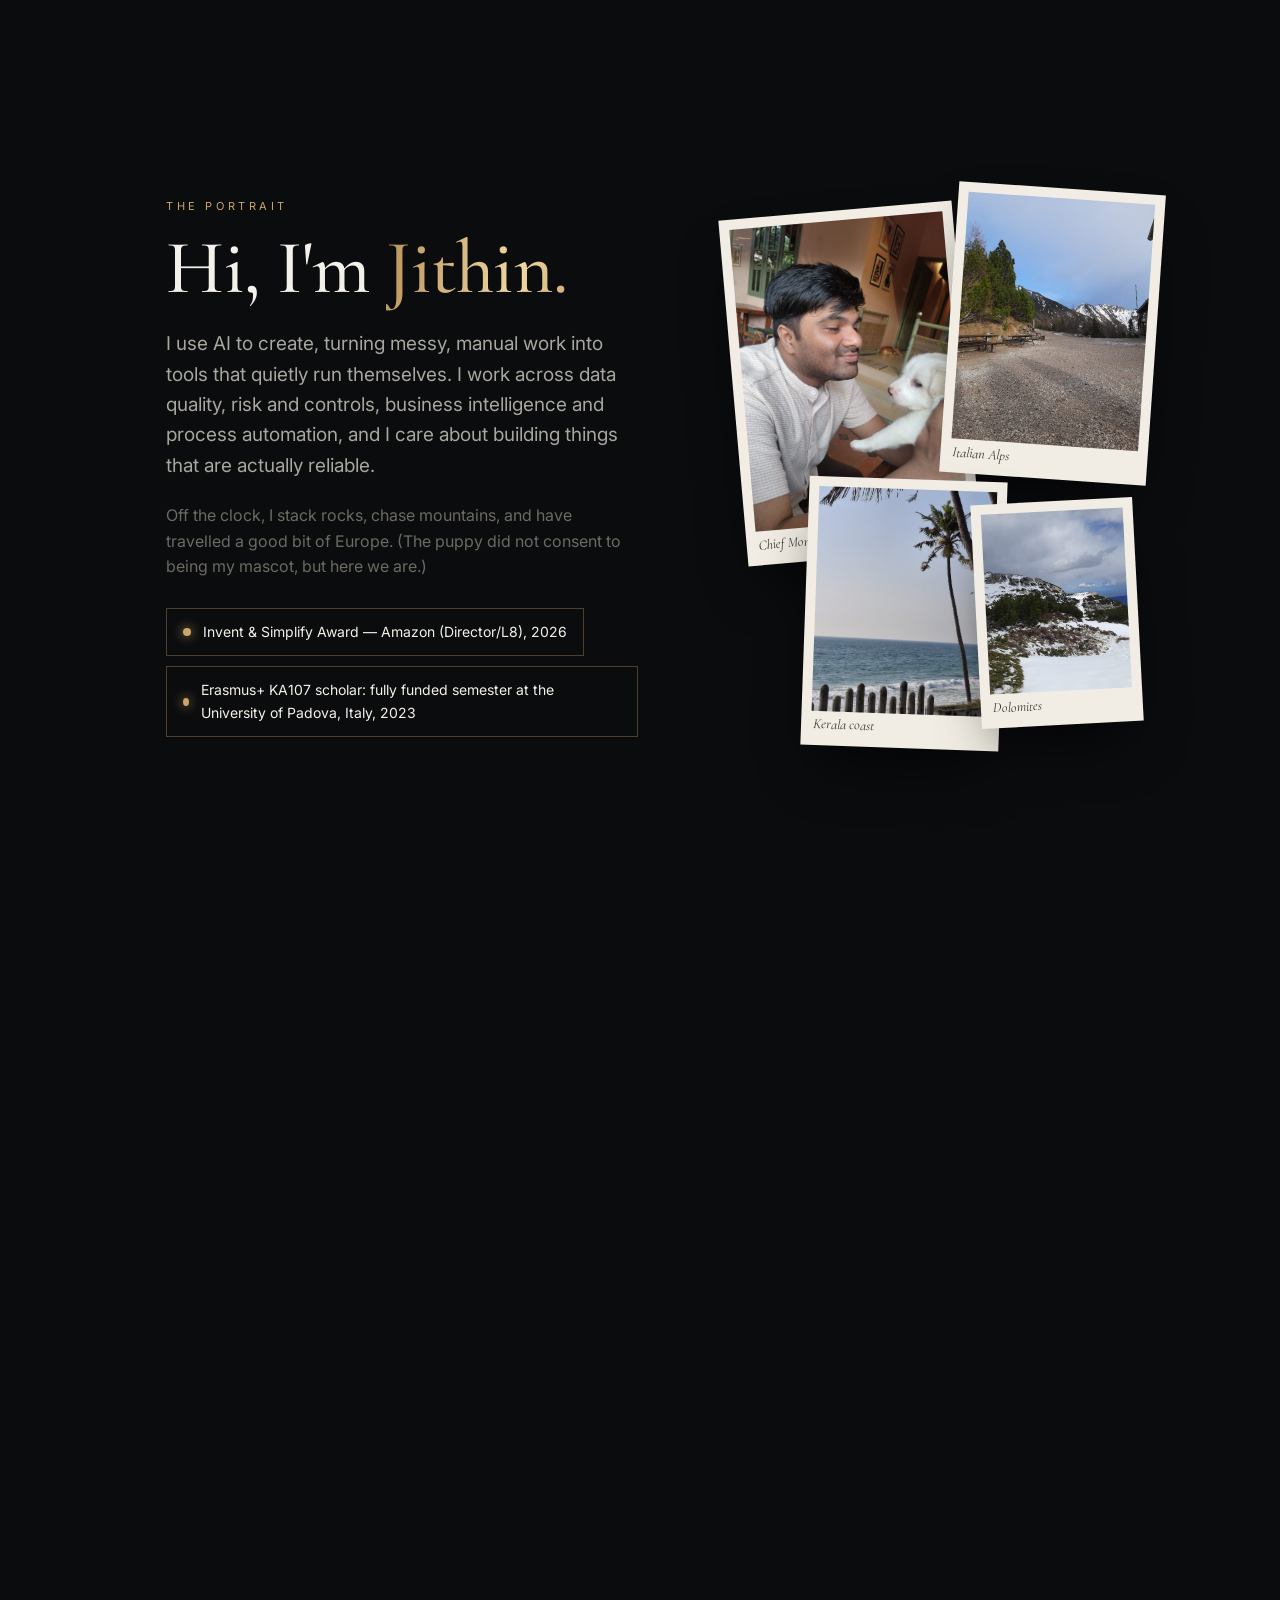
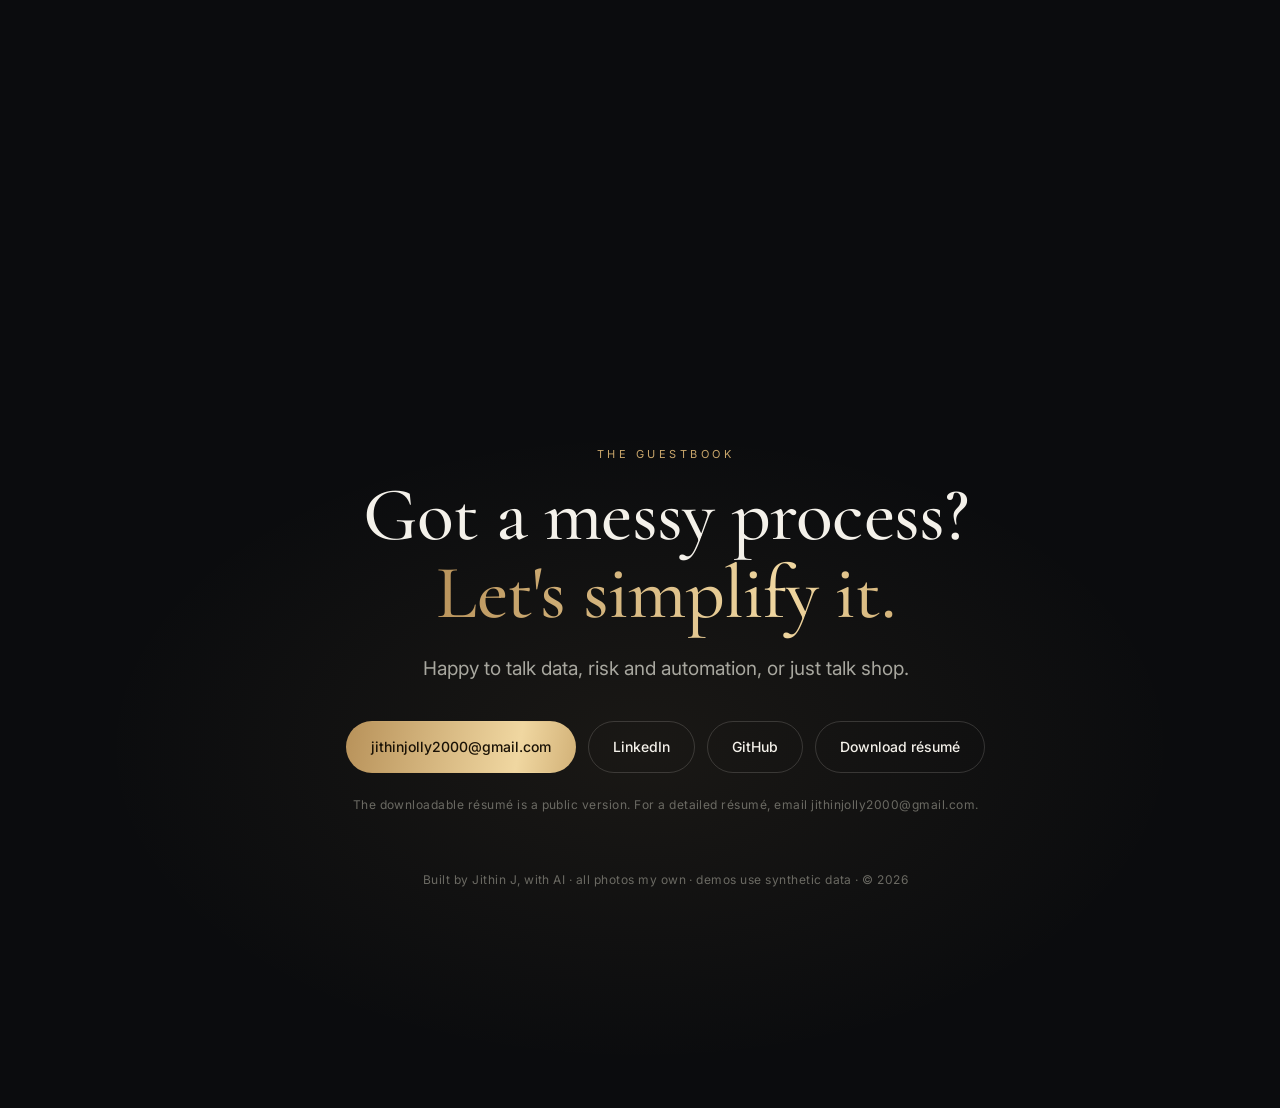
==== commit fb1252f0: "Add Cleo, the puppy guide with pre-written answers" ====
--- a/index.html
+++ b/index.html
@@ -312,6 +312,52 @@
   body.light .cell{background:rgba(30,27,23,.03)}
   body.light #ring{border-color:rgba(122,87,38,.5)}
 
+  /* Cleo, the puppy guide */
+  #cleoBtn{position:fixed;right:22px;bottom:20px;z-index:72;width:66px;height:66px;border-radius:50%;background:rgba(20,21,24,.7);backdrop-filter:blur(12px);-webkit-backdrop-filter:blur(12px);border:1px solid rgba(201,166,107,.35);display:flex;align-items:center;justify-content:center;cursor:pointer;opacity:0;transform:translateY(20px);transition:opacity .6s,transform .6s var(--ease),border-color .3s}
+  #cleoBtn.on{opacity:1;transform:none}
+  #cleoBtn:hover{border-color:var(--sand2)}
+  #cleoBtn svg{width:50px;height:50px;overflow:visible}
+  #cleoBtn .tail{transform-origin:46px 44px;animation:wag 2.4s ease-in-out infinite}
+  @keyframes wag{0%,60%,100%{transform:rotate(0)}66%{transform:rotate(-22deg)}72%{transform:rotate(12deg)}78%{transform:rotate(-18deg)}84%{transform:rotate(6deg)}}
+  #cleoBtn .eye{transform-box:fill-box;transform-origin:center;animation:cblink 5s infinite}
+  @keyframes cblink{0%,94%,100%{transform:scaleY(1)}96%{transform:scaleY(.15)}}
+  #cleoBtn .head{transform-origin:28px 40px;transition:transform .35s var(--ease)}
+  #cleoBtn:hover .head,#cleoBtn.think .head{transform:rotate(-10deg)}
+  #cleoBtn .hi{position:absolute;right:76px;bottom:20px;white-space:nowrap;font-size:13px;color:var(--ink);background:rgba(20,21,24,.88);border:1px solid rgba(201,166,107,.35);padding:6px 11px;border-radius:999px;opacity:0;transform:translateX(6px);transition:.35s var(--ease);pointer-events:none}
+  #cleoBtn:hover .hi{opacity:1;transform:none}
+  #cleo{position:fixed;right:22px;bottom:98px;z-index:73;width:min(360px,calc(100vw - 28px));height:min(520px,calc(100vh - 140px));display:flex;flex-direction:column;border-radius:16px;overflow:hidden;background:rgba(18,19,22,.92);backdrop-filter:blur(18px);-webkit-backdrop-filter:blur(18px);border:1px solid rgba(201,166,107,.3);box-shadow:0 40px 90px -30px rgba(0,0,0,.9);opacity:0;visibility:hidden;transform:translateY(14px) scale(.98);transform-origin:bottom right;transition:.35s var(--ease)}
+  #cleo.on{opacity:1;visibility:visible;transform:none}
+  #cleo .cleohd{display:flex;align-items:center;gap:12px;padding:14px 16px;border-bottom:1px solid var(--line)}
+  #cleo .cleohd svg{width:34px;height:34px;flex:none}
+  #cleo .cleohd b{display:block;font-family:var(--serif);font-weight:500;font-size:21px;line-height:1.1}
+  #cleo .cleohd small{display:block;font-size:12px;color:var(--dim)}
+  #cleo .cleohd button{margin-left:auto;width:32px;height:32px;border-radius:50%;border:1px solid var(--line);color:var(--muted)}
+  #cleo .cleohd button:hover{color:var(--ink);border-color:rgba(201,166,107,.5)}
+  #cleo .msgs{flex:1;overflow:auto;padding:14px 14px 6px;display:flex;flex-direction:column;gap:10px}
+  #cleo .m{max-width:86%;padding:10px 13px;border-radius:14px;font-size:14px;line-height:1.5}
+  #cleo .m.c{align-self:flex-start;background:rgba(244,241,234,.06);border:1px solid var(--line);border-bottom-left-radius:4px}
+  #cleo .m.u{align-self:flex-end;background:rgba(201,166,107,.18);border:1px solid rgba(201,166,107,.3);border-bottom-right-radius:4px}
+  #cleo .m a{color:var(--sand2)}
+  #cleo .acts{display:flex;flex-wrap:wrap;gap:6px;margin-top:8px}
+  #cleo .acts a,#cleo .acts button{font-size:12.5px;padding:6px 11px;border-radius:999px;border:1px solid rgba(201,166,107,.45);color:var(--sand2);text-decoration:none;background:none}
+  #cleo .acts a:hover,#cleo .acts button:hover{background:rgba(201,166,107,.15)}
+  #cleo .typing{display:flex;gap:5px;padding:12px 14px}
+  #cleo .typing i{width:9px;height:8px;border-radius:50% 50% 45% 45%;background:var(--sand);opacity:.3;animation:paw 1s infinite}
+  #cleo .typing i:nth-child(2){animation-delay:.15s}#cleo .typing i:nth-child(3){animation-delay:.3s}
+  @keyframes paw{50%{opacity:1;transform:translateY(-3px)}}
+  #cleo .chips{display:flex;gap:6px;flex-wrap:nowrap;overflow-x:auto;padding:8px 14px;scrollbar-width:none}
+  #cleo .chips::-webkit-scrollbar{display:none}
+  #cleo .chips button{flex:none;font-size:12.5px;padding:7px 12px;border-radius:999px;border:1px solid var(--line);color:var(--muted);white-space:nowrap}
+  #cleo .chips button:hover{color:var(--ink);border-color:rgba(201,166,107,.5)}
+  #cleo form{display:flex;gap:8px;padding:10px 12px 12px;border-top:1px solid var(--line)}
+  #cleo input{flex:1;min-width:0;background:rgba(244,241,234,.05);border:1px solid var(--line);border-radius:999px;padding:10px 14px;color:var(--ink);font:inherit;font-size:14px;outline:none}
+  #cleo input:focus{border-color:rgba(201,166,107,.5)}
+  #cleo form button{padding:0 16px;border-radius:999px;background:var(--gold);color:#1a1206;font-weight:500;font-size:13.5px}
+  body.light #cleoBtn,body.light #cleo{background:rgba(250,247,241,.92);border-color:rgba(149,110,53,.3)}
+  body.light #cleoBtn .hi{background:rgba(250,247,241,.95)}
+  @media(max-width:640px){#cleoBtn{right:14px;bottom:76px;width:58px;height:58px}#cleo{right:14px;bottom:144px;height:min(480px,calc(100vh - 170px))}}
+  @media(prefers-reduced-motion:reduce){#cleoBtn .tail,#cleoBtn .eye,#cleo .typing i{animation:none!important}}
+
   /* cursor ring (desktop only) */
   #ring{position:fixed;left:0;top:0;z-index:95;width:34px;height:34px;margin:-17px 0 0 -17px;border:1px solid rgba(228,200,143,.55);border-radius:50%;pointer-events:none;opacity:0;transition:width .3s,height .3s,margin .3s,opacity .3s,border-color .3s}
   #ring.hov{width:64px;height:64px;margin:-32px 0 0 -32px;border-color:var(--sand2)}
@@ -487,6 +533,14 @@
 </div>
 
 <div id="ring" aria-hidden="true"></div>
+
+<button id="cleoBtn" type="button" aria-label="Ask Cleo, the puppy guide" aria-expanded="false" aria-controls="cleo"><svg viewBox="0 0 56 56" aria-hidden="true"><g class="tail"><path d="M44 44c6-1 9-6 8-11" fill="none" stroke="#f3eee6" stroke-width="4" stroke-linecap="round"/></g><ellipse cx="28" cy="47" rx="15" ry="7" fill="#f3eee6"/><g class="head"><path d="M12 22c-5 2-6 12-2 17 2 2 5 1 6-1l2-10z" fill="#e2c38f"/><path d="M44 22c5 2 6 12 2 17-2 2-5 1-6-1l-2-10z" fill="#e2c38f"/><circle cx="28" cy="28" r="15" fill="#fbf8f2"/><ellipse cx="28" cy="34" rx="8" ry="6" fill="#f1e7d6"/><ellipse class="eye" cx="22" cy="26" rx="2.2" ry="2.6" fill="#1b1a19"/><ellipse class="eye" cx="34" cy="26" rx="2.2" ry="2.6" fill="#1b1a19"/><circle cx="22.8" cy="25" r=".7" fill="#fff"/><circle cx="34.8" cy="25" r=".7" fill="#fff"/><ellipse cx="28" cy="31.5" rx="2.6" ry="1.9" fill="#2a2522"/><path d="M28 33.4v1.6M25.5 35.4c1.2 1.2 3.8 1.2 5 0" fill="none" stroke="#2a2522" stroke-width="1.1" stroke-linecap="round"/><ellipse cx="18" cy="31" rx="2.4" ry="1.4" fill="#f2c9c0" opacity=".6"/><ellipse cx="38" cy="31" rx="2.4" ry="1.4" fill="#f2c9c0" opacity=".6"/></g></svg><span class="hi">Ask Cleo</span></button>
+<div id="cleo" role="dialog" aria-label="Cleo, a quick guide to Jithin's work">
+  <div class="cleohd"><svg viewBox="0 0 56 56" aria-hidden="true"><g class="tail"><path d="M44 44c6-1 9-6 8-11" fill="none" stroke="#f3eee6" stroke-width="4" stroke-linecap="round"/></g><ellipse cx="28" cy="47" rx="15" ry="7" fill="#f3eee6"/><g class="head"><path d="M12 22c-5 2-6 12-2 17 2 2 5 1 6-1l2-10z" fill="#e2c38f"/><path d="M44 22c5 2 6 12 2 17-2 2-5 1-6-1l-2-10z" fill="#e2c38f"/><circle cx="28" cy="28" r="15" fill="#fbf8f2"/><ellipse cx="28" cy="34" rx="8" ry="6" fill="#f1e7d6"/><ellipse class="eye" cx="22" cy="26" rx="2.2" ry="2.6" fill="#1b1a19"/><ellipse class="eye" cx="34" cy="26" rx="2.2" ry="2.6" fill="#1b1a19"/><circle cx="22.8" cy="25" r=".7" fill="#fff"/><circle cx="34.8" cy="25" r=".7" fill="#fff"/><ellipse cx="28" cy="31.5" rx="2.6" ry="1.9" fill="#2a2522"/><path d="M28 33.4v1.6M25.5 35.4c1.2 1.2 3.8 1.2 5 0" fill="none" stroke="#2a2522" stroke-width="1.1" stroke-linecap="round"/><ellipse cx="18" cy="31" rx="2.4" ry="1.4" fill="#f2c9c0" opacity=".6"/><ellipse cx="38" cy="31" rx="2.4" ry="1.4" fill="#f2c9c0" opacity=".6"/></g></svg><div><b>Cleo</b><small>Chief Morale Officer · quick guide with pre-written answers</small></div><button type="button" id="cleoX" aria-label="Close">✕</button></div>
+  <div class="msgs" id="cleoMsgs" aria-live="polite"></div>
+  <div class="chips" id="cleoChips"></div>
+  <form id="cleoF" autocomplete="off"><input id="cleoQ" type="text" placeholder="Ask about Jithin's work…" aria-label="Ask Cleo a question" maxlength="200"><button type="submit">Ask</button></form>
+</div>
 
 <script>
 (function(){
@@ -765,6 +819,63 @@
     var saved=null; try{saved=localStorage.getItem("theme");}catch(e){} set(saved==="light");
     b.addEventListener("click",function(){ set(!document.body.classList.contains("light")); }); })();
 
+  /* ---------- Cleo, the puppy guide (answers are pre-written; nothing is sent anywhere) ---------- */
+  (function(){
+    var btn=$("cleoBtn"), box=$("cleo"), msgs=$("cleoMsgs"), q=$("cleoQ"), chips=$("cleoChips"), started=false;
+    var CS=function(n,t){return {label:t||"Read the case study",href:"case/"+n+".html"};};
+    var RES={label:"Download résumé",href:"resume/Jithin_J_Resume.pdf",download:true}, MAIL={label:"Email Jithin",href:"mailto:jithinjolly2000@gmail.com"}, LI={label:"LinkedIn",href:"https://www.linkedin.com/in/jithin2k",ext:true};
+    var KB=[
+      {k:["hi","hello","hey","hiya","namaste","yo"],a:"Woof! I'm Cleo, Jithin's Chief Morale Officer. Ask me about his work, what he builds, or how to reach him."},
+      {k:["who","what","do","does","about","jithin","job","role","work","background","himself"],a:"Jithin is a data and risk analyst in Amazon's EU Compliance Operations, in Bangalore. He finds where processes break and builds what fixes them: validation and automation tools, risk models and control dashboards, built with AI.",x:[RES,CS("appeals-risk-model","See a case study")]},
+      {k:["skill","skills","tool","tools","stack","sql","python","sas","excel","vba","tableau","power","bi","quicksight","tech","language"],a:"SQL, PostgreSQL, SAS, Python (AI-assisted), Advanced Excel and VBA, Tableau, Power BI and QuickSight, plus LLM and agentic AI tools for building."},
+      {k:["ai","agent","agents","agentic","llm","gpt","claude","automation","automate"],a:"He builds with AI every day: 19 tools and builds in about a year, most of them his own idea. He led a 2-member team in an Agentic AI cohort and finished the project first."},
+      {k:["case","study","studies","project","projects","portfolio","demo","demos","built","build"],a:"Three good places to start. Each case study explains the problem, the thinking and the result.",x:[CS("appeals-risk-model","Appeals Risk Model"),CS("ops-control-center","Ops Control Center"),CS("reconcile","Reconcile")]},
+      {k:["resume","résumé","cv","download","pdf"],a:"Here's his public résumé. For a detailed version, just email him.",x:[RES,MAIL]},
+      {k:["contact","email","mail","reach","hire","talk","connect","linkedin","message","call"],a:"The quickest way is email: <a href='mailto:jithinjolly2000@gmail.com'>jithinjolly2000@gmail.com</a>. He's also on LinkedIn.",x:[MAIL,LI]},
+      {k:["award","awards","recognition","recognised","recognized","achievement","achievements","invent","simplify","best"],a:"Invent &amp; Simplify Award — Amazon (Director/L8), 2026, and Best Performer of the Month (May 2026). He also won a fully funded Erasmus+ scholarship."},
+      {k:["education","study","studied","college","university","degree","mba","pgdm","erasmus","padova","italy","bcom","b.com","rajagiri"],a:"A PGDM in Marketing &amp; Finance from Rajagiri Business School, a fully funded Erasmus+ KA107 semester at the University of Padova in Italy, and a B.Com from the University of Calicut."},
+      {k:["fraud","risk","compliance","kyb","kyc","audit","controls","seller","sellers","registry"],a:"He investigates seller accounts for fraud and compliance risk, built registry and KYB checks for six EU countries, and designed an operational risk model for a high-volume appeals process. The Appeals Risk Model case study shows the thinking.",x:[CS("appeals-risk-model")]},
+      {k:["privacy","private","upload","uploaded","data","safe","secure","synthetic"],a:"Every demo here runs in your browser on synthetic data. Nothing you load is uploaded, and this chat doesn't send your messages anywhere either."},
+      {k:["cleo","puppy","dog","pup","treat","treats","you","cute","good"],a:"That's me! Official title: Chief Morale Officer. I review every tool before it goes live. Payment is strictly in treats. 🐾"},
+      {k:["game","fun","play","secret","easter","egg","stones"],a:"Try the stone-balancing game in the Play room. And psst… type \"stones\" anywhere on the page."},
+      {k:["where","location","based","city","bangalore","bengaluru","india"],a:"Bangalore, India."},
+      {k:["available","open","looking","opportunity","opportunities","jobs","vacancy","freelance","salary"],a:"Best to ask Jithin directly. Email <a href='mailto:jithinjolly2000@gmail.com'>jithinjolly2000@gmail.com</a> and he'll get back to you.",x:[MAIL]},
+      {k:["thanks","thank","thx","bye","goodbye","cool","nice","great","awesome"],a:"Anytime! Woof. 🐾"}
+    ];
+    var CHIPS=["What does Jithin do?","Show me a case study","What has he built with AI?","Download résumé","How do I contact him?","Who are you, Cleo?"];
+    function words(t){ return (t.toLowerCase().match(/[a-zé.]+/g)||[]).map(function(w){return w.replace(/\.$/,"");}); }
+    function answer(t){
+      var w=words(t), best=null, bestS=0;
+      var GEN=["who","what","do","does","about","work","you","good","what's"];
+      KB.forEach(function(e,i){ var sc=0; e.k.forEach(function(k){ if(w.indexOf(k)>-1) sc+=GEN.indexOf(k)>-1?0.5:(k.length>3?3:2); }); if(i===0&&w.length>3) sc=0; if(sc>bestS){bestS=sc;best=e;} });
+      return best||{a:"I'm a small guide with pre-written answers, so I didn't catch that. Try one of the questions below, or email Jithin at <a href='mailto:jithinjolly2000@gmail.com'>jithinjolly2000@gmail.com</a>.",x:[MAIL]};
+    }
+    function add(text,who,acts){
+      var m=document.createElement("div"); m.className="m "+who;
+      if(who==="u") m.textContent=text; else m.innerHTML=text;
+      if(acts&&acts.length){ var a=document.createElement("div"); a.className="acts";
+        acts.forEach(function(x){ var l=document.createElement("a"); l.href=x.href; l.textContent=x.label; if(x.download) l.setAttribute("download",""); if(x.ext){l.target="_blank";l.rel="noopener";} a.appendChild(l); }); m.appendChild(a); }
+      msgs.appendChild(m); msgs.scrollTop=msgs.scrollHeight;
+    }
+    function reply(t){
+      add(t,"u"); var e=answer(t), ty=document.createElement("div"); ty.className="typing"; ty.innerHTML="<i></i><i></i><i></i>"; msgs.appendChild(ty); msgs.scrollTop=msgs.scrollHeight; btn.classList.add("think");
+      setTimeout(function(){ ty.remove(); btn.classList.remove("think"); add(e.a,"c",e.x); }, reduce?0:550+Math.random()*450);
+    }
+    chips.innerHTML=CHIPS.map(function(c){return "<button type='button'>"+c+"</button>";}).join("");
+    chips.addEventListener("click",function(e){ var b=e.target.closest("button"); if(b) reply(b.textContent); });
+    $("cleoF").addEventListener("submit",function(e){ e.preventDefault(); var t=q.value.trim(); if(!t) return; q.value=""; reply(t); });
+    function open(){ box.classList.add("on"); btn.setAttribute("aria-expanded","true");
+      if(!started){ started=true; add("Woof! I'm Cleo, Jithin's Chief Morale Officer. 🐾 I know my way around his work. What would you like to see?","c"); }
+      setTimeout(function(){ q.focus({preventScroll:true}); },60); }
+    function close(){ box.classList.remove("on"); btn.setAttribute("aria-expanded","false"); }
+    btn.addEventListener("click",function(){ box.classList.contains("on")?close():open(); });
+    $("cleoX").addEventListener("click",function(){ close(); btn.focus(); });
+    document.addEventListener("keydown",function(e){ if(e.key==="Escape"&&box.classList.contains("on")) close(); });
+    // appear quietly once the page has loaded
+    setTimeout(function(){ btn.classList.add("on"); }, reduce?0:2600);
+    entries.push({t:"Ask Cleo, the puppy guide",g:"Guide",go:open});
+  })();
+
   /* ---------- cursor ring ---------- */
   if(matchMedia("(pointer:fine)").matches&&!reduce){
     var ring=$("ring"), tx=0,ty=0,cx=0,cy=0;
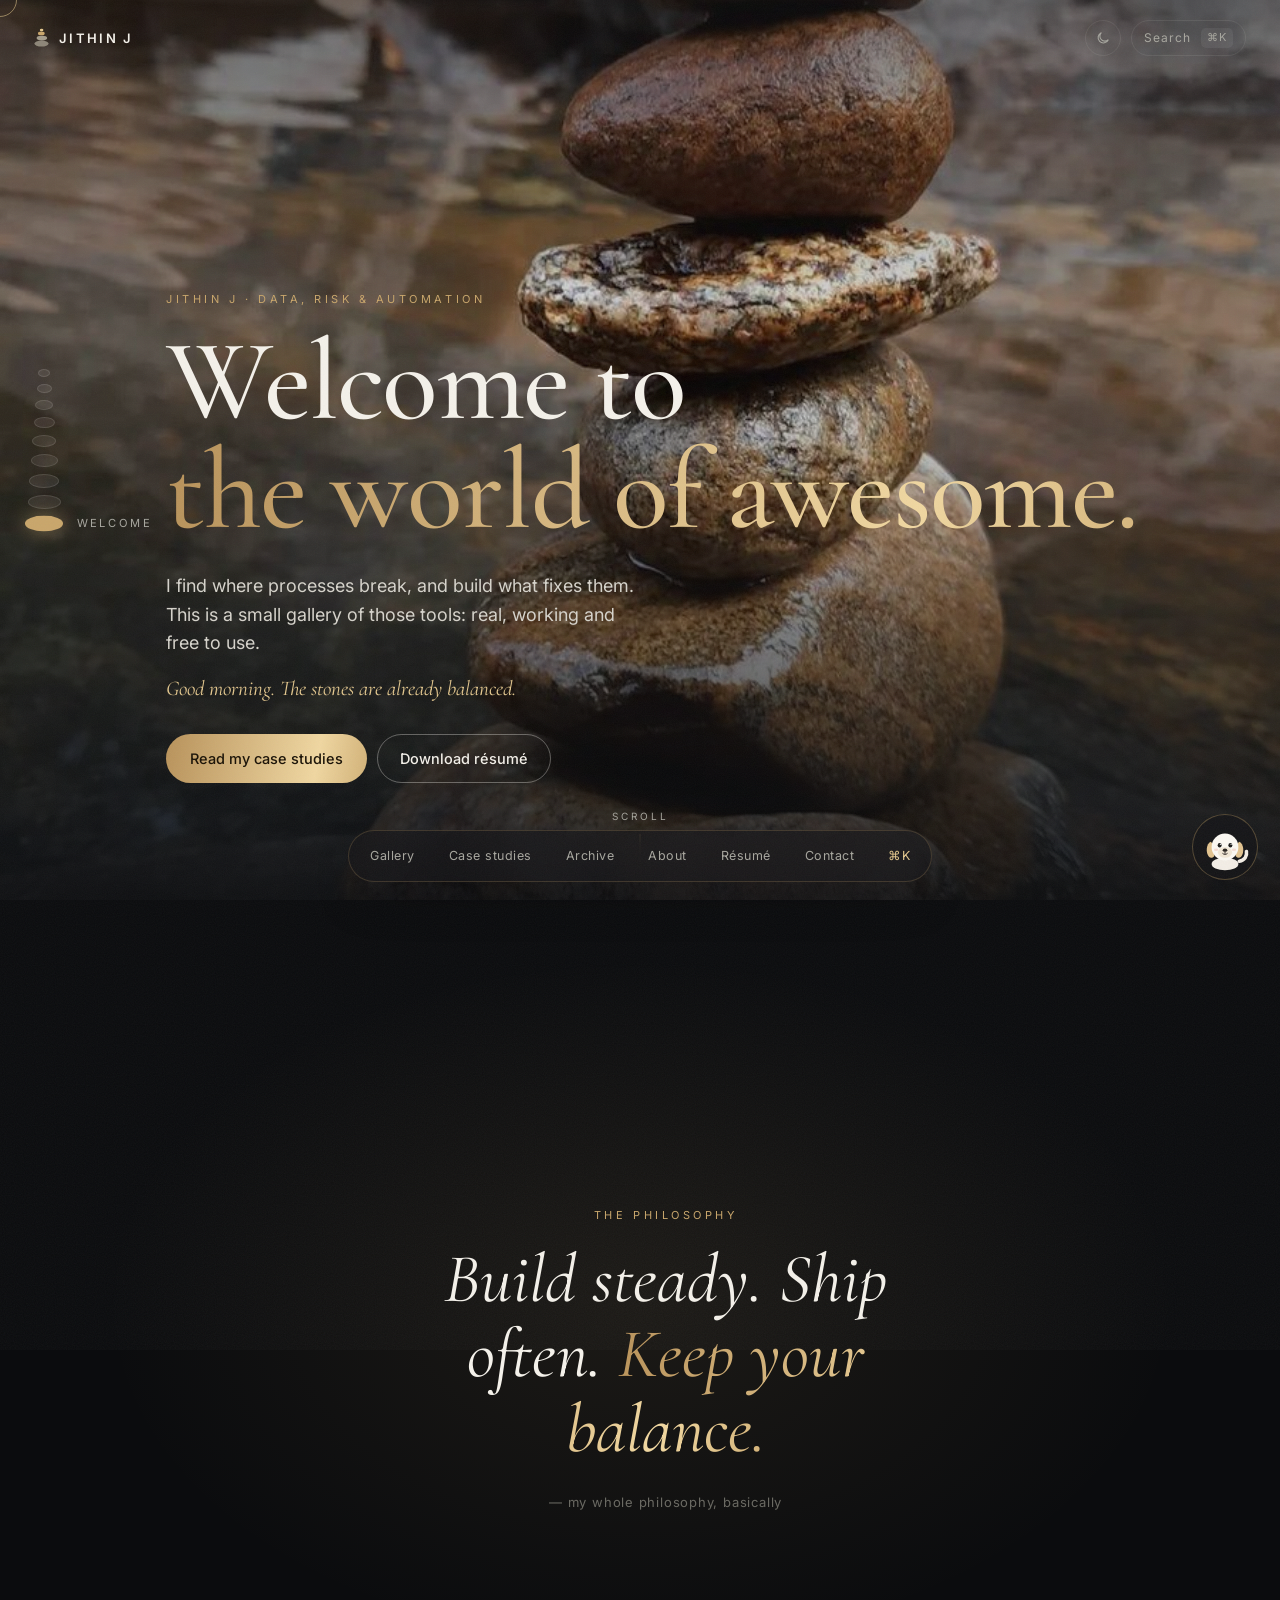
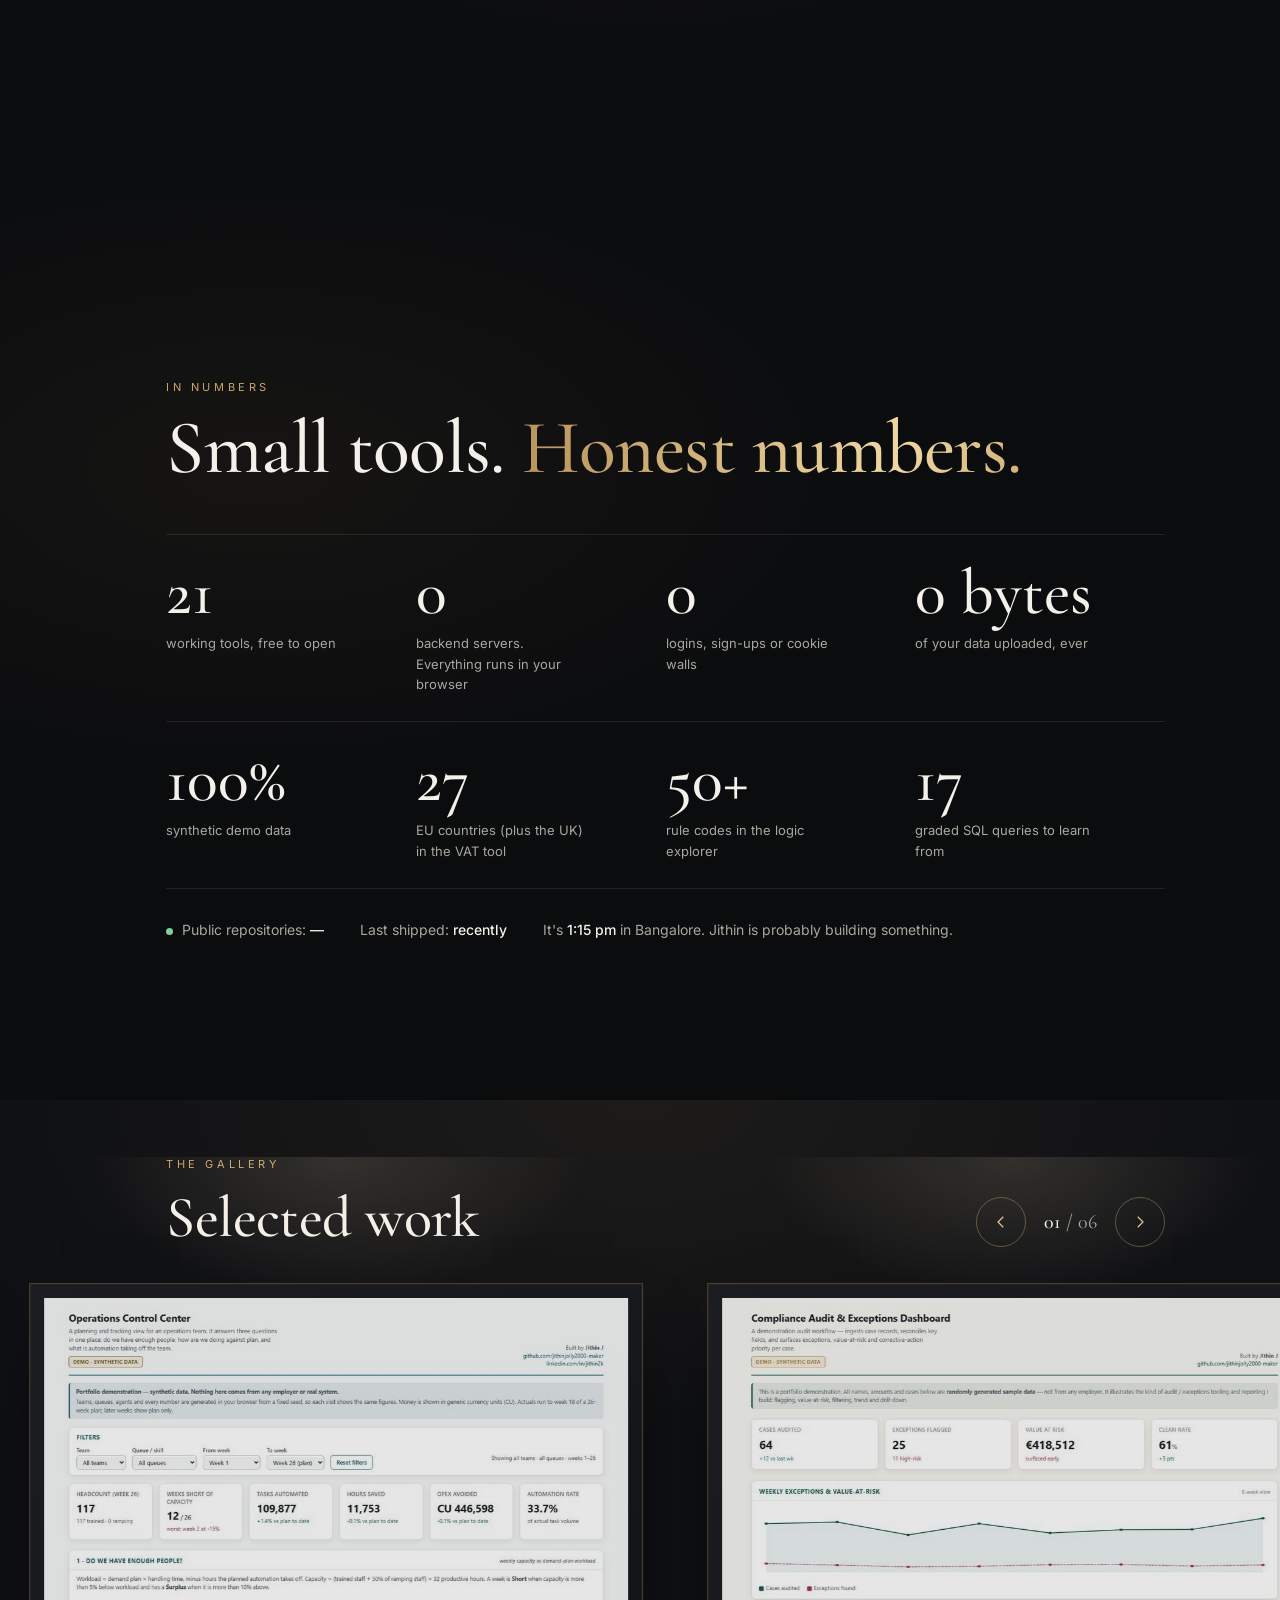
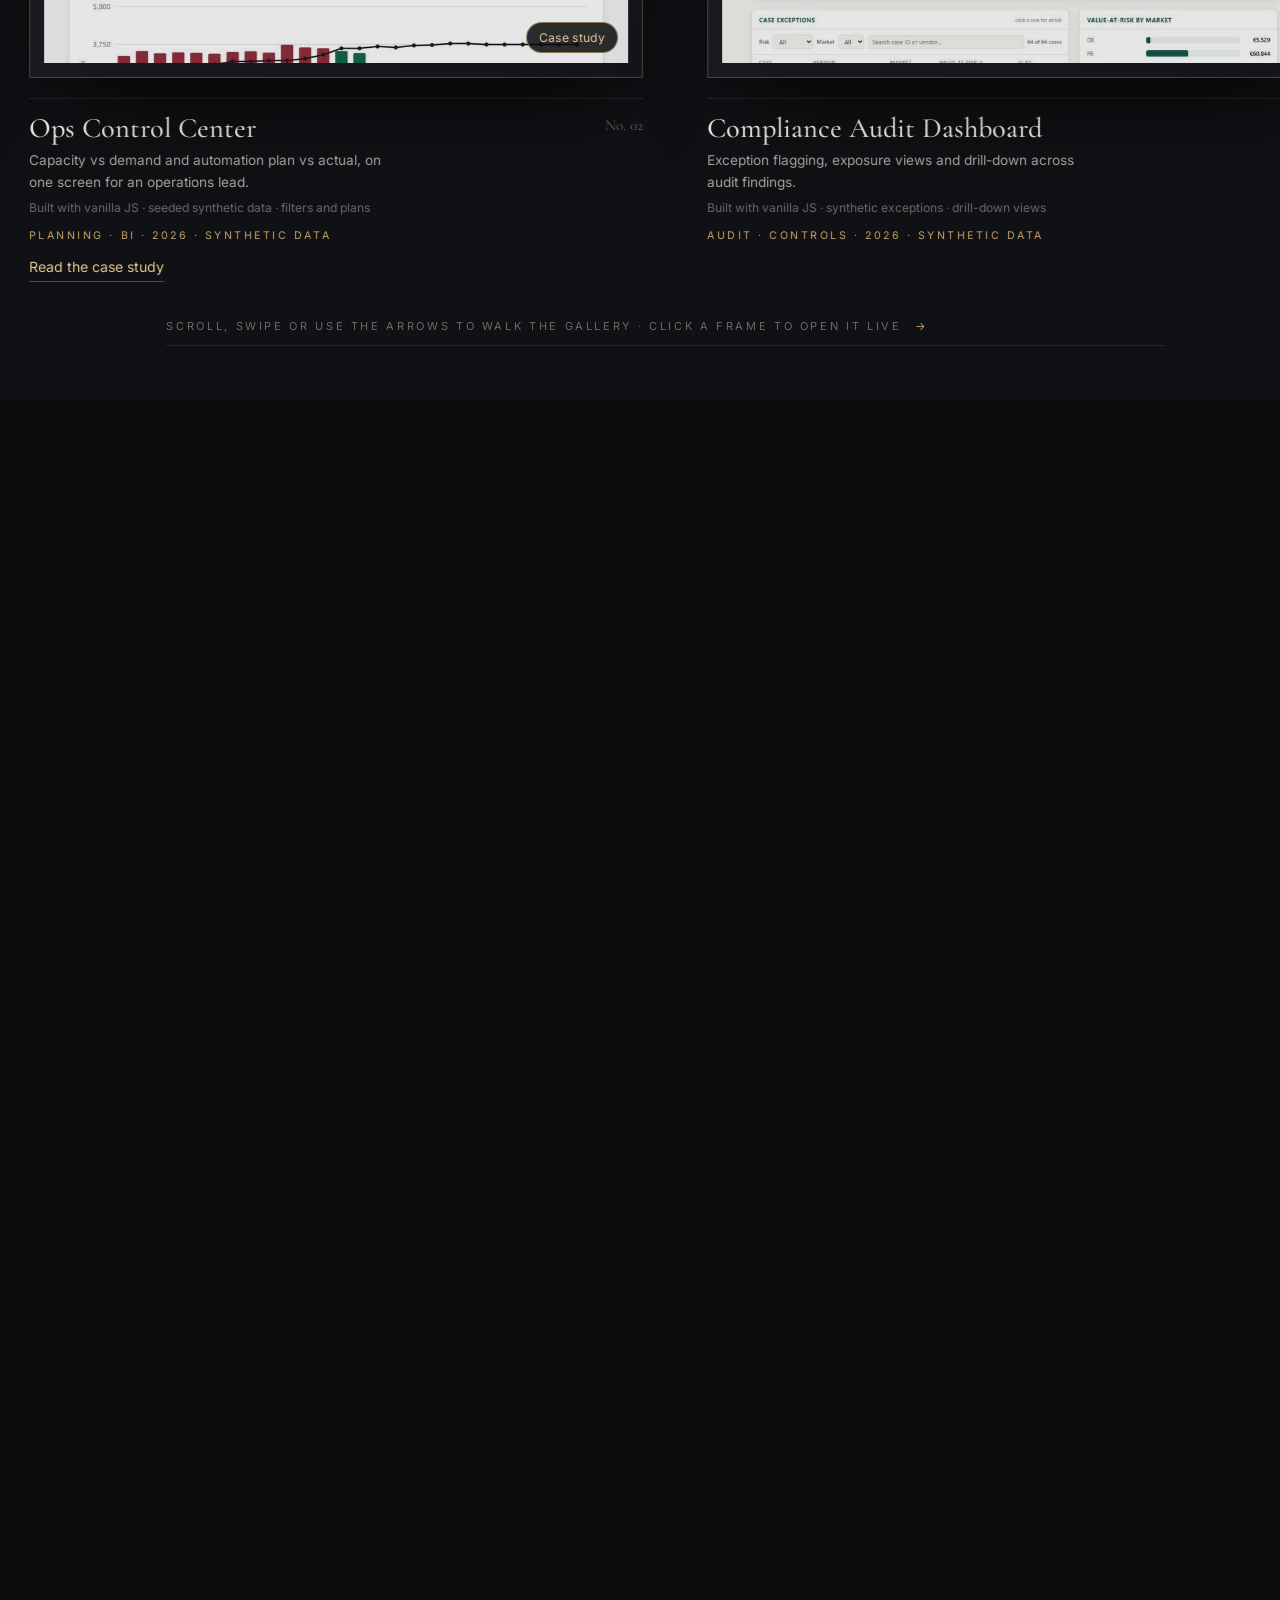
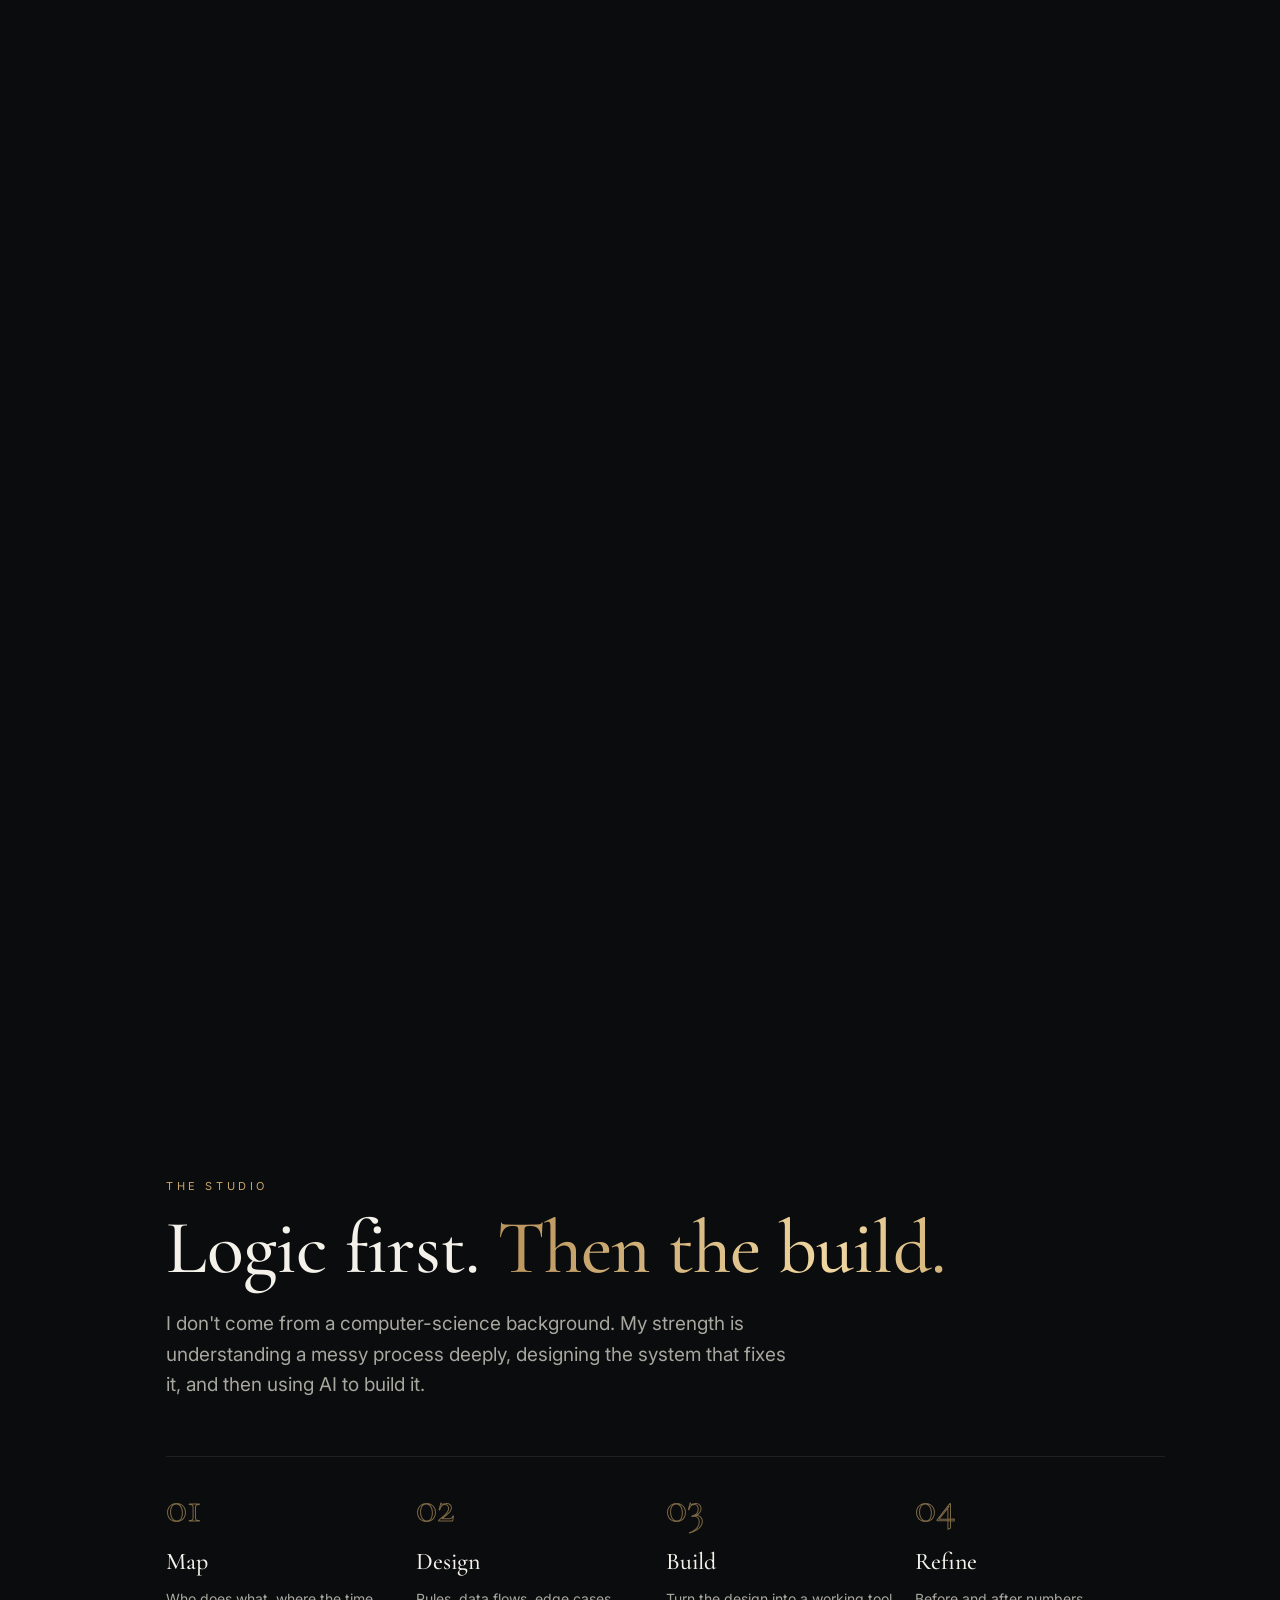
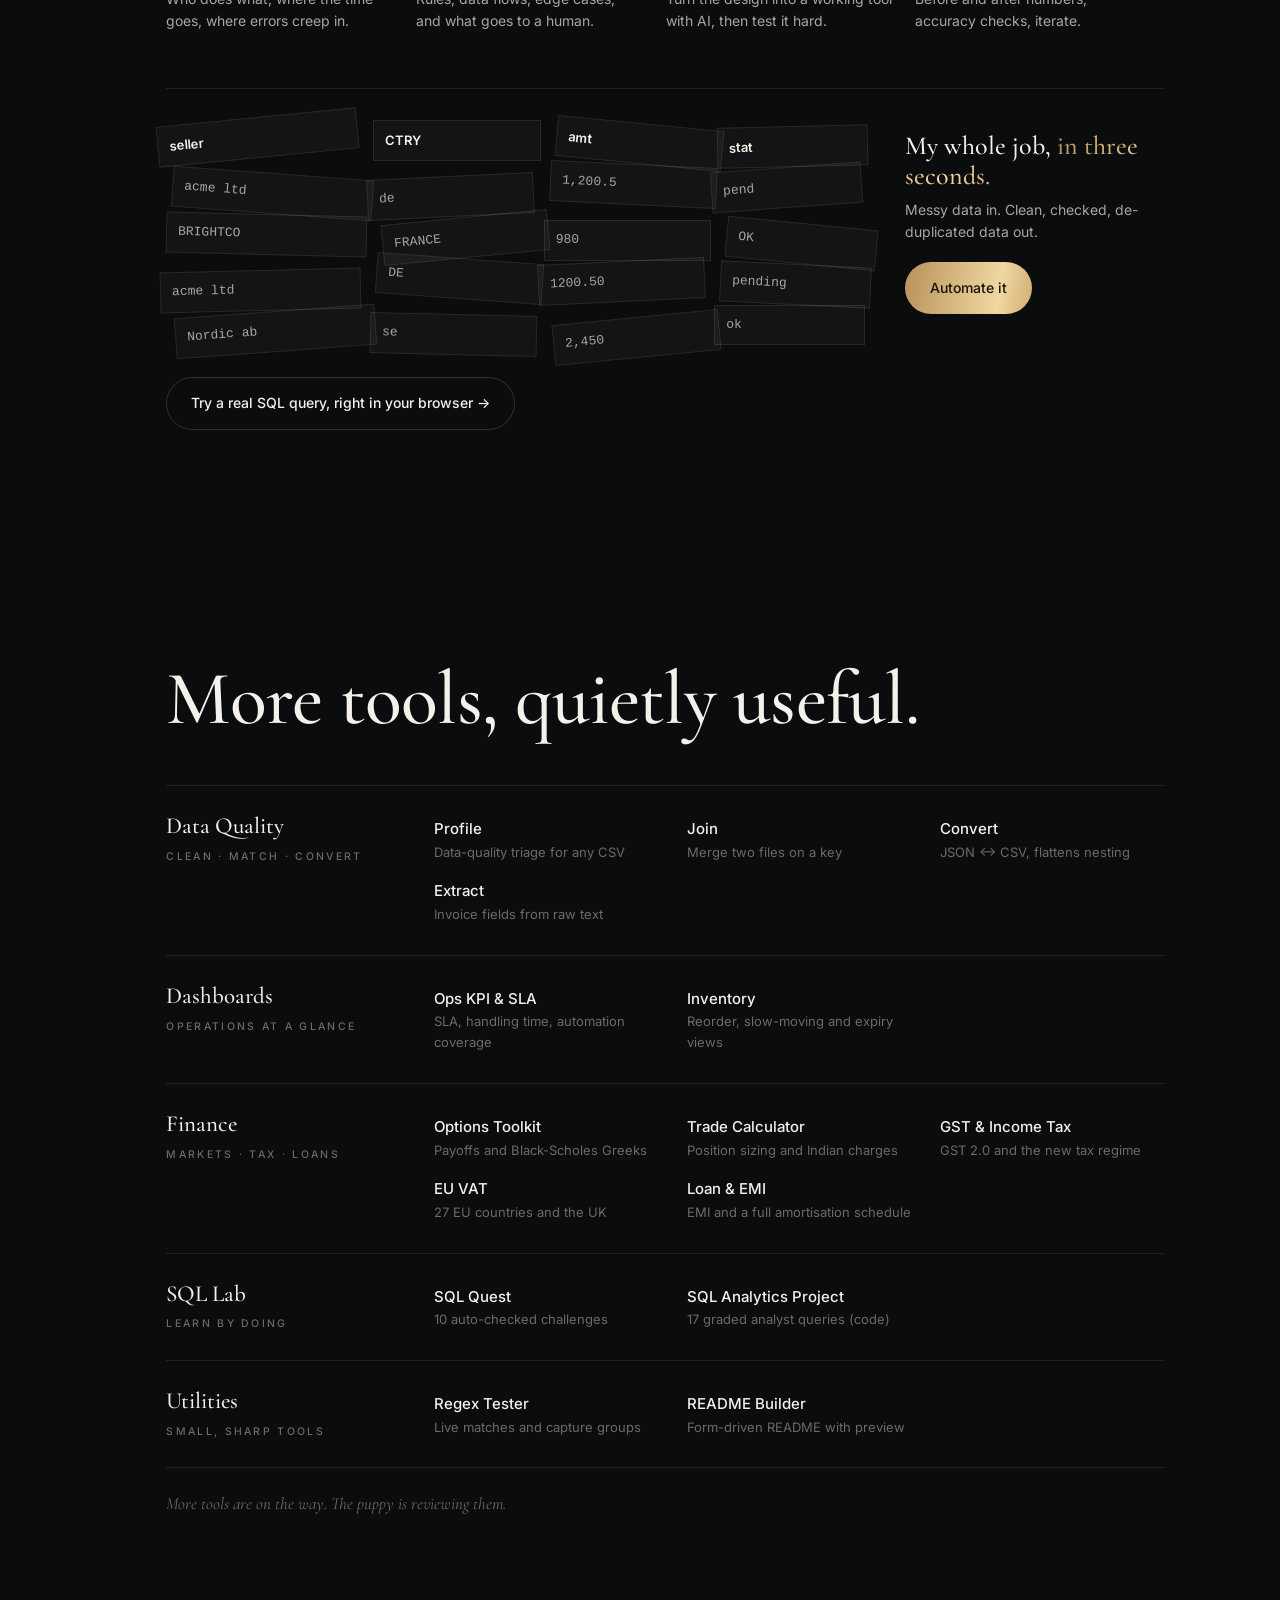
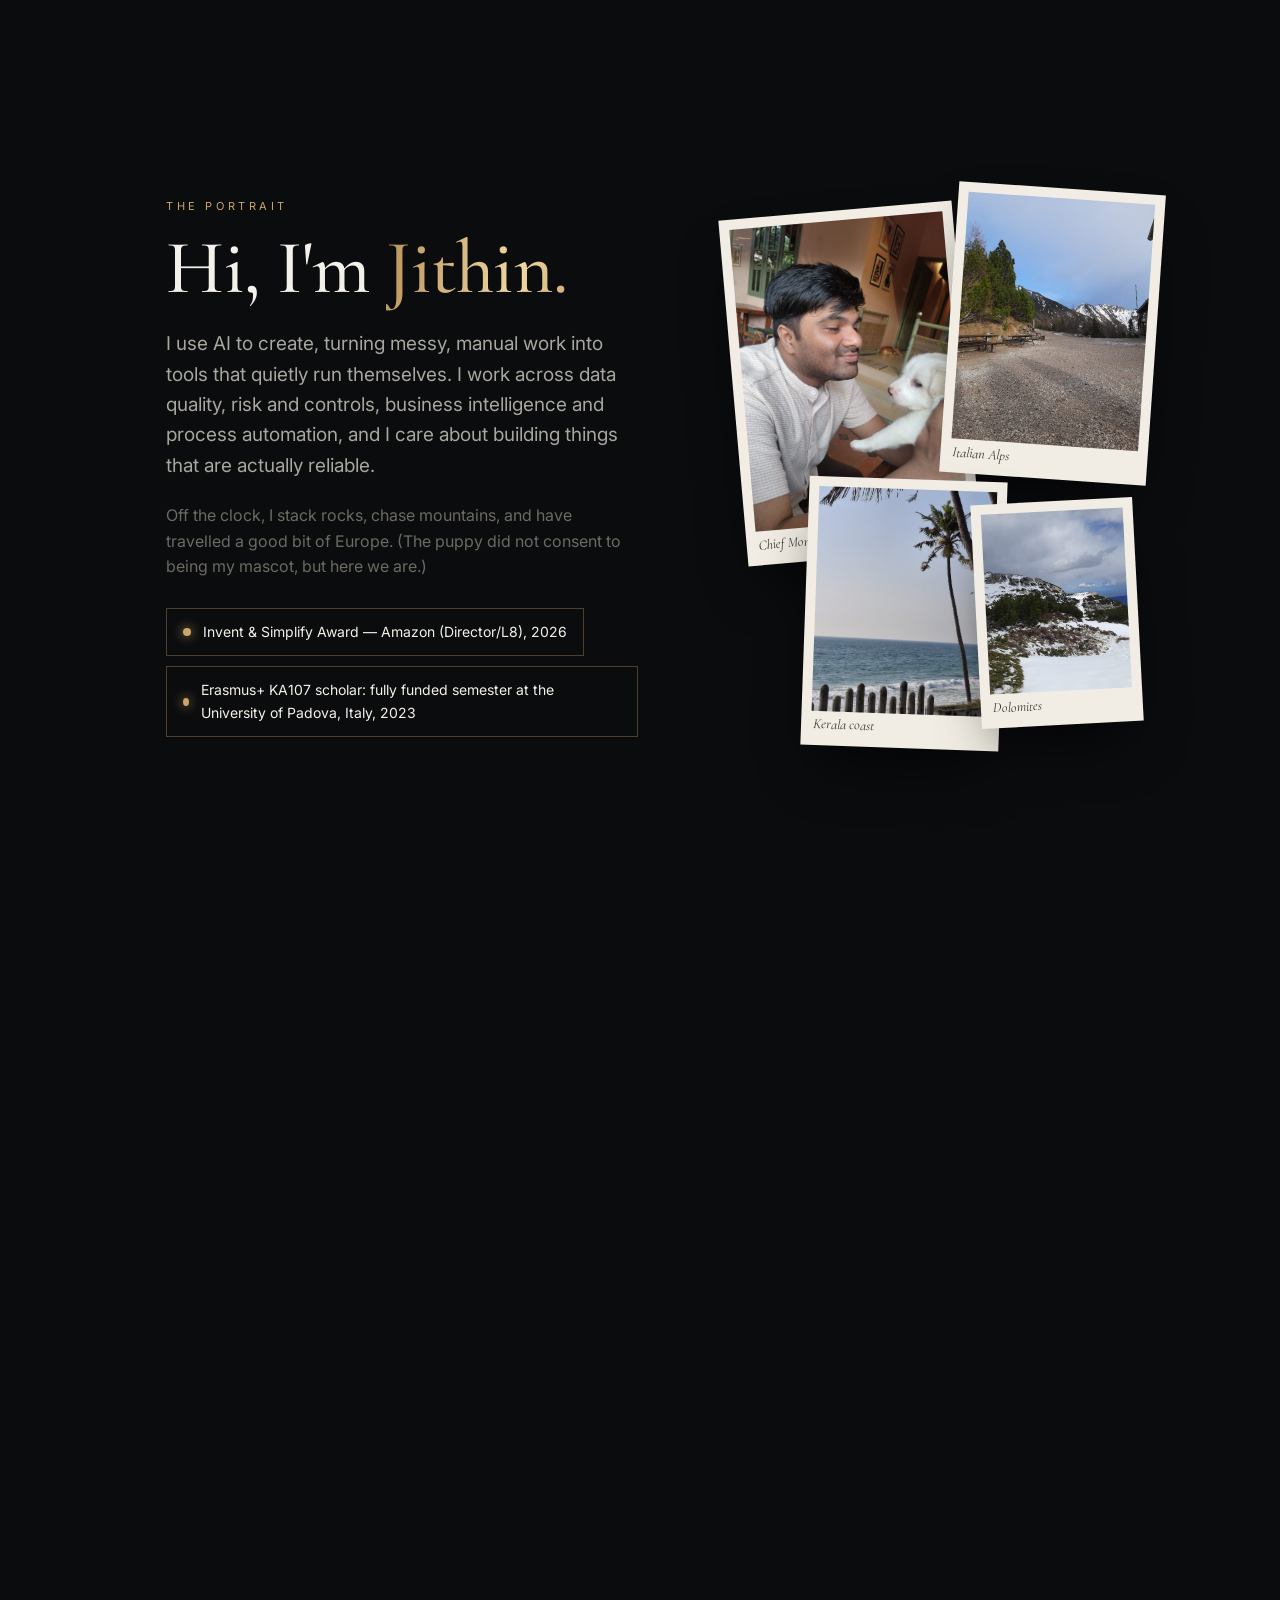
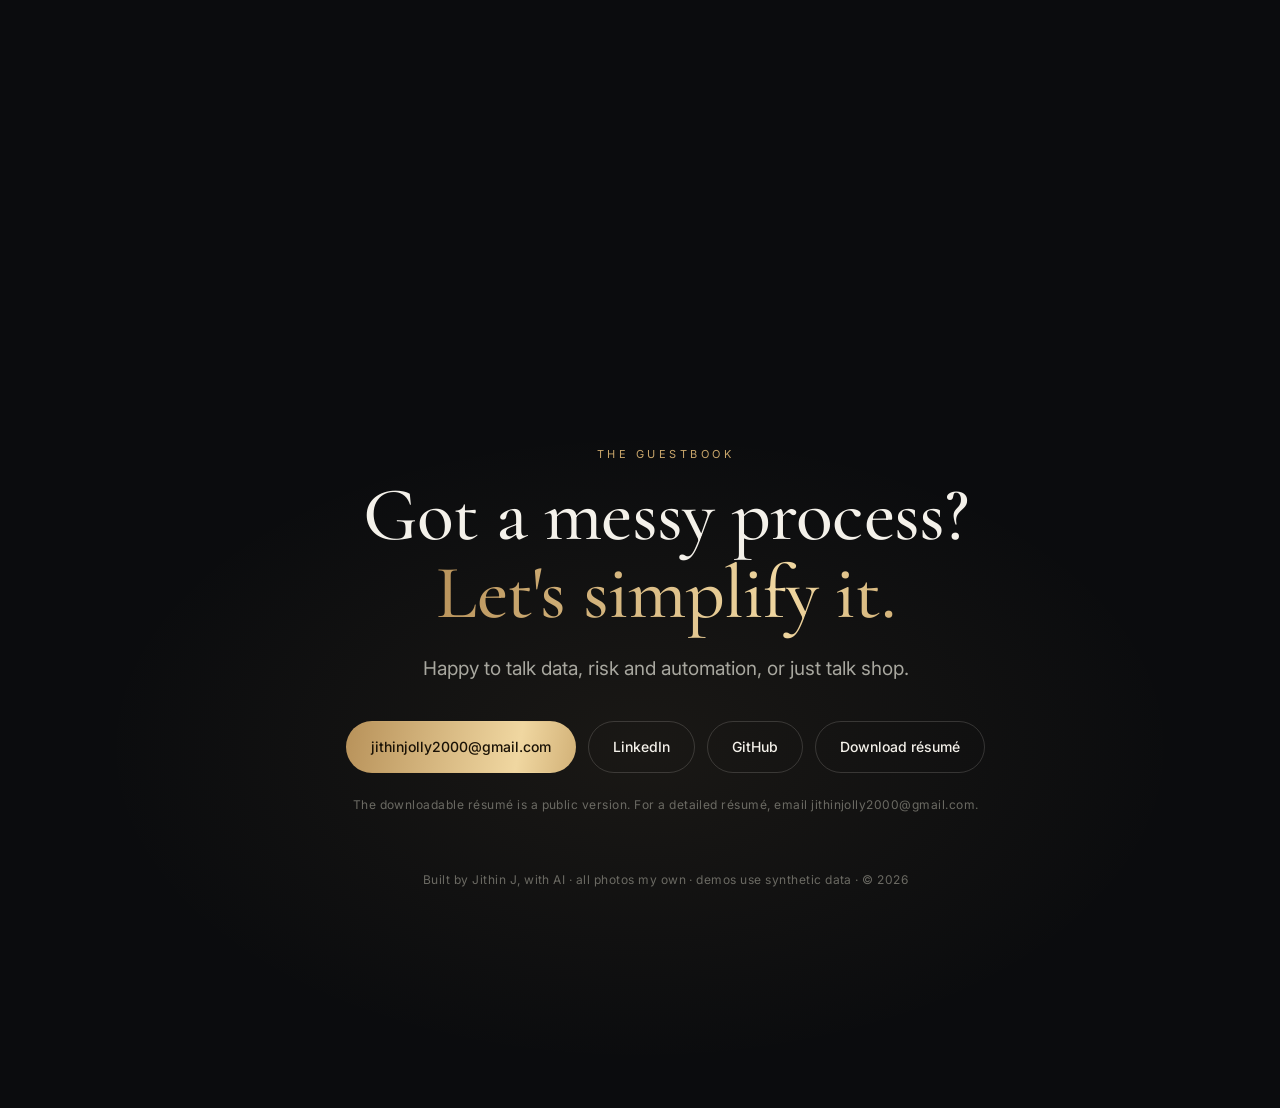
==== commit 86f980da: "Cleo: achievements, certificates, research and presentations, firsts" ====
--- a/index.html
+++ b/index.html
@@ -832,7 +832,11 @@
       {k:["case","study","studies","project","projects","portfolio","demo","demos","built","build"],a:"Three good places to start. Each case study explains the problem, the thinking and the result.",x:[CS("appeals-risk-model","Appeals Risk Model"),CS("ops-control-center","Ops Control Center"),CS("reconcile","Reconcile")]},
       {k:["resume","résumé","cv","download","pdf"],a:"Here's his public résumé. For a detailed version, just email him.",x:[RES,MAIL]},
       {k:["contact","email","mail","reach","hire","talk","connect","linkedin","message","call"],a:"The quickest way is email: <a href='mailto:jithinjolly2000@gmail.com'>jithinjolly2000@gmail.com</a>. He's also on LinkedIn.",x:[MAIL,LI]},
-      {k:["award","awards","recognition","recognised","recognized","achievement","achievements","invent","simplify","best"],a:"Invent &amp; Simplify Award — Amazon (Director/L8), 2026, and Best Performer of the Month (May 2026). He also won a fully funded Erasmus+ scholarship."},
+      {k:["award","awards","recognition","recognised","recognized","achievement","achievements","invent","simplify","best","proud","highlights"],a:"Some highlights:<br>🏆 Invent &amp; Simplify Award — Amazon (Director/L8), 2026<br>⭐ Best Performer of the Month (May 2026)<br>🎓 Fully funded Erasmus+ KA107 scholarship, University of Padova, Italy (2023)<br>🇰🇷 Selected to represent his business school at an international programme at Kangwon National University, South Korea (2023)<br>📄 Research paper presented at two conferences (2024)<br>🤖 First in his Agentic AI cohort to finish, as team lead",x:[{label:"Research &amp; talks",href:"#",ask:"research and presentations"},{label:"Certificates",href:"#",ask:"certifications"},{label:"What he pioneered",href:"#",ask:"what did he pioneer"}]},
+      {k:["certification","certifications","certificate","certificates","certified","course","courses","mos","microsoft","spss","ibm","stanford","michigan","google","arcade"],a:"His current certificates:<br>• Microsoft Office Specialist: Excel Associate (Office 2019), Microsoft, 2023<br>• IBM SPSS Statistics, IBM with Rajagiri Business School, 2023<br>• Google Arcade, Google, 2024<br>• Introduction to Mathematical Thinking, Stanford University, 2025<br>• The Future of Payment Technologies, University of Michigan, 2025"},
+      {k:["research","paper","papers","thesis","dissertation","conference","conferences","presentation","presentations","present","presented","talk","talks","migration","remittance","remittances","kerala","sdg","sdgs"],a:"His research paper, <i>The Impact of Youth Migration on Kerala's Remittances</i>, was presented at the International Conference on Multidisciplinary Approaches to SDGs and the Rajagiri Conference on Economics and Finance (both 2024). He did the full analysis in SAS: data preparation, hypothesis testing and regression.<br><br>He also studied investor behaviour in cryptocurrency and corporate ratio analysis, and at Amazon he presents weekly performance and risk readouts and live demos of his tools to managers and senior leaders across India, Spain and Luxembourg."},
+      {k:["pioneer","pioneered","first","firsts","innovation","innovative","lead","led","leader","leadership","sop","initiative","initiatives"],a:"A few things he was the first to do:<br>• First in his team to build and ship agentic AI automation for compliance checks, replacing manual case-by-case reviews, then scaling it to rule engines for six EU countries<br>• First in his Agentic AI cohort to finish, leading a 2-member team<br>• Wrote his team's first standard operating procedure for its compliance workflow<br>• Built a recovery process during a major operations transition, restoring continuity within two weeks<br>• Built the team's first operational risk model, and designed the machine learning forecasting layer for a control dashboard (in pilot)<br>• Built a training and automated assessment platform for new hires",x:[CS("appeals-risk-model","See the risk model case study")]},
+      {k:["korea","kangwon","international","abroad","exchange","travel","travelled","europe"],a:"He has studied abroad twice: a fully funded Erasmus+ KA107 semester at the University of Padova in Italy, and an international programme at Kangwon National University in South Korea, where he represented his business school (both 2023)."},
       {k:["education","study","studied","college","university","degree","mba","pgdm","erasmus","padova","italy","bcom","b.com","rajagiri"],a:"A PGDM in Marketing &amp; Finance from Rajagiri Business School, a fully funded Erasmus+ KA107 semester at the University of Padova in Italy, and a B.Com from the University of Calicut."},
       {k:["fraud","risk","compliance","kyb","kyc","audit","controls","seller","sellers","registry"],a:"He investigates seller accounts for fraud and compliance risk, built registry and KYB checks for six EU countries, and designed an operational risk model for a high-volume appeals process. The Appeals Risk Model case study shows the thinking.",x:[CS("appeals-risk-model")]},
       {k:["privacy","private","upload","uploaded","data","safe","secure","synthetic"],a:"Every demo here runs in your browser on synthetic data. Nothing you load is uploaded, and this chat doesn't send your messages anywhere either."},
@@ -842,7 +846,7 @@
       {k:["available","open","looking","opportunity","opportunities","jobs","vacancy","freelance","salary"],a:"Best to ask Jithin directly. Email <a href='mailto:jithinjolly2000@gmail.com'>jithinjolly2000@gmail.com</a> and he'll get back to you.",x:[MAIL]},
       {k:["thanks","thank","thx","bye","goodbye","cool","nice","great","awesome"],a:"Anytime! Woof. 🐾"}
     ];
-    var CHIPS=["What does Jithin do?","Show me a case study","What has he built with AI?","Download résumé","How do I contact him?","Who are you, Cleo?"];
+    var CHIPS=["What does Jithin do?","His achievements","What did he pioneer?","Research & presentations","Certifications","Show me a case study","What has he built with AI?","Download résumé","How do I contact him?","Who are you, Cleo?"];
     function words(t){ return (t.toLowerCase().match(/[a-zé.]+/g)||[]).map(function(w){return w.replace(/\.$/,"");}); }
     function answer(t){
       var w=words(t), best=null, bestS=0;
@@ -854,7 +858,7 @@
       var m=document.createElement("div"); m.className="m "+who;
       if(who==="u") m.textContent=text; else m.innerHTML=text;
       if(acts&&acts.length){ var a=document.createElement("div"); a.className="acts";
-        acts.forEach(function(x){ var l=document.createElement("a"); l.href=x.href; l.textContent=x.label; if(x.download) l.setAttribute("download",""); if(x.ext){l.target="_blank";l.rel="noopener";} a.appendChild(l); }); m.appendChild(a); }
+        acts.forEach(function(x){ var l=document.createElement(x.ask?"button":"a"); if(x.ask){ l.type="button"; l.addEventListener("click",function(){ reply(x.ask); }); } else { l.href=x.href; if(x.download) l.setAttribute("download",""); if(x.ext){l.target="_blank";l.rel="noopener";} } l.innerHTML=x.label; a.appendChild(l); }); m.appendChild(a); }
       msgs.appendChild(m); msgs.scrollTop=msgs.scrollHeight;
     }
     function reply(t){
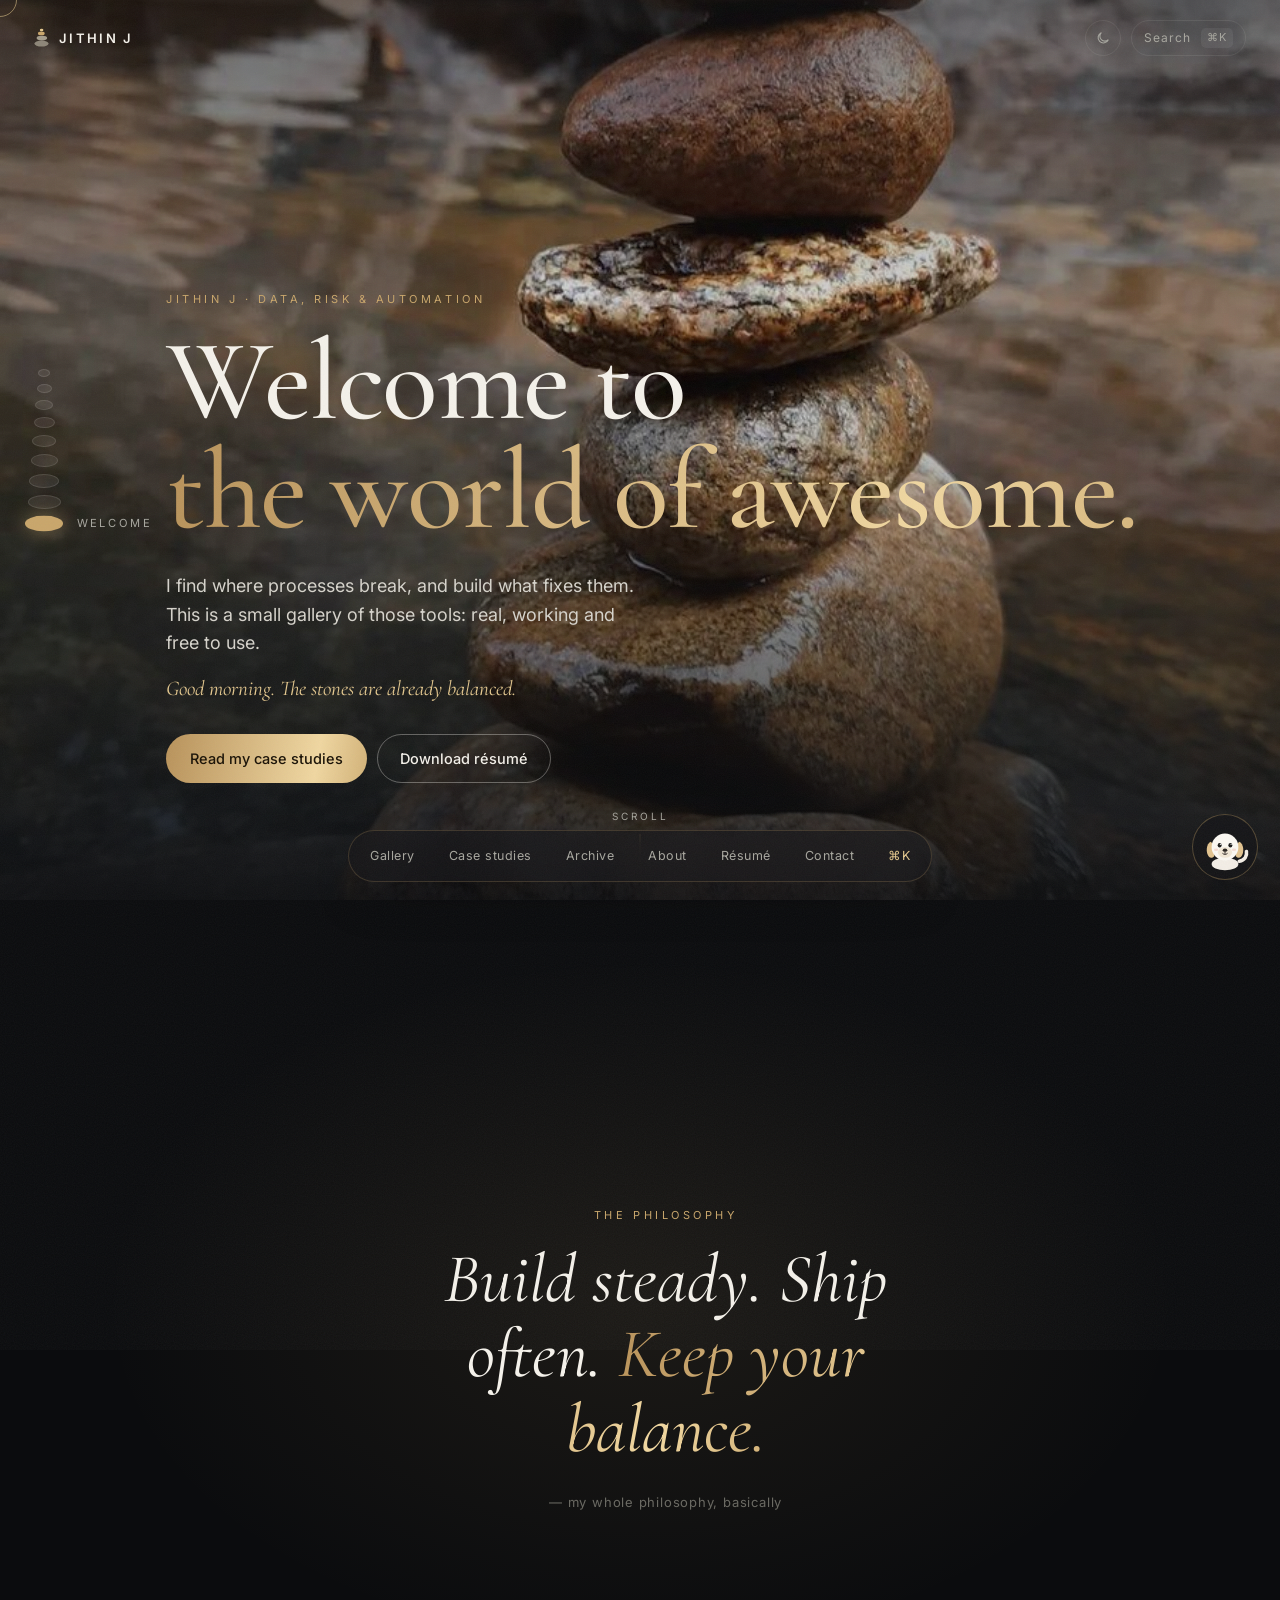
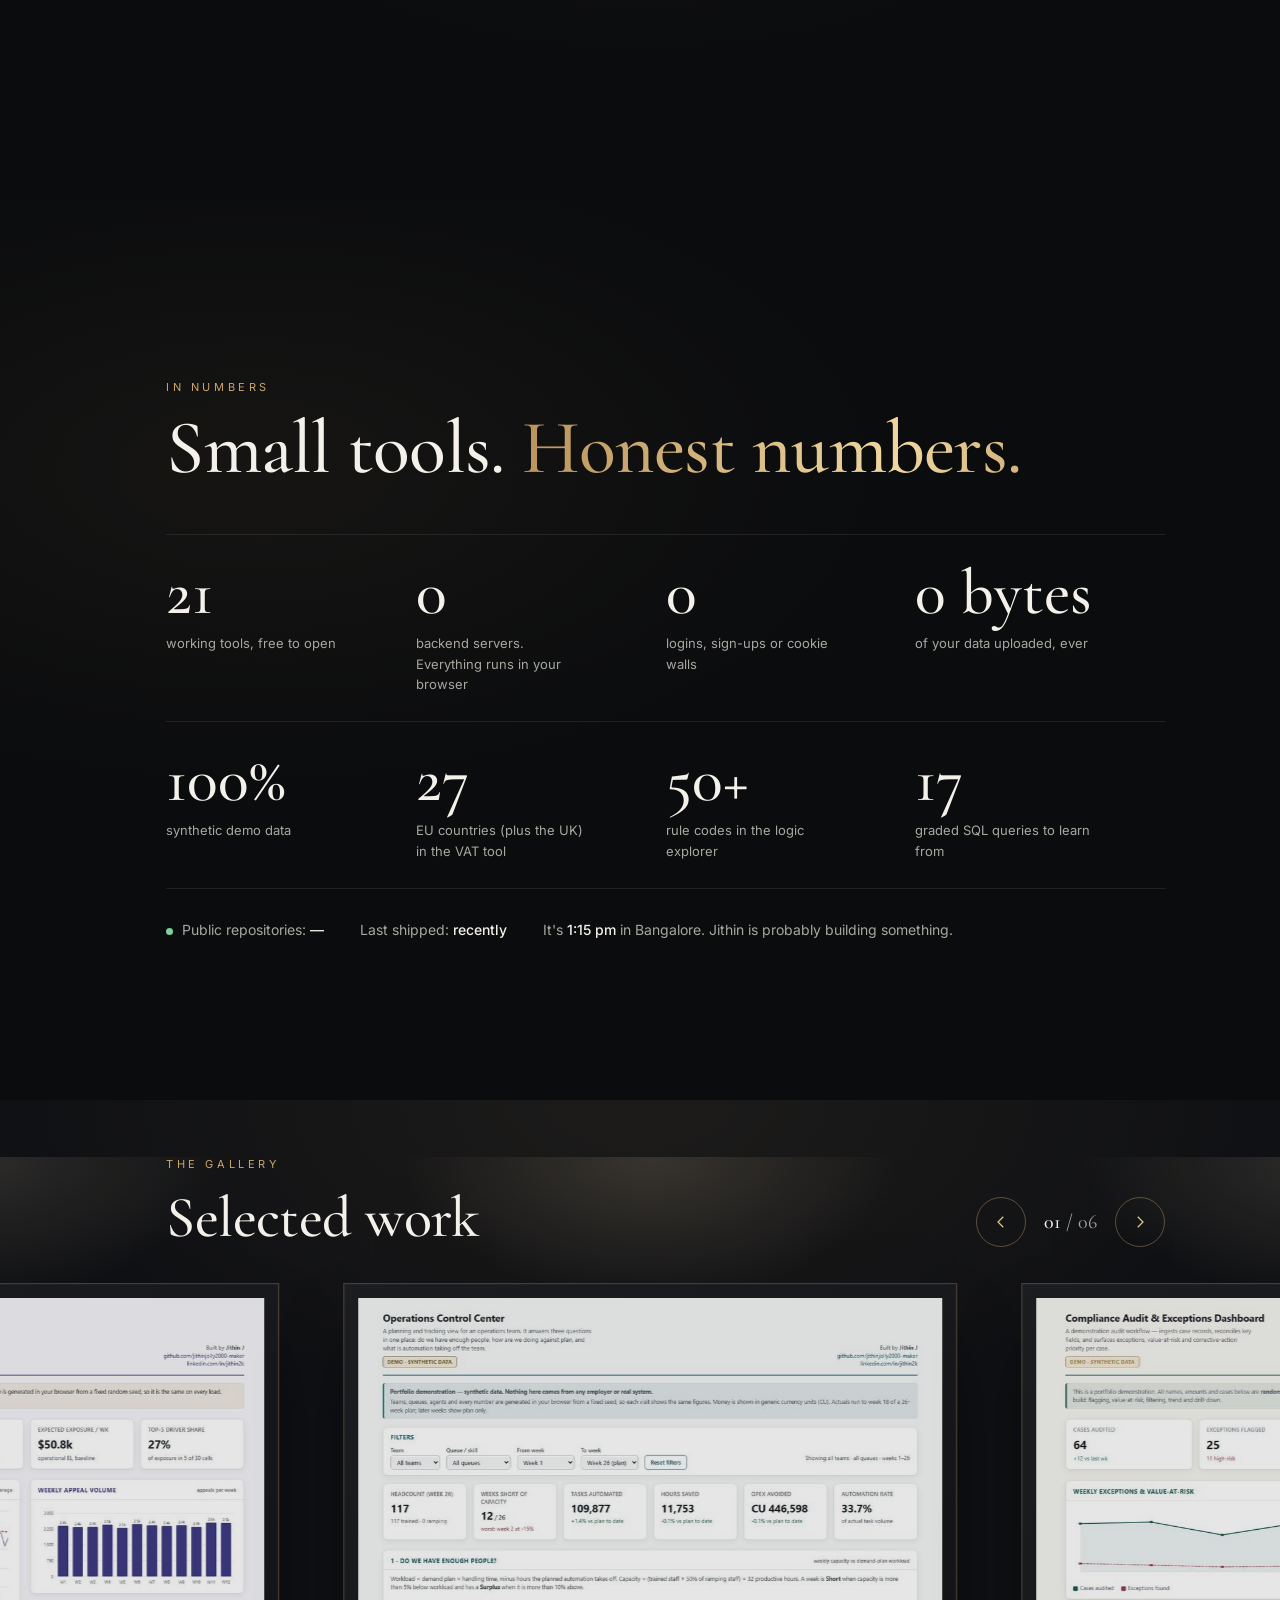
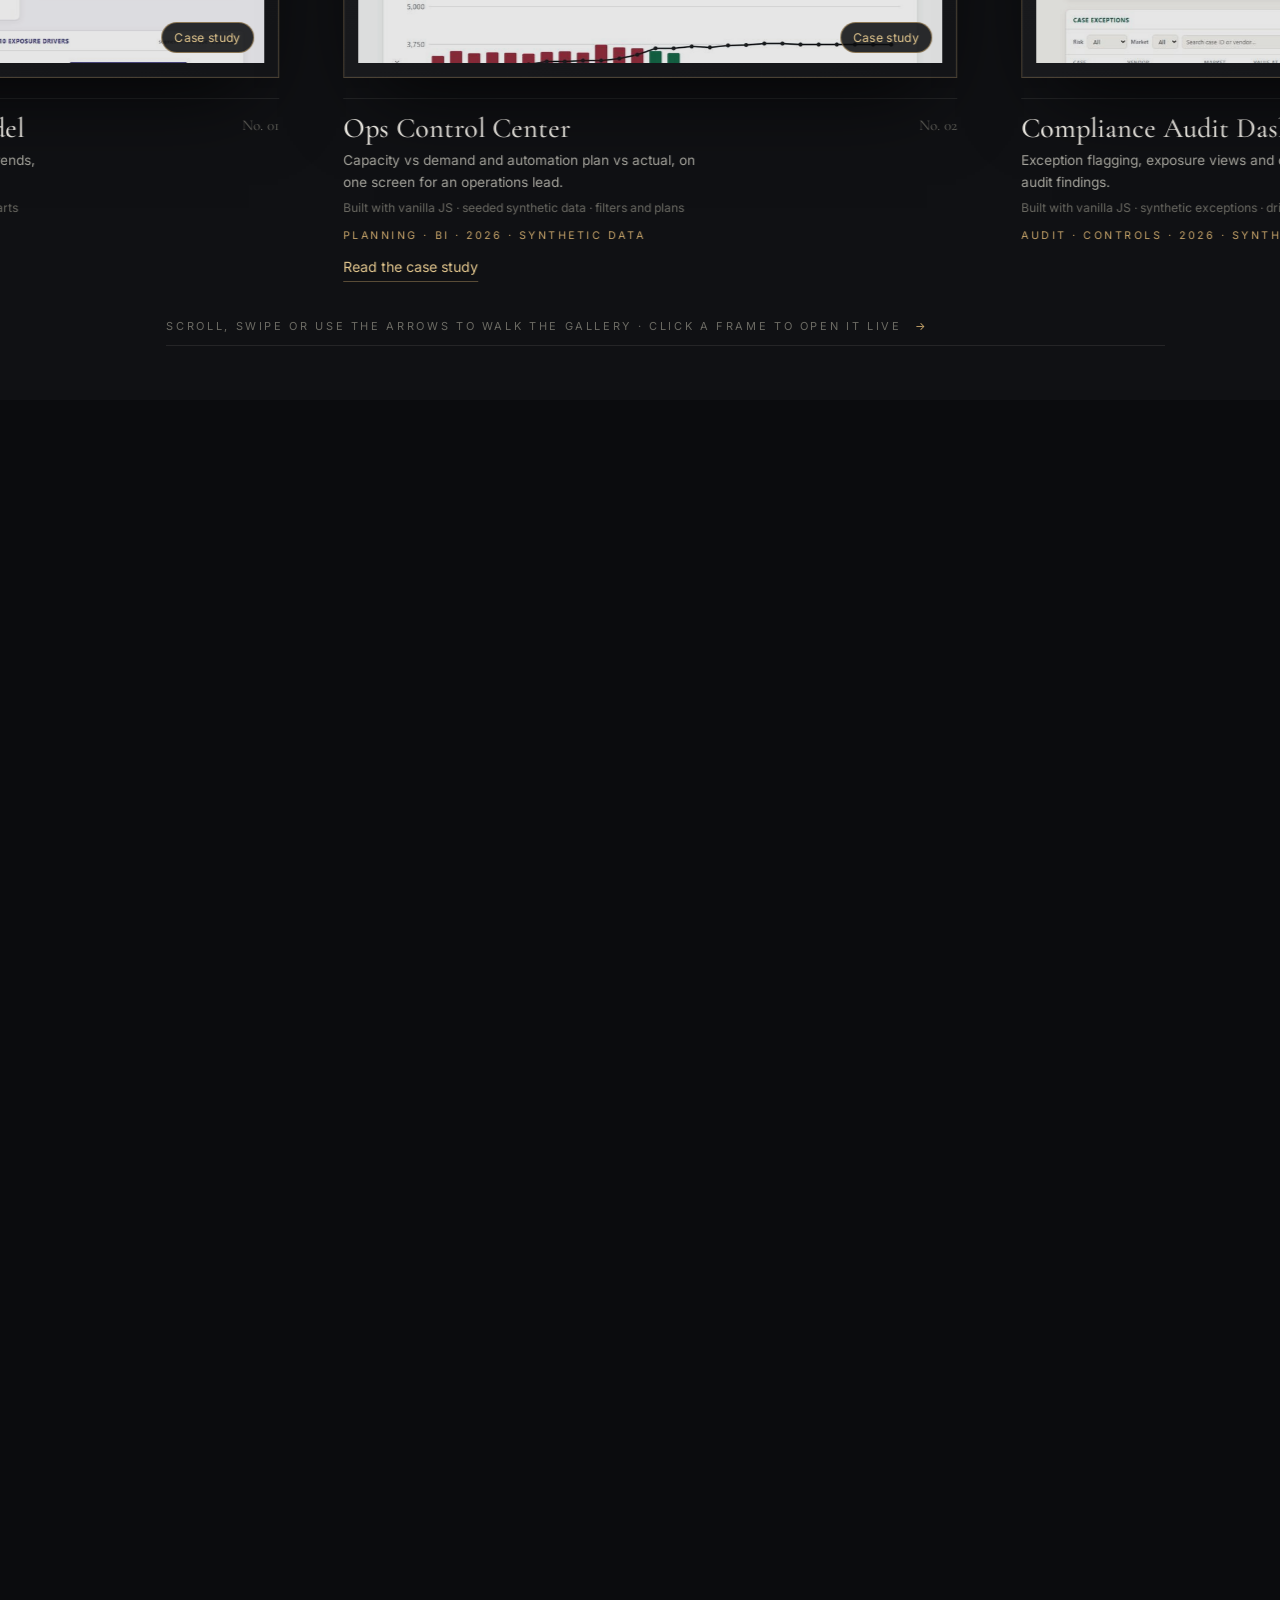
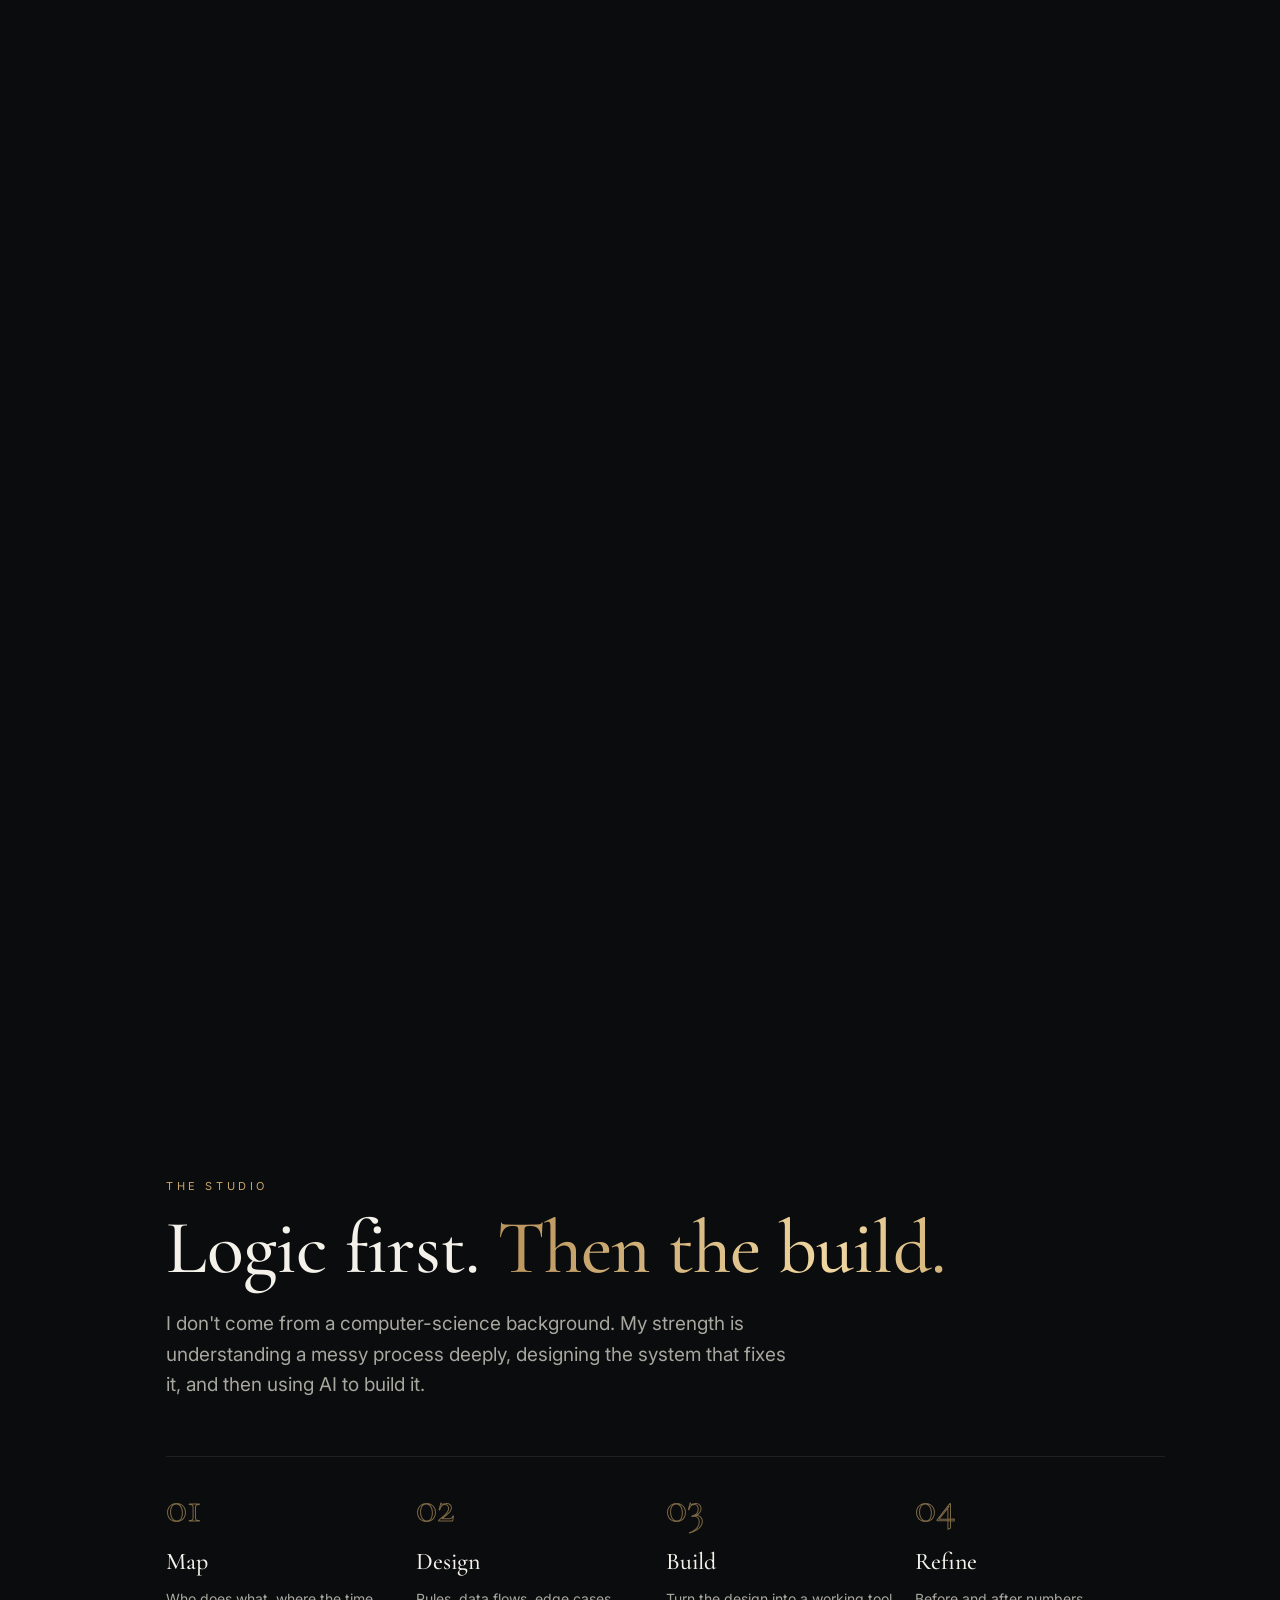
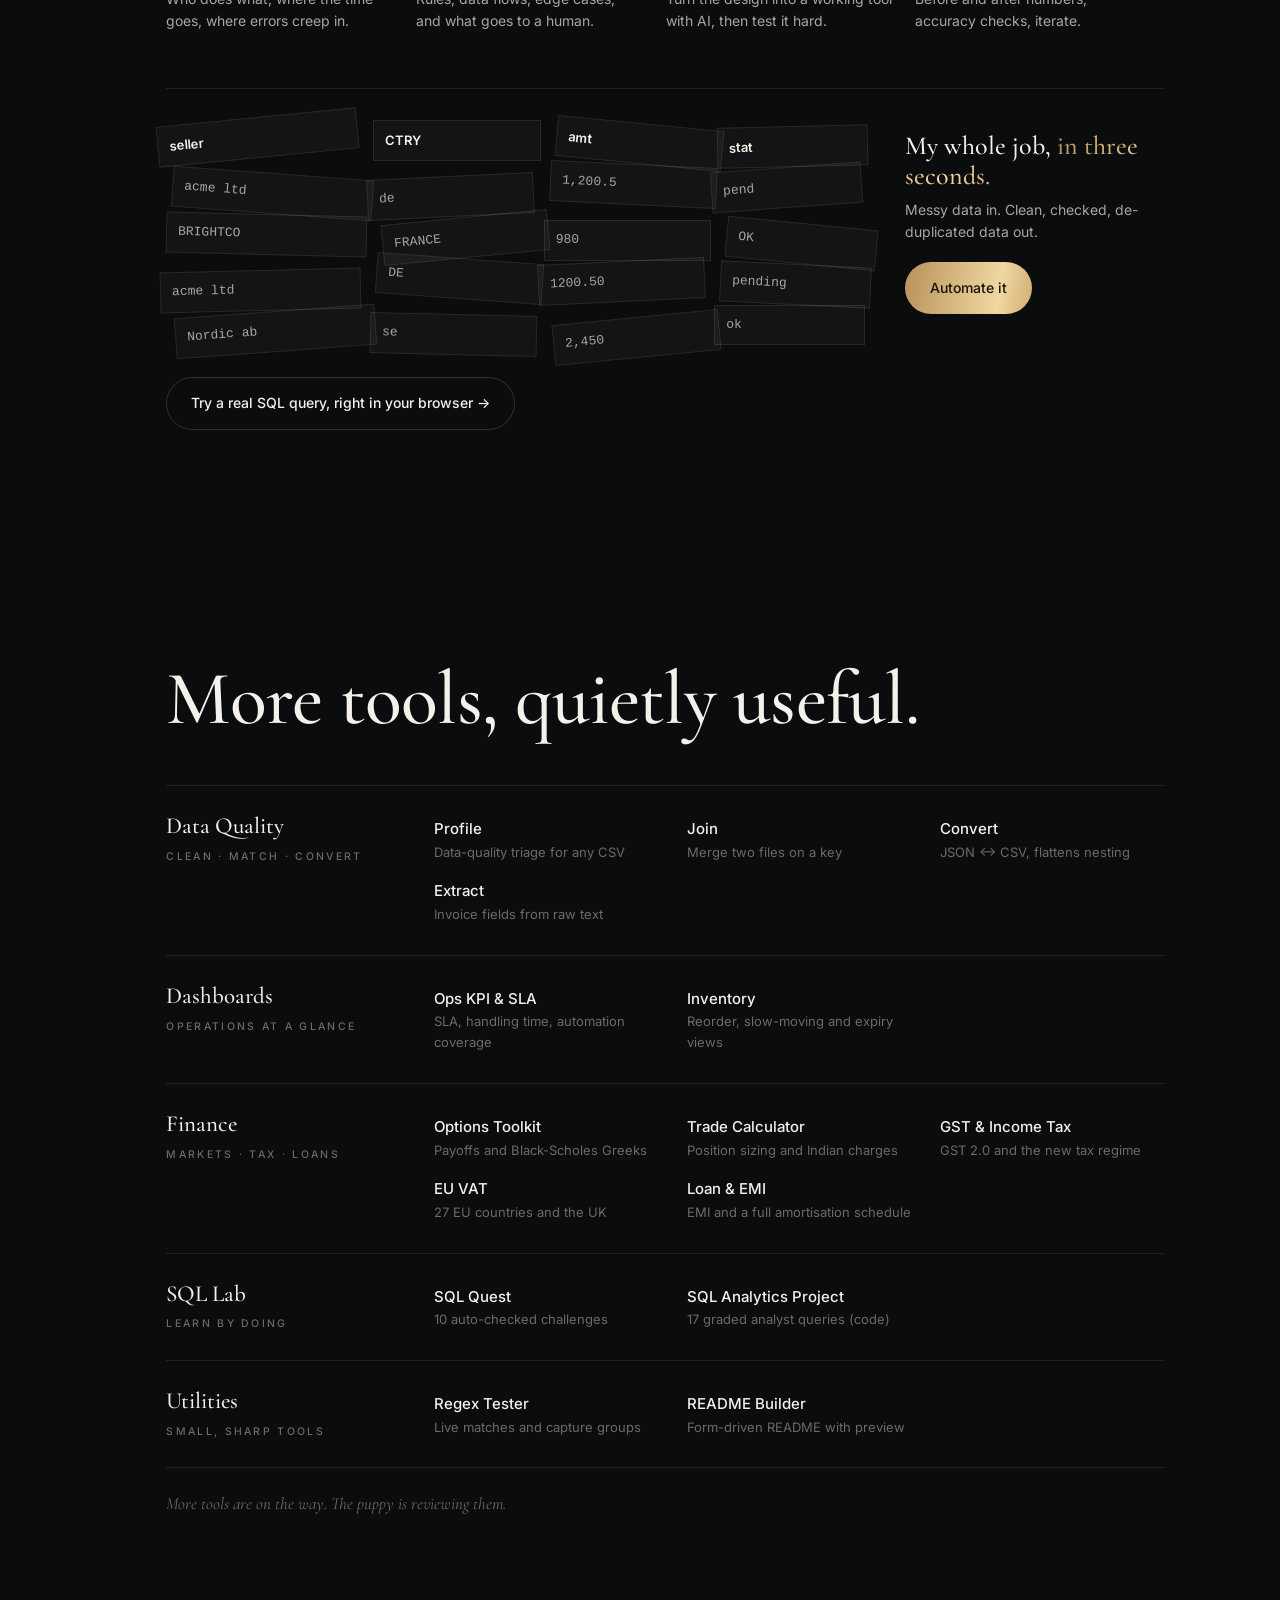
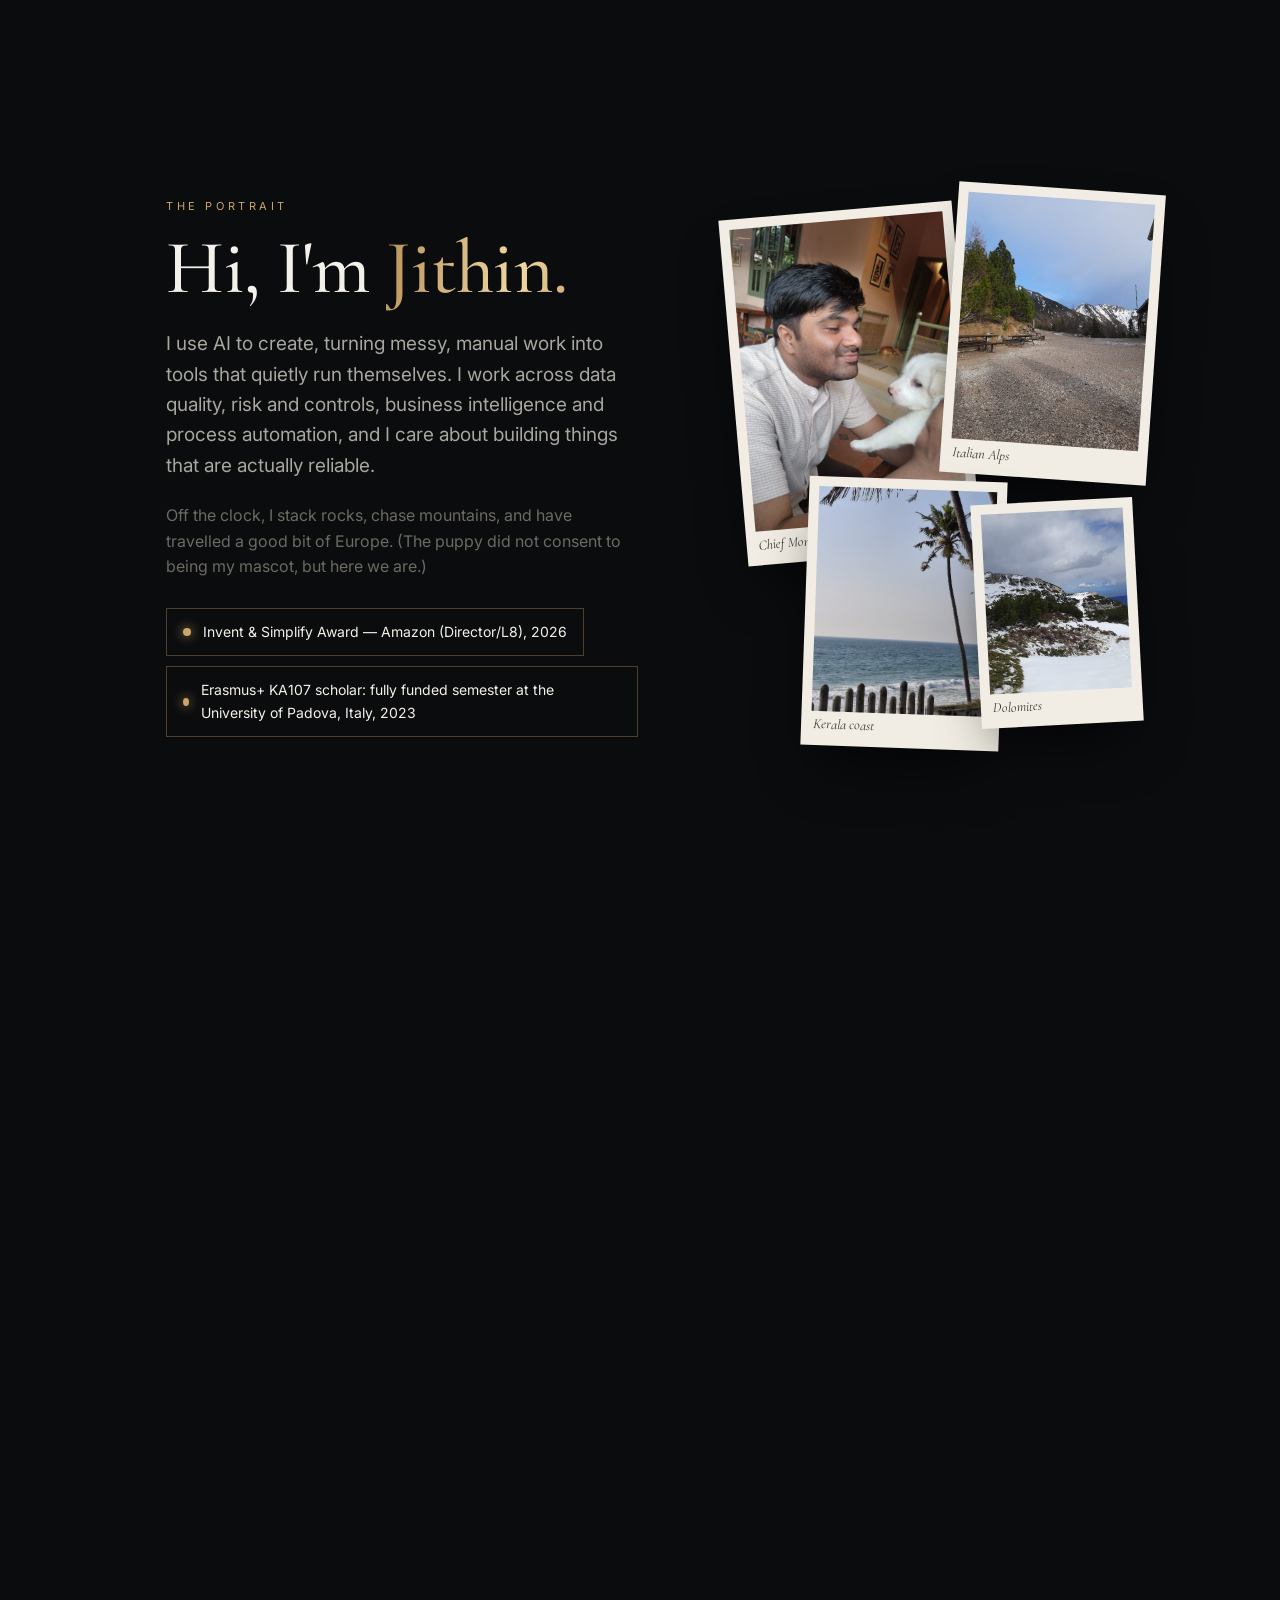
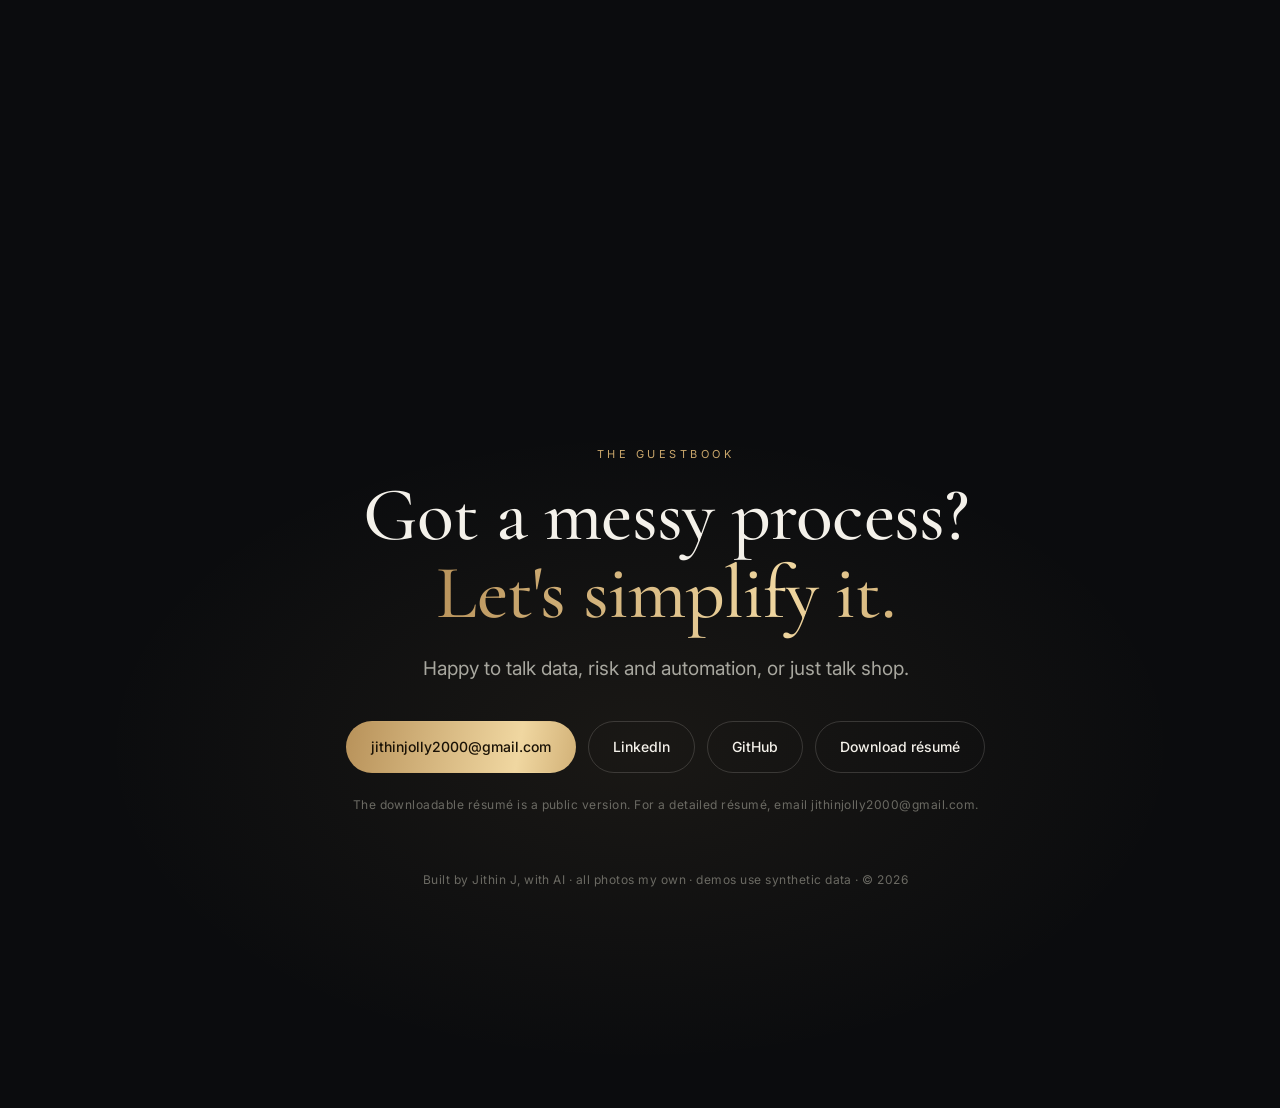
==== commit b15a6fd6: "Cleo: college leadership (Infloré '23, social media team)" ====
--- a/index.html
+++ b/index.html
@@ -832,10 +832,11 @@
       {k:["case","study","studies","project","projects","portfolio","demo","demos","built","build"],a:"Three good places to start. Each case study explains the problem, the thinking and the result.",x:[CS("appeals-risk-model","Appeals Risk Model"),CS("ops-control-center","Ops Control Center"),CS("reconcile","Reconcile")]},
       {k:["resume","résumé","cv","download","pdf"],a:"Here's his public résumé. For a detailed version, just email him.",x:[RES,MAIL]},
       {k:["contact","email","mail","reach","hire","talk","connect","linkedin","message","call"],a:"The quickest way is email: <a href='mailto:jithinjolly2000@gmail.com'>jithinjolly2000@gmail.com</a>. He's also on LinkedIn.",x:[MAIL,LI]},
-      {k:["award","awards","recognition","recognised","recognized","achievement","achievements","invent","simplify","best","proud","highlights"],a:"Some highlights:<br>🏆 Invent &amp; Simplify Award — Amazon (Director/L8), 2026<br>⭐ Best Performer of the Month (May 2026)<br>🎓 Fully funded Erasmus+ KA107 scholarship, University of Padova, Italy (2023)<br>🇰🇷 Selected to represent his business school at an international programme at Kangwon National University, South Korea (2023)<br>📄 Research paper presented at two conferences (2024)<br>🤖 First in his Agentic AI cohort to finish, as team lead",x:[{label:"Research &amp; talks",href:"#",ask:"research and presentations"},{label:"Certificates",href:"#",ask:"certifications"},{label:"What he pioneered",href:"#",ask:"what did he pioneer"}]},
+      {k:["award","awards","recognition","recognised","recognized","achievement","achievements","invent","simplify","best","proud","highlights"],a:"Some highlights:<br>🏆 Invent &amp; Simplify Award — Amazon (Director/L8), 2026<br>⭐ Best Performer of the Month (May 2026)<br>🎓 Fully funded Erasmus+ KA107 scholarship, University of Padova, Italy (2023)<br>🇰🇷 Selected to represent his business school at an international programme at Kangwon National University, South Korea (2023)<br>📄 Research paper presented at two conferences (2024)<br>🤖 First in his Agentic AI cohort to finish, as team lead<br>🎪 Event Head for the Marketing Game at Infloré '23, and led his business school's social media team",x:[{label:"Research &amp; talks",href:"#",ask:"research and presentations"},{label:"Certificates",href:"#",ask:"certifications"},{label:"What he pioneered",href:"#",ask:"what did he pioneer"}]},
       {k:["certification","certifications","certificate","certificates","certified","course","courses","mos","microsoft","spss","ibm","stanford","michigan","google","arcade"],a:"His current certificates:<br>• Microsoft Office Specialist: Excel Associate (Office 2019), Microsoft, 2023<br>• IBM SPSS Statistics, IBM with Rajagiri Business School, 2023<br>• Google Arcade, Google, 2024<br>• Introduction to Mathematical Thinking, Stanford University, 2025<br>• The Future of Payment Technologies, University of Michigan, 2025"},
       {k:["research","paper","papers","thesis","dissertation","conference","conferences","presentation","presentations","present","presented","talk","talks","migration","remittance","remittances","kerala","sdg","sdgs"],a:"His research paper, <i>The Impact of Youth Migration on Kerala's Remittances</i>, was presented at the International Conference on Multidisciplinary Approaches to SDGs and the Rajagiri Conference on Economics and Finance (both 2024). He did the full analysis in SAS: data preparation, hypothesis testing and regression.<br><br>He also studied investor behaviour in cryptocurrency and corporate ratio analysis, and at Amazon he presents weekly performance and risk readouts and live demos of his tools to managers and senior leaders across India, Spain and Luxembourg."},
       {k:["pioneer","pioneered","first","firsts","innovation","innovative","lead","led","leader","leadership","sop","initiative","initiatives"],a:"A few things he was the first to do:<br>• First in his team to build and ship agentic AI automation for compliance checks, replacing manual case-by-case reviews, then scaling it to rule engines for six EU countries<br>• First in his Agentic AI cohort to finish, leading a 2-member team<br>• Wrote his team's first standard operating procedure for its compliance workflow<br>• Built a recovery process during a major operations transition, restoring continuity within two weeks<br>• Built the team's first operational risk model, and designed the machine learning forecasting layer for a control dashboard (in pilot)<br>• Built a training and automated assessment platform for new hires",x:[CS("appeals-risk-model","See the risk model case study")]},
+      {k:["college","campus","student","event","events","festival","inflore","infloré","sponsor","sponsors","sponsorship","social","media","marketing","club","extracurricular"],a:"At Rajagiri Business School he led the team that designed and published the school's social media content, growing viewership by about 80%. He was also Event Head for the Marketing Game at Infloré '23, the school's international management festival, where he led the student coordinators and secured sponsorships from local businesses."},
       {k:["korea","kangwon","international","abroad","exchange","travel","travelled","europe"],a:"He has studied abroad twice: a fully funded Erasmus+ KA107 semester at the University of Padova in Italy, and an international programme at Kangwon National University in South Korea, where he represented his business school (both 2023)."},
       {k:["education","study","studied","college","university","degree","mba","pgdm","erasmus","padova","italy","bcom","b.com","rajagiri"],a:"A PGDM in Marketing &amp; Finance from Rajagiri Business School, a fully funded Erasmus+ KA107 semester at the University of Padova in Italy, and a B.Com from the University of Calicut."},
       {k:["fraud","risk","compliance","kyb","kyc","audit","controls","seller","sellers","registry"],a:"He investigates seller accounts for fraud and compliance risk, built registry and KYB checks for six EU countries, and designed an operational risk model for a high-volume appeals process. The Appeals Risk Model case study shows the thinking.",x:[CS("appeals-risk-model")]},
